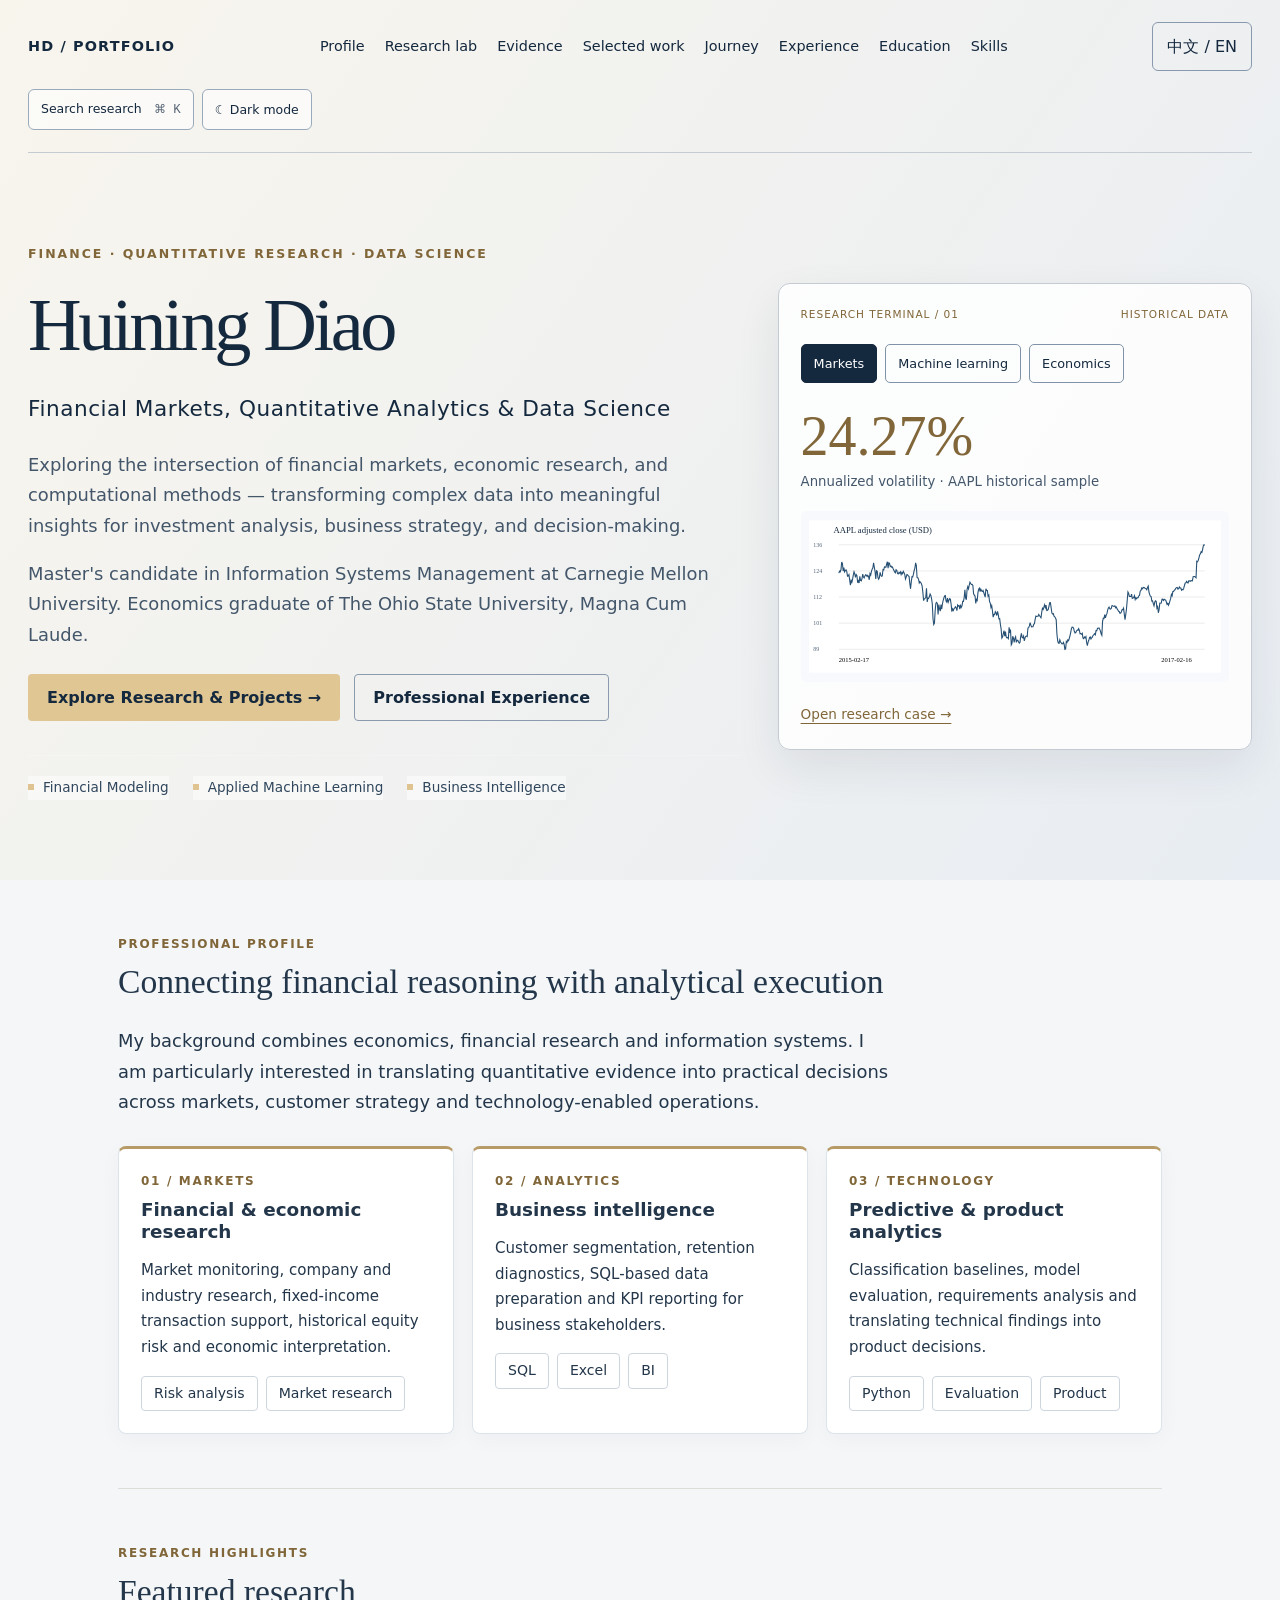
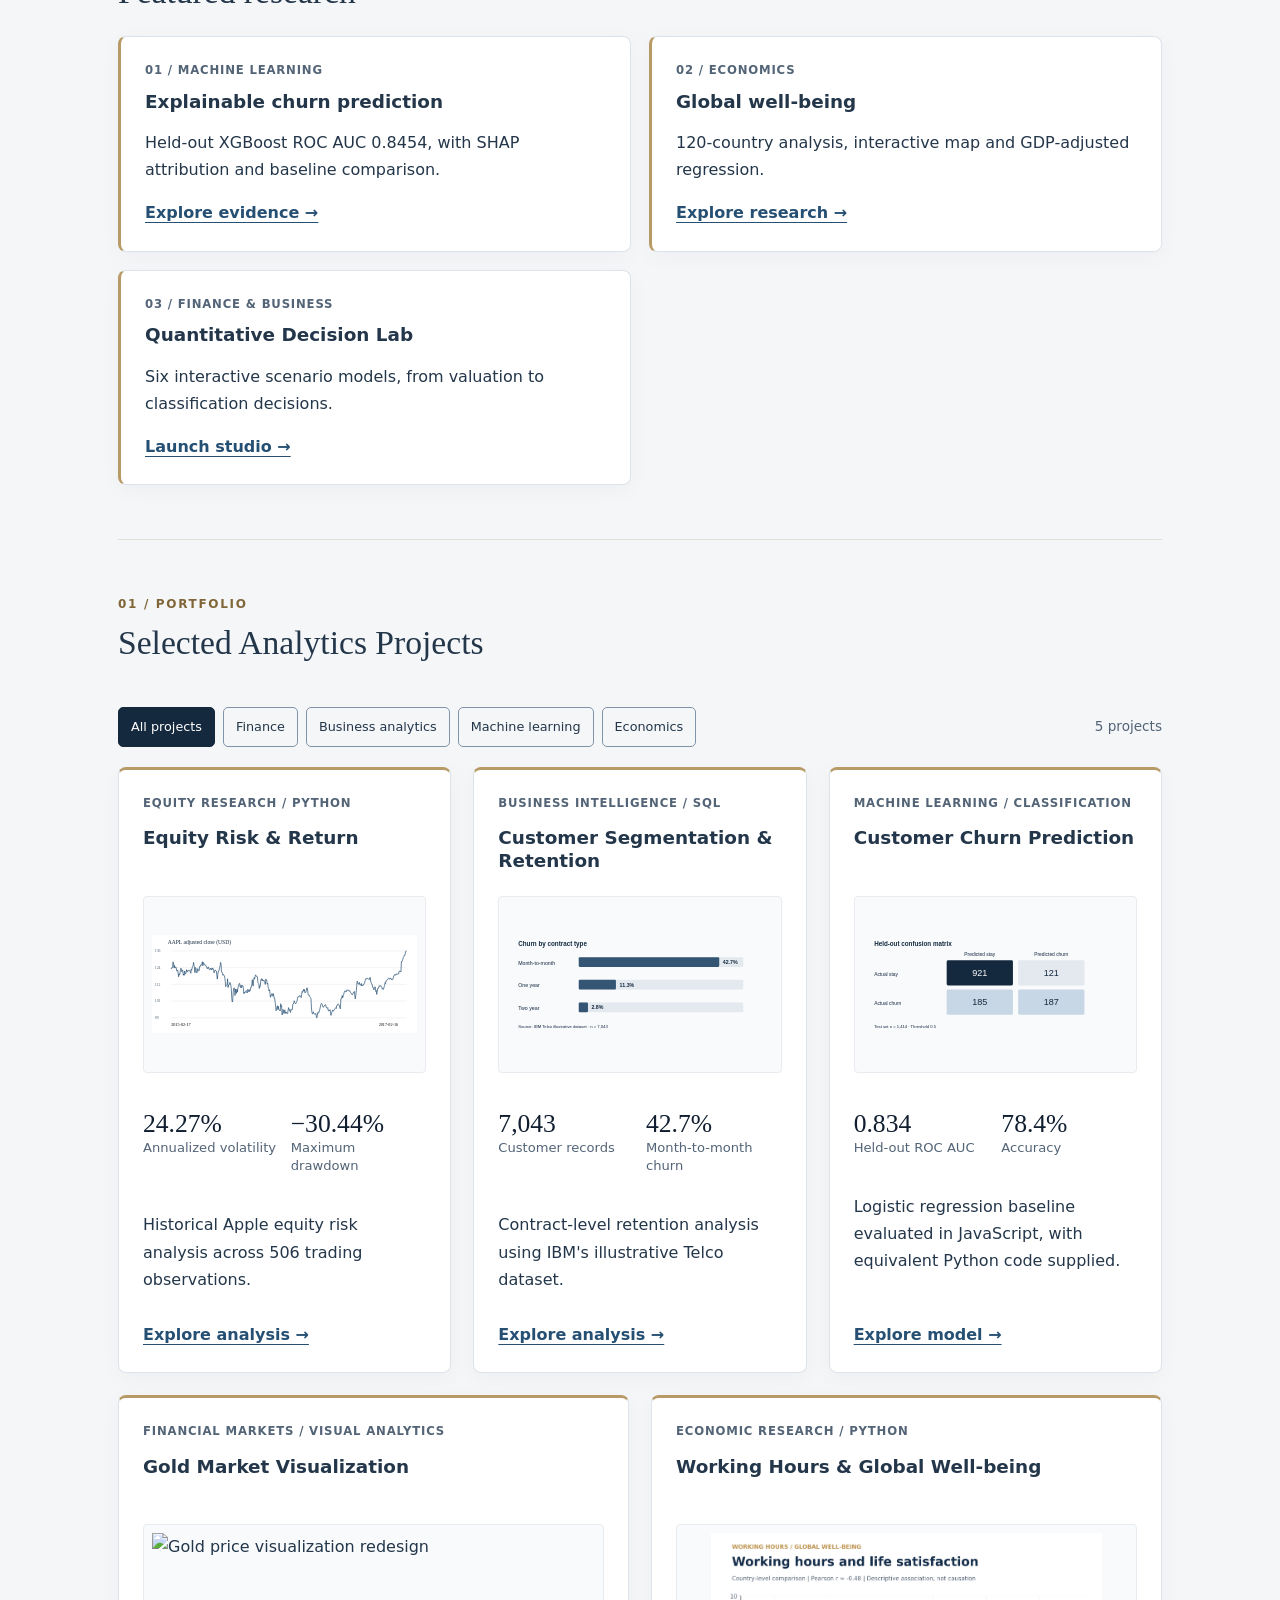
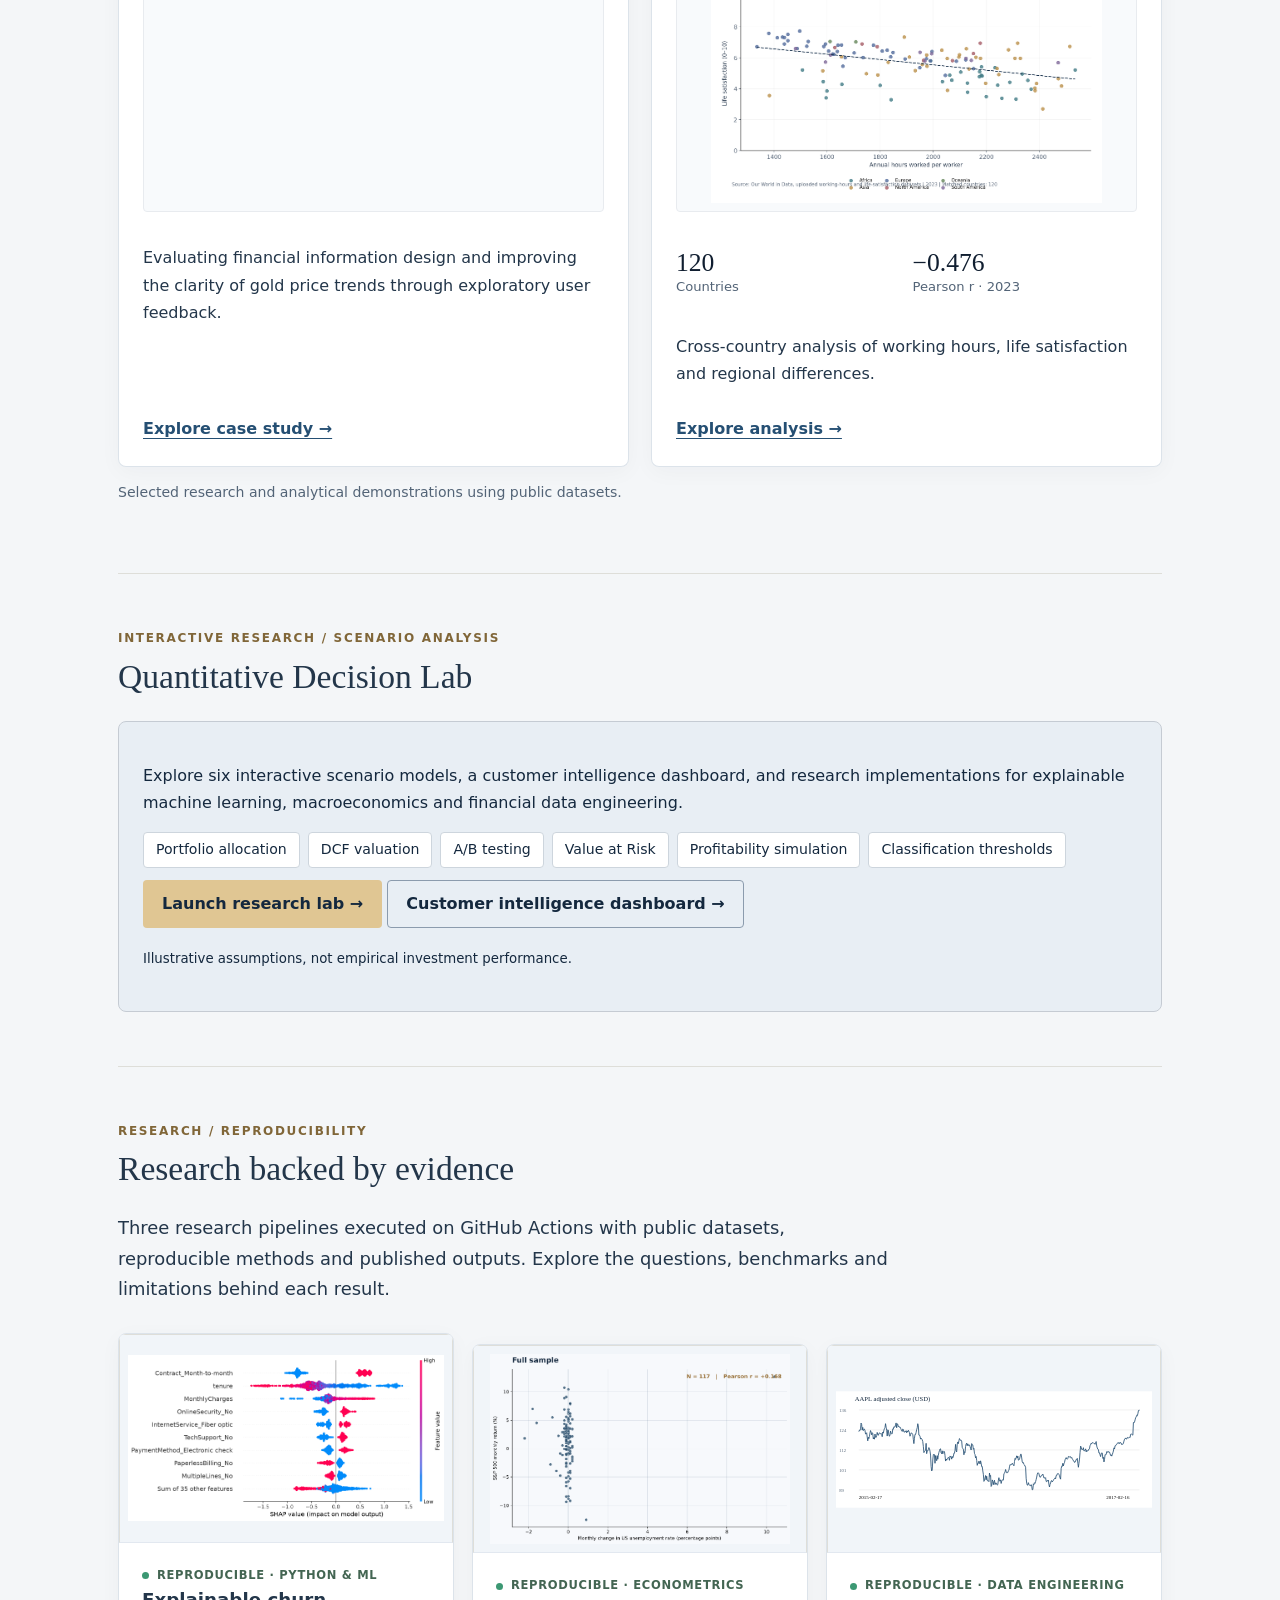
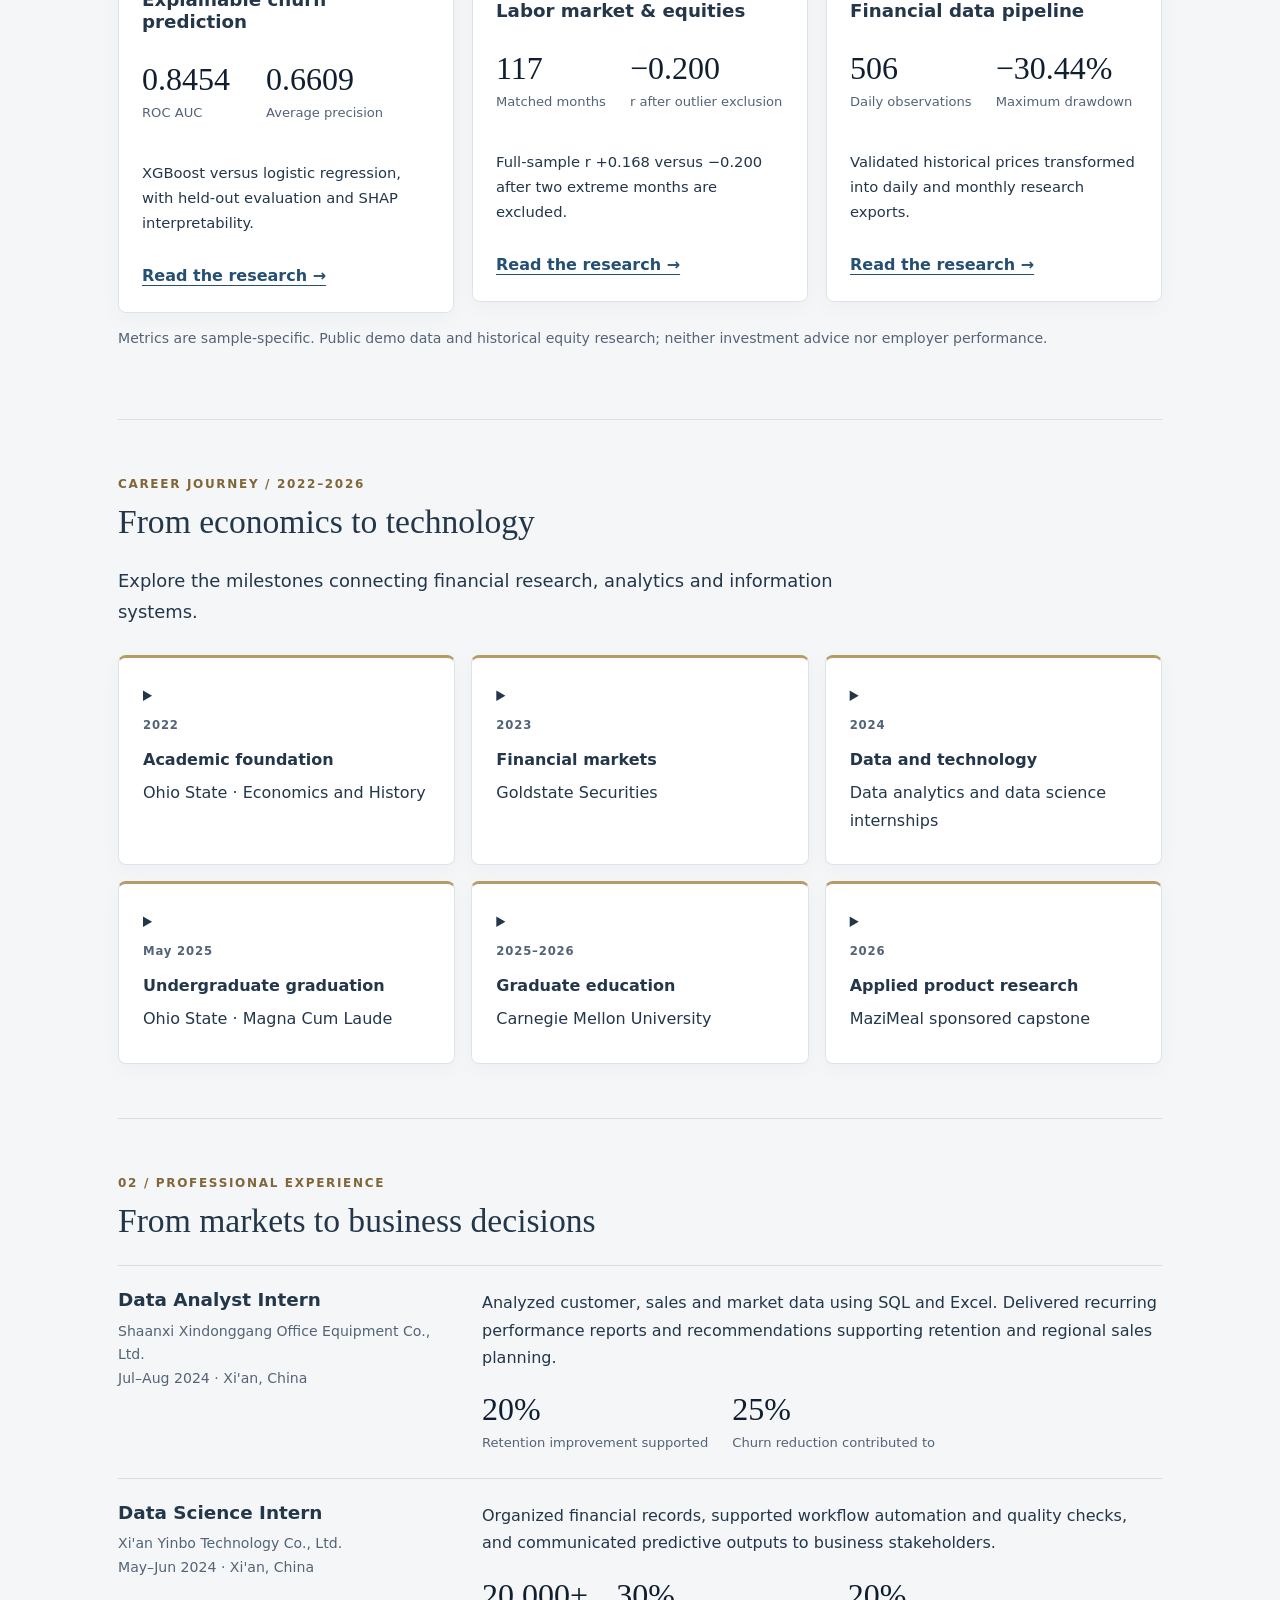
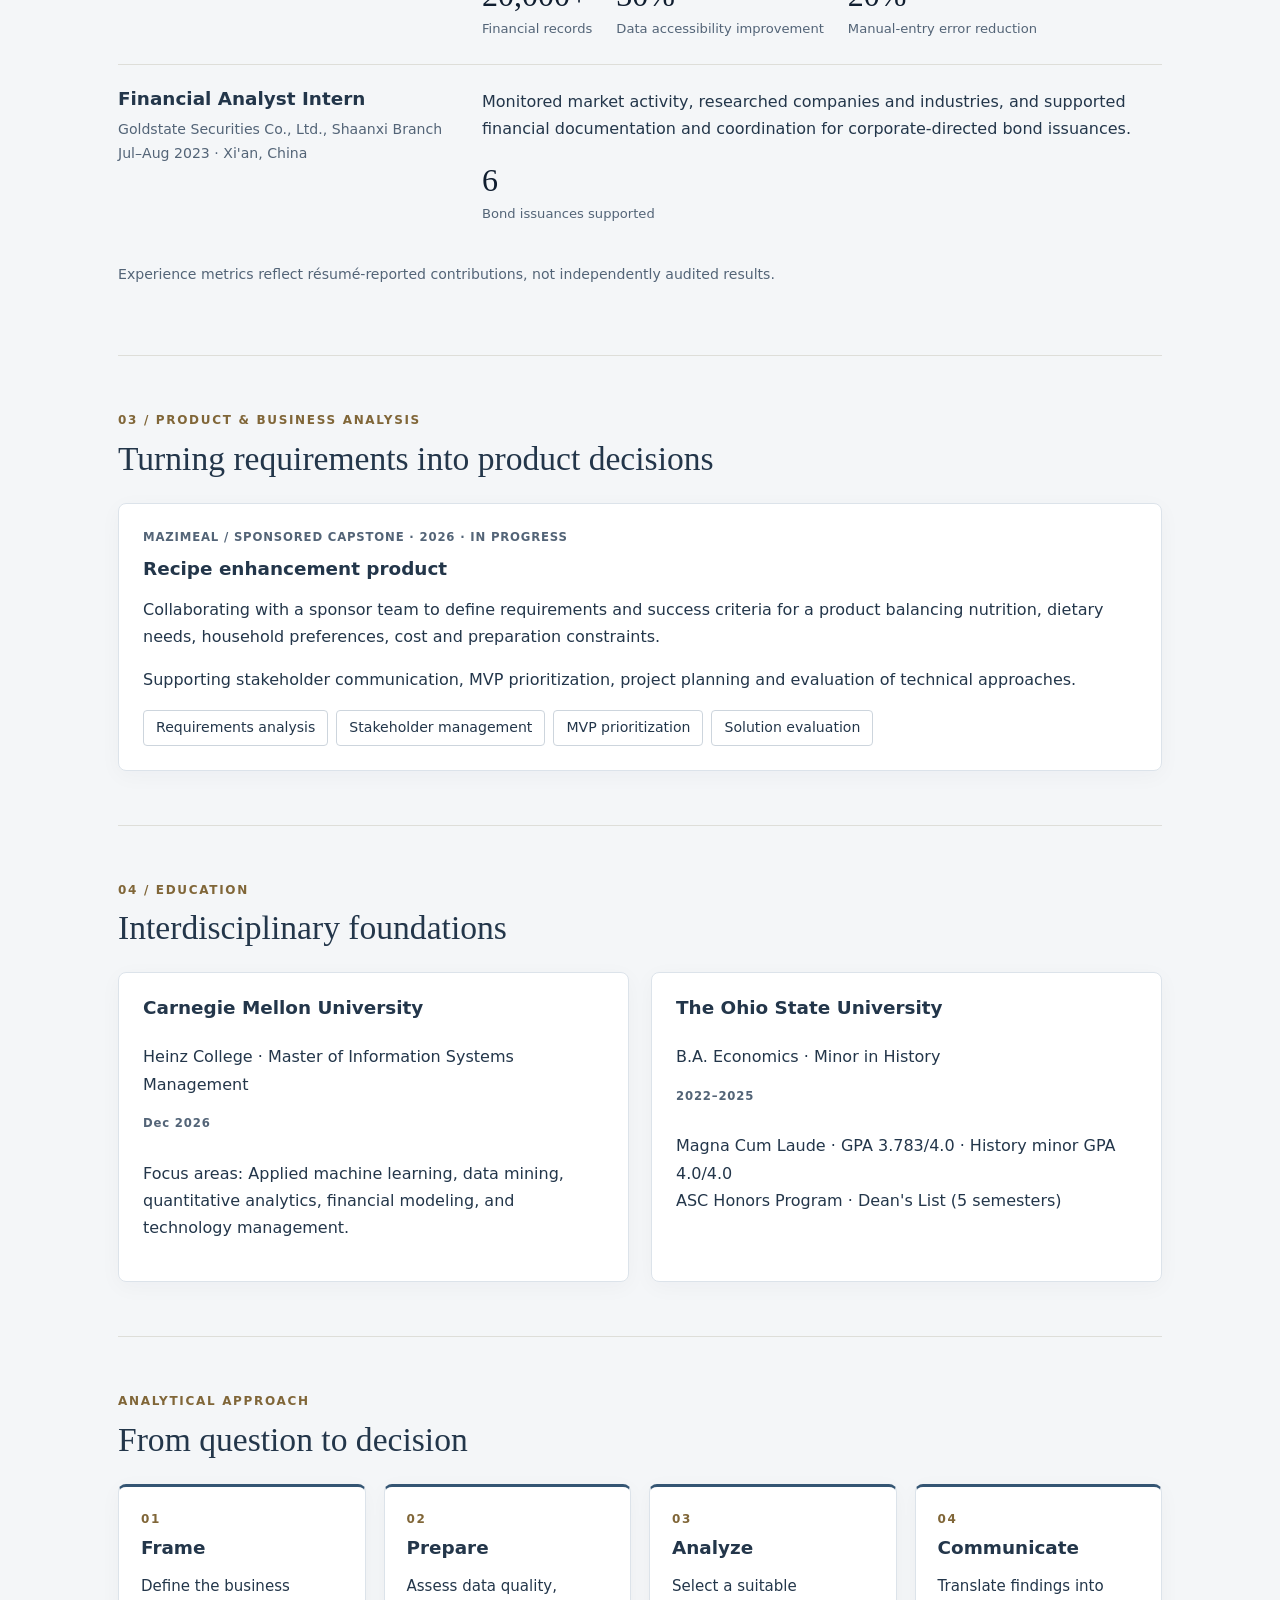
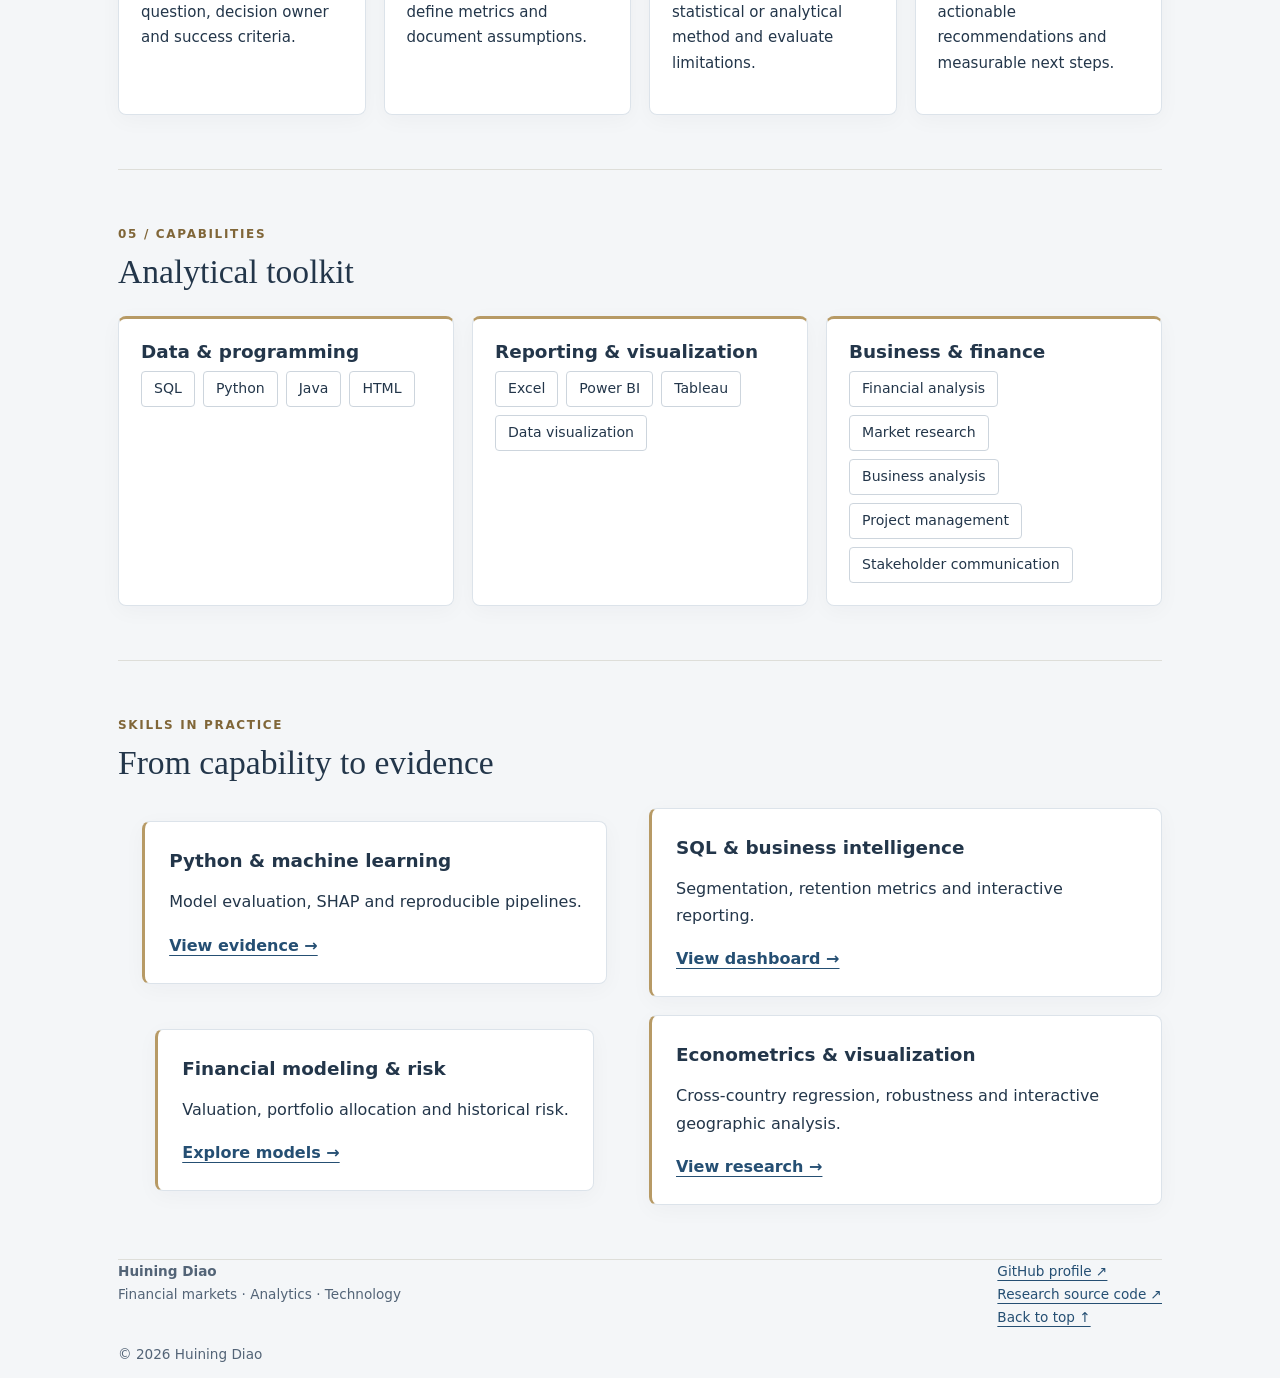
==== index.html @ 6393b4bb "Add accessible scroll entrances, card hover motion and research source link" ====
<!doctype html>
<html lang="en"><head><meta charset="utf-8"><meta name="viewport" content="width=device-width, initial-scale=1"><meta name="description" content="Huining Diao — financial markets, business analytics and information systems. Selected Analytics Projects and professional experience."><meta property="og:type" content="website"><meta property="og:url" content="https://huining66.github.io/huining-Diao-portfolio/"><link rel="canonical" href="https://huining66.github.io/huining-Diao-portfolio/"><meta property="og:title" content="Huining Diao | Professional Portfolio"><meta property="og:description" content="Financial markets, quantitative analytics and data science."><link rel="icon" href="assets/favicon.svg" type="image/svg+xml"><title>Huining Diao | Professional Portfolio</title><link rel="stylesheet" href="assets/portfolio.css?v=882904c"><style>.career-track{display:grid;grid-template-columns:repeat(3,minmax(0,1fr));gap:16px}.career-track details{border-top:3px solid #b79a65;min-width:0}.career-track summary{cursor:pointer}.career-track summary strong,.career-track summary span{display:block;margin:.4rem 0}.career-track summary:focus-visible{outline:2px solid #b79a65;outline-offset:4px}@media(max-width:760px){.career-track{grid-template-columns:1fr}.career-track details{border-top:1px solid;border-left:3px solid #b79a65}}</style><style>@keyframes hd-enter{from{opacity:.65;transform:translateY(12px)}to{opacity:1;transform:none}}.hd-visible{animation:hd-enter .55s ease-out both} @media(hover:hover) and (prefers-reduced-motion:no-preference){main article.card,main .evidence-card{transition:transform .2s,box-shadow .2s}main article.card:hover,main .evidence-card:hover{transform:translateY(-4px);box-shadow:0 12px 28px #14283e20}}@media(prefers-reduced-motion:reduce){.hd-visible{animation:none}}</style></head>
<body id="top"><a class="skip-link" href="#work">Skip to selected work</a><header><div class="wrap"><nav aria-label="Main navigation"><a class="brand" href="./">HD / PORTFOLIO</a><div><a href="#profile">Profile</a><a href="research-lab.html">Research lab</a><a href="#verified-research">Evidence</a><a href="#work">Selected work</a><a href="#journey">Journey</a><a href="#experience">Experience</a><a href="#education">Education</a><a href="#skills">Skills</a></div></nav><div class="hero"><div class="eyebrow">Finance · Quantitative Research · Data Science</div><h1>Huining Diao</h1><p class="subtitle">Financial Markets, Quantitative Analytics &amp; Data Science</p><p>Exploring the intersection of financial markets, economic research, and computational methods — transforming complex data into meaningful insights for investment analysis, business strategy, and decision-making.</p><p>Master's candidate in Information Systems Management at Carnegie Mellon University. Economics graduate of The Ohio State University, Magna Cum Laude.</p><div class="hero-actions"><a class="button" href="#work">Explore Research &amp; Projects →</a><a class="secondary-button" href="#experience">Professional Experience</a></div><div class="hero-proof"><span>Financial Modeling</span><span>Applied Machine Learning</span><span>Business Intelligence</span></div></div><div class="terminal" aria-label="Selected research metrics"><div class="terminal-top"><span>RESEARCH TERMINAL / 01</span><span>HISTORICAL DATA</span></div><div class="terminal-tabs" role="group" aria-label="Research metric"><button data-metric="risk" aria-pressed="true">Markets</button><button data-metric="ml" aria-pressed="false">Machine learning</button><button data-metric="econ" aria-pressed="false">Economics</button></div><div class="terminal-value" id="terminal-value">24.27%</div><div id="terminal-label">Annualized volatility · AAPL historical sample</div><div class="terminal-chart"><img id="terminal-image" src="assets/market-risk.svg" alt="Historical equity price chart"></div><a id="terminal-link" href="market-risk.html">Open research case →</a></div></div></header>
<main class="wrap"><section class="overview" id="profile"><div class="kicker">Professional profile</div><h2>Connecting financial reasoning with analytical execution</h2><p class="lead">My background combines economics, financial research and information systems. I am particularly interested in translating quantitative evidence into practical decisions across markets, customer strategy and technology-enabled operations.</p><div class="expertise-grid"><div class="card"><div class="kicker">01 / Markets</div><h3>Financial &amp; economic research</h3><p>Market monitoring, company and industry research, fixed-income transaction support, historical equity risk and economic interpretation.</p><div class="tags"><span>Risk analysis</span><span>Market research</span></div></div><div class="card"><div class="kicker">02 / Analytics</div><h3>Business intelligence</h3><p>Customer segmentation, retention diagnostics, SQL-based data preparation and KPI reporting for business stakeholders.</p><div class="tags"><span>SQL</span><span>Excel</span><span>BI</span></div></div><div class="card"><div class="kicker">03 / Technology</div><h3>Predictive &amp; product analytics</h3><p>Classification baselines, model evaluation, requirements analysis and translating technical findings into product decisions.</p><div class="tags"><span>Python</span><span>Evaluation</span><span>Product</span></div></div></div></section><section id="featured"><div class="kicker">Research highlights</div><h2>Featured research</h2><div class="research-grid"><article class="card"><div class="meta">01 / MACHINE LEARNING</div><h3>Explainable churn prediction</h3><p>Held-out XGBoost ROC AUC 0.8454, with SHAP attribution and baseline comparison.</p><a href="research-churn.html">Explore evidence →</a></article><article class="card"><div class="meta">02 / ECONOMICS</div><h3>Global well-being</h3><p>120-country analysis, interactive map and GDP-adjusted regression.</p><a href="wellbeing.html">Explore research →</a></article><article class="card"><div class="meta">03 / FINANCE &amp; BUSINESS</div><h3>Quantitative Decision Lab</h3><p>Six interactive scenario models, from valuation to classification decisions.</p><a href="research-lab.html">Launch studio →</a></article></div></section><section id="work"><div class="kicker">01 / Portfolio</div><h2>Selected Analytics Projects</h2><div class="project-controls"><div role="group" aria-label="Filter projects"><button data-filter="all" aria-pressed="true">All projects</button><button data-filter="finance" aria-pressed="false">Finance</button><button data-filter="business" aria-pressed="false">Business analytics</button><button data-filter="ml" aria-pressed="false">Machine learning</button><button data-filter="economics" aria-pressed="false">Economics</button></div><output id="project-count" aria-live="polite">5 projects</output></div><div class="grid project-grid"><article class="card"><div class="meta">EQUITY RESEARCH / PYTHON</div><h3>Equity Risk &amp; Return</h3><img src="assets/market-risk.svg" alt="Historical Apple adjusted close chart" loading="lazy" width="760" height="280"><div class="metrics"><div><strong>24.27%</strong><span>Annualized volatility</span></div><div><strong>−30.44%</strong><span>Maximum drawdown</span></div></div><p>Historical Apple equity risk analysis across 506 trading observations.</p><a href="market-risk.html">Explore analysis →</a></article><article class="card"><div class="meta">BUSINESS INTELLIGENCE / SQL</div><h3>Customer Segmentation &amp; Retention</h3><img src="assets/customer-segments.svg" alt="Churn rates by contract type" loading="lazy" width="760" height="280"><div class="metrics"><div><strong>7,043</strong><span>Customer records</span></div><div><strong>42.7%</strong><span>Month-to-month churn</span></div></div><p>Contract-level retention analysis using IBM's illustrative Telco dataset.</p><a href="customer-segments.html">Explore analysis →</a></article><article class="card"><div class="meta">MACHINE LEARNING / CLASSIFICATION</div><h3>Customer Churn Prediction</h3><img src="assets/churn-model.svg" alt="Held-out confusion matrix" loading="lazy" width="760" height="280"><div class="metrics"><div><strong>0.834</strong><span>Held-out ROC AUC</span></div><div><strong>78.4%</strong><span>Accuracy</span></div></div><p>Logistic regression baseline evaluated in JavaScript, with equivalent Python code supplied.</p><a href="churn-model.html">Explore model →</a></article><article class="card"><div class="meta">FINANCIAL MARKETS / VISUAL ANALYTICS</div><h3>Gold Market Visualization</h3><img src="https://github.com/user-attachments/assets/6b4fc308-5344-4ff9-b219-6b4bc6e96a5a" alt="Gold price visualization redesign" loading="lazy"><p>Evaluating financial information design and improving the clarity of gold price trends through exploratory user feedback.</p><a href="gold-market.html">Explore case study →</a></article><article class="card"><div class="meta">ECONOMIC RESEARCH / PYTHON</div><h3>Working Hours &amp; Global Well-being</h3><img src="06-working-hours-scatter.png" alt="Scatter plot of annual working hours and life satisfaction" loading="lazy"><div class="metrics"><div><strong>120</strong><span>Countries</span></div><div><strong>−0.476</strong><span>Pearson r · 2023</span></div></div><p>Cross-country analysis of working hours, life satisfaction and regional differences.</p><a href="wellbeing.html">Explore analysis →</a></article></div><p class="meta">Selected research and analytical demonstrations using public datasets.</p></section>
<section id="lab"><div class="kicker">Interactive research / Scenario analysis</div><h2>Quantitative Decision Lab</h2><div class="lab"><p>Explore six interactive scenario models, a customer intelligence dashboard, and research implementations for explainable machine learning, macroeconomics and financial data engineering.</p><div class="tags"><span style="color:#14283e">Portfolio allocation</span><span style="color:#14283e">DCF valuation</span><span style="color:#14283e">A/B testing</span><span style="color:#14283e">Value at Risk</span><span style="color:#14283e">Profitability simulation</span><span style="color:#14283e">Classification thresholds</span></div><a class="button" href="research-lab.html">Launch research lab →</a> <a class="secondary-button" href="dashboard.html">Customer intelligence dashboard →</a><p><small>Illustrative assumptions, not empirical investment performance.</small></p></div></section><section id="verified-research"><div class="kicker">Research / Reproducibility</div><h2>Research backed by evidence</h2><p class="lead">Three research pipelines executed on GitHub Actions with public datasets, reproducible methods and published outputs. Explore the questions, benchmarks and limitations behind each result.</p><div class="evidence-grid"><article class="card"><img src="assets/research/shap_summary.png" loading="lazy" alt="SHAP feature attribution plot for executed XGBoost churn model"><div class="evidence-copy"><span class="ci-pill">Reproducible · Python &amp; ML</span><h3>Explainable churn prediction</h3><div class="metrics"><div><strong>0.8454</strong><span>ROC AUC</span></div><div><strong>0.6609</strong><span>Average precision</span></div></div><p>XGBoost versus logistic regression, with held-out evaluation and SHAP interpretability.</p><a href="research-churn.html">Read the research →</a></div></article><article class="card"><img src="assets/research/macro_scatter.png" loading="lazy" alt="Monthly unemployment changes versus S&P 500 returns scatter plot"><div class="evidence-copy"><span class="ci-pill">Reproducible · Econometrics</span><h3>Labor market &amp; equities</h3><div class="metrics"><div><strong>117</strong><span>Matched months</span></div><div><strong>−0.200</strong><span>r after outlier exclusion</span></div></div><p>Full-sample r +0.168 versus −0.200 after two extreme months are excluded.</p><a href="research-macro.html">Read the research →</a></div></article><article class="card"><img src="assets/market-risk.svg" loading="lazy" alt="Historical Apple prices analyzed by automated equity data pipeline"><div class="evidence-copy"><span class="ci-pill">Reproducible · Data Engineering</span><h3>Financial data pipeline</h3><div class="metrics"><div><strong>506</strong><span>Daily observations</span></div><div><strong>−30.44%</strong><span>Maximum drawdown</span></div></div><p>Validated historical prices transformed into daily and monthly research exports.</p><a href="research-pipeline.html">Read the research →</a></div></article></div><p class="meta">Metrics are sample-specific. Public demo data and historical equity research; neither investment advice nor employer performance.</p></section><section id="journey"><div class="kicker">Career journey / 2022–2026</div><h2>From economics to technology</h2><p class="lead">Explore the milestones connecting financial research, analytics and information systems.</p><div class="career-track"><details class="card"><summary><span class="meta">2022</span><strong>Academic foundation</strong><span>Ohio State · Economics and History</span></summary><p>Economic reasoning and historical research.</p></details><details class="card"><summary><span class="meta">2023</span><strong>Financial markets</strong><span>Goldstate Securities</span></summary><p>Financial analysis and support for six bond issuances.</p></details><details class="card"><summary><span class="meta">2024</span><strong>Data and technology</strong><span>Data analytics and data science internships</span></summary><p>SQL, financial records and customer analysis.</p></details><details class="card"><summary><span class="meta">May 2025</span><strong>Undergraduate graduation</strong><span>Ohio State · Magna Cum Laude</span></summary><p>ASC Honors Program and Dean’s List.</p></details><details class="card"><summary><span class="meta">2025–2026</span><strong>Graduate education</strong><span>Carnegie Mellon University</span></summary><p>Information systems, machine learning and analytics.</p></details><details class="card"><summary><span class="meta">2026</span><strong>Applied product research</strong><span>MaziMeal sponsored capstone</span></summary><p>Stakeholder communication, requirements and evaluation.</p></details></div></section><section id="experience"><div class="kicker">02 / Professional experience</div><h2>From markets to business decisions</h2><div class="role"><div><h3>Data Analyst Intern</h3><div class="meta">Shaanxi Xindonggang Office Equipment Co., Ltd.<br>Jul–Aug 2024 · Xi'an, China</div></div><div><p>Analyzed customer, sales and market data using SQL and Excel. Delivered recurring performance reports and recommendations supporting retention and regional sales planning.</p><div class="metrics"><div><strong>20%</strong><span>Retention improvement supported</span></div><div><strong>25%</strong><span>Churn reduction contributed to</span></div></div></div></div><div class="role"><div><h3>Data Science Intern</h3><div class="meta">Xi'an Yinbo Technology Co., Ltd.<br>May–Jun 2024 · Xi'an, China</div></div><div><p>Organized financial records, supported workflow automation and quality checks, and communicated predictive outputs to business stakeholders.</p><div class="metrics"><div><strong>20,000+</strong><span>Financial records</span></div><div><strong>30%</strong><span>Data accessibility improvement</span></div><div><strong>20%</strong><span>Manual-entry error reduction</span></div></div></div></div><div class="role"><div><h3>Financial Analyst Intern</h3><div class="meta">Goldstate Securities Co., Ltd., Shaanxi Branch<br>Jul–Aug 2023 · Xi'an, China</div></div><div><p>Monitored market activity, researched companies and industries, and supported financial documentation and coordination for corporate-directed bond issuances.</p><div class="metrics"><div><strong>6</strong><span>Bond issuances supported</span></div></div></div></div><p class="meta">Experience metrics reflect résumé-reported contributions, not independently audited results.</p></section>
<section id="product"><div class="kicker">03 / Product &amp; business analysis</div><h2>Turning requirements into product decisions</h2><div class="card"><div class="meta">MAZIMEAL / SPONSORED CAPSTONE · 2026 · IN PROGRESS</div><h3>Recipe enhancement product</h3><p>Collaborating with a sponsor team to define requirements and success criteria for a product balancing nutrition, dietary needs, household preferences, cost and preparation constraints.</p><p>Supporting stakeholder communication, MVP prioritization, project planning and evaluation of technical approaches.</p><div class="tags"><span>Requirements analysis</span><span>Stakeholder management</span><span>MVP prioritization</span><span>Solution evaluation</span></div></div></section><section id="education"><div class="kicker">04 / Education</div><h2>Interdisciplinary foundations</h2><div class="grid"><div class="card"><h3>Carnegie Mellon University</h3><p>Heinz College · Master of Information Systems Management</p><div class="meta">Dec 2026</div><p>Focus areas: Applied machine learning, data mining, quantitative analytics, financial modeling, and technology management.</p></div><div class="card"><h3>The Ohio State University</h3><p>B.A. Economics · Minor in History</p><div class="meta">2022–2025</div><p>Magna Cum Laude · GPA 3.783/4.0 · History minor GPA 4.0/4.0<br>ASC Honors Program · Dean's List (5 semesters)</p></div></div></section>
<section id="approach"><div class="kicker">Analytical approach</div><h2>From question to decision</h2><div class="expertise-grid process-grid"><div class="card"><div class="kicker">01</div><h3>Frame</h3><p>Define the business question, decision owner and success criteria.</p></div><div class="card"><div class="kicker">02</div><h3>Prepare</h3><p>Assess data quality, define metrics and document assumptions.</p></div><div class="card"><div class="kicker">03</div><h3>Analyze</h3><p>Select a suitable statistical or analytical method and evaluate limitations.</p></div><div class="card"><div class="kicker">04</div><h3>Communicate</h3><p>Translate findings into actionable recommendations and measurable next steps.</p></div></div></section><section id="skills"><div class="kicker">05 / Capabilities</div><h2>Analytical toolkit</h2><div class="expertise-grid"><div class="card"><h3>Data & programming</h3><div class="tags"><span>SQL</span><span>Python</span><span>Java</span><span>HTML</span></div></div><div class="card"><h3>Reporting & visualization</h3><div class="tags"><span>Excel</span><span>Power BI</span><span>Tableau</span><span>Data visualization</span></div></div><div class="card"><h3>Business & finance</h3><div class="tags"><span>Financial analysis</span><span>Market research</span><span>Business analysis</span><span>Project management</span><span>Stakeholder communication</span></div></div></div></section><section id="skill-evidence"><div class="kicker">Skills in practice</div><h2>From capability to evidence</h2><div class="research-grid"><article class="card"><h3>Python &amp; machine learning</h3><p>Model evaluation, SHAP and reproducible pipelines.</p><a href="research-churn.html">View evidence →</a></article><article class="card"><h3>SQL &amp; business intelligence</h3><p>Segmentation, retention metrics and interactive reporting.</p><a href="dashboard.html">View dashboard →</a></article><article class="card"><h3>Financial modeling &amp; risk</h3><p>Valuation, portfolio allocation and historical risk.</p><a href="research-lab.html">Explore models →</a></article><article class="card"><h3>Econometrics &amp; visualization</h3><p>Cross-country regression, robustness and interactive geographic analysis.</p><a href="wellbeing.html">View research →</a></article></div></section></main><footer class="wrap"><div class="footer-inner"><div><strong>Huining Diao</strong><br>Financial markets · Analytics · Technology</div><div><a href="https://github.com/huining66">GitHub profile ↗</a><br><a href="https://github.com/huining66/huining-Diao-portfolio">Research source code ↗</a><br><a href="#top">Back to top ↑</a></div></div><p>© 2026 Huining Diao</p></footer><script src="assets/studio.js" defer></script><script src="assets/experience.js?v=1c44c16" defer></script><script>if('IntersectionObserver'in window&&!matchMedia('(prefers-reduced-motion: reduce)').matches){const o=new IntersectionObserver(es=>{for(const e of es)if(e.isIntersecting){e.target.classList.add('hd-visible');o.unobserve(e.target)}},{threshold:.08});document.querySelectorAll('main>section').forEach(e=>o.observe(e))}</script><script>(()=>{const dict={"Professional profile":"职业简介","Connecting financial reasoning with analytical execution":"连接金融研究与数据分析实践","Featured research":"精选研究","Selected Analytics Projects":"精选分析项目","Quantitative Decision Lab":"量化决策实验室","Research backed by evidence":"可验证的研究成果，而非仅有原型","From economics to technology":"从经济学到信息技术","From markets to business decisions":"从金融市场到商业决策","Interdisciplinary foundations":"跨学科教育背景","Analytical toolkit":"分析技能工具箱","From capability to evidence":"从专业能力到实际成果","Profile":"简介","Research lab":"研究实验室","Evidence":"研究成果","Selected work":"精选项目","Journey":"职业历程","Experience":"实习经历","Education":"教育背景","Skills":"专业技能","Financial Markets, Quantitative Analytics & Data Science":"金融市场、量化分析与数据科学","Research highlights":"研究亮点","Career journey / 2022–2026":"职业历程 / 2022–2026","Skills in practice":"技能实践","All projects":"全部项目","Finance":"金融","Business analytics":"商业分析","Machine learning":"机器学习","Economics":"经济学","Explore Research & Projects →":"探索研究与项目 →","Professional Experience":"职业经历","My background combines economics, financial research and information systems. I am particularly interested in translating quantitative evidence into practical decisions across markets, customer strategy and technology-enabled operations.":"我的背景融合经济学、金融研究与信息系统，关注如何将量化证据转化为金融市场、客户策略与技术驱动运营中的实际决策。","Exploring the intersection of financial markets, economic research, and computational methods — transforming complex data into meaningful insights for investment analysis, business strategy, and decision-making.":"探索金融市场、经济研究与计算方法的交叉领域，将复杂数据转化为支持投资分析、商业策略与决策的洞察。","Master's candidate in Information Systems Management at Carnegie Mellon University. Economics graduate of The Ohio State University, Magna Cum Laude.":"卡内基梅隆大学信息系统管理硕士在读，俄亥俄州立大学经济学本科荣誉毕业（Magna Cum Laude）。"};const nav=document.querySelector('nav');const b=document.createElement('button');b.type='button';b.id='language-toggle';b.style.cssText='font:inherit;color:inherit;background:transparent;border:1px solid #8999ad;border-radius:6px;padding:10px 14px;cursor:pointer;white-space:nowrap';b.textContent='中文 / EN';b.setAttribute('aria-label','Toggle homepage Chinese overview');nav.append(b);const entries=[];const w=document.createTreeWalker(document.body,NodeFilter.SHOW_TEXT);while(w.nextNode()){const n=w.currentNode;if(n.parentElement.closest('script,style,button#language-toggle'))continue;const k=n.textContent.trim();if(Object.hasOwn(dict,k))entries.push([n,n.textContent,dict[k]])}let zh=false;const apply=()=>{for(const [n,en,cn] of entries)n.textContent=zh?cn:en;b.textContent=zh?'English / 中文':'中文 / EN';b.setAttribute('aria-pressed',String(zh));note.hidden=!zh;try{localStorage.setItem('hd-language',zh?'zh':'en')}catch{}};b.onclick=()=>{zh=!zh;apply()};const note=document.createElement('p');note.className='meta';note.textContent='中文导览：部分项目详情、研究数据及交互控件保留英文。';note.hidden=true;document.querySelector('main').prepend(note);try{zh=localStorage.getItem('hd-language')==='zh'}catch{}apply()})();</script></body></html>
---- assets/portfolio.css ----
:root{--navy:#14283e;--ink:#23364a;--gold:#b79a65;--paper:#faf9f6;--line:#deded9}*{box-sizing:border-box}html{scroll-behavior:smooth}body{margin:0;background:var(--paper);color:var(--ink);font:16px/1.7 system-ui,-apple-system,BlinkMacSystemFont,"Segoe UI",sans-serif}a{color:#254f73;text-underline-offset:4px}a:hover{color:#8a6b36}a:focus-visible{outline:3px solid var(--gold);outline-offset:4px}.wrap{max-width:1100px;margin:auto;padding:0 28px}header{background:var(--navy);color:#fff}nav{display:flex;justify-content:space-between;align-items:center;gap:18px;flex-wrap:wrap;padding:22px 0;border-bottom:1px solid #ffffff26}nav a{color:#fff;text-decoration:none;font-size:.9rem}nav div{display:flex;gap:20px;flex-wrap:wrap}.brand{font-weight:700;letter-spacing:.08em}.hero{padding:76px 0 68px;max-width:850px}.eyebrow{color:#dfc391;font-size:.78rem;letter-spacing:.16em;text-transform:uppercase;font-weight:700}h1,h2,h3{line-height:1.2}h1{font-family:Georgia,serif;font-weight:400;font-size:clamp(2.8rem,7vw,5.4rem);margin:16px 0}h2{font-family:Georgia,serif;font-weight:400;font-size:2.1rem;margin:0 0 24px}h3{font-size:1.15rem;margin:0 0 8px}.hero p{max-width:690px;color:#dce4ed;font-size:1.12rem}.hero .subtitle{font-size:1.35rem;color:#fff}.button{display:inline-block;padding:10px 19px;background:#e0c693;color:#14283e;text-decoration:none;font-weight:700;border-radius:4px;margin-top:12px}section{padding:54px 0;border-bottom:1px solid var(--line)}.kicker{font-size:.75rem;color:#806638;letter-spacing:.14em;text-transform:uppercase;font-weight:700;margin-bottom:8px}.grid{display:grid;grid-template-columns:repeat(2,minmax(0,1fr));gap:22px}.card{background:white;border:1px solid var(--line);border-radius:8px;padding:24px;overflow:hidden}.card img{width:100%;height:auto;display:block;border-radius:4px;margin:16px 0}.meta{font-size:.88rem;color:#536477}.role{padding:23px 0;border-top:1px solid var(--line);display:grid;grid-template-columns:1fr 2fr;gap:24px}.role p{margin:0 0 10px}.metrics{display:flex;gap:24px;flex-wrap:wrap;margin:20px 0}.metrics strong{display:block;font:2rem Georgia,serif;color:var(--navy)}.metrics span{font-size:.82rem;color:#536477}.tags{display:flex;flex-wrap:wrap;gap:8px}.tags span{border:1px solid #cdd5dd;padding:5px 12px;border-radius:4px;font-size:.88rem;background:#fff}footer{padding:30px 0;color:#536477;font-size:.85rem}article{max-width:900px;margin:auto;padding:45px 28px}article h1{font-size:clamp(2rem,5vw,3.4rem);color:var(--navy)}article img{max-width:100%;height:auto}article table{border-collapse:collapse;width:100%}article th,article td{padding:12px;border-bottom:1px solid var(--line);text-align:left}article h2{margin-top:36px}article p{max-width:80ch}@media(max-width:650px){.grid,.role{grid-template-columns:1fr}.hero{padding:45px 0}.wrap{padding:0 20px}section{padding:36px 0}nav div{gap:12px}}
/* Refinements for recruiting and accessibility */
.hero-actions{display:flex;align-items:center;gap:14px;flex-wrap:wrap;margin-top:24px}.hero-actions .button{margin:0}.secondary-button{display:inline-block;color:#fff;border:1px solid #ffffff65;padding:9px 18px;border-radius:4px;text-decoration:none;font-weight:600}.secondary-button:hover{color:#f0d5a1;border-color:#f0d5a1}.hero-proof{display:flex;gap:12px 24px;flex-wrap:wrap;margin-top:34px;padding-top:20px;border-top:1px solid #ffffff26;color:#dce4ed;font-size:.85rem}.hero-proof span:before{content:"";display:inline-block;width:6px;height:6px;background:#dfc391;margin-right:9px;vertical-align:2px}.grid>.card{display:flex;flex-direction:column;max-width:none;margin:0}.grid>.card>a:last-child{margin-top:auto;padding-top:12px;font-weight:650}.grid>.card img{aspect-ratio:16/10;object-fit:contain;background:#f7f8fa;border:1px solid #e8ebef}.card .meta{font-size:.73rem;letter-spacing:.07em;font-weight:650;margin-bottom:10px}.role .metrics{margin-bottom:0}.metrics>div{min-width:100px}.footer-inner{display:flex;justify-content:space-between;gap:20px;flex-wrap:wrap}.skip-link{position:absolute;left:12px;top:-100px;background:#fff;padding:10px;z-index:10}.skip-link:focus{top:12px}section{scroll-margin-top:16px}article img{border-radius:5px}article.card h3{margin-top:4px}a.button:hover{background:#f0d5a1;color:#14283e}@media(prefers-reduced-motion:reduce){html{scroll-behavior:auto}}@media(max-width:650px){.hero-proof{display:grid;gap:8px}.metrics{gap:15px}.metrics strong{font-size:1.65rem}.card{padding:18px}.hero-actions{align-items:stretch;flex-direction:column}.hero-actions a{text-align:center}.role{gap:10px}}
.project-grid{grid-template-columns:repeat(6,minmax(0,1fr))}.project-grid>.card{grid-column:span 2}.project-grid>.card:nth-child(n+4){grid-column:span 3}.project-grid>.card img{width:100%;height:auto;aspect-ratio:16/10;object-fit:contain;padding:8px;background:#f8fafc}.project-grid h3{min-height:2.4em}.project-grid .metrics{gap:12px}.project-grid .metrics strong{font-size:1.6rem}.project-grid .metrics>div{min-width:0;flex:1}.project-grid .metrics span{display:block;line-height:1.4}article>svg,article>img{display:block;width:100%;height:auto;margin:20px 0;border:1px solid #deded9;border-radius:6px}article table{font-size:clamp(.75rem,2.5vw,1rem);overflow-wrap:anywhere}article th,article td{padding:10px 6px}@media(max-width:850px){.project-grid>.card,.project-grid>.card:nth-child(n+4){grid-column:span 3}}@media(max-width:650px){.project-grid>.card,.project-grid>.card:nth-child(n+4){grid-column:span 6}.project-grid h3{min-height:0}}
.expertise-grid{display:grid;grid-template-columns:repeat(3,minmax(0,1fr));gap:18px}.expertise-grid .card{padding:22px;border-top:3px solid #b79a65}.expertise-grid .card p{font-size:.94rem}.lead{max-width:780px;font-size:1.12rem;margin-bottom:28px}.process-grid{grid-template-columns:repeat(4,minmax(0,1fr))}.process-grid .card{border-top:3px solid #345573}@media(max-width:850px){.expertise-grid,.process-grid{grid-template-columns:repeat(2,minmax(0,1fr))}}@media(max-width:650px){.expertise-grid,.process-grid{grid-template-columns:1fr}}
/* Research studio visual system */
:root{--navy:#101e30;--paper:#f4f6f8;--gold:#b79a65}header{background:radial-gradient(ellipse at 85% 15%,#294762 0,transparent 55%),linear-gradient(120deg,#0b1626,#14283e)}.hero{max-width:960px;padding:90px 0 80px}.hero h1{letter-spacing:-.045em}.hero .subtitle{letter-spacing:.025em}.card{box-shadow:0 5px 22px #10253d09;border-color:#dce3ea}.project-grid .card{border-top:3px solid #b79a65}.project-grid .card:hover{box-shadow:0 12px 30px #10253d18}.research-grid{display:grid;grid-template-columns:repeat(2,minmax(0,1fr));gap:18px}.research-grid .card{border-left:3px solid #b79a65}.research-grid a{font-weight:650}.lab{background:#101e30;color:#e8edf3;padding:24px;border-radius:8px}.lab label{display:block;margin:12px 0}.lab input{width:100%;padding:9px;border:1px solid #8292a5;border-radius:4px;font:inherit}.lab output{display:block;font:2rem Georgia,serif;color:#e0c693;margin:18px 0}.lab small{color:#c5d2df}.research-table{overflow-x:auto} @media(max-width:650px){.research-grid{grid-template-columns:1fr}.hero{padding:50px 0}}
/* Evidence-led research journal */
.case-header .hero{padding-top:66px;padding-bottom:72px;max-width:980px}
.case-header .hero h1{max-width:820px;font-size:clamp(2.9rem,6vw,5.5rem)}
.case-main{max-width:1160px}.case-main section{padding:55px 0}
.case-main p{max-width:78ch}.case-intro>p{max-width:70ch}
.stat-band{display:grid;grid-template-columns:repeat(3,minmax(0,1fr));gap:1px;background:#ccd8e3;border:1px solid #ccd8e3;border-radius:10px;overflow:hidden;margin-top:30px}
.stat-band>div{background:#fff;padding:26px 24px;display:flex;flex-direction:column;gap:7px}
.stat-value{font:400 clamp(1.85rem,3vw,2.8rem)/1.15 Georgia,serif;letter-spacing:-.045em;color:#14283e}
.stat-band>div>span:last-child{color:#5e6f82;font-size:.84rem}
.model-comparison{display:grid;grid-template-columns:1fr 1fr;gap:18px}
.model-comparison .stat-value{margin:15px 0 0}
.accent-card{border-top:4px solid #bc9859}
.bar-track{height:10px;border-radius:10px;overflow:hidden;background:#e2e8ef;margin:20px 0}
.bar-track span{display:block;height:100%;background:#b79a65;border-radius:10px}
.figure-card{margin:24px 0;background:#fff;border:1px solid #dce3ea;padding:18px;border-radius:10px;box-shadow:0 8px 28px #10253d0b}
.figure-card img{display:block;width:100%;max-width:1050px;height:auto;margin:auto}
.figure-card figcaption{font-size:.88rem;color:#536477;border-top:1px solid #e2e8f0;padding-top:14px;margin-top:16px}
.case-links{display:flex;gap:16px 24px;flex-wrap:wrap;align-items:center;margin-top:26px}
.case-links a{font-weight:650}.case-links .button{margin-top:0}
.pipeline-steps{display:grid;grid-template-columns:repeat(4,minmax(0,1fr));gap:14px;margin:25px 0}
.pipeline-steps>div{background:#fff;border:1px solid #dce3ea;border-top:3px solid #b79a65;border-radius:6px;padding:20px}
.pipeline-steps span{display:block;color:#90713f;font-size:.74rem;letter-spacing:.12em;margin-bottom:13px}
.pipeline-steps strong{display:block;color:#14283e;font-size:1.04rem}
.pipeline-steps p{font-size:.85rem;margin:8px 0 0;color:#566b80}
.evidence-grid{display:grid;grid-template-columns:repeat(3,minmax(0,1fr));gap:18px}
.evidence-grid .card{display:flex;flex-direction:column;padding:0;overflow:hidden}
.evidence-grid .card .evidence-copy{padding:23px;display:flex;flex-direction:column;flex:1}
.evidence-grid .card h3{font-size:1.14rem}
.evidence-grid .card p{font-size:.92rem;flex:1}
.evidence-grid .card img{aspect-ratio:16/10;object-fit:contain;width:100%;background:#f1f5f9;border-bottom:1px solid #e2e8f0;margin:0;border-radius:0;padding:8px}
.evidence-grid .card a{font-weight:700;margin-top:12px}
.ci-pill{display:inline-flex;align-items:center;font-size:.72rem;letter-spacing:.06em;color:#436552;gap:8px;font-weight:700;text-transform:uppercase}
.ci-pill::before{content:"";width:7px;height:7px;border-radius:50%;background:#3c9873}
@media(max-width:900px){.evidence-grid{grid-template-columns:repeat(2,minmax(0,1fr))}.pipeline-steps{grid-template-columns:repeat(2,minmax(0,1fr))}}
@media(max-width:650px){.stat-band,.model-comparison,.evidence-grid,.pipeline-steps{grid-template-columns:1fr}.case-main section{padding:35px 0}.stat-band>div{padding:20px}.case-links{flex-direction:column;align-items:flex-start}}

/* Executive research studio */
header:has(.terminal)>.wrap{display:grid;grid-template-columns:minmax(0,1.2fr) minmax(0,.8fr);column-gap:38px;align-items:center;max-width:1280px}
header:has(.terminal) nav{grid-column:1/-1}
header:has(.terminal) .hero h1{font-size:clamp(3rem,5.8vw,5.2rem)}
.terminal{background:#15283c;border:1px solid #ffffff30;border-radius:12px;padding:22px;box-shadow:0 20px 55px #0003;min-width:0;margin:30px 0;color:#e3eaf1}
.terminal-top{display:flex;justify-content:space-between;gap:10px;font-size:.66rem;letter-spacing:.09em;color:#cbb58e}
.terminal-tabs,.project-controls>div{display:flex;flex-wrap:wrap;gap:8px;margin:20px 0}
.terminal-tabs button,.project-controls button{font:inherit;font-size:.8rem;padding:8px 12px;border-radius:5px;border:1px solid #8193a8;background:transparent;color:inherit;cursor:pointer}
.terminal-tabs button[aria-pressed=true]{background:#e0c693;color:#14283e;border-color:#e0c693}
.terminal-value{font:3.5rem/1.2 Georgia,serif;color:#e0c693;font-variant-numeric:tabular-nums}
#terminal-label{font-size:.83rem;color:#c7d5e3}
.terminal-chart{background:#f7f9fc;border-radius:6px;margin:18px 0;padding:8px}
.terminal-chart img{display:block;width:100%;height:155px;object-fit:contain}
.terminal a{color:#e0c693;font-size:.85rem}
.project-controls{display:flex;align-items:center;justify-content:space-between;flex-wrap:wrap;gap:8px}
.project-controls button[aria-pressed=true]{background:#14283e;color:white;border-color:#14283e}
.project-controls output{font-size:.85rem;color:#536477}
.project-grid>.card[hidden]{display:none}
.card{transition:box-shadow .2s,border-color .2s}.card:hover{border-color:#b79a65}
button:focus-visible{outline:3px solid #b79a65;outline-offset:3px}
@media(max-width:850px){header:has(.terminal)>.wrap{grid-template-columns:1fr}.terminal{margin:0 0 32px}.terminal-chart img{height:180px}}
@media(prefers-reduced-motion:reduce){.card{transition:none}}

.studio-tools{display:flex;gap:8px;flex-wrap:wrap}.studio-tools button,.command-head button{font:inherit;font-size:.78rem;color:inherit;background:transparent;border:1px solid #8293a8;border-radius:5px;padding:7px 10px;cursor:pointer}.studio-tools kbd{margin-left:8px;opacity:.7}.studio-command{width:min(520px,92vw);max-height:80vh;overflow:auto;border:1px solid #8394a7;border-radius:12px;background:var(--paper);color:var(--ink);padding:22px;box-shadow:0 20px 80px #0005}.studio-command::backdrop{background:#071321aa}.command-head{display:flex;justify-content:space-between;align-items:center;font-weight:700}.studio-command input{width:100%;margin:16px 0;padding:12px;font:inherit;border:1px solid #8293a8;border-radius:6px;background:var(--paper);color:var(--ink)}#studio-results a{display:block;padding:9px;border-bottom:1px solid var(--line)}.reading-progress{position:fixed;top:0;left:0;height:3px;background:#b79a65;z-index:99;pointer-events:none}
html[data-theme=dark]{--paper:#111d2c;--ink:#dce6ef;--navy:#e3eaf1;--line:#35465a;color-scheme:dark}html[data-theme=dark] .card,html[data-theme=dark] .stat-band>div,html[data-theme=dark] .pipeline-steps>div,html[data-theme=dark] .figure-card{background:#1b2b3e;border-color:#35465a}html[data-theme=dark] a{color:#a9d1ef}html[data-theme=dark] header a{color:#e3eaf1}html[data-theme=dark] .button{color:#14283e}html[data-theme=dark] .meta,html[data-theme=dark] .metrics span,html[data-theme=dark] .caption,html[data-theme=dark] .stat-band>div>span:last-child,html[data-theme=dark] .pipeline-steps p,html[data-theme=dark] .figure-card figcaption{color:#b8c9d9}html[data-theme=dark] .kicker{color:#dfc391}html[data-theme=dark] .stat-value,html[data-theme=dark] .pipeline-steps strong{color:#e3eaf1}html[data-theme=dark] .tags span{background:#24374c;color:#e3eaf1!important;border-color:#506278}html[data-theme=dark] .explorer{color:#172b43;color-scheme:light}html[data-theme=dark] .explorer a{color:#254f73}html[data-theme=dark] .project-controls button[aria-pressed=true]{background:#e0c693;color:#14283e}

html[data-theme=dark] header{background:#101e30;color:#fff}html[data-theme=dark] .project-controls output,html[data-theme=dark] footer{color:#b8c9d9}.studio-tools button{background:#14283e;color:#e3eaf1;border:1px solid #8293a8;border-radius:6px;padding:8px 12px}.studio-tools button[aria-pressed=true]{border-color:#dfc391;color:#dfc391}

/* Executive Ivory / Midnight Intelligence */
html[data-theme=light] header{background:linear-gradient(125deg,#f8f5ed,#e8edf3);color:#14283e}
html[data-theme=light] header nav{border-color:#c5cbd3}
html[data-theme=light] header nav a,html[data-theme=light] .hero .subtitle{color:#14283e}
html[data-theme=light] .hero p{color:#43566a}
html[data-theme=light] .eyebrow{color:#806638}
html[data-theme=light] .hero-proof span{color:#30465c;border-color:#b9c4ce;background:#ffffff80}
html[data-theme=light] .secondary-button{color:#14283e;border-color:#8b9bad}
html[data-theme=light] .terminal{background:#ffffffd9;color:#14283e;border-color:#c5cbd3;box-shadow:0 18px 45px #14283e15}
html[data-theme=light] .terminal-top,html[data-theme=light] .terminal-value,html[data-theme=light] .terminal a{color:#806638}
html[data-theme=light] #terminal-label{color:#43566a}
html[data-theme=light] .terminal-tabs button[aria-pressed=true]{background:#14283e;color:#fff;border-color:#14283e}
html[data-theme=light] .studio-tools button{background:#fff9;color:#14283e;border-color:#9aaabd}
html[data-theme=light] .lab{background:#e8eef4;color:#14283e;border:1px solid #c5cbd3}
html[data-theme=light] .lab small,html[data-theme=light] .lab output,html[data-theme=light] .lab label{color:#14283e}
html[data-theme=light] .lab svg text{fill:#14283e}
html[data-theme=dark] header{background:radial-gradient(ellipse at 80% 15%,#253d55,#101e30 65%)}
html[data-theme=dark] .terminal{background:#15283c}
html[data-theme=dark] .lab{background:#172b40;color:#e3eaf1}
html[data-theme=dark] .lab small,html[data-theme=dark] .lab output,html[data-theme=dark] .lab label{color:#e3eaf1}
@media(prefers-reduced-motion:no-preference){body,header,.terminal,.card,.lab{transition:background-color .22s,color .22s,border-color .22s}}
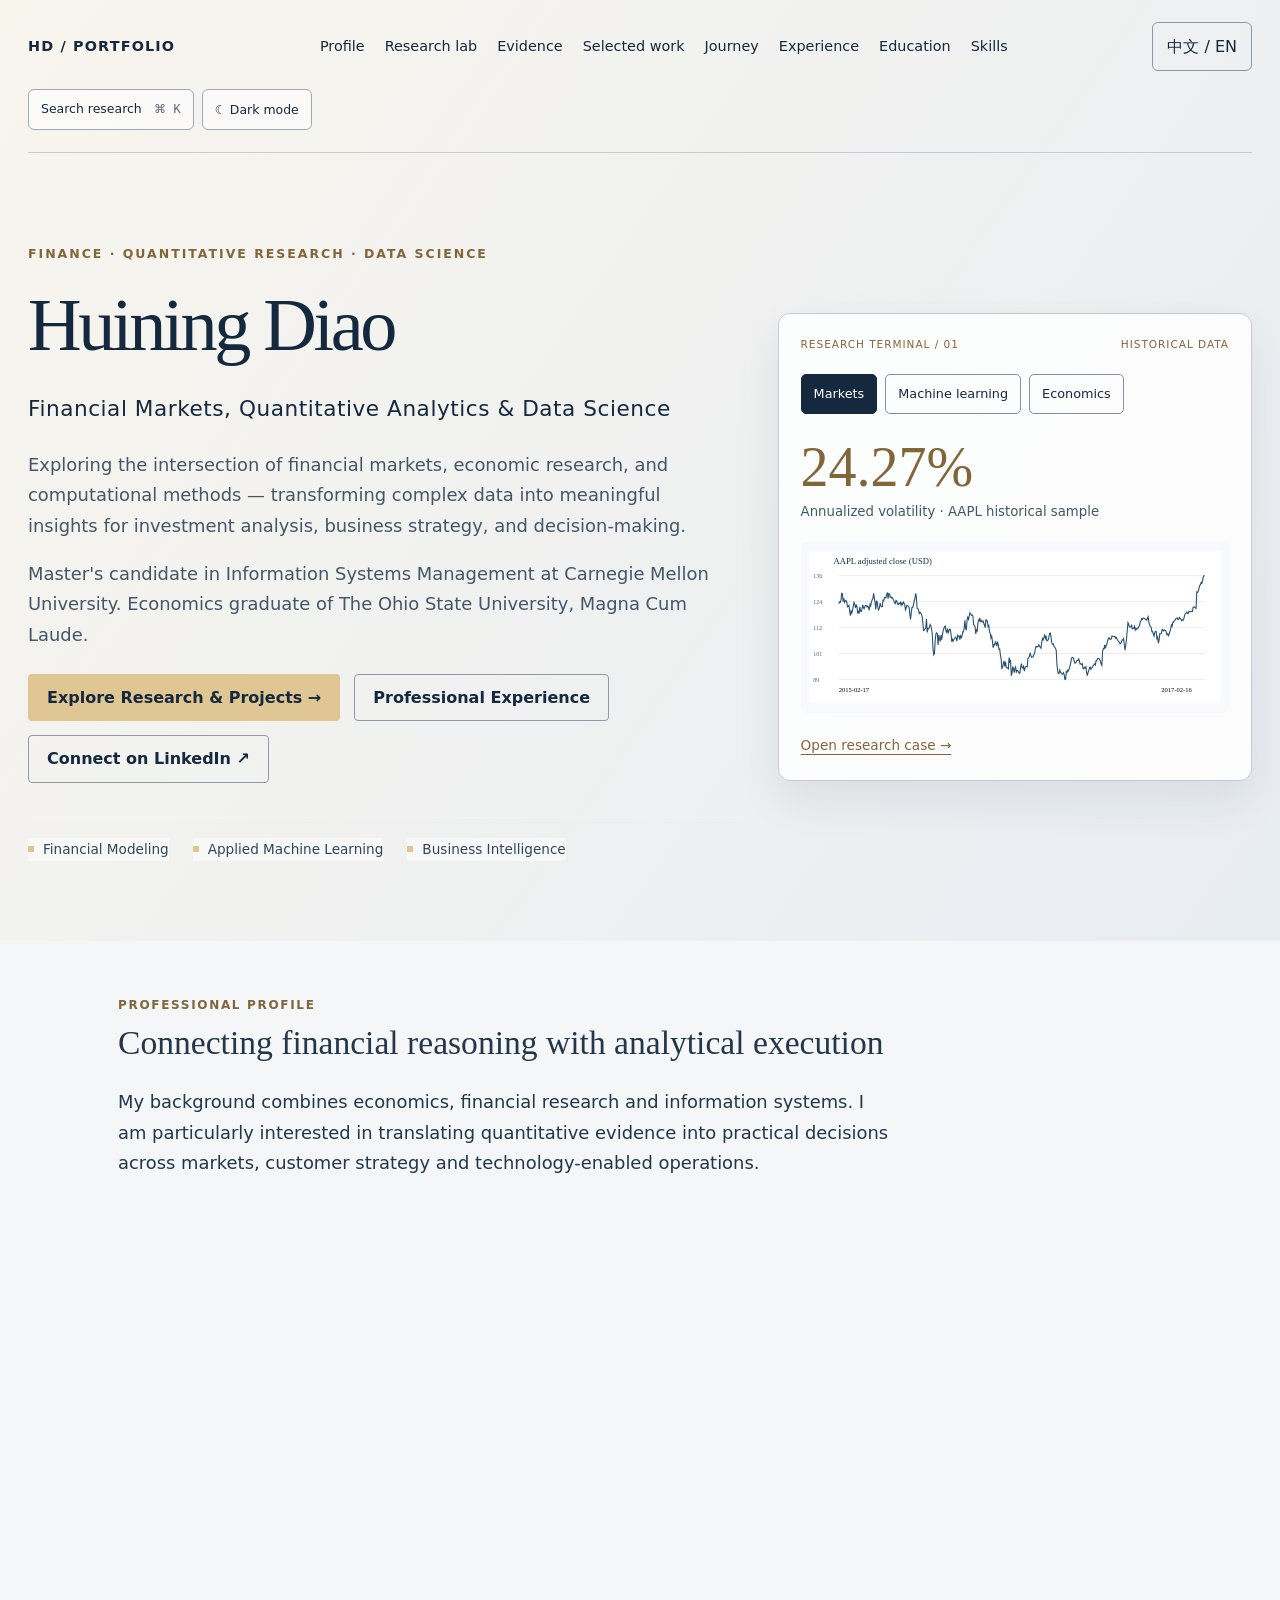
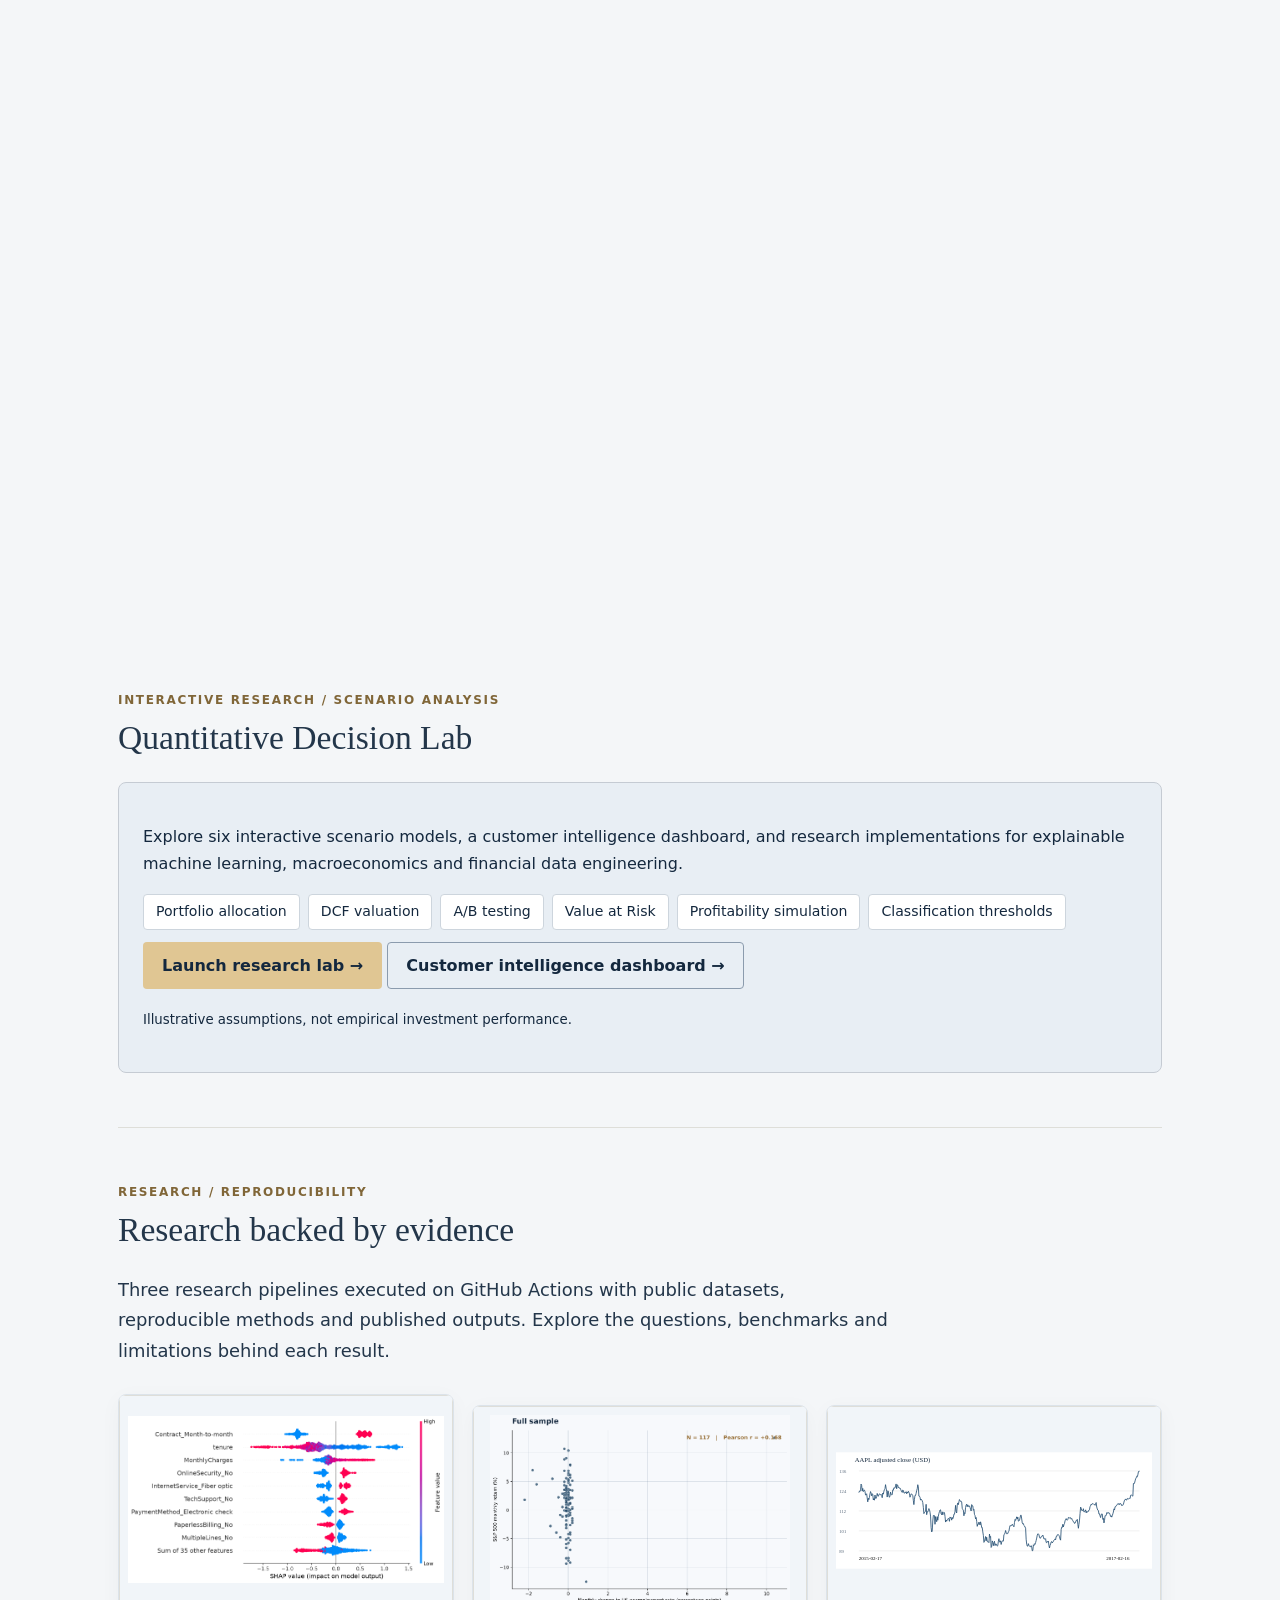
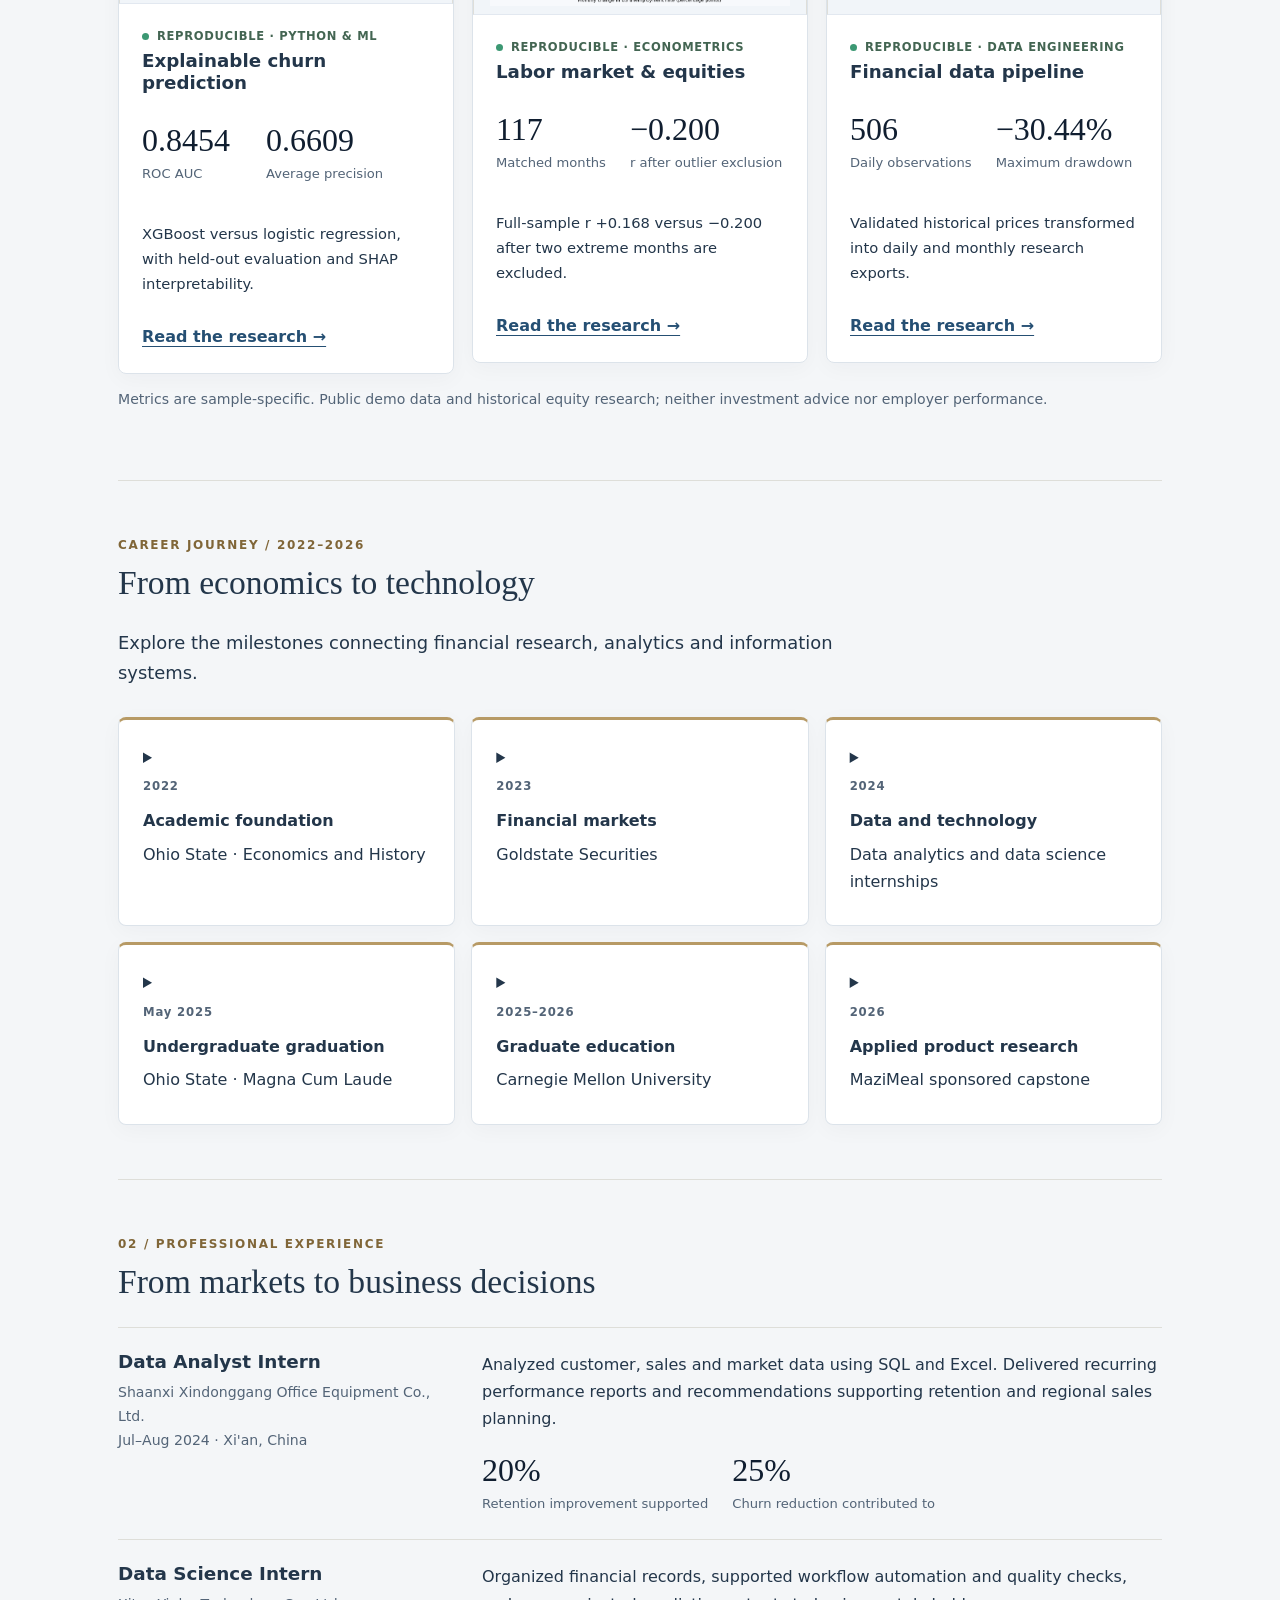
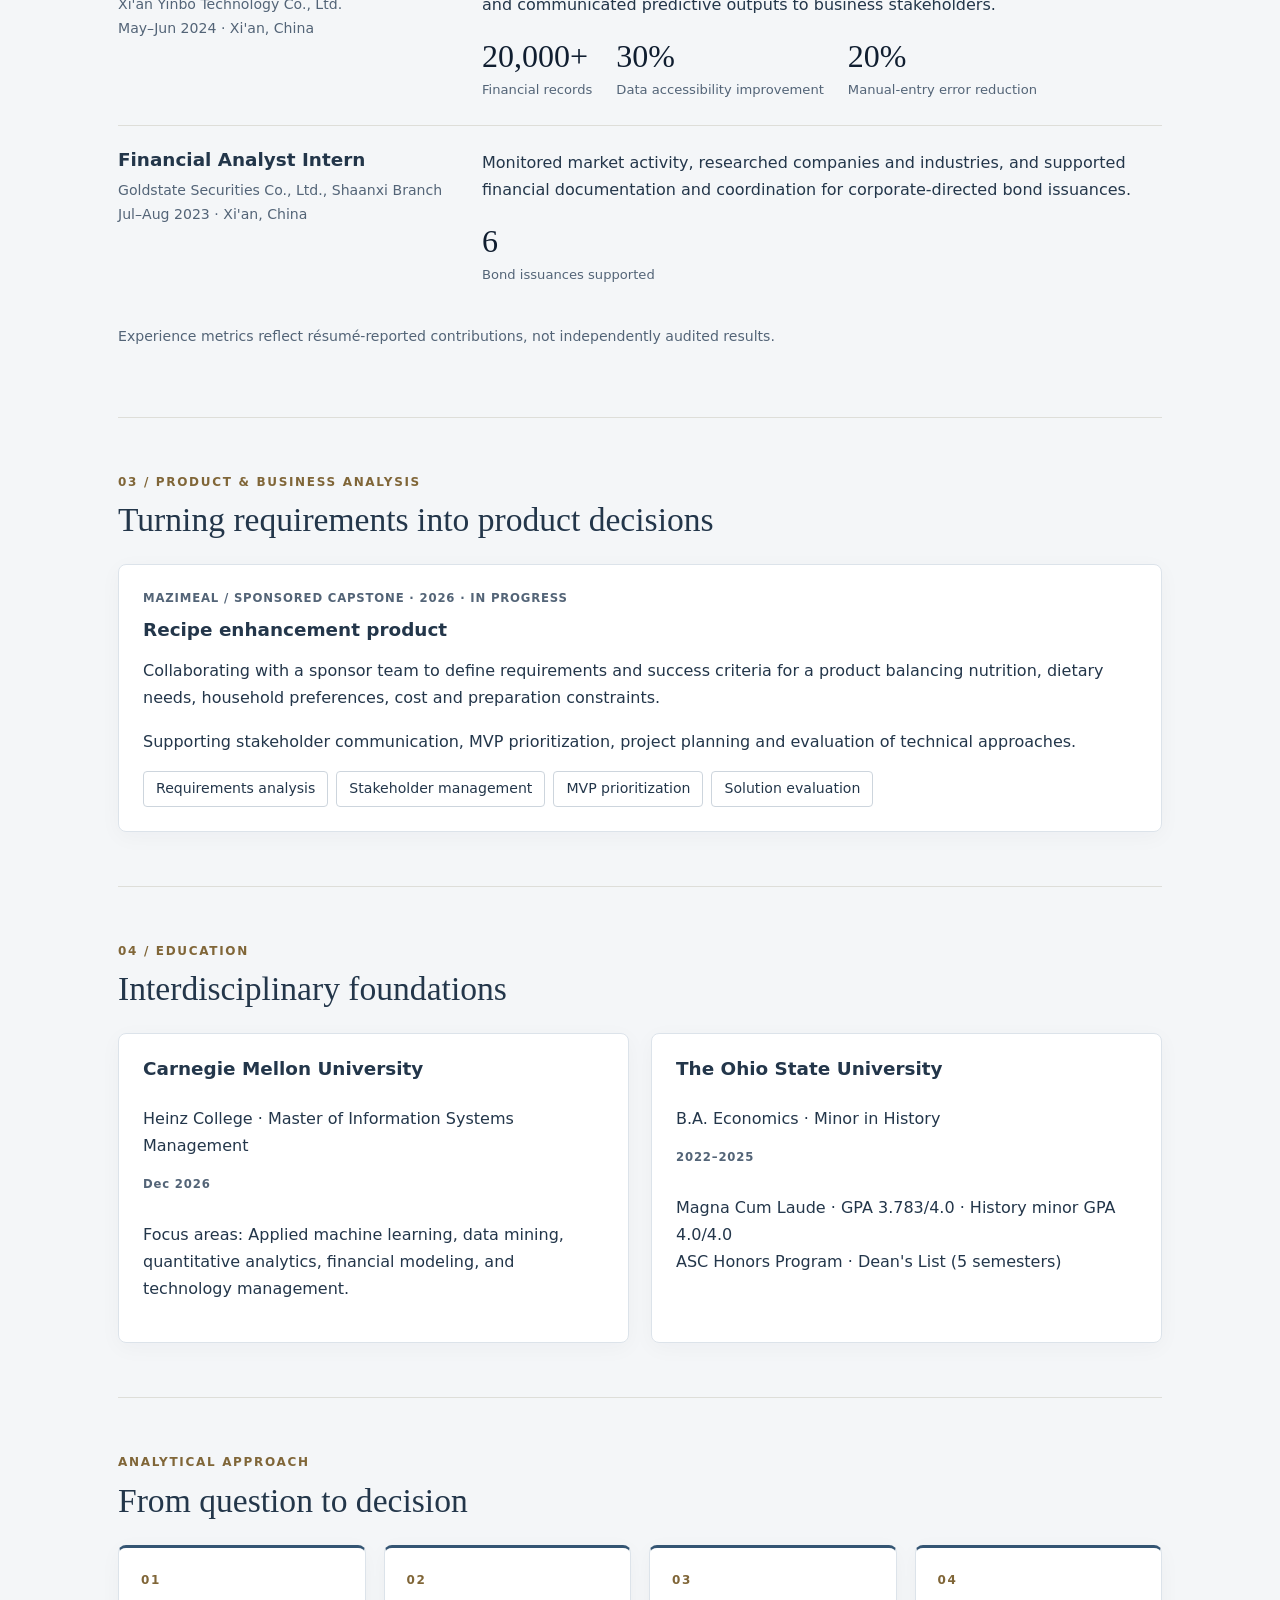
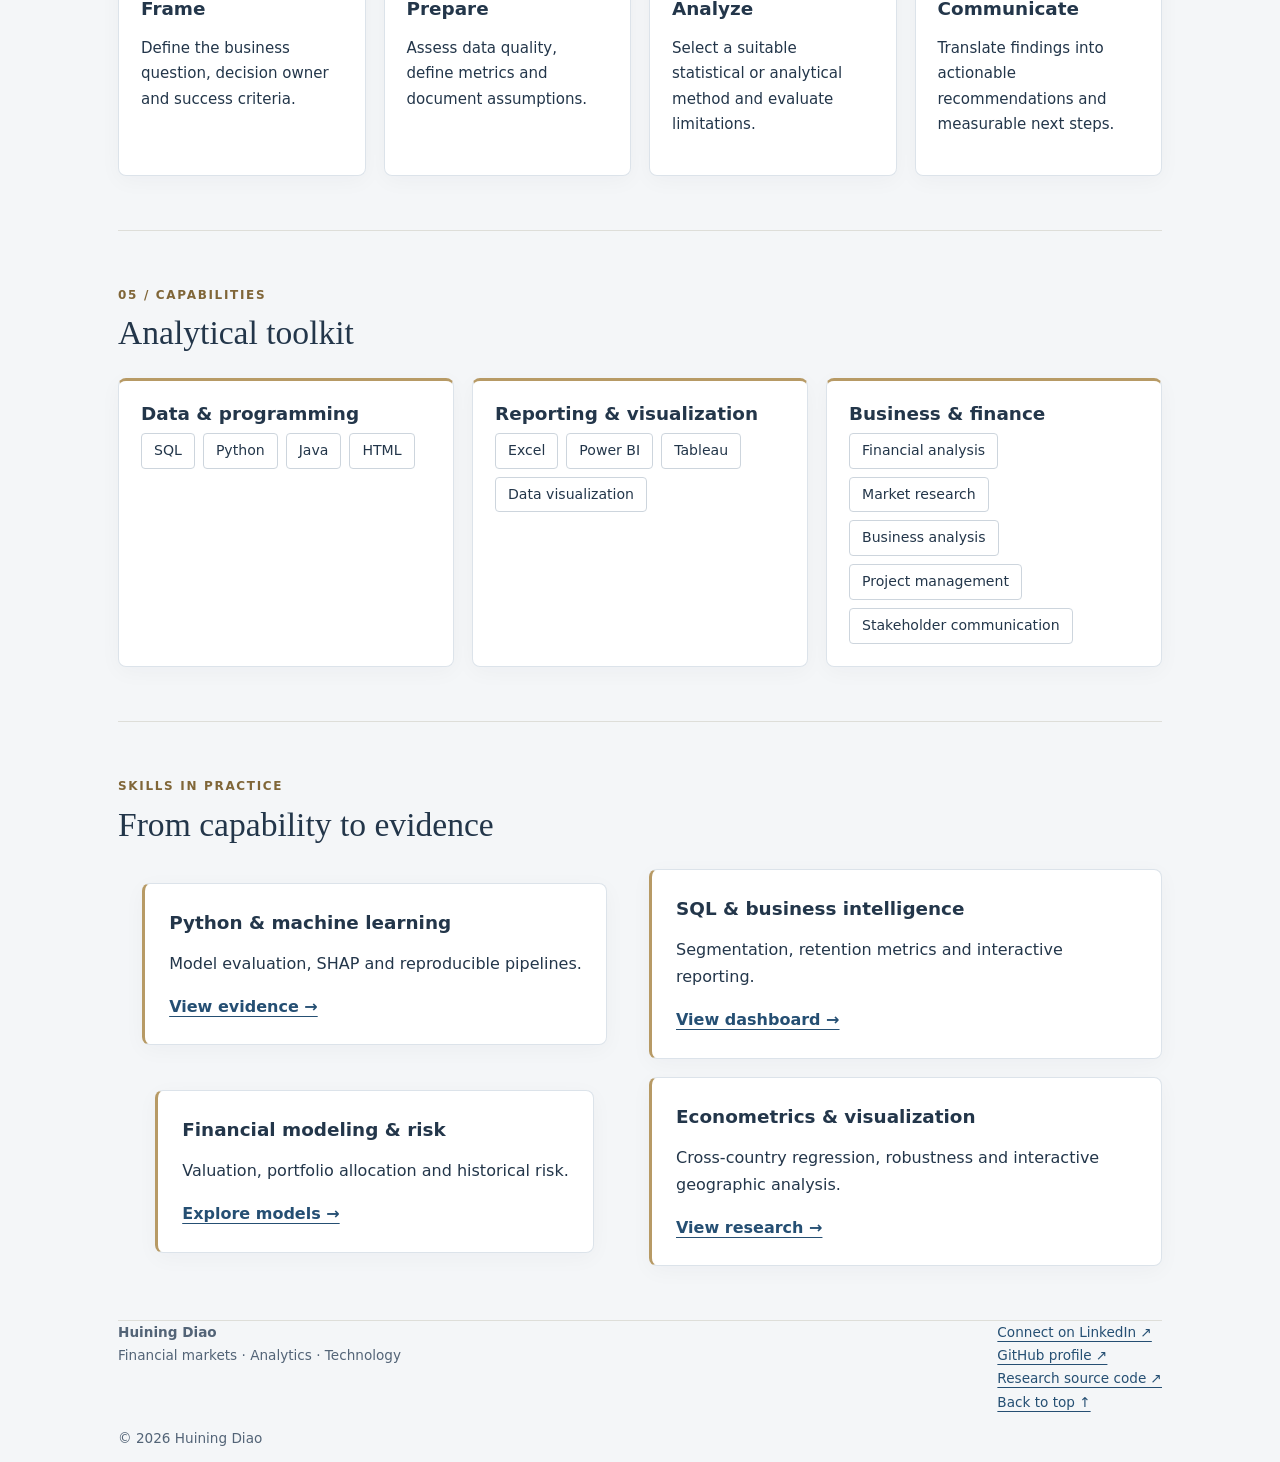
==== commit 9798503b: "Add LinkedIn professional contact links to hero and footer" ====
--- a/index.html
+++ b/index.html
@@ -1,7 +1,7 @@
 <!doctype html>
 <html lang="en"><head><meta charset="utf-8"><meta name="viewport" content="width=device-width, initial-scale=1"><meta name="description" content="Huining Diao — financial markets, business analytics and information systems. Selected Analytics Projects and professional experience."><meta property="og:type" content="website"><meta property="og:url" content="https://huining66.github.io/huining-Diao-portfolio/"><link rel="canonical" href="https://huining66.github.io/huining-Diao-portfolio/"><meta property="og:title" content="Huining Diao | Professional Portfolio"><meta property="og:description" content="Financial markets, quantitative analytics and data science."><link rel="icon" href="assets/favicon.svg" type="image/svg+xml"><title>Huining Diao | Professional Portfolio</title><link rel="stylesheet" href="assets/portfolio.css?v=882904c"><style>.career-track{display:grid;grid-template-columns:repeat(3,minmax(0,1fr));gap:16px}.career-track details{border-top:3px solid #b79a65;min-width:0}.career-track summary{cursor:pointer}.career-track summary strong,.career-track summary span{display:block;margin:.4rem 0}.career-track summary:focus-visible{outline:2px solid #b79a65;outline-offset:4px}@media(max-width:760px){.career-track{grid-template-columns:1fr}.career-track details{border-top:1px solid;border-left:3px solid #b79a65}}</style><style>@keyframes hd-enter{from{opacity:.65;transform:translateY(12px)}to{opacity:1;transform:none}}.hd-visible{animation:hd-enter .55s ease-out both} @media(hover:hover) and (prefers-reduced-motion:no-preference){main article.card,main .evidence-card{transition:transform .2s,box-shadow .2s}main article.card:hover,main .evidence-card:hover{transform:translateY(-4px);box-shadow:0 12px 28px #14283e20}}@media(prefers-reduced-motion:reduce){.hd-visible{animation:none}}</style></head>
-<body id="top"><a class="skip-link" href="#work">Skip to selected work</a><header><div class="wrap"><nav aria-label="Main navigation"><a class="brand" href="./">HD / PORTFOLIO</a><div><a href="#profile">Profile</a><a href="research-lab.html">Research lab</a><a href="#verified-research">Evidence</a><a href="#work">Selected work</a><a href="#journey">Journey</a><a href="#experience">Experience</a><a href="#education">Education</a><a href="#skills">Skills</a></div></nav><div class="hero"><div class="eyebrow">Finance · Quantitative Research · Data Science</div><h1>Huining Diao</h1><p class="subtitle">Financial Markets, Quantitative Analytics &amp; Data Science</p><p>Exploring the intersection of financial markets, economic research, and computational methods — transforming complex data into meaningful insights for investment analysis, business strategy, and decision-making.</p><p>Master's candidate in Information Systems Management at Carnegie Mellon University. Economics graduate of The Ohio State University, Magna Cum Laude.</p><div class="hero-actions"><a class="button" href="#work">Explore Research &amp; Projects →</a><a class="secondary-button" href="#experience">Professional Experience</a></div><div class="hero-proof"><span>Financial Modeling</span><span>Applied Machine Learning</span><span>Business Intelligence</span></div></div><div class="terminal" aria-label="Selected research metrics"><div class="terminal-top"><span>RESEARCH TERMINAL / 01</span><span>HISTORICAL DATA</span></div><div class="terminal-tabs" role="group" aria-label="Research metric"><button data-metric="risk" aria-pressed="true">Markets</button><button data-metric="ml" aria-pressed="false">Machine learning</button><button data-metric="econ" aria-pressed="false">Economics</button></div><div class="terminal-value" id="terminal-value">24.27%</div><div id="terminal-label">Annualized volatility · AAPL historical sample</div><div class="terminal-chart"><img id="terminal-image" src="assets/market-risk.svg" alt="Historical equity price chart"></div><a id="terminal-link" href="market-risk.html">Open research case →</a></div></div></header>
+<body id="top"><a class="skip-link" href="#work">Skip to selected work</a><header><div class="wrap"><nav aria-label="Main navigation"><a class="brand" href="./">HD / PORTFOLIO</a><div><a href="#profile">Profile</a><a href="research-lab.html">Research lab</a><a href="#verified-research">Evidence</a><a href="#work">Selected work</a><a href="#journey">Journey</a><a href="#experience">Experience</a><a href="#education">Education</a><a href="#skills">Skills</a></div></nav><div class="hero"><div class="eyebrow">Finance · Quantitative Research · Data Science</div><h1>Huining Diao</h1><p class="subtitle">Financial Markets, Quantitative Analytics &amp; Data Science</p><p>Exploring the intersection of financial markets, economic research, and computational methods — transforming complex data into meaningful insights for investment analysis, business strategy, and decision-making.</p><p>Master's candidate in Information Systems Management at Carnegie Mellon University. Economics graduate of The Ohio State University, Magna Cum Laude.</p><div class="hero-actions"><a class="button" href="#work">Explore Research &amp; Projects →</a><a class="secondary-button" href="#experience">Professional Experience</a><a class="secondary-button" href="https://www.linkedin.com/in/huining-diao-4359a025b" target="_blank" rel="noopener noreferrer">Connect on LinkedIn ↗</a></div><div class="hero-proof"><span>Financial Modeling</span><span>Applied Machine Learning</span><span>Business Intelligence</span></div></div><div class="terminal" aria-label="Selected research metrics"><div class="terminal-top"><span>RESEARCH TERMINAL / 01</span><span>HISTORICAL DATA</span></div><div class="terminal-tabs" role="group" aria-label="Research metric"><button data-metric="risk" aria-pressed="true">Markets</button><button data-metric="ml" aria-pressed="false">Machine learning</button><button data-metric="econ" aria-pressed="false">Economics</button></div><div class="terminal-value" id="terminal-value">24.27%</div><div id="terminal-label">Annualized volatility · AAPL historical sample</div><div class="terminal-chart"><img id="terminal-image" src="assets/market-risk.svg" alt="Historical equity price chart"></div><a id="terminal-link" href="market-risk.html">Open research case →</a></div></div></header>
 <main class="wrap"><section class="overview" id="profile"><div class="kicker">Professional profile</div><h2>Connecting financial reasoning with analytical execution</h2><p class="lead">My background combines economics, financial research and information systems. I am particularly interested in translating quantitative evidence into practical decisions across markets, customer strategy and technology-enabled operations.</p><div class="expertise-grid"><div class="card"><div class="kicker">01 / Markets</div><h3>Financial &amp; economic research</h3><p>Market monitoring, company and industry research, fixed-income transaction support, historical equity risk and economic interpretation.</p><div class="tags"><span>Risk analysis</span><span>Market research</span></div></div><div class="card"><div class="kicker">02 / Analytics</div><h3>Business intelligence</h3><p>Customer segmentation, retention diagnostics, SQL-based data preparation and KPI reporting for business stakeholders.</p><div class="tags"><span>SQL</span><span>Excel</span><span>BI</span></div></div><div class="card"><div class="kicker">03 / Technology</div><h3>Predictive &amp; product analytics</h3><p>Classification baselines, model evaluation, requirements analysis and translating technical findings into product decisions.</p><div class="tags"><span>Python</span><span>Evaluation</span><span>Product</span></div></div></div></section><section id="featured"><div class="kicker">Research highlights</div><h2>Featured research</h2><div class="research-grid"><article class="card"><div class="meta">01 / MACHINE LEARNING</div><h3>Explainable churn prediction</h3><p>Held-out XGBoost ROC AUC 0.8454, with SHAP attribution and baseline comparison.</p><a href="research-churn.html">Explore evidence →</a></article><article class="card"><div class="meta">02 / ECONOMICS</div><h3>Global well-being</h3><p>120-country analysis, interactive map and GDP-adjusted regression.</p><a href="wellbeing.html">Explore research →</a></article><article class="card"><div class="meta">03 / FINANCE &amp; BUSINESS</div><h3>Quantitative Decision Lab</h3><p>Six interactive scenario models, from valuation to classification decisions.</p><a href="research-lab.html">Launch studio →</a></article></div></section><section id="work"><div class="kicker">01 / Portfolio</div><h2>Selected Analytics Projects</h2><div class="project-controls"><div role="group" aria-label="Filter projects"><button data-filter="all" aria-pressed="true">All projects</button><button data-filter="finance" aria-pressed="false">Finance</button><button data-filter="business" aria-pressed="false">Business analytics</button><button data-filter="ml" aria-pressed="false">Machine learning</button><button data-filter="economics" aria-pressed="false">Economics</button></div><output id="project-count" aria-live="polite">5 projects</output></div><div class="grid project-grid"><article class="card"><div class="meta">EQUITY RESEARCH / PYTHON</div><h3>Equity Risk &amp; Return</h3><img src="assets/market-risk.svg" alt="Historical Apple adjusted close chart" loading="lazy" width="760" height="280"><div class="metrics"><div><strong>24.27%</strong><span>Annualized volatility</span></div><div><strong>−30.44%</strong><span>Maximum drawdown</span></div></div><p>Historical Apple equity risk analysis across 506 trading observations.</p><a href="market-risk.html">Explore analysis →</a></article><article class="card"><div class="meta">BUSINESS INTELLIGENCE / SQL</div><h3>Customer Segmentation &amp; Retention</h3><img src="assets/customer-segments.svg" alt="Churn rates by contract type" loading="lazy" width="760" height="280"><div class="metrics"><div><strong>7,043</strong><span>Customer records</span></div><div><strong>42.7%</strong><span>Month-to-month churn</span></div></div><p>Contract-level retention analysis using IBM's illustrative Telco dataset.</p><a href="customer-segments.html">Explore analysis →</a></article><article class="card"><div class="meta">MACHINE LEARNING / CLASSIFICATION</div><h3>Customer Churn Prediction</h3><img src="assets/churn-model.svg" alt="Held-out confusion matrix" loading="lazy" width="760" height="280"><div class="metrics"><div><strong>0.834</strong><span>Held-out ROC AUC</span></div><div><strong>78.4%</strong><span>Accuracy</span></div></div><p>Logistic regression baseline evaluated in JavaScript, with equivalent Python code supplied.</p><a href="churn-model.html">Explore model →</a></article><article class="card"><div class="meta">FINANCIAL MARKETS / VISUAL ANALYTICS</div><h3>Gold Market Visualization</h3><img src="https://github.com/user-attachments/assets/6b4fc308-5344-4ff9-b219-6b4bc6e96a5a" alt="Gold price visualization redesign" loading="lazy"><p>Evaluating financial information design and improving the clarity of gold price trends through exploratory user feedback.</p><a href="gold-market.html">Explore case study →</a></article><article class="card"><div class="meta">ECONOMIC RESEARCH / PYTHON</div><h3>Working Hours &amp; Global Well-being</h3><img src="06-working-hours-scatter.png" alt="Scatter plot of annual working hours and life satisfaction" loading="lazy"><div class="metrics"><div><strong>120</strong><span>Countries</span></div><div><strong>−0.476</strong><span>Pearson r · 2023</span></div></div><p>Cross-country analysis of working hours, life satisfaction and regional differences.</p><a href="wellbeing.html">Explore analysis →</a></article></div><p class="meta">Selected research and analytical demonstrations using public datasets.</p></section>
 <section id="lab"><div class="kicker">Interactive research / Scenario analysis</div><h2>Quantitative Decision Lab</h2><div class="lab"><p>Explore six interactive scenario models, a customer intelligence dashboard, and research implementations for explainable machine learning, macroeconomics and financial data engineering.</p><div class="tags"><span style="color:#14283e">Portfolio allocation</span><span style="color:#14283e">DCF valuation</span><span style="color:#14283e">A/B testing</span><span style="color:#14283e">Value at Risk</span><span style="color:#14283e">Profitability simulation</span><span style="color:#14283e">Classification thresholds</span></div><a class="button" href="research-lab.html">Launch research lab →</a> <a class="secondary-button" href="dashboard.html">Customer intelligence dashboard →</a><p><small>Illustrative assumptions, not empirical investment performance.</small></p></div></section><section id="verified-research"><div class="kicker">Research / Reproducibility</div><h2>Research backed by evidence</h2><p class="lead">Three research pipelines executed on GitHub Actions with public datasets, reproducible methods and published outputs. Explore the questions, benchmarks and limitations behind each result.</p><div class="evidence-grid"><article class="card"><img src="assets/research/shap_summary.png" loading="lazy" alt="SHAP feature attribution plot for executed XGBoost churn model"><div class="evidence-copy"><span class="ci-pill">Reproducible · Python &amp; ML</span><h3>Explainable churn prediction</h3><div class="metrics"><div><strong>0.8454</strong><span>ROC AUC</span></div><div><strong>0.6609</strong><span>Average precision</span></div></div><p>XGBoost versus logistic regression, with held-out evaluation and SHAP interpretability.</p><a href="research-churn.html">Read the research →</a></div></article><article class="card"><img src="assets/research/macro_scatter.png" loading="lazy" alt="Monthly unemployment changes versus S&P 500 returns scatter plot"><div class="evidence-copy"><span class="ci-pill">Reproducible · Econometrics</span><h3>Labor market &amp; equities</h3><div class="metrics"><div><strong>117</strong><span>Matched months</span></div><div><strong>−0.200</strong><span>r after outlier exclusion</span></div></div><p>Full-sample r +0.168 versus −0.200 after two extreme months are excluded.</p><a href="research-macro.html">Read the research →</a></div></article><article class="card"><img src="assets/market-risk.svg" loading="lazy" alt="Historical Apple prices analyzed by automated equity data pipeline"><div class="evidence-copy"><span class="ci-pill">Reproducible · Data Engineering</span><h3>Financial data pipeline</h3><div class="metrics"><div><strong>506</strong><span>Daily observations</span></div><div><strong>−30.44%</strong><span>Maximum drawdown</span></div></div><p>Validated historical prices transformed into daily and monthly research exports.</p><a href="research-pipeline.html">Read the research →</a></div></article></div><p class="meta">Metrics are sample-specific. Public demo data and historical equity research; neither investment advice nor employer performance.</p></section><section id="journey"><div class="kicker">Career journey / 2022–2026</div><h2>From economics to technology</h2><p class="lead">Explore the milestones connecting financial research, analytics and information systems.</p><div class="career-track"><details class="card"><summary><span class="meta">2022</span><strong>Academic foundation</strong><span>Ohio State · Economics and History</span></summary><p>Economic reasoning and historical research.</p></details><details class="card"><summary><span class="meta">2023</span><strong>Financial markets</strong><span>Goldstate Securities</span></summary><p>Financial analysis and support for six bond issuances.</p></details><details class="card"><summary><span class="meta">2024</span><strong>Data and technology</strong><span>Data analytics and data science internships</span></summary><p>SQL, financial records and customer analysis.</p></details><details class="card"><summary><span class="meta">May 2025</span><strong>Undergraduate graduation</strong><span>Ohio State · Magna Cum Laude</span></summary><p>ASC Honors Program and Dean’s List.</p></details><details class="card"><summary><span class="meta">2025–2026</span><strong>Graduate education</strong><span>Carnegie Mellon University</span></summary><p>Information systems, machine learning and analytics.</p></details><details class="card"><summary><span class="meta">2026</span><strong>Applied product research</strong><span>MaziMeal sponsored capstone</span></summary><p>Stakeholder communication, requirements and evaluation.</p></details></div></section><section id="experience"><div class="kicker">02 / Professional experience</div><h2>From markets to business decisions</h2><div class="role"><div><h3>Data Analyst Intern</h3><div class="meta">Shaanxi Xindonggang Office Equipment Co., Ltd.<br>Jul–Aug 2024 · Xi'an, China</div></div><div><p>Analyzed customer, sales and market data using SQL and Excel. Delivered recurring performance reports and recommendations supporting retention and regional sales planning.</p><div class="metrics"><div><strong>20%</strong><span>Retention improvement supported</span></div><div><strong>25%</strong><span>Churn reduction contributed to</span></div></div></div></div><div class="role"><div><h3>Data Science Intern</h3><div class="meta">Xi'an Yinbo Technology Co., Ltd.<br>May–Jun 2024 · Xi'an, China</div></div><div><p>Organized financial records, supported workflow automation and quality checks, and communicated predictive outputs to business stakeholders.</p><div class="metrics"><div><strong>20,000+</strong><span>Financial records</span></div><div><strong>30%</strong><span>Data accessibility improvement</span></div><div><strong>20%</strong><span>Manual-entry error reduction</span></div></div></div></div><div class="role"><div><h3>Financial Analyst Intern</h3><div class="meta">Goldstate Securities Co., Ltd., Shaanxi Branch<br>Jul–Aug 2023 · Xi'an, China</div></div><div><p>Monitored market activity, researched companies and industries, and supported financial documentation and coordination for corporate-directed bond issuances.</p><div class="metrics"><div><strong>6</strong><span>Bond issuances supported</span></div></div></div></div><p class="meta">Experience metrics reflect résumé-reported contributions, not independently audited results.</p></section>
 <section id="product"><div class="kicker">03 / Product &amp; business analysis</div><h2>Turning requirements into product decisions</h2><div class="card"><div class="meta">MAZIMEAL / SPONSORED CAPSTONE · 2026 · IN PROGRESS</div><h3>Recipe enhancement product</h3><p>Collaborating with a sponsor team to define requirements and success criteria for a product balancing nutrition, dietary needs, household preferences, cost and preparation constraints.</p><p>Supporting stakeholder communication, MVP prioritization, project planning and evaluation of technical approaches.</p><div class="tags"><span>Requirements analysis</span><span>Stakeholder management</span><span>MVP prioritization</span><span>Solution evaluation</span></div></div></section><section id="education"><div class="kicker">04 / Education</div><h2>Interdisciplinary foundations</h2><div class="grid"><div class="card"><h3>Carnegie Mellon University</h3><p>Heinz College · Master of Information Systems Management</p><div class="meta">Dec 2026</div><p>Focus areas: Applied machine learning, data mining, quantitative analytics, financial modeling, and technology management.</p></div><div class="card"><h3>The Ohio State University</h3><p>B.A. Economics · Minor in History</p><div class="meta">2022–2025</div><p>Magna Cum Laude · GPA 3.783/4.0 · History minor GPA 4.0/4.0<br>ASC Honors Program · Dean's List (5 semesters)</p></div></div></section>
-<section id="approach"><div class="kicker">Analytical approach</div><h2>From question to decision</h2><div class="expertise-grid process-grid"><div class="card"><div class="kicker">01</div><h3>Frame</h3><p>Define the business question, decision owner and success criteria.</p></div><div class="card"><div class="kicker">02</div><h3>Prepare</h3><p>Assess data quality, define metrics and document assumptions.</p></div><div class="card"><div class="kicker">03</div><h3>Analyze</h3><p>Select a suitable statistical or analytical method and evaluate limitations.</p></div><div class="card"><div class="kicker">04</div><h3>Communicate</h3><p>Translate findings into actionable recommendations and measurable next steps.</p></div></div></section><section id="skills"><div class="kicker">05 / Capabilities</div><h2>Analytical toolkit</h2><div class="expertise-grid"><div class="card"><h3>Data & programming</h3><div class="tags"><span>SQL</span><span>Python</span><span>Java</span><span>HTML</span></div></div><div class="card"><h3>Reporting & visualization</h3><div class="tags"><span>Excel</span><span>Power BI</span><span>Tableau</span><span>Data visualization</span></div></div><div class="card"><h3>Business & finance</h3><div class="tags"><span>Financial analysis</span><span>Market research</span><span>Business analysis</span><span>Project management</span><span>Stakeholder communication</span></div></div></div></section><section id="skill-evidence"><div class="kicker">Skills in practice</div><h2>From capability to evidence</h2><div class="research-grid"><article class="card"><h3>Python &amp; machine learning</h3><p>Model evaluation, SHAP and reproducible pipelines.</p><a href="research-churn.html">View evidence →</a></article><article class="card"><h3>SQL &amp; business intelligence</h3><p>Segmentation, retention metrics and interactive reporting.</p><a href="dashboard.html">View dashboard →</a></article><article class="card"><h3>Financial modeling &amp; risk</h3><p>Valuation, portfolio allocation and historical risk.</p><a href="research-lab.html">Explore models →</a></article><article class="card"><h3>Econometrics &amp; visualization</h3><p>Cross-country regression, robustness and interactive geographic analysis.</p><a href="wellbeing.html">View research →</a></article></div></section></main><footer class="wrap"><div class="footer-inner"><div><strong>Huining Diao</strong><br>Financial markets · Analytics · Technology</div><div><a href="https://github.com/huining66">GitHub profile ↗</a><br><a href="https://github.com/huining66/huining-Diao-portfolio">Research source code ↗</a><br><a href="#top">Back to top ↑</a></div></div><p>© 2026 Huining Diao</p></footer><script src="assets/studio.js" defer></script><script src="assets/experience.js?v=1c44c16" defer></script><script>if('IntersectionObserver'in window&&!matchMedia('(prefers-reduced-motion: reduce)').matches){const o=new IntersectionObserver(es=>{for(const e of es)if(e.isIntersecting){e.target.classList.add('hd-visible');o.unobserve(e.target)}},{threshold:.08});document.querySelectorAll('main>section').forEach(e=>o.observe(e))}</script><script>(()=>{const dict={"Professional profile":"职业简介","Connecting financial reasoning with analytical execution":"连接金融研究与数据分析实践","Featured research":"精选研究","Selected Analytics Projects":"精选分析项目","Quantitative Decision Lab":"量化决策实验室","Research backed by evidence":"可验证的研究成果，而非仅有原型","From economics to technology":"从经济学到信息技术","From markets to business decisions":"从金融市场到商业决策","Interdisciplinary foundations":"跨学科教育背景","Analytical toolkit":"分析技能工具箱","From capability to evidence":"从专业能力到实际成果","Profile":"简介","Research lab":"研究实验室","Evidence":"研究成果","Selected work":"精选项目","Journey":"职业历程","Experience":"实习经历","Education":"教育背景","Skills":"专业技能","Financial Markets, Quantitative Analytics & Data Science":"金融市场、量化分析与数据科学","Research highlights":"研究亮点","Career journey / 2022–2026":"职业历程 / 2022–2026","Skills in practice":"技能实践","All projects":"全部项目","Finance":"金融","Business analytics":"商业分析","Machine learning":"机器学习","Economics":"经济学","Explore Research & Projects →":"探索研究与项目 →","Professional Experience":"职业经历","My background combines economics, financial research and information systems. I am particularly interested in translating quantitative evidence into practical decisions across markets, customer strategy and technology-enabled operations.":"我的背景融合经济学、金融研究与信息系统，关注如何将量化证据转化为金融市场、客户策略与技术驱动运营中的实际决策。","Exploring the intersection of financial markets, economic research, and computational methods — transforming complex data into meaningful insights for investment analysis, business strategy, and decision-making.":"探索金融市场、经济研究与计算方法的交叉领域，将复杂数据转化为支持投资分析、商业策略与决策的洞察。","Master's candidate in Information Systems Management at Carnegie Mellon University. Economics graduate of The Ohio State University, Magna Cum Laude.":"卡内基梅隆大学信息系统管理硕士在读，俄亥俄州立大学经济学本科荣誉毕业（Magna Cum Laude）。"};const nav=document.querySelector('nav');const b=document.createElement('button');b.type='button';b.id='language-toggle';b.style.cssText='font:inherit;color:inherit;background:transparent;border:1px solid #8999ad;border-radius:6px;padding:10px 14px;cursor:pointer;white-space:nowrap';b.textContent='中文 / EN';b.setAttribute('aria-label','Toggle homepage Chinese overview');nav.append(b);const entries=[];const w=document.createTreeWalker(document.body,NodeFilter.SHOW_TEXT);while(w.nextNode()){const n=w.currentNode;if(n.parentElement.closest('script,style,button#language-toggle'))continue;const k=n.textContent.trim();if(Object.hasOwn(dict,k))entries.push([n,n.textContent,dict[k]])}let zh=false;const apply=()=>{for(const [n,en,cn] of entries)n.textContent=zh?cn:en;b.textContent=zh?'English / 中文':'中文 / EN';b.setAttribute('aria-pressed',String(zh));note.hidden=!zh;try{localStorage.setItem('hd-language',zh?'zh':'en')}catch{}};b.onclick=()=>{zh=!zh;apply()};const note=document.createElement('p');note.className='meta';note.textContent='中文导览：部分项目详情、研究数据及交互控件保留英文。';note.hidden=true;document.querySelector('main').prepend(note);try{zh=localStorage.getItem('hd-language')==='zh'}catch{}apply()})();</script></body></html>+<section id="approach"><div class="kicker">Analytical approach</div><h2>From question to decision</h2><div class="expertise-grid process-grid"><div class="card"><div class="kicker">01</div><h3>Frame</h3><p>Define the business question, decision owner and success criteria.</p></div><div class="card"><div class="kicker">02</div><h3>Prepare</h3><p>Assess data quality, define metrics and document assumptions.</p></div><div class="card"><div class="kicker">03</div><h3>Analyze</h3><p>Select a suitable statistical or analytical method and evaluate limitations.</p></div><div class="card"><div class="kicker">04</div><h3>Communicate</h3><p>Translate findings into actionable recommendations and measurable next steps.</p></div></div></section><section id="skills"><div class="kicker">05 / Capabilities</div><h2>Analytical toolkit</h2><div class="expertise-grid"><div class="card"><h3>Data & programming</h3><div class="tags"><span>SQL</span><span>Python</span><span>Java</span><span>HTML</span></div></div><div class="card"><h3>Reporting & visualization</h3><div class="tags"><span>Excel</span><span>Power BI</span><span>Tableau</span><span>Data visualization</span></div></div><div class="card"><h3>Business & finance</h3><div class="tags"><span>Financial analysis</span><span>Market research</span><span>Business analysis</span><span>Project management</span><span>Stakeholder communication</span></div></div></div></section><section id="skill-evidence"><div class="kicker">Skills in practice</div><h2>From capability to evidence</h2><div class="research-grid"><article class="card"><h3>Python &amp; machine learning</h3><p>Model evaluation, SHAP and reproducible pipelines.</p><a href="research-churn.html">View evidence →</a></article><article class="card"><h3>SQL &amp; business intelligence</h3><p>Segmentation, retention metrics and interactive reporting.</p><a href="dashboard.html">View dashboard →</a></article><article class="card"><h3>Financial modeling &amp; risk</h3><p>Valuation, portfolio allocation and historical risk.</p><a href="research-lab.html">Explore models →</a></article><article class="card"><h3>Econometrics &amp; visualization</h3><p>Cross-country regression, robustness and interactive geographic analysis.</p><a href="wellbeing.html">View research →</a></article></div></section></main><footer class="wrap"><div class="footer-inner"><div><strong>Huining Diao</strong><br>Financial markets · Analytics · Technology</div><div><a href="https://www.linkedin.com/in/huining-diao-4359a025b" target="_blank" rel="noopener noreferrer">Connect on LinkedIn ↗</a><br><a href="https://github.com/huining66">GitHub profile ↗</a><br><a href="https://github.com/huining66/huining-Diao-portfolio">Research source code ↗</a><br><a href="#top">Back to top ↑</a></div></div><p>© 2026 Huining Diao</p></footer><script src="assets/studio.js" defer></script><script src="assets/experience.js?v=1c44c16" defer></script><script>if('IntersectionObserver'in window&&!matchMedia('(prefers-reduced-motion: reduce)').matches){const o=new IntersectionObserver(es=>{for(const e of es)if(e.isIntersecting){e.target.classList.add('hd-visible');o.unobserve(e.target)}},{threshold:.08});document.querySelectorAll('main>section').forEach(e=>o.observe(e))}</script><script>(()=>{const dict={"Connect on LinkedIn ↗":"LinkedIn 职业联系 ↗","Professional profile":"职业简介","Connecting financial reasoning with analytical execution":"连接金融研究与数据分析实践","Featured research":"精选研究","Selected Analytics Projects":"精选分析项目","Quantitative Decision Lab":"量化决策实验室","Research backed by evidence":"可验证的研究成果，而非仅有原型","From economics to technology":"从经济学到信息技术","From markets to business decisions":"从金融市场到商业决策","Interdisciplinary foundations":"跨学科教育背景","Analytical toolkit":"分析技能工具箱","From capability to evidence":"从专业能力到实际成果","Profile":"简介","Research lab":"研究实验室","Evidence":"研究成果","Selected work":"精选项目","Journey":"职业历程","Experience":"实习经历","Education":"教育背景","Skills":"专业技能","Financial Markets, Quantitative Analytics & Data Science":"金融市场、量化分析与数据科学","Research highlights":"研究亮点","Career journey / 2022–2026":"职业历程 / 2022–2026","Skills in practice":"技能实践","All projects":"全部项目","Finance":"金融","Business analytics":"商业分析","Machine learning":"机器学习","Economics":"经济学","Explore Research & Projects →":"探索研究与项目 →","Professional Experience":"职业经历","My background combines economics, financial research and information systems. I am particularly interested in translating quantitative evidence into practical decisions across markets, customer strategy and technology-enabled operations.":"我的背景融合经济学、金融研究与信息系统，关注如何将量化证据转化为金融市场、客户策略与技术驱动运营中的实际决策。","Exploring the intersection of financial markets, economic research, and computational methods — transforming complex data into meaningful insights for investment analysis, business strategy, and decision-making.":"探索金融市场、经济研究与计算方法的交叉领域，将复杂数据转化为支持投资分析、商业策略与决策的洞察。","Master's candidate in Information Systems Management at Carnegie Mellon University. Economics graduate of The Ohio State University, Magna Cum Laude.":"卡内基梅隆大学信息系统管理硕士在读，俄亥俄州立大学经济学本科荣誉毕业（Magna Cum Laude）。"};const nav=document.querySelector('nav');const b=document.createElement('button');b.type='button';b.id='language-toggle';b.style.cssText='font:inherit;color:inherit;background:transparent;border:1px solid #8999ad;border-radius:6px;padding:10px 14px;cursor:pointer;white-space:nowrap';b.textContent='中文 / EN';b.setAttribute('aria-label','Toggle homepage Chinese overview');nav.append(b);const entries=[];const w=document.createTreeWalker(document.body,NodeFilter.SHOW_TEXT);while(w.nextNode()){const n=w.currentNode;if(n.parentElement.closest('script,style,button#language-toggle'))continue;const k=n.textContent.trim();if(Object.hasOwn(dict,k))entries.push([n,n.textContent,dict[k]])}let zh=false;const apply=()=>{for(const [n,en,cn] of entries)n.textContent=zh?cn:en;b.textContent=zh?'English / 中文':'中文 / EN';b.setAttribute('aria-pressed',String(zh));note.hidden=!zh;try{localStorage.setItem('hd-language',zh?'zh':'en')}catch{}};b.onclick=()=>{zh=!zh;apply()};const note=document.createElement('p');note.className='meta';note.textContent='中文导览：部分项目详情、研究数据及交互控件保留英文。';note.hidden=true;document.querySelector('main').prepend(note);try{zh=localStorage.getItem('hd-language')==='zh'}catch{}apply()})();</script></body></html>
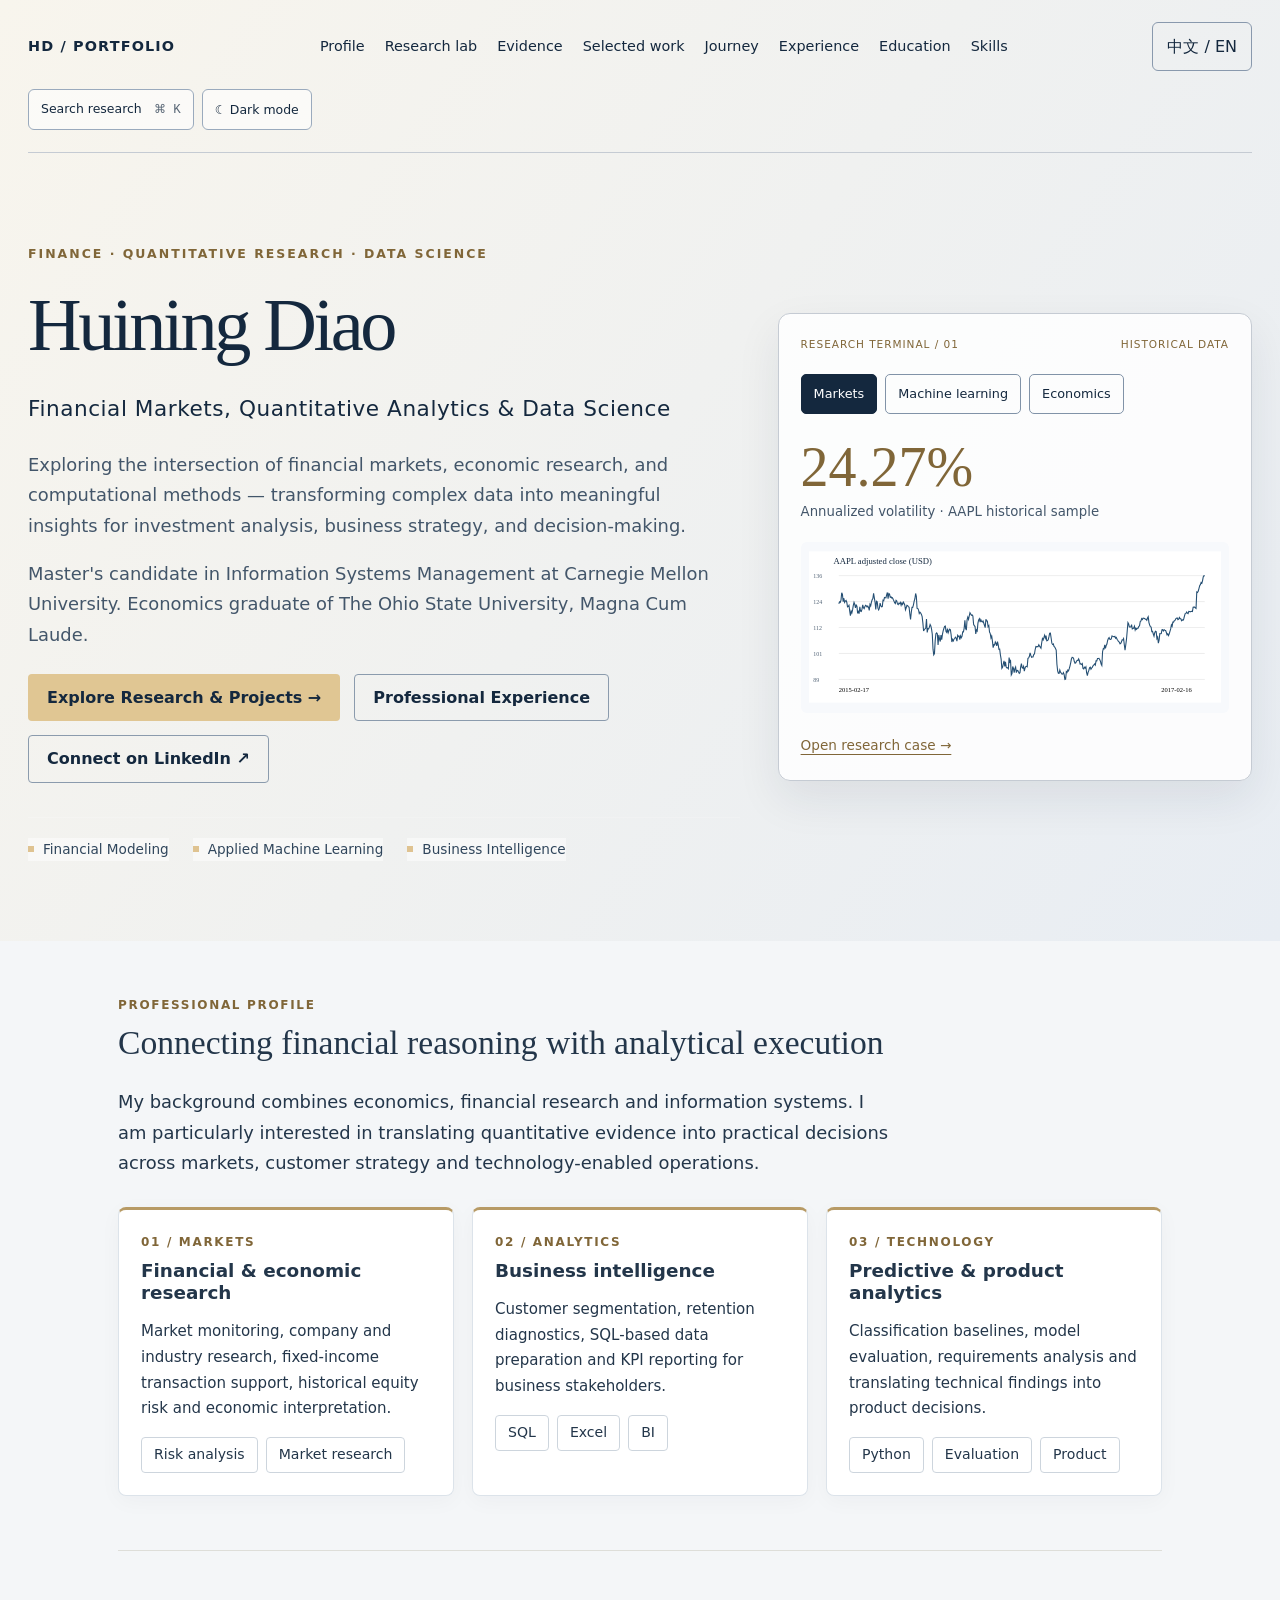
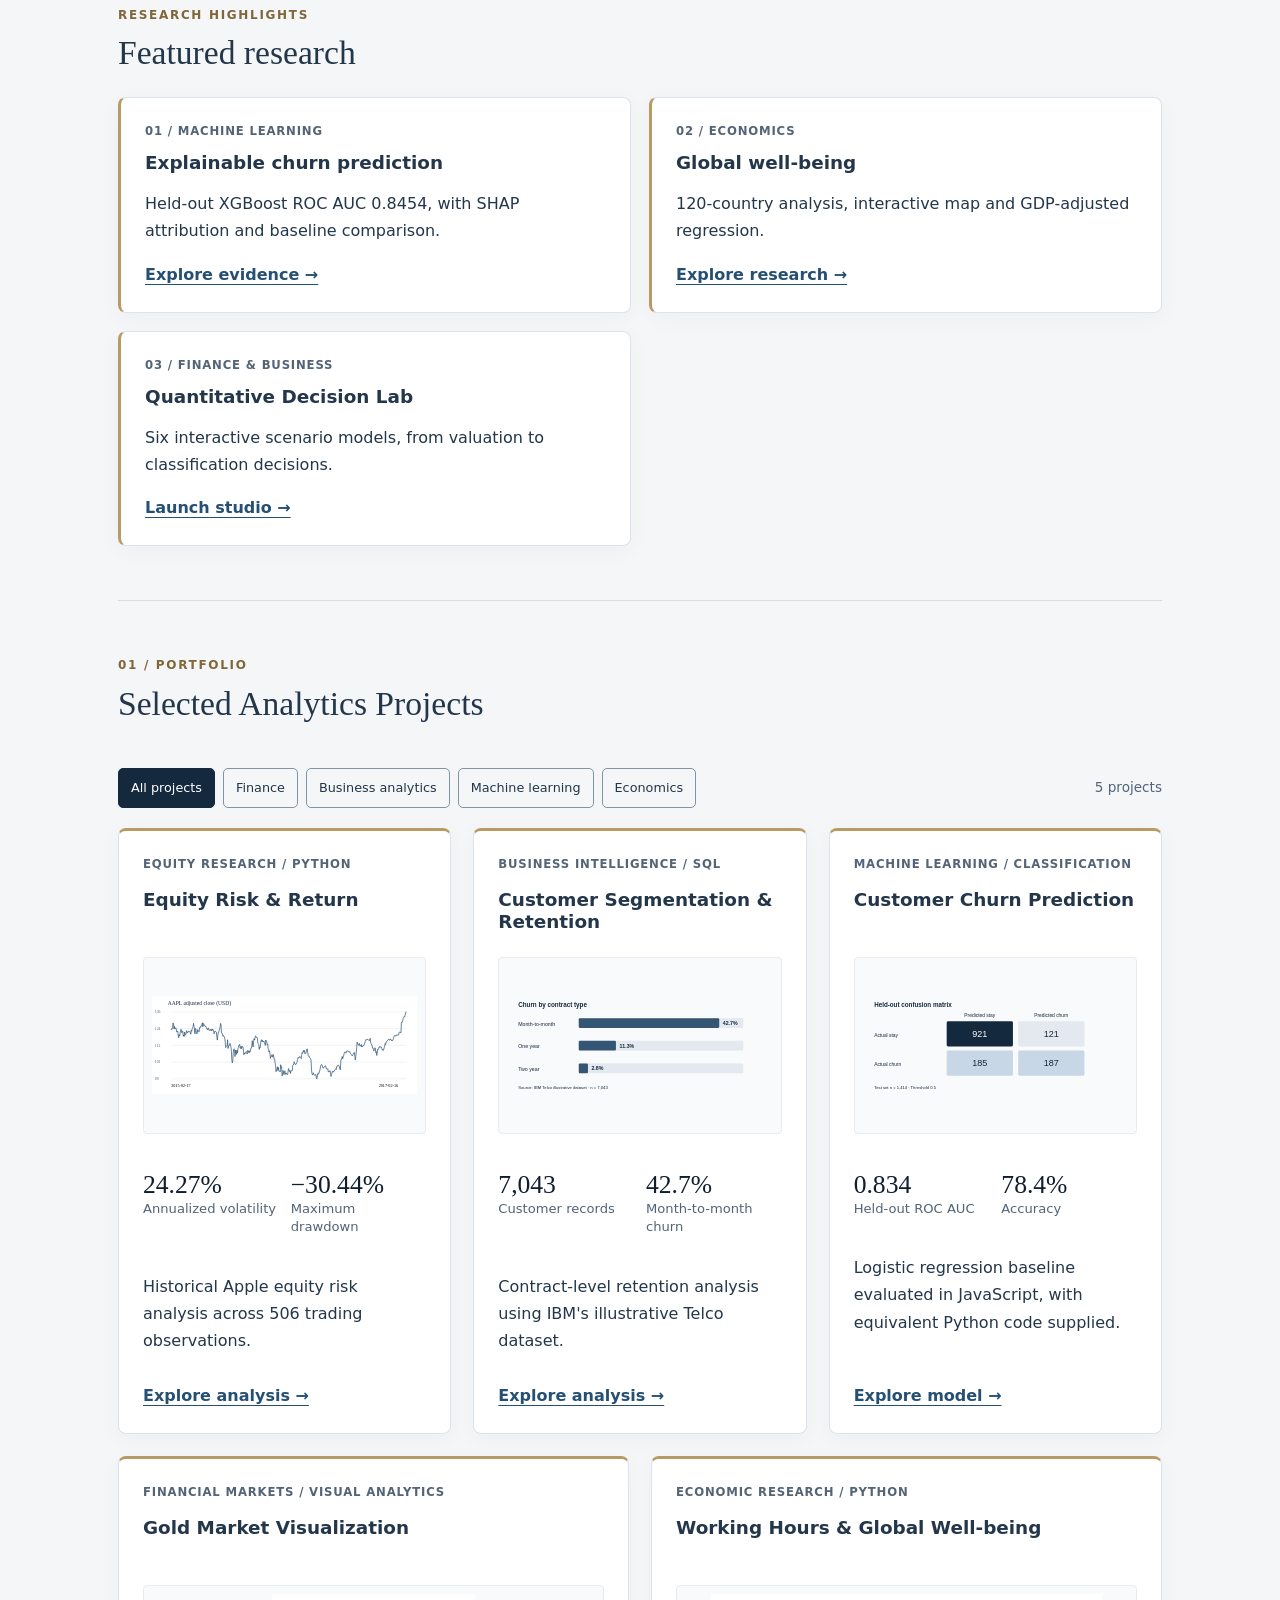
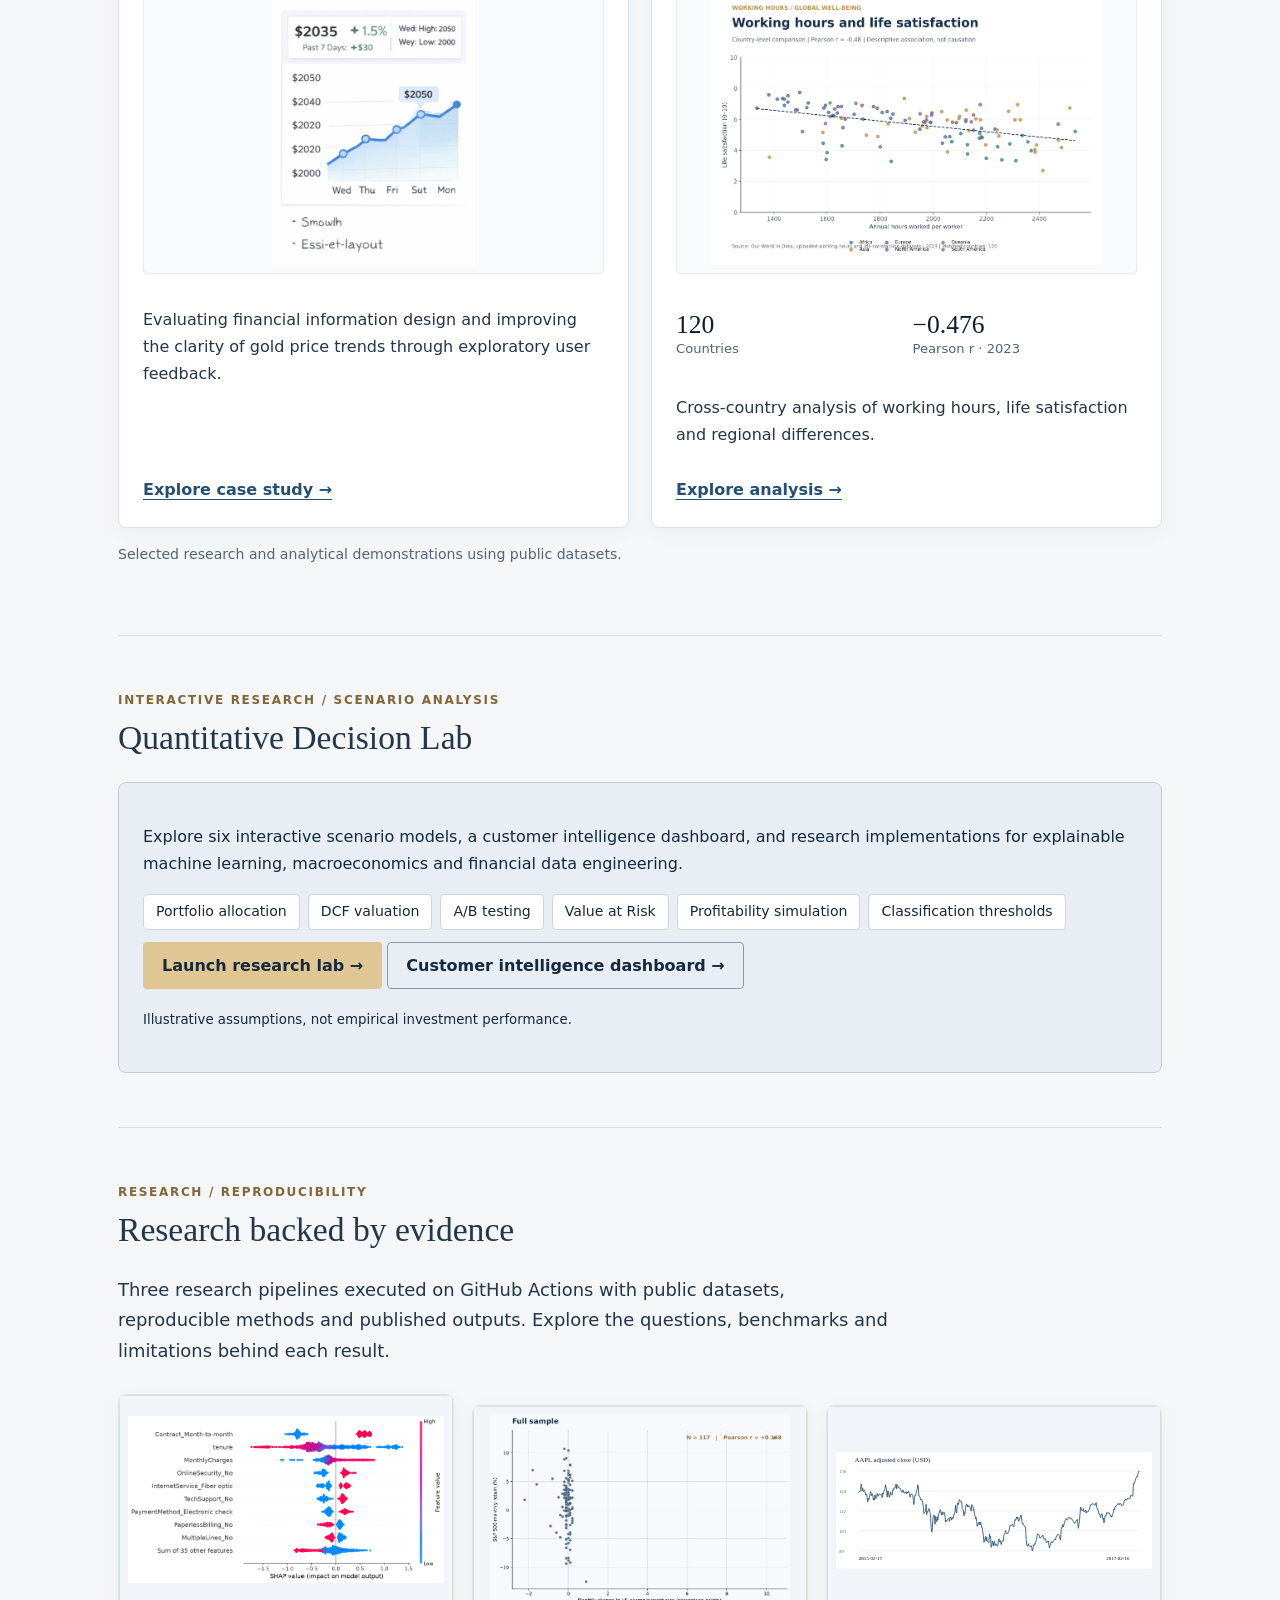
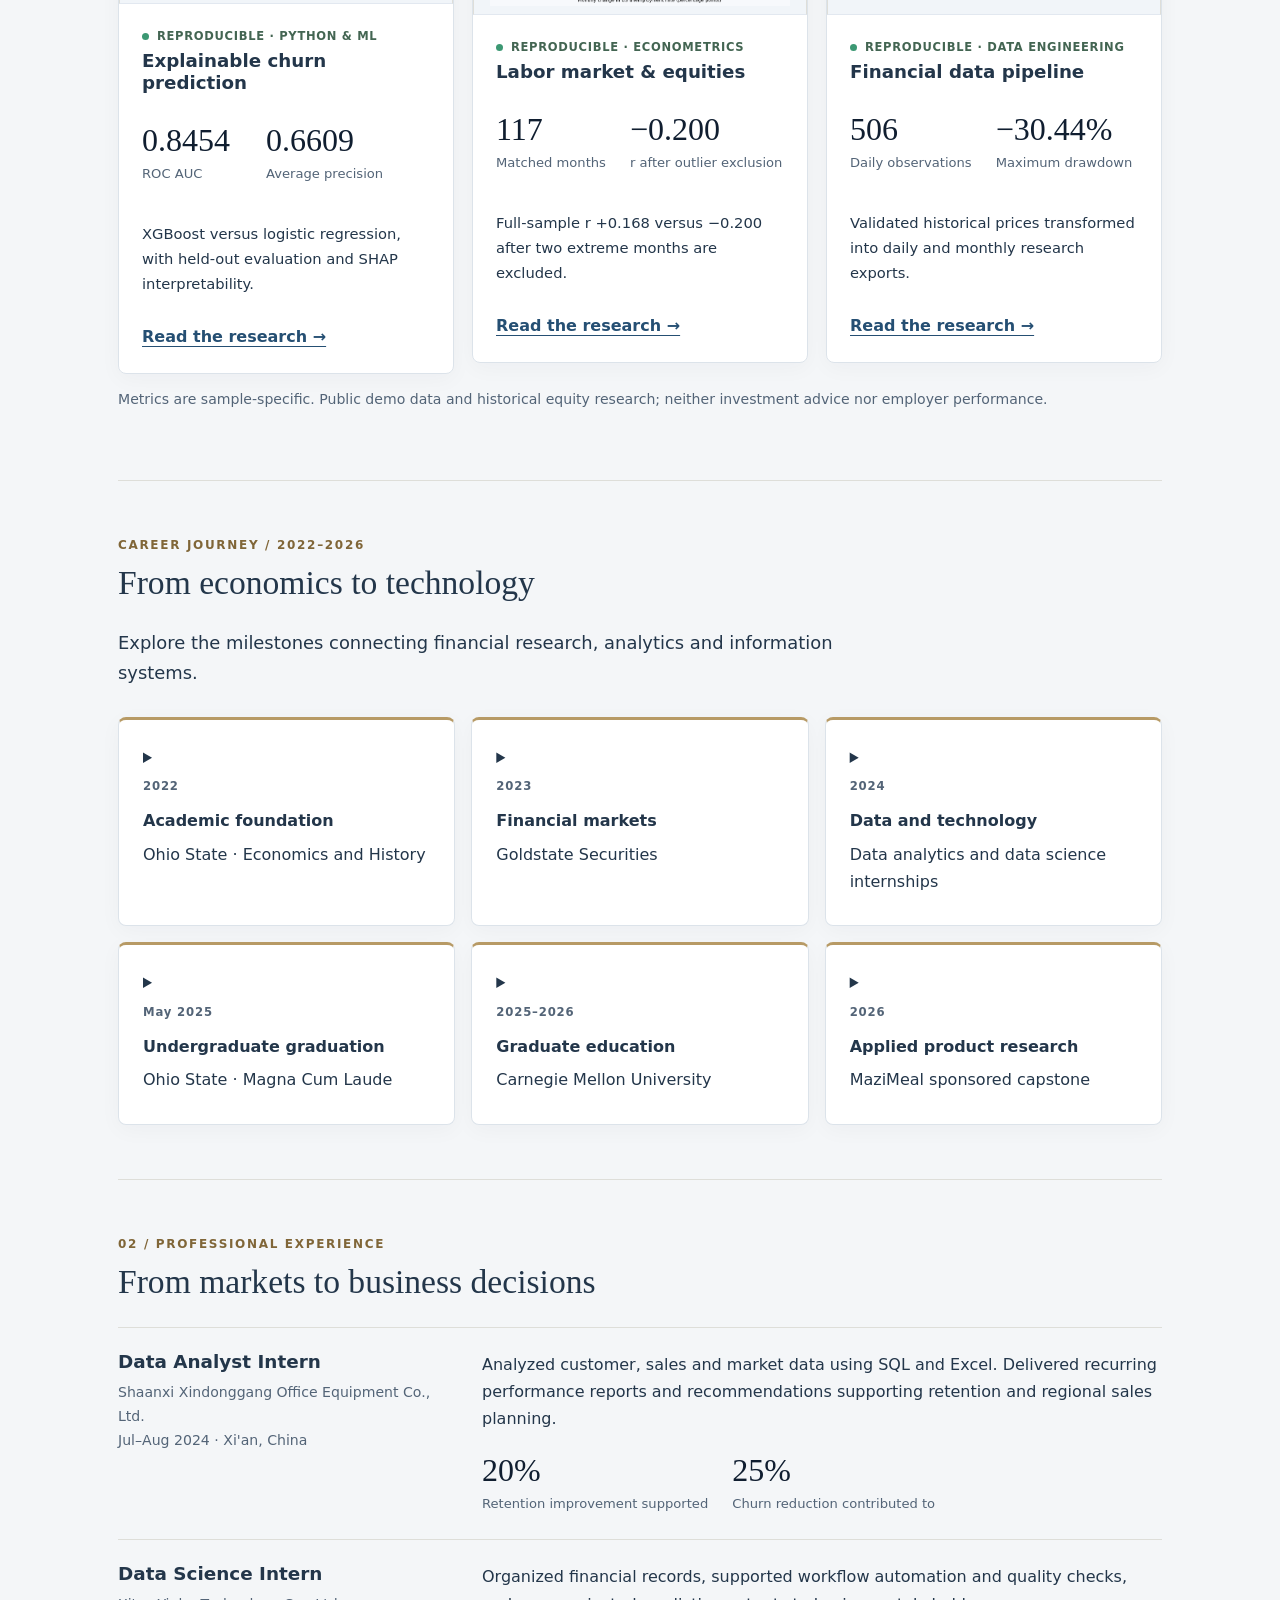
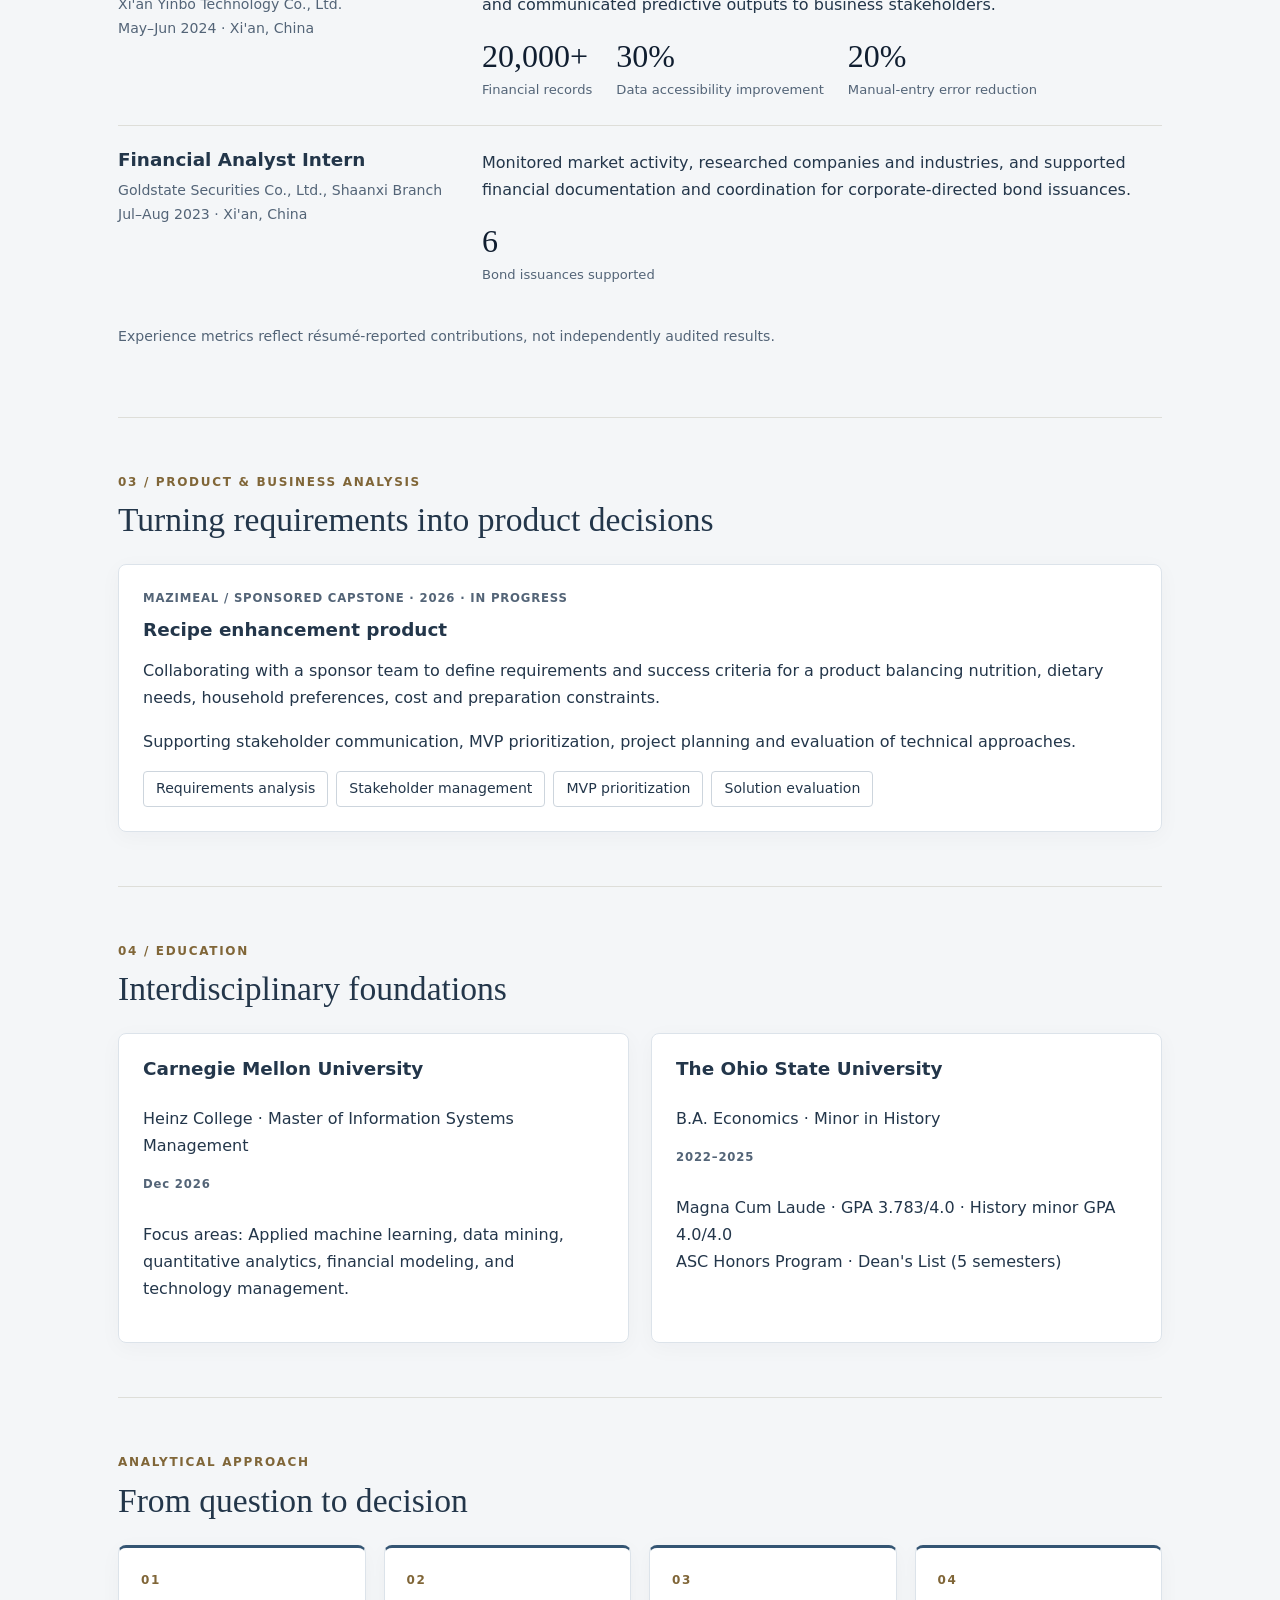
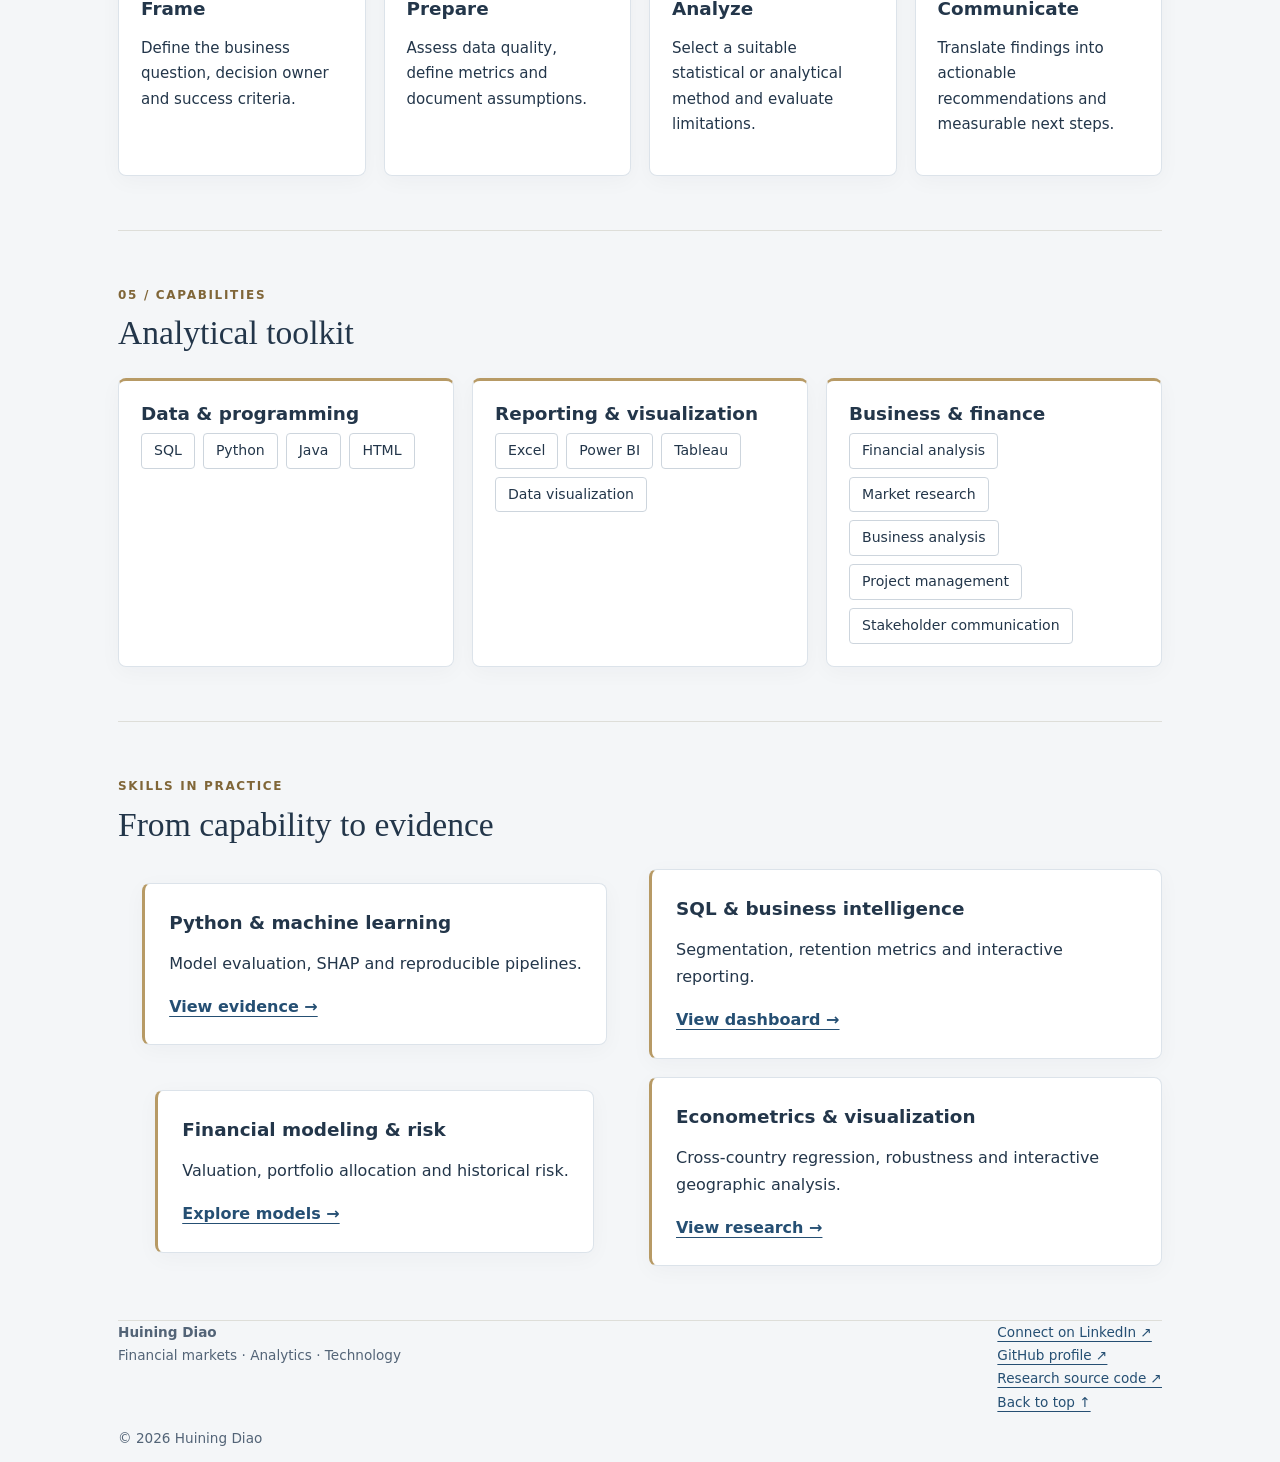
==== commit fe7f44f1: "Fix portfolio image delivery, dark mode and map navigation" ====
--- a/index.html
+++ b/index.html
@@ -1,7 +1,7 @@
 <!doctype html>
-<html lang="en"><head><meta charset="utf-8"><meta name="viewport" content="width=device-width, initial-scale=1"><meta name="description" content="Huining Diao — financial markets, business analytics and information systems. Selected Analytics Projects and professional experience."><meta property="og:type" content="website"><meta property="og:url" content="https://huining66.github.io/huining-Diao-portfolio/"><link rel="canonical" href="https://huining66.github.io/huining-Diao-portfolio/"><meta property="og:title" content="Huining Diao | Professional Portfolio"><meta property="og:description" content="Financial markets, quantitative analytics and data science."><link rel="icon" href="assets/favicon.svg" type="image/svg+xml"><title>Huining Diao | Professional Portfolio</title><link rel="stylesheet" href="assets/portfolio.css?v=882904c"><style>.career-track{display:grid;grid-template-columns:repeat(3,minmax(0,1fr));gap:16px}.career-track details{border-top:3px solid #b79a65;min-width:0}.career-track summary{cursor:pointer}.career-track summary strong,.career-track summary span{display:block;margin:.4rem 0}.career-track summary:focus-visible{outline:2px solid #b79a65;outline-offset:4px}@media(max-width:760px){.career-track{grid-template-columns:1fr}.career-track details{border-top:1px solid;border-left:3px solid #b79a65}}</style><style>@keyframes hd-enter{from{opacity:.65;transform:translateY(12px)}to{opacity:1;transform:none}}.hd-visible{animation:hd-enter .55s ease-out both} @media(hover:hover) and (prefers-reduced-motion:no-preference){main article.card,main .evidence-card{transition:transform .2s,box-shadow .2s}main article.card:hover,main .evidence-card:hover{transform:translateY(-4px);box-shadow:0 12px 28px #14283e20}}@media(prefers-reduced-motion:reduce){.hd-visible{animation:none}}</style></head>
+<html lang="en"><head><meta charset="utf-8"><meta name="viewport" content="width=device-width, initial-scale=1"><meta name="description" content="Huining Diao — financial markets, business analytics and information systems. Selected Analytics Projects and professional experience."><meta property="og:type" content="website"><meta property="og:url" content="https://huining66.github.io/huining-Diao-portfolio/"><link rel="canonical" href="https://huining66.github.io/huining-Diao-portfolio/"><meta property="og:title" content="Huining Diao | Professional Portfolio"><meta property="og:description" content="Financial markets, quantitative analytics and data science."><link rel="icon" href="assets/favicon.svg" type="image/svg+xml"><title>Huining Diao | Professional Portfolio</title><link rel="stylesheet" href="assets/portfolio.css?v=2"><style>.career-track{display:grid;grid-template-columns:repeat(3,minmax(0,1fr));gap:16px}.career-track details{border-top:3px solid #b79a65;min-width:0}.career-track summary{cursor:pointer}.career-track summary strong,.career-track summary span{display:block;margin:.4rem 0}.career-track summary:focus-visible{outline:2px solid #b79a65;outline-offset:4px}@media(max-width:760px){.career-track{grid-template-columns:1fr}.career-track details{border-top:1px solid;border-left:3px solid #b79a65}}</style><style>@keyframes hd-enter{from{opacity:.65;transform:translateY(12px)}to{opacity:1;transform:none}}.hd-visible{animation:hd-enter .55s ease-out both} @media(hover:hover) and (prefers-reduced-motion:no-preference){main article.card,main .evidence-card{transition:transform .2s,box-shadow .2s}main article.card:hover,main .evidence-card:hover{transform:translateY(-4px);box-shadow:0 12px 28px #14283e20}}@media(prefers-reduced-motion:reduce){.hd-visible{animation:none}}</style></head>
 <body id="top"><a class="skip-link" href="#work">Skip to selected work</a><header><div class="wrap"><nav aria-label="Main navigation"><a class="brand" href="./">HD / PORTFOLIO</a><div><a href="#profile">Profile</a><a href="research-lab.html">Research lab</a><a href="#verified-research">Evidence</a><a href="#work">Selected work</a><a href="#journey">Journey</a><a href="#experience">Experience</a><a href="#education">Education</a><a href="#skills">Skills</a></div></nav><div class="hero"><div class="eyebrow">Finance · Quantitative Research · Data Science</div><h1>Huining Diao</h1><p class="subtitle">Financial Markets, Quantitative Analytics &amp; Data Science</p><p>Exploring the intersection of financial markets, economic research, and computational methods — transforming complex data into meaningful insights for investment analysis, business strategy, and decision-making.</p><p>Master's candidate in Information Systems Management at Carnegie Mellon University. Economics graduate of The Ohio State University, Magna Cum Laude.</p><div class="hero-actions"><a class="button" href="#work">Explore Research &amp; Projects →</a><a class="secondary-button" href="#experience">Professional Experience</a><a class="secondary-button" href="https://www.linkedin.com/in/huining-diao-4359a025b" target="_blank" rel="noopener noreferrer">Connect on LinkedIn ↗</a></div><div class="hero-proof"><span>Financial Modeling</span><span>Applied Machine Learning</span><span>Business Intelligence</span></div></div><div class="terminal" aria-label="Selected research metrics"><div class="terminal-top"><span>RESEARCH TERMINAL / 01</span><span>HISTORICAL DATA</span></div><div class="terminal-tabs" role="group" aria-label="Research metric"><button data-metric="risk" aria-pressed="true">Markets</button><button data-metric="ml" aria-pressed="false">Machine learning</button><button data-metric="econ" aria-pressed="false">Economics</button></div><div class="terminal-value" id="terminal-value">24.27%</div><div id="terminal-label">Annualized volatility · AAPL historical sample</div><div class="terminal-chart"><img id="terminal-image" src="assets/market-risk.svg" alt="Historical equity price chart"></div><a id="terminal-link" href="market-risk.html">Open research case →</a></div></div></header>
-<main class="wrap"><section class="overview" id="profile"><div class="kicker">Professional profile</div><h2>Connecting financial reasoning with analytical execution</h2><p class="lead">My background combines economics, financial research and information systems. I am particularly interested in translating quantitative evidence into practical decisions across markets, customer strategy and technology-enabled operations.</p><div class="expertise-grid"><div class="card"><div class="kicker">01 / Markets</div><h3>Financial &amp; economic research</h3><p>Market monitoring, company and industry research, fixed-income transaction support, historical equity risk and economic interpretation.</p><div class="tags"><span>Risk analysis</span><span>Market research</span></div></div><div class="card"><div class="kicker">02 / Analytics</div><h3>Business intelligence</h3><p>Customer segmentation, retention diagnostics, SQL-based data preparation and KPI reporting for business stakeholders.</p><div class="tags"><span>SQL</span><span>Excel</span><span>BI</span></div></div><div class="card"><div class="kicker">03 / Technology</div><h3>Predictive &amp; product analytics</h3><p>Classification baselines, model evaluation, requirements analysis and translating technical findings into product decisions.</p><div class="tags"><span>Python</span><span>Evaluation</span><span>Product</span></div></div></div></section><section id="featured"><div class="kicker">Research highlights</div><h2>Featured research</h2><div class="research-grid"><article class="card"><div class="meta">01 / MACHINE LEARNING</div><h3>Explainable churn prediction</h3><p>Held-out XGBoost ROC AUC 0.8454, with SHAP attribution and baseline comparison.</p><a href="research-churn.html">Explore evidence →</a></article><article class="card"><div class="meta">02 / ECONOMICS</div><h3>Global well-being</h3><p>120-country analysis, interactive map and GDP-adjusted regression.</p><a href="wellbeing.html">Explore research →</a></article><article class="card"><div class="meta">03 / FINANCE &amp; BUSINESS</div><h3>Quantitative Decision Lab</h3><p>Six interactive scenario models, from valuation to classification decisions.</p><a href="research-lab.html">Launch studio →</a></article></div></section><section id="work"><div class="kicker">01 / Portfolio</div><h2>Selected Analytics Projects</h2><div class="project-controls"><div role="group" aria-label="Filter projects"><button data-filter="all" aria-pressed="true">All projects</button><button data-filter="finance" aria-pressed="false">Finance</button><button data-filter="business" aria-pressed="false">Business analytics</button><button data-filter="ml" aria-pressed="false">Machine learning</button><button data-filter="economics" aria-pressed="false">Economics</button></div><output id="project-count" aria-live="polite">5 projects</output></div><div class="grid project-grid"><article class="card"><div class="meta">EQUITY RESEARCH / PYTHON</div><h3>Equity Risk &amp; Return</h3><img src="assets/market-risk.svg" alt="Historical Apple adjusted close chart" loading="lazy" width="760" height="280"><div class="metrics"><div><strong>24.27%</strong><span>Annualized volatility</span></div><div><strong>−30.44%</strong><span>Maximum drawdown</span></div></div><p>Historical Apple equity risk analysis across 506 trading observations.</p><a href="market-risk.html">Explore analysis →</a></article><article class="card"><div class="meta">BUSINESS INTELLIGENCE / SQL</div><h3>Customer Segmentation &amp; Retention</h3><img src="assets/customer-segments.svg" alt="Churn rates by contract type" loading="lazy" width="760" height="280"><div class="metrics"><div><strong>7,043</strong><span>Customer records</span></div><div><strong>42.7%</strong><span>Month-to-month churn</span></div></div><p>Contract-level retention analysis using IBM's illustrative Telco dataset.</p><a href="customer-segments.html">Explore analysis →</a></article><article class="card"><div class="meta">MACHINE LEARNING / CLASSIFICATION</div><h3>Customer Churn Prediction</h3><img src="assets/churn-model.svg" alt="Held-out confusion matrix" loading="lazy" width="760" height="280"><div class="metrics"><div><strong>0.834</strong><span>Held-out ROC AUC</span></div><div><strong>78.4%</strong><span>Accuracy</span></div></div><p>Logistic regression baseline evaluated in JavaScript, with equivalent Python code supplied.</p><a href="churn-model.html">Explore model →</a></article><article class="card"><div class="meta">FINANCIAL MARKETS / VISUAL ANALYTICS</div><h3>Gold Market Visualization</h3><img src="https://github.com/user-attachments/assets/6b4fc308-5344-4ff9-b219-6b4bc6e96a5a" alt="Gold price visualization redesign" loading="lazy"><p>Evaluating financial information design and improving the clarity of gold price trends through exploratory user feedback.</p><a href="gold-market.html">Explore case study →</a></article><article class="card"><div class="meta">ECONOMIC RESEARCH / PYTHON</div><h3>Working Hours &amp; Global Well-being</h3><img src="06-working-hours-scatter.png" alt="Scatter plot of annual working hours and life satisfaction" loading="lazy"><div class="metrics"><div><strong>120</strong><span>Countries</span></div><div><strong>−0.476</strong><span>Pearson r · 2023</span></div></div><p>Cross-country analysis of working hours, life satisfaction and regional differences.</p><a href="wellbeing.html">Explore analysis →</a></article></div><p class="meta">Selected research and analytical demonstrations using public datasets.</p></section>
+<main class="wrap"><section class="overview" id="profile"><div class="kicker">Professional profile</div><h2>Connecting financial reasoning with analytical execution</h2><p class="lead">My background combines economics, financial research and information systems. I am particularly interested in translating quantitative evidence into practical decisions across markets, customer strategy and technology-enabled operations.</p><div class="expertise-grid"><div class="card"><div class="kicker">01 / Markets</div><h3>Financial &amp; economic research</h3><p>Market monitoring, company and industry research, fixed-income transaction support, historical equity risk and economic interpretation.</p><div class="tags"><span>Risk analysis</span><span>Market research</span></div></div><div class="card"><div class="kicker">02 / Analytics</div><h3>Business intelligence</h3><p>Customer segmentation, retention diagnostics, SQL-based data preparation and KPI reporting for business stakeholders.</p><div class="tags"><span>SQL</span><span>Excel</span><span>BI</span></div></div><div class="card"><div class="kicker">03 / Technology</div><h3>Predictive &amp; product analytics</h3><p>Classification baselines, model evaluation, requirements analysis and translating technical findings into product decisions.</p><div class="tags"><span>Python</span><span>Evaluation</span><span>Product</span></div></div></div></section><section id="featured"><div class="kicker">Research highlights</div><h2>Featured research</h2><div class="research-grid"><article class="card"><div class="meta">01 / MACHINE LEARNING</div><h3>Explainable churn prediction</h3><p>Held-out XGBoost ROC AUC 0.8454, with SHAP attribution and baseline comparison.</p><a href="research-churn.html">Explore evidence →</a></article><article class="card"><div class="meta">02 / ECONOMICS</div><h3>Global well-being</h3><p>120-country analysis, interactive map and GDP-adjusted regression.</p><a href="wellbeing.html">Explore research →</a></article><article class="card"><div class="meta">03 / FINANCE &amp; BUSINESS</div><h3>Quantitative Decision Lab</h3><p>Six interactive scenario models, from valuation to classification decisions.</p><a href="research-lab.html">Launch studio →</a></article></div></section><section id="work"><div class="kicker">01 / Portfolio</div><h2>Selected Analytics Projects</h2><div class="project-controls"><div role="group" aria-label="Filter projects"><button data-filter="all" aria-pressed="true">All projects</button><button data-filter="finance" aria-pressed="false">Finance</button><button data-filter="business" aria-pressed="false">Business analytics</button><button data-filter="ml" aria-pressed="false">Machine learning</button><button data-filter="economics" aria-pressed="false">Economics</button></div><output id="project-count" aria-live="polite">5 projects</output></div><div class="grid project-grid"><article class="card"><div class="meta">EQUITY RESEARCH / PYTHON</div><h3>Equity Risk &amp; Return</h3><img src="assets/market-risk.svg" alt="Historical Apple adjusted close chart" loading="lazy" width="760" height="280"><div class="metrics"><div><strong>24.27%</strong><span>Annualized volatility</span></div><div><strong>−30.44%</strong><span>Maximum drawdown</span></div></div><p>Historical Apple equity risk analysis across 506 trading observations.</p><a href="market-risk.html">Explore analysis →</a></article><article class="card"><div class="meta">BUSINESS INTELLIGENCE / SQL</div><h3>Customer Segmentation &amp; Retention</h3><img src="assets/customer-segments.svg" alt="Churn rates by contract type" loading="lazy" width="760" height="280"><div class="metrics"><div><strong>7,043</strong><span>Customer records</span></div><div><strong>42.7%</strong><span>Month-to-month churn</span></div></div><p>Contract-level retention analysis using IBM's illustrative Telco dataset.</p><a href="customer-segments.html">Explore analysis →</a></article><article class="card"><div class="meta">MACHINE LEARNING / CLASSIFICATION</div><h3>Customer Churn Prediction</h3><img src="assets/churn-model.svg" alt="Held-out confusion matrix" loading="lazy" width="760" height="280"><div class="metrics"><div><strong>0.834</strong><span>Held-out ROC AUC</span></div><div><strong>78.4%</strong><span>Accuracy</span></div></div><p>Logistic regression baseline evaluated in JavaScript, with equivalent Python code supplied.</p><a href="churn-model.html">Explore model →</a></article><article class="card"><div class="meta">FINANCIAL MARKETS / VISUAL ANALYTICS</div><h3>Gold Market Visualization</h3><img src="assets/gold-redesign.png" alt="Gold price visualization redesign" loading="lazy"><p>Evaluating financial information design and improving the clarity of gold price trends through exploratory user feedback.</p><a href="gold-market.html">Explore case study →</a></article><article class="card"><div class="meta">ECONOMIC RESEARCH / PYTHON</div><h3>Working Hours &amp; Global Well-being</h3><img src="06-working-hours-scatter.png" alt="Scatter plot of annual working hours and life satisfaction" loading="lazy"><div class="metrics"><div><strong>120</strong><span>Countries</span></div><div><strong>−0.476</strong><span>Pearson r · 2023</span></div></div><p>Cross-country analysis of working hours, life satisfaction and regional differences.</p><a href="wellbeing.html">Explore analysis →</a></article></div><p class="meta">Selected research and analytical demonstrations using public datasets.</p></section>
 <section id="lab"><div class="kicker">Interactive research / Scenario analysis</div><h2>Quantitative Decision Lab</h2><div class="lab"><p>Explore six interactive scenario models, a customer intelligence dashboard, and research implementations for explainable machine learning, macroeconomics and financial data engineering.</p><div class="tags"><span style="color:#14283e">Portfolio allocation</span><span style="color:#14283e">DCF valuation</span><span style="color:#14283e">A/B testing</span><span style="color:#14283e">Value at Risk</span><span style="color:#14283e">Profitability simulation</span><span style="color:#14283e">Classification thresholds</span></div><a class="button" href="research-lab.html">Launch research lab →</a> <a class="secondary-button" href="dashboard.html">Customer intelligence dashboard →</a><p><small>Illustrative assumptions, not empirical investment performance.</small></p></div></section><section id="verified-research"><div class="kicker">Research / Reproducibility</div><h2>Research backed by evidence</h2><p class="lead">Three research pipelines executed on GitHub Actions with public datasets, reproducible methods and published outputs. Explore the questions, benchmarks and limitations behind each result.</p><div class="evidence-grid"><article class="card"><img src="assets/research/shap_summary.png" loading="lazy" alt="SHAP feature attribution plot for executed XGBoost churn model"><div class="evidence-copy"><span class="ci-pill">Reproducible · Python &amp; ML</span><h3>Explainable churn prediction</h3><div class="metrics"><div><strong>0.8454</strong><span>ROC AUC</span></div><div><strong>0.6609</strong><span>Average precision</span></div></div><p>XGBoost versus logistic regression, with held-out evaluation and SHAP interpretability.</p><a href="research-churn.html">Read the research →</a></div></article><article class="card"><img src="assets/research/macro_scatter.png" loading="lazy" alt="Monthly unemployment changes versus S&P 500 returns scatter plot"><div class="evidence-copy"><span class="ci-pill">Reproducible · Econometrics</span><h3>Labor market &amp; equities</h3><div class="metrics"><div><strong>117</strong><span>Matched months</span></div><div><strong>−0.200</strong><span>r after outlier exclusion</span></div></div><p>Full-sample r +0.168 versus −0.200 after two extreme months are excluded.</p><a href="research-macro.html">Read the research →</a></div></article><article class="card"><img src="assets/market-risk.svg" loading="lazy" alt="Historical Apple prices analyzed by automated equity data pipeline"><div class="evidence-copy"><span class="ci-pill">Reproducible · Data Engineering</span><h3>Financial data pipeline</h3><div class="metrics"><div><strong>506</strong><span>Daily observations</span></div><div><strong>−30.44%</strong><span>Maximum drawdown</span></div></div><p>Validated historical prices transformed into daily and monthly research exports.</p><a href="research-pipeline.html">Read the research →</a></div></article></div><p class="meta">Metrics are sample-specific. Public demo data and historical equity research; neither investment advice nor employer performance.</p></section><section id="journey"><div class="kicker">Career journey / 2022–2026</div><h2>From economics to technology</h2><p class="lead">Explore the milestones connecting financial research, analytics and information systems.</p><div class="career-track"><details class="card"><summary><span class="meta">2022</span><strong>Academic foundation</strong><span>Ohio State · Economics and History</span></summary><p>Economic reasoning and historical research.</p></details><details class="card"><summary><span class="meta">2023</span><strong>Financial markets</strong><span>Goldstate Securities</span></summary><p>Financial analysis and support for six bond issuances.</p></details><details class="card"><summary><span class="meta">2024</span><strong>Data and technology</strong><span>Data analytics and data science internships</span></summary><p>SQL, financial records and customer analysis.</p></details><details class="card"><summary><span class="meta">May 2025</span><strong>Undergraduate graduation</strong><span>Ohio State · Magna Cum Laude</span></summary><p>ASC Honors Program and Dean’s List.</p></details><details class="card"><summary><span class="meta">2025–2026</span><strong>Graduate education</strong><span>Carnegie Mellon University</span></summary><p>Information systems, machine learning and analytics.</p></details><details class="card"><summary><span class="meta">2026</span><strong>Applied product research</strong><span>MaziMeal sponsored capstone</span></summary><p>Stakeholder communication, requirements and evaluation.</p></details></div></section><section id="experience"><div class="kicker">02 / Professional experience</div><h2>From markets to business decisions</h2><div class="role"><div><h3>Data Analyst Intern</h3><div class="meta">Shaanxi Xindonggang Office Equipment Co., Ltd.<br>Jul–Aug 2024 · Xi'an, China</div></div><div><p>Analyzed customer, sales and market data using SQL and Excel. Delivered recurring performance reports and recommendations supporting retention and regional sales planning.</p><div class="metrics"><div><strong>20%</strong><span>Retention improvement supported</span></div><div><strong>25%</strong><span>Churn reduction contributed to</span></div></div></div></div><div class="role"><div><h3>Data Science Intern</h3><div class="meta">Xi'an Yinbo Technology Co., Ltd.<br>May–Jun 2024 · Xi'an, China</div></div><div><p>Organized financial records, supported workflow automation and quality checks, and communicated predictive outputs to business stakeholders.</p><div class="metrics"><div><strong>20,000+</strong><span>Financial records</span></div><div><strong>30%</strong><span>Data accessibility improvement</span></div><div><strong>20%</strong><span>Manual-entry error reduction</span></div></div></div></div><div class="role"><div><h3>Financial Analyst Intern</h3><div class="meta">Goldstate Securities Co., Ltd., Shaanxi Branch<br>Jul–Aug 2023 · Xi'an, China</div></div><div><p>Monitored market activity, researched companies and industries, and supported financial documentation and coordination for corporate-directed bond issuances.</p><div class="metrics"><div><strong>6</strong><span>Bond issuances supported</span></div></div></div></div><p class="meta">Experience metrics reflect résumé-reported contributions, not independently audited results.</p></section>
 <section id="product"><div class="kicker">03 / Product &amp; business analysis</div><h2>Turning requirements into product decisions</h2><div class="card"><div class="meta">MAZIMEAL / SPONSORED CAPSTONE · 2026 · IN PROGRESS</div><h3>Recipe enhancement product</h3><p>Collaborating with a sponsor team to define requirements and success criteria for a product balancing nutrition, dietary needs, household preferences, cost and preparation constraints.</p><p>Supporting stakeholder communication, MVP prioritization, project planning and evaluation of technical approaches.</p><div class="tags"><span>Requirements analysis</span><span>Stakeholder management</span><span>MVP prioritization</span><span>Solution evaluation</span></div></div></section><section id="education"><div class="kicker">04 / Education</div><h2>Interdisciplinary foundations</h2><div class="grid"><div class="card"><h3>Carnegie Mellon University</h3><p>Heinz College · Master of Information Systems Management</p><div class="meta">Dec 2026</div><p>Focus areas: Applied machine learning, data mining, quantitative analytics, financial modeling, and technology management.</p></div><div class="card"><h3>The Ohio State University</h3><p>B.A. Economics · Minor in History</p><div class="meta">2022–2025</div><p>Magna Cum Laude · GPA 3.783/4.0 · History minor GPA 4.0/4.0<br>ASC Honors Program · Dean's List (5 semesters)</p></div></div></section>
 <section id="approach"><div class="kicker">Analytical approach</div><h2>From question to decision</h2><div class="expertise-grid process-grid"><div class="card"><div class="kicker">01</div><h3>Frame</h3><p>Define the business question, decision owner and success criteria.</p></div><div class="card"><div class="kicker">02</div><h3>Prepare</h3><p>Assess data quality, define metrics and document assumptions.</p></div><div class="card"><div class="kicker">03</div><h3>Analyze</h3><p>Select a suitable statistical or analytical method and evaluate limitations.</p></div><div class="card"><div class="kicker">04</div><h3>Communicate</h3><p>Translate findings into actionable recommendations and measurable next steps.</p></div></div></section><section id="skills"><div class="kicker">05 / Capabilities</div><h2>Analytical toolkit</h2><div class="expertise-grid"><div class="card"><h3>Data & programming</h3><div class="tags"><span>SQL</span><span>Python</span><span>Java</span><span>HTML</span></div></div><div class="card"><h3>Reporting & visualization</h3><div class="tags"><span>Excel</span><span>Power BI</span><span>Tableau</span><span>Data visualization</span></div></div><div class="card"><h3>Business & finance</h3><div class="tags"><span>Financial analysis</span><span>Market research</span><span>Business analysis</span><span>Project management</span><span>Stakeholder communication</span></div></div></div></section><section id="skill-evidence"><div class="kicker">Skills in practice</div><h2>From capability to evidence</h2><div class="research-grid"><article class="card"><h3>Python &amp; machine learning</h3><p>Model evaluation, SHAP and reproducible pipelines.</p><a href="research-churn.html">View evidence →</a></article><article class="card"><h3>SQL &amp; business intelligence</h3><p>Segmentation, retention metrics and interactive reporting.</p><a href="dashboard.html">View dashboard →</a></article><article class="card"><h3>Financial modeling &amp; risk</h3><p>Valuation, portfolio allocation and historical risk.</p><a href="research-lab.html">Explore models →</a></article><article class="card"><h3>Econometrics &amp; visualization</h3><p>Cross-country regression, robustness and interactive geographic analysis.</p><a href="wellbeing.html">View research →</a></article></div></section></main><footer class="wrap"><div class="footer-inner"><div><strong>Huining Diao</strong><br>Financial markets · Analytics · Technology</div><div><a href="https://www.linkedin.com/in/huining-diao-4359a025b" target="_blank" rel="noopener noreferrer">Connect on LinkedIn ↗</a><br><a href="https://github.com/huining66">GitHub profile ↗</a><br><a href="https://github.com/huining66/huining-Diao-portfolio">Research source code ↗</a><br><a href="#top">Back to top ↑</a></div></div><p>© 2026 Huining Diao</p></footer><script src="assets/studio.js" defer></script><script src="assets/experience.js?v=1c44c16" defer></script><script>if('IntersectionObserver'in window&&!matchMedia('(prefers-reduced-motion: reduce)').matches){const o=new IntersectionObserver(es=>{for(const e of es)if(e.isIntersecting){e.target.classList.add('hd-visible');o.unobserve(e.target)}},{threshold:.08});document.querySelectorAll('main>section').forEach(e=>o.observe(e))}</script><script>(()=>{const dict={"Connect on LinkedIn ↗":"LinkedIn 职业联系 ↗","Professional profile":"职业简介","Connecting financial reasoning with analytical execution":"连接金融研究与数据分析实践","Featured research":"精选研究","Selected Analytics Projects":"精选分析项目","Quantitative Decision Lab":"量化决策实验室","Research backed by evidence":"可验证的研究成果，而非仅有原型","From economics to technology":"从经济学到信息技术","From markets to business decisions":"从金融市场到商业决策","Interdisciplinary foundations":"跨学科教育背景","Analytical toolkit":"分析技能工具箱","From capability to evidence":"从专业能力到实际成果","Profile":"简介","Research lab":"研究实验室","Evidence":"研究成果","Selected work":"精选项目","Journey":"职业历程","Experience":"实习经历","Education":"教育背景","Skills":"专业技能","Financial Markets, Quantitative Analytics & Data Science":"金融市场、量化分析与数据科学","Research highlights":"研究亮点","Career journey / 2022–2026":"职业历程 / 2022–2026","Skills in practice":"技能实践","All projects":"全部项目","Finance":"金融","Business analytics":"商业分析","Machine learning":"机器学习","Economics":"经济学","Explore Research & Projects →":"探索研究与项目 →","Professional Experience":"职业经历","My background combines economics, financial research and information systems. I am particularly interested in translating quantitative evidence into practical decisions across markets, customer strategy and technology-enabled operations.":"我的背景融合经济学、金融研究与信息系统，关注如何将量化证据转化为金融市场、客户策略与技术驱动运营中的实际决策。","Exploring the intersection of financial markets, economic research, and computational methods — transforming complex data into meaningful insights for investment analysis, business strategy, and decision-making.":"探索金融市场、经济研究与计算方法的交叉领域，将复杂数据转化为支持投资分析、商业策略与决策的洞察。","Master's candidate in Information Systems Management at Carnegie Mellon University. Economics graduate of The Ohio State University, Magna Cum Laude.":"卡内基梅隆大学信息系统管理硕士在读，俄亥俄州立大学经济学本科荣誉毕业（Magna Cum Laude）。"};const nav=document.querySelector('nav');const b=document.createElement('button');b.type='button';b.id='language-toggle';b.style.cssText='font:inherit;color:inherit;background:transparent;border:1px solid #8999ad;border-radius:6px;padding:10px 14px;cursor:pointer;white-space:nowrap';b.textContent='中文 / EN';b.setAttribute('aria-label','Toggle homepage Chinese overview');nav.append(b);const entries=[];const w=document.createTreeWalker(document.body,NodeFilter.SHOW_TEXT);while(w.nextNode()){const n=w.currentNode;if(n.parentElement.closest('script,style,button#language-toggle'))continue;const k=n.textContent.trim();if(Object.hasOwn(dict,k))entries.push([n,n.textContent,dict[k]])}let zh=false;const apply=()=>{for(const [n,en,cn] of entries)n.textContent=zh?cn:en;b.textContent=zh?'English / 中文':'中文 / EN';b.setAttribute('aria-pressed',String(zh));note.hidden=!zh;try{localStorage.setItem('hd-language',zh?'zh':'en')}catch{}};b.onclick=()=>{zh=!zh;apply()};const note=document.createElement('p');note.className='meta';note.textContent='中文导览：部分项目详情、研究数据及交互控件保留英文。';note.hidden=true;document.querySelector('main').prepend(note);try{zh=localStorage.getItem('hd-language')==='zh'}catch{}apply()})();</script></body></html>
--- a/assets/portfolio.css
+++ b/assets/portfolio.css
@@ -65,7 +65,7 @@
 @media(prefers-reduced-motion:reduce){.card{transition:none}}
 
 .studio-tools{display:flex;gap:8px;flex-wrap:wrap}.studio-tools button,.command-head button{font:inherit;font-size:.78rem;color:inherit;background:transparent;border:1px solid #8293a8;border-radius:5px;padding:7px 10px;cursor:pointer}.studio-tools kbd{margin-left:8px;opacity:.7}.studio-command{width:min(520px,92vw);max-height:80vh;overflow:auto;border:1px solid #8394a7;border-radius:12px;background:var(--paper);color:var(--ink);padding:22px;box-shadow:0 20px 80px #0005}.studio-command::backdrop{background:#071321aa}.command-head{display:flex;justify-content:space-between;align-items:center;font-weight:700}.studio-command input{width:100%;margin:16px 0;padding:12px;font:inherit;border:1px solid #8293a8;border-radius:6px;background:var(--paper);color:var(--ink)}#studio-results a{display:block;padding:9px;border-bottom:1px solid var(--line)}.reading-progress{position:fixed;top:0;left:0;height:3px;background:#b79a65;z-index:99;pointer-events:none}
-html[data-theme=dark]{--paper:#111d2c;--ink:#dce6ef;--navy:#e3eaf1;--line:#35465a;color-scheme:dark}html[data-theme=dark] .card,html[data-theme=dark] .stat-band>div,html[data-theme=dark] .pipeline-steps>div,html[data-theme=dark] .figure-card{background:#1b2b3e;border-color:#35465a}html[data-theme=dark] a{color:#a9d1ef}html[data-theme=dark] header a{color:#e3eaf1}html[data-theme=dark] .button{color:#14283e}html[data-theme=dark] .meta,html[data-theme=dark] .metrics span,html[data-theme=dark] .caption,html[data-theme=dark] .stat-band>div>span:last-child,html[data-theme=dark] .pipeline-steps p,html[data-theme=dark] .figure-card figcaption{color:#b8c9d9}html[data-theme=dark] .kicker{color:#dfc391}html[data-theme=dark] .stat-value,html[data-theme=dark] .pipeline-steps strong{color:#e3eaf1}html[data-theme=dark] .tags span{background:#24374c;color:#e3eaf1!important;border-color:#506278}html[data-theme=dark] .explorer{color:#172b43;color-scheme:light}html[data-theme=dark] .explorer a{color:#254f73}html[data-theme=dark] .project-controls button[aria-pressed=true]{background:#e0c693;color:#14283e}
+html[data-theme=dark]{--paper:#111d2c;--ink:#dce6ef;--navy:#e3eaf1;--line:#35465a;color-scheme:dark}html[data-theme=dark] .card,html[data-theme=dark] .stat-band>div,html[data-theme=dark] .pipeline-steps>div,html[data-theme=dark] .figure-card{background:#1b2b3e;border-color:#35465a}html[data-theme=dark] a{color:#a9d1ef}html[data-theme=dark] header a{color:#e3eaf1}html[data-theme=dark] .button{color:#14283e}html[data-theme=dark] .meta,html[data-theme=dark] .metrics span,html[data-theme=dark] .caption,html[data-theme=dark] .stat-band>div>span:last-child,html[data-theme=dark] .pipeline-steps p,html[data-theme=dark] .figure-card figcaption{color:#b8c9d9}html[data-theme=dark] .kicker{color:#dfc391}html[data-theme=dark] .stat-value,html[data-theme=dark] .pipeline-steps strong{color:#e3eaf1}html[data-theme=dark] .tags span{background:#24374c;color:#e3eaf1!important;border-color:#506278}html[data-theme=dark] .project-controls button[aria-pressed=true]{background:#e0c693;color:#14283e}
 
 html[data-theme=dark] header{background:#101e30;color:#fff}html[data-theme=dark] .project-controls output,html[data-theme=dark] footer{color:#b8c9d9}.studio-tools button{background:#14283e;color:#e3eaf1;border:1px solid #8293a8;border-radius:6px;padding:8px 12px}.studio-tools button[aria-pressed=true]{border-color:#dfc391;color:#dfc391}
 
@@ -89,4 +89,54 @@
 html[data-theme=dark] .terminal{background:#15283c}
 html[data-theme=dark] .lab{background:#172b40;color:#e3eaf1}
 html[data-theme=dark] .lab small,html[data-theme=dark] .lab output,html[data-theme=dark] .lab label{color:#e3eaf1}
-@media(prefers-reduced-motion:no-preference){body,header,.terminal,.card,.lab{transition:background-color .22s,color .22s,border-color .22s}}
+.map-controls {
+  display: flex;
+  flex-wrap: wrap;
+  gap: 8px;
+  margin: 12px 0;
+}
+.map-controls button {
+  min-height: 44px;
+  padding: 6px 12px;
+  border: 1px solid #94a3b8;
+  border-radius: 6px;
+  background: var(--paper);
+  color: var(--ink);
+  font: inherit;
+}
+.map-controls button:disabled { opacity: .6; }
+.map-controls button:enabled { cursor: pointer; }
+#world-map {
+  background: #e7eff7;
+  border: 1px solid #94a3b8;
+  border-radius: 8px;
+}
+#world-map.can-pan { cursor: grab; touch-action: none; }
+#world-map.can-pan:active { cursor: grabbing; }
+#world-map path { stroke: #fff; stroke-width: .5; }
+#world-map [data-country] { cursor: pointer; }
+#world-map [data-selected] {
+  stroke: #73430b;
+  stroke-width: 2;
+  vector-effect: non-scaling-stroke;
+}
+#world-map:focus-visible { outline: 3px solid #b45309; outline-offset: 3px; }
+html[data-theme=dark] .explorer {
+  background: #1b2b3e;
+  color: var(--ink);
+  color-scheme: dark;
+}
+html[data-theme=dark] .explorer a { color: #a9d1ef; }
+html[data-theme=dark] .explorer select {
+  background: var(--paper);
+  color: var(--ink);
+}
+html[data-theme=dark] #scatter {
+  background: #f1f5f9;
+  border-radius: 8px;
+}
+html[data-theme=dark] .pipeline-steps > div > span { color: #dfc391; }
+html[data-theme=dark] .ci-pill {
+  background: #24374c;
+  color: #b9e8cf;
+}
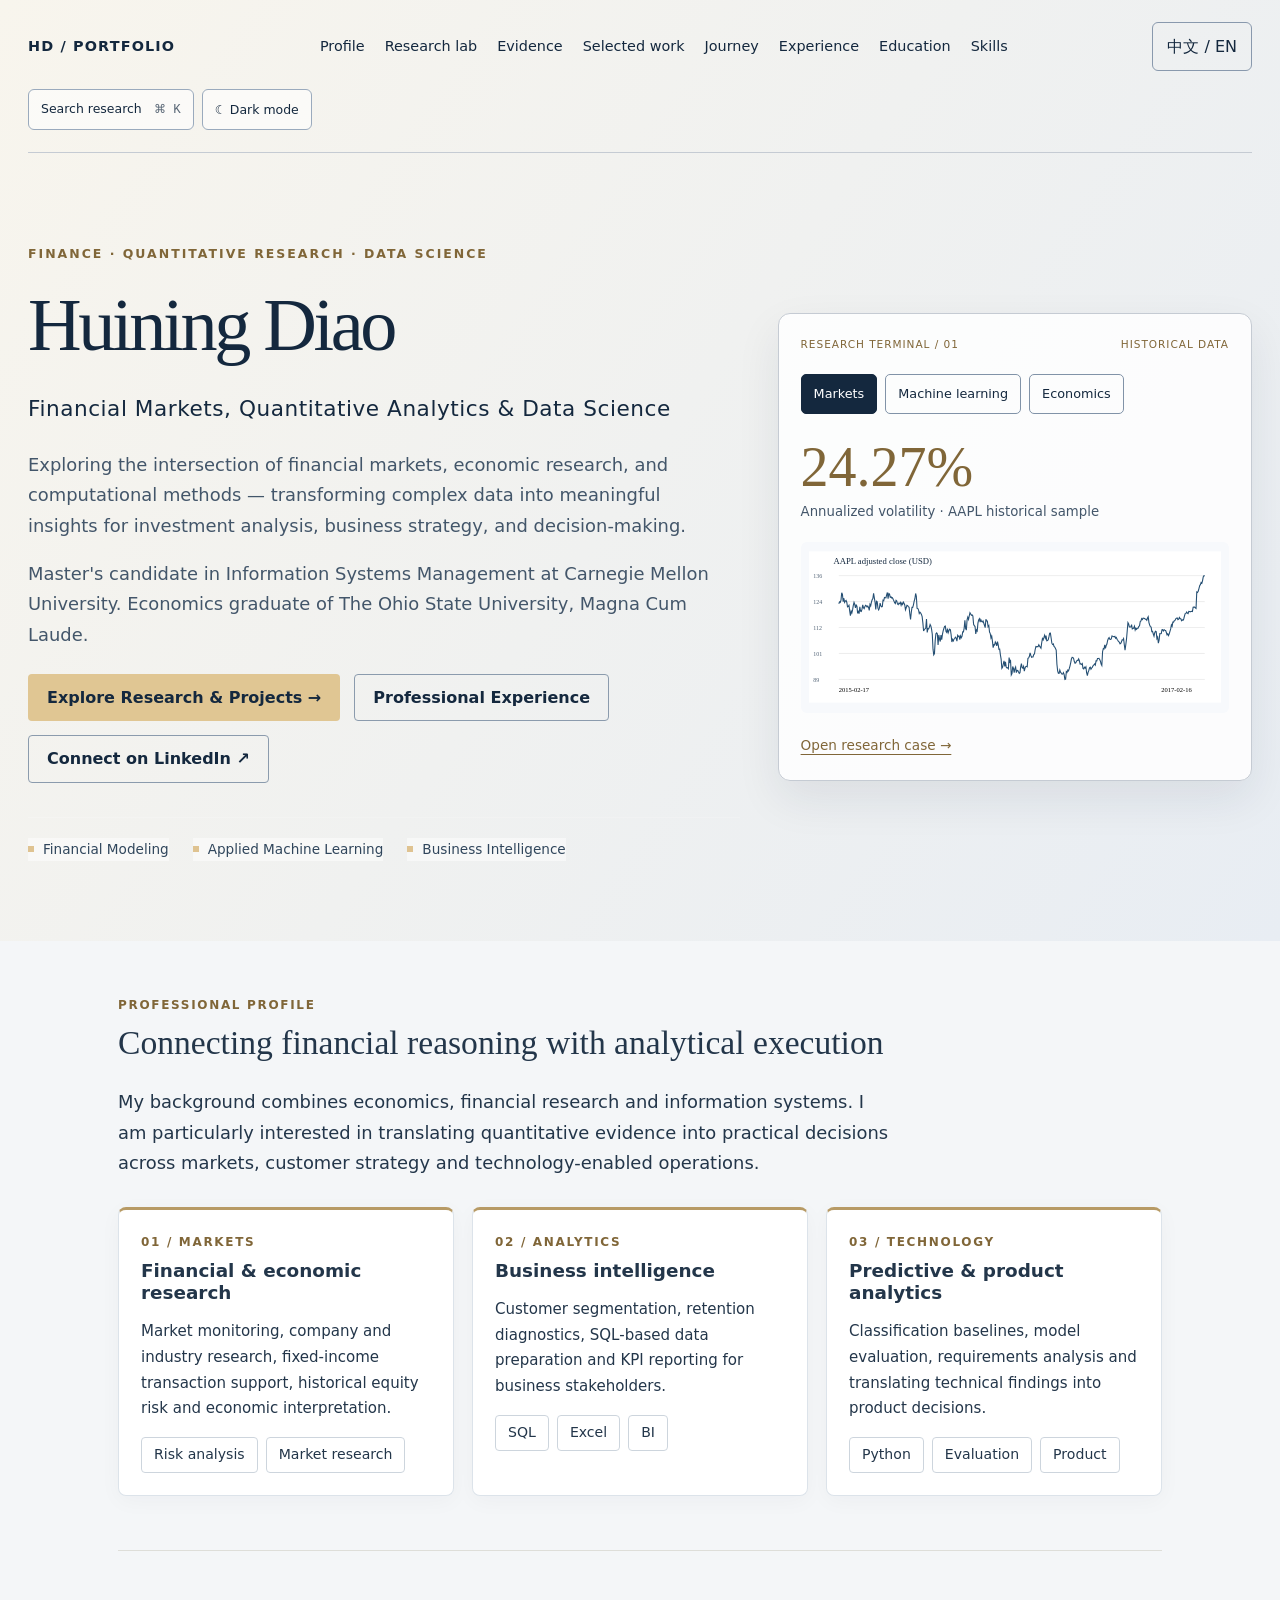
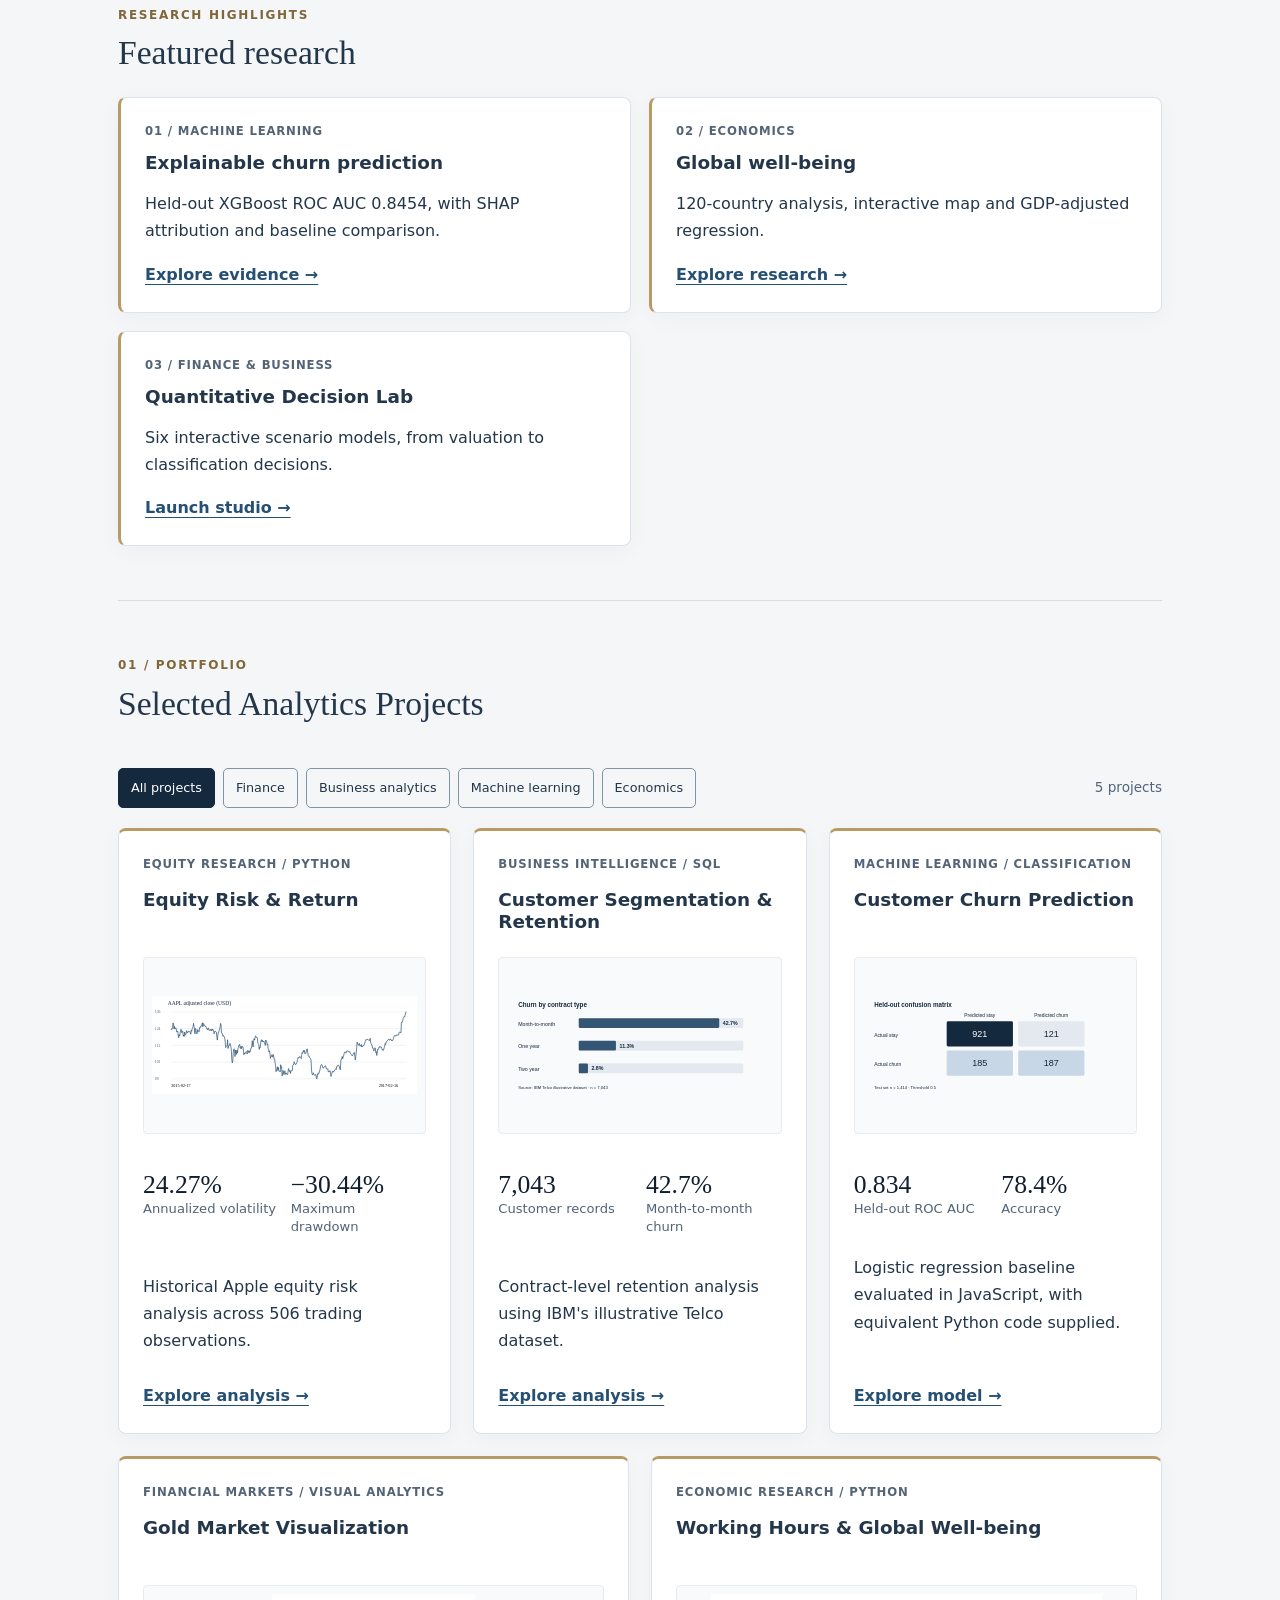
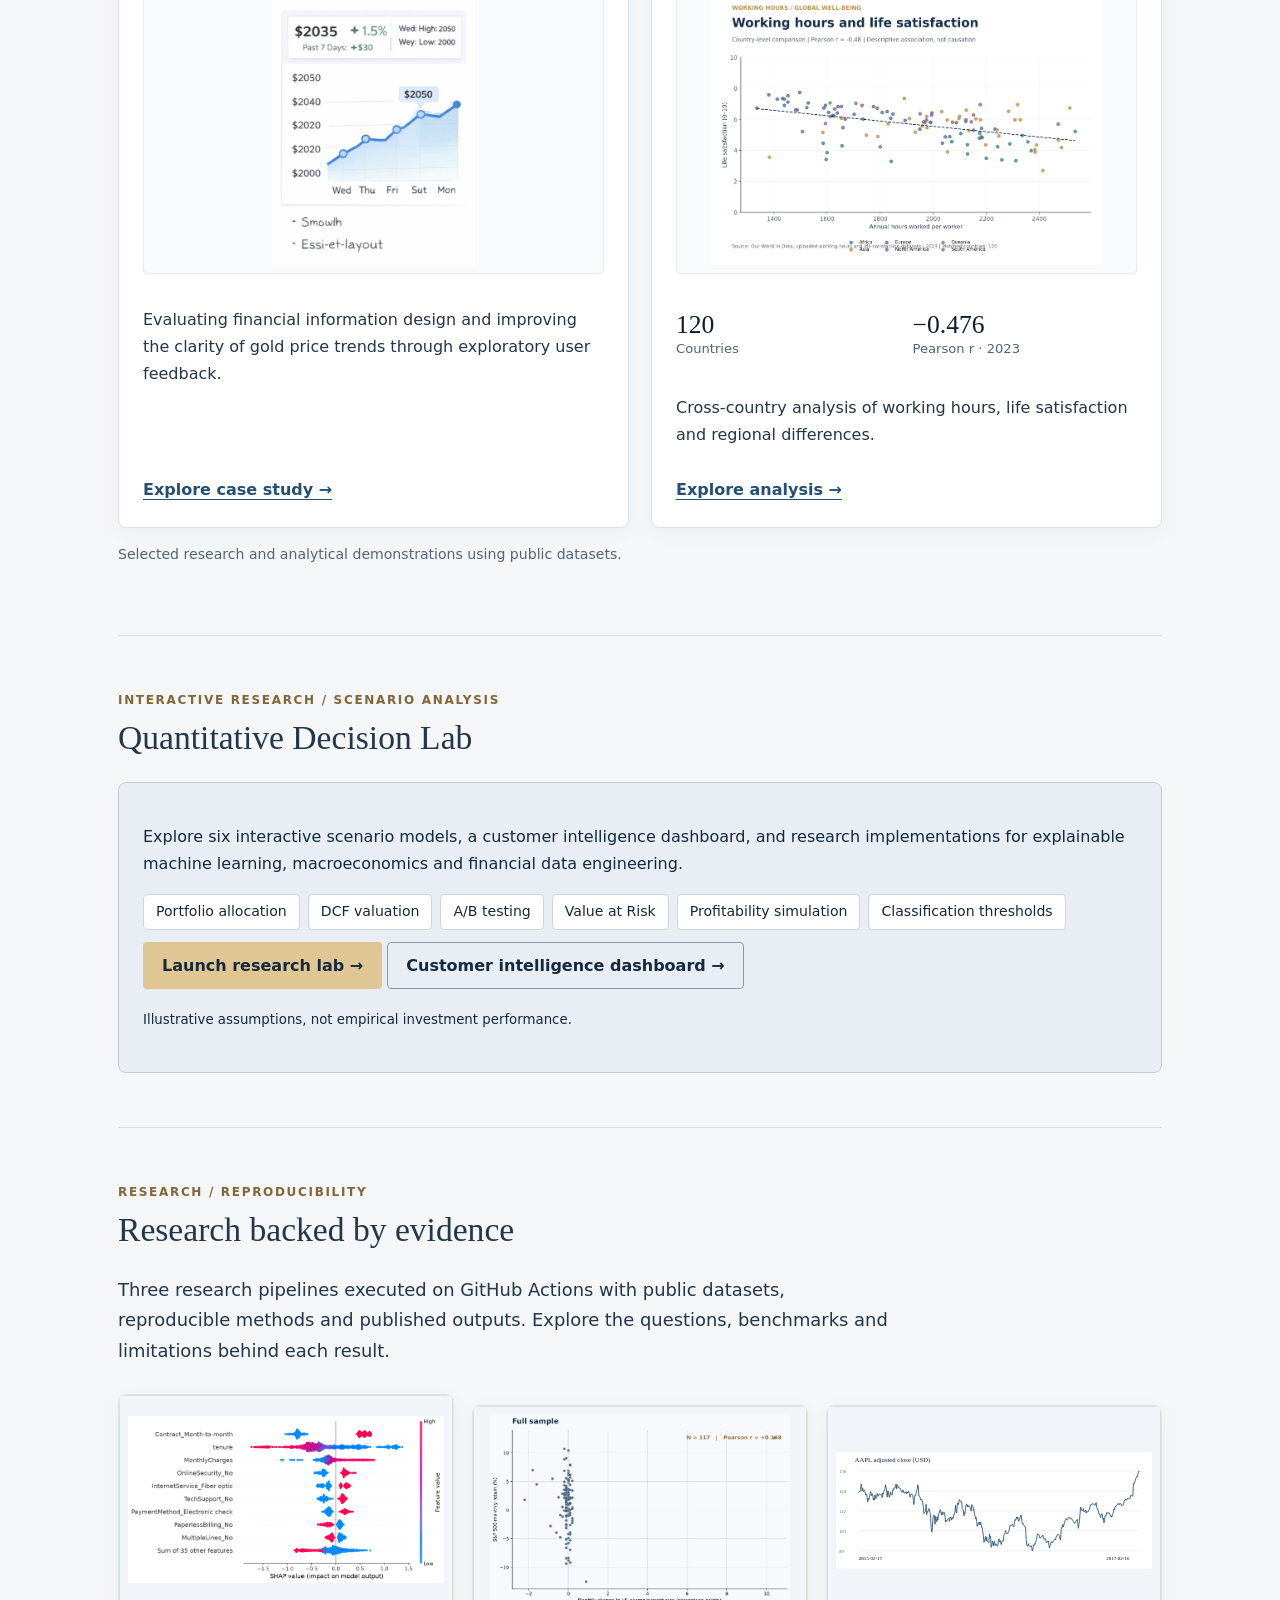
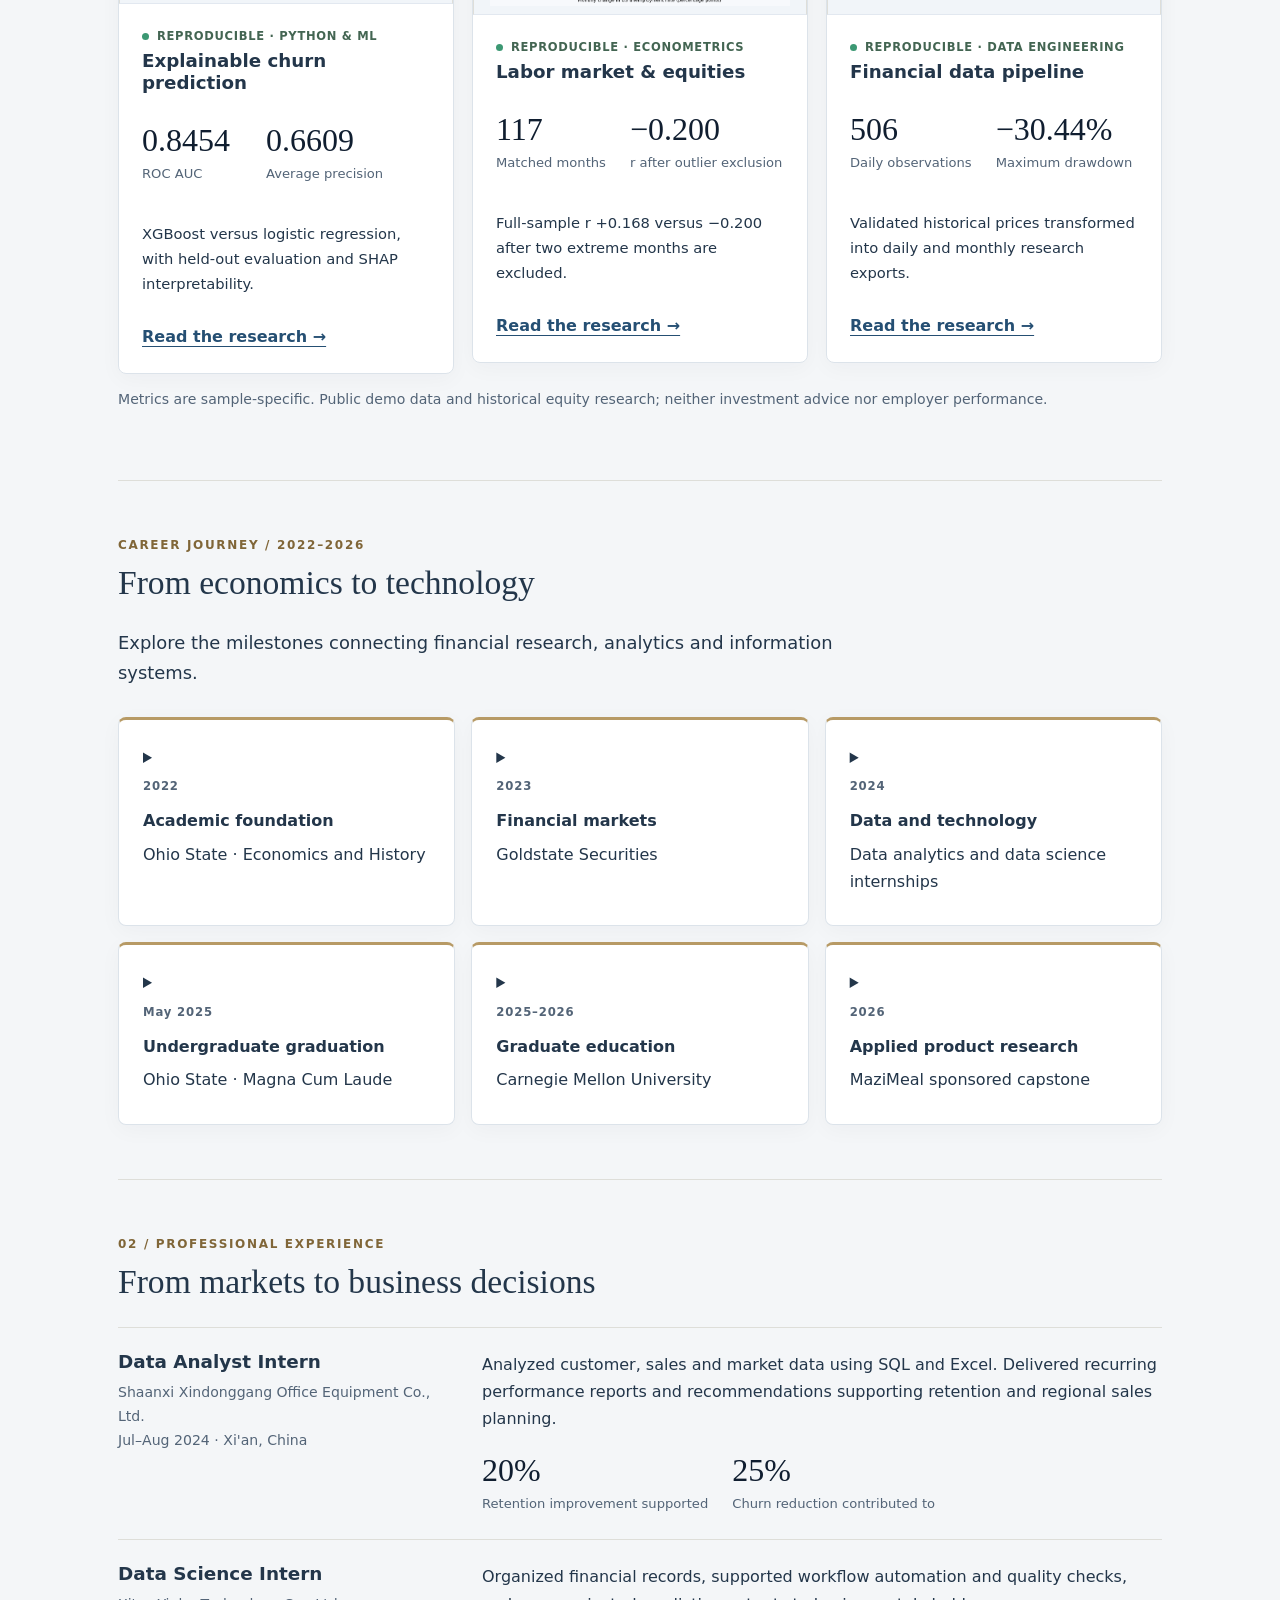
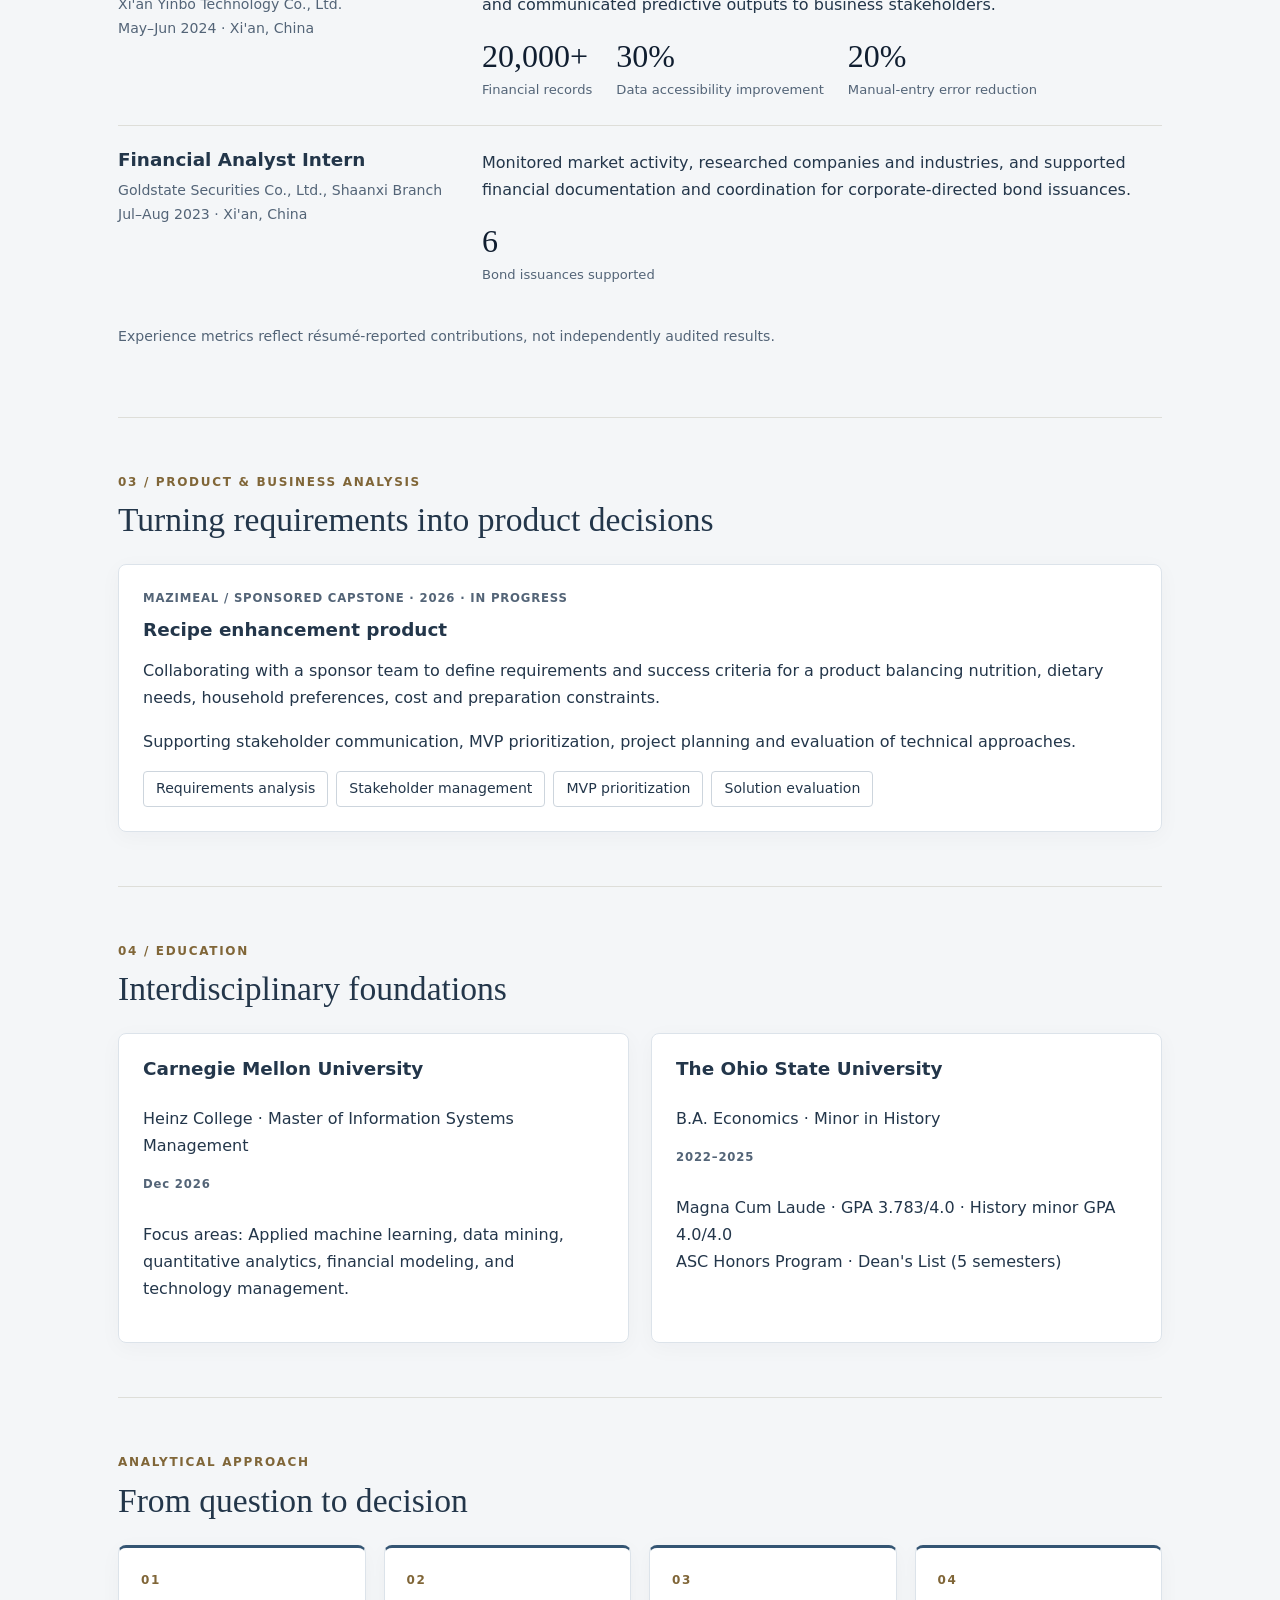
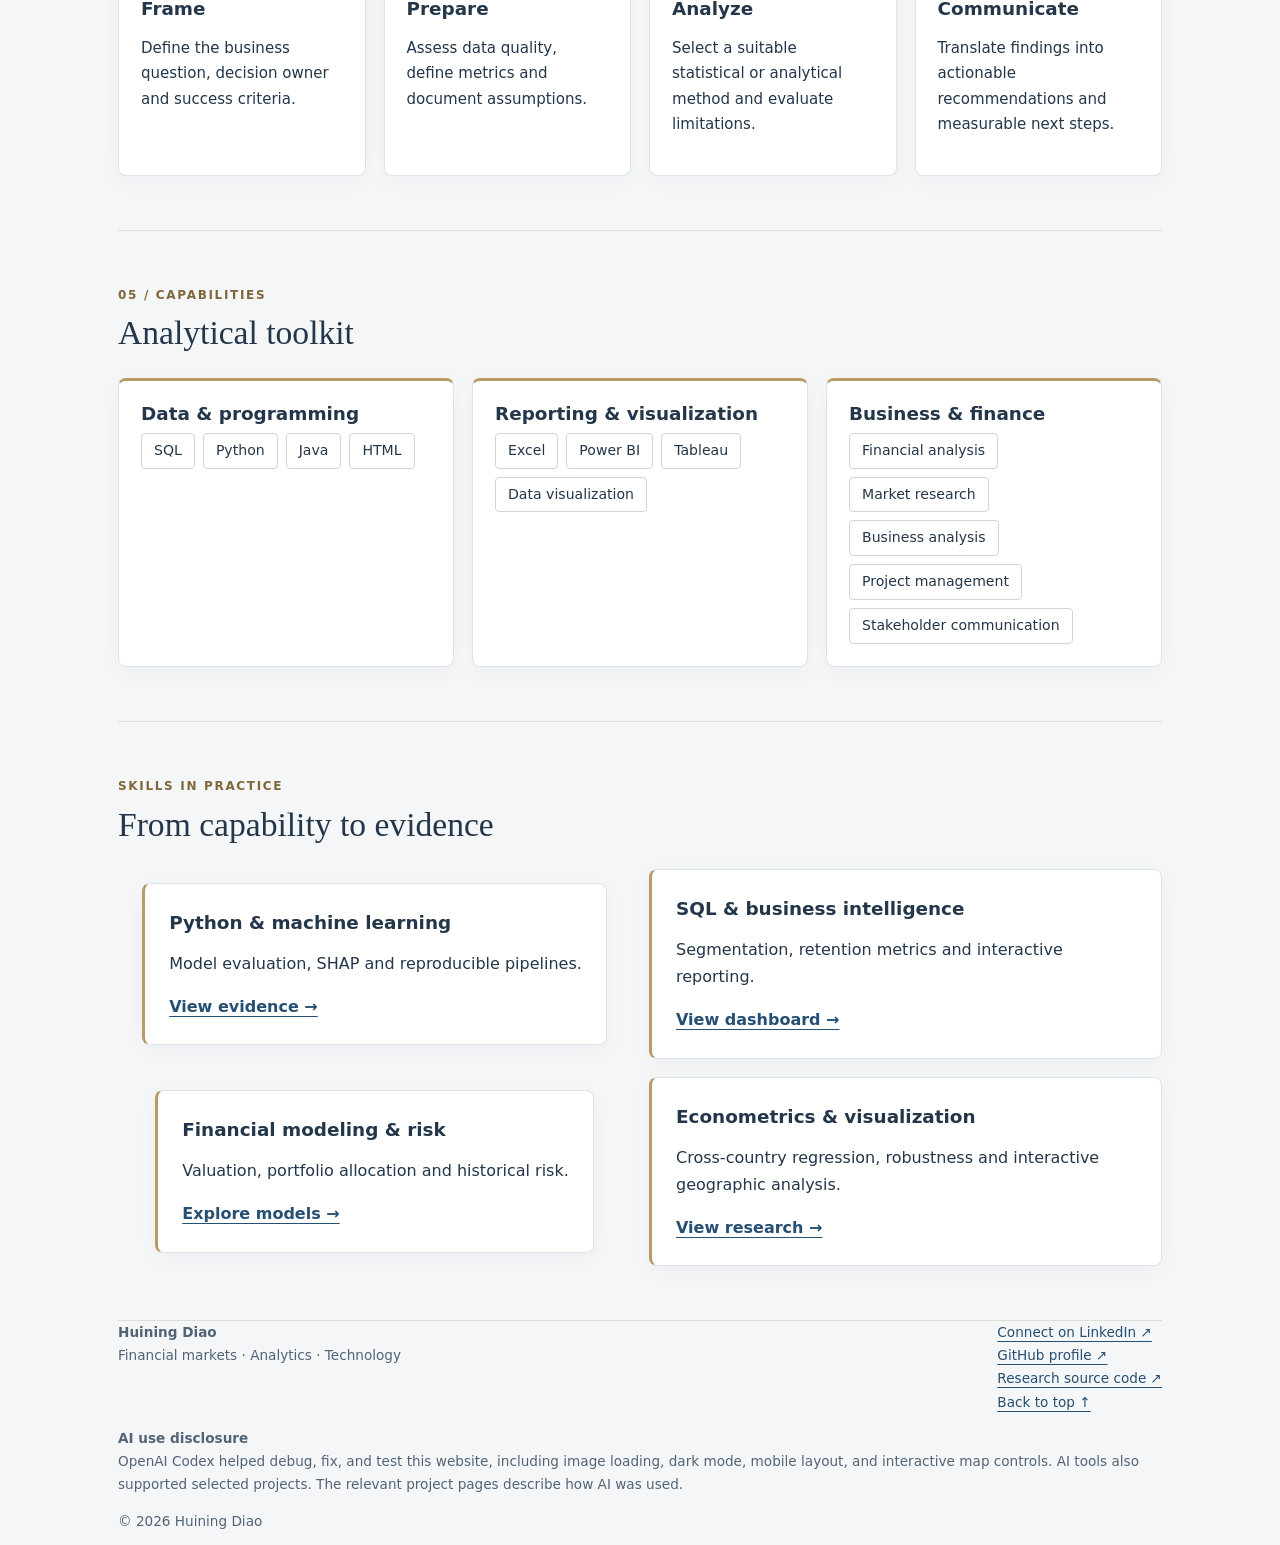
==== commit 77b02c5a: "Unify portfolio AI use disclosures" ====
--- a/index.html
+++ b/index.html
@@ -4,4 +4,4 @@
 <main class="wrap"><section class="overview" id="profile"><div class="kicker">Professional profile</div><h2>Connecting financial reasoning with analytical execution</h2><p class="lead">My background combines economics, financial research and information systems. I am particularly interested in translating quantitative evidence into practical decisions across markets, customer strategy and technology-enabled operations.</p><div class="expertise-grid"><div class="card"><div class="kicker">01 / Markets</div><h3>Financial &amp; economic research</h3><p>Market monitoring, company and industry research, fixed-income transaction support, historical equity risk and economic interpretation.</p><div class="tags"><span>Risk analysis</span><span>Market research</span></div></div><div class="card"><div class="kicker">02 / Analytics</div><h3>Business intelligence</h3><p>Customer segmentation, retention diagnostics, SQL-based data preparation and KPI reporting for business stakeholders.</p><div class="tags"><span>SQL</span><span>Excel</span><span>BI</span></div></div><div class="card"><div class="kicker">03 / Technology</div><h3>Predictive &amp; product analytics</h3><p>Classification baselines, model evaluation, requirements analysis and translating technical findings into product decisions.</p><div class="tags"><span>Python</span><span>Evaluation</span><span>Product</span></div></div></div></section><section id="featured"><div class="kicker">Research highlights</div><h2>Featured research</h2><div class="research-grid"><article class="card"><div class="meta">01 / MACHINE LEARNING</div><h3>Explainable churn prediction</h3><p>Held-out XGBoost ROC AUC 0.8454, with SHAP attribution and baseline comparison.</p><a href="research-churn.html">Explore evidence →</a></article><article class="card"><div class="meta">02 / ECONOMICS</div><h3>Global well-being</h3><p>120-country analysis, interactive map and GDP-adjusted regression.</p><a href="wellbeing.html">Explore research →</a></article><article class="card"><div class="meta">03 / FINANCE &amp; BUSINESS</div><h3>Quantitative Decision Lab</h3><p>Six interactive scenario models, from valuation to classification decisions.</p><a href="research-lab.html">Launch studio →</a></article></div></section><section id="work"><div class="kicker">01 / Portfolio</div><h2>Selected Analytics Projects</h2><div class="project-controls"><div role="group" aria-label="Filter projects"><button data-filter="all" aria-pressed="true">All projects</button><button data-filter="finance" aria-pressed="false">Finance</button><button data-filter="business" aria-pressed="false">Business analytics</button><button data-filter="ml" aria-pressed="false">Machine learning</button><button data-filter="economics" aria-pressed="false">Economics</button></div><output id="project-count" aria-live="polite">5 projects</output></div><div class="grid project-grid"><article class="card"><div class="meta">EQUITY RESEARCH / PYTHON</div><h3>Equity Risk &amp; Return</h3><img src="assets/market-risk.svg" alt="Historical Apple adjusted close chart" loading="lazy" width="760" height="280"><div class="metrics"><div><strong>24.27%</strong><span>Annualized volatility</span></div><div><strong>−30.44%</strong><span>Maximum drawdown</span></div></div><p>Historical Apple equity risk analysis across 506 trading observations.</p><a href="market-risk.html">Explore analysis →</a></article><article class="card"><div class="meta">BUSINESS INTELLIGENCE / SQL</div><h3>Customer Segmentation &amp; Retention</h3><img src="assets/customer-segments.svg" alt="Churn rates by contract type" loading="lazy" width="760" height="280"><div class="metrics"><div><strong>7,043</strong><span>Customer records</span></div><div><strong>42.7%</strong><span>Month-to-month churn</span></div></div><p>Contract-level retention analysis using IBM's illustrative Telco dataset.</p><a href="customer-segments.html">Explore analysis →</a></article><article class="card"><div class="meta">MACHINE LEARNING / CLASSIFICATION</div><h3>Customer Churn Prediction</h3><img src="assets/churn-model.svg" alt="Held-out confusion matrix" loading="lazy" width="760" height="280"><div class="metrics"><div><strong>0.834</strong><span>Held-out ROC AUC</span></div><div><strong>78.4%</strong><span>Accuracy</span></div></div><p>Logistic regression baseline evaluated in JavaScript, with equivalent Python code supplied.</p><a href="churn-model.html">Explore model →</a></article><article class="card"><div class="meta">FINANCIAL MARKETS / VISUAL ANALYTICS</div><h3>Gold Market Visualization</h3><img src="assets/gold-redesign.png" alt="Gold price visualization redesign" loading="lazy"><p>Evaluating financial information design and improving the clarity of gold price trends through exploratory user feedback.</p><a href="gold-market.html">Explore case study →</a></article><article class="card"><div class="meta">ECONOMIC RESEARCH / PYTHON</div><h3>Working Hours &amp; Global Well-being</h3><img src="06-working-hours-scatter.png" alt="Scatter plot of annual working hours and life satisfaction" loading="lazy"><div class="metrics"><div><strong>120</strong><span>Countries</span></div><div><strong>−0.476</strong><span>Pearson r · 2023</span></div></div><p>Cross-country analysis of working hours, life satisfaction and regional differences.</p><a href="wellbeing.html">Explore analysis →</a></article></div><p class="meta">Selected research and analytical demonstrations using public datasets.</p></section>
 <section id="lab"><div class="kicker">Interactive research / Scenario analysis</div><h2>Quantitative Decision Lab</h2><div class="lab"><p>Explore six interactive scenario models, a customer intelligence dashboard, and research implementations for explainable machine learning, macroeconomics and financial data engineering.</p><div class="tags"><span style="color:#14283e">Portfolio allocation</span><span style="color:#14283e">DCF valuation</span><span style="color:#14283e">A/B testing</span><span style="color:#14283e">Value at Risk</span><span style="color:#14283e">Profitability simulation</span><span style="color:#14283e">Classification thresholds</span></div><a class="button" href="research-lab.html">Launch research lab →</a> <a class="secondary-button" href="dashboard.html">Customer intelligence dashboard →</a><p><small>Illustrative assumptions, not empirical investment performance.</small></p></div></section><section id="verified-research"><div class="kicker">Research / Reproducibility</div><h2>Research backed by evidence</h2><p class="lead">Three research pipelines executed on GitHub Actions with public datasets, reproducible methods and published outputs. Explore the questions, benchmarks and limitations behind each result.</p><div class="evidence-grid"><article class="card"><img src="assets/research/shap_summary.png" loading="lazy" alt="SHAP feature attribution plot for executed XGBoost churn model"><div class="evidence-copy"><span class="ci-pill">Reproducible · Python &amp; ML</span><h3>Explainable churn prediction</h3><div class="metrics"><div><strong>0.8454</strong><span>ROC AUC</span></div><div><strong>0.6609</strong><span>Average precision</span></div></div><p>XGBoost versus logistic regression, with held-out evaluation and SHAP interpretability.</p><a href="research-churn.html">Read the research →</a></div></article><article class="card"><img src="assets/research/macro_scatter.png" loading="lazy" alt="Monthly unemployment changes versus S&P 500 returns scatter plot"><div class="evidence-copy"><span class="ci-pill">Reproducible · Econometrics</span><h3>Labor market &amp; equities</h3><div class="metrics"><div><strong>117</strong><span>Matched months</span></div><div><strong>−0.200</strong><span>r after outlier exclusion</span></div></div><p>Full-sample r +0.168 versus −0.200 after two extreme months are excluded.</p><a href="research-macro.html">Read the research →</a></div></article><article class="card"><img src="assets/market-risk.svg" loading="lazy" alt="Historical Apple prices analyzed by automated equity data pipeline"><div class="evidence-copy"><span class="ci-pill">Reproducible · Data Engineering</span><h3>Financial data pipeline</h3><div class="metrics"><div><strong>506</strong><span>Daily observations</span></div><div><strong>−30.44%</strong><span>Maximum drawdown</span></div></div><p>Validated historical prices transformed into daily and monthly research exports.</p><a href="research-pipeline.html">Read the research →</a></div></article></div><p class="meta">Metrics are sample-specific. Public demo data and historical equity research; neither investment advice nor employer performance.</p></section><section id="journey"><div class="kicker">Career journey / 2022–2026</div><h2>From economics to technology</h2><p class="lead">Explore the milestones connecting financial research, analytics and information systems.</p><div class="career-track"><details class="card"><summary><span class="meta">2022</span><strong>Academic foundation</strong><span>Ohio State · Economics and History</span></summary><p>Economic reasoning and historical research.</p></details><details class="card"><summary><span class="meta">2023</span><strong>Financial markets</strong><span>Goldstate Securities</span></summary><p>Financial analysis and support for six bond issuances.</p></details><details class="card"><summary><span class="meta">2024</span><strong>Data and technology</strong><span>Data analytics and data science internships</span></summary><p>SQL, financial records and customer analysis.</p></details><details class="card"><summary><span class="meta">May 2025</span><strong>Undergraduate graduation</strong><span>Ohio State · Magna Cum Laude</span></summary><p>ASC Honors Program and Dean’s List.</p></details><details class="card"><summary><span class="meta">2025–2026</span><strong>Graduate education</strong><span>Carnegie Mellon University</span></summary><p>Information systems, machine learning and analytics.</p></details><details class="card"><summary><span class="meta">2026</span><strong>Applied product research</strong><span>MaziMeal sponsored capstone</span></summary><p>Stakeholder communication, requirements and evaluation.</p></details></div></section><section id="experience"><div class="kicker">02 / Professional experience</div><h2>From markets to business decisions</h2><div class="role"><div><h3>Data Analyst Intern</h3><div class="meta">Shaanxi Xindonggang Office Equipment Co., Ltd.<br>Jul–Aug 2024 · Xi'an, China</div></div><div><p>Analyzed customer, sales and market data using SQL and Excel. Delivered recurring performance reports and recommendations supporting retention and regional sales planning.</p><div class="metrics"><div><strong>20%</strong><span>Retention improvement supported</span></div><div><strong>25%</strong><span>Churn reduction contributed to</span></div></div></div></div><div class="role"><div><h3>Data Science Intern</h3><div class="meta">Xi'an Yinbo Technology Co., Ltd.<br>May–Jun 2024 · Xi'an, China</div></div><div><p>Organized financial records, supported workflow automation and quality checks, and communicated predictive outputs to business stakeholders.</p><div class="metrics"><div><strong>20,000+</strong><span>Financial records</span></div><div><strong>30%</strong><span>Data accessibility improvement</span></div><div><strong>20%</strong><span>Manual-entry error reduction</span></div></div></div></div><div class="role"><div><h3>Financial Analyst Intern</h3><div class="meta">Goldstate Securities Co., Ltd., Shaanxi Branch<br>Jul–Aug 2023 · Xi'an, China</div></div><div><p>Monitored market activity, researched companies and industries, and supported financial documentation and coordination for corporate-directed bond issuances.</p><div class="metrics"><div><strong>6</strong><span>Bond issuances supported</span></div></div></div></div><p class="meta">Experience metrics reflect résumé-reported contributions, not independently audited results.</p></section>
 <section id="product"><div class="kicker">03 / Product &amp; business analysis</div><h2>Turning requirements into product decisions</h2><div class="card"><div class="meta">MAZIMEAL / SPONSORED CAPSTONE · 2026 · IN PROGRESS</div><h3>Recipe enhancement product</h3><p>Collaborating with a sponsor team to define requirements and success criteria for a product balancing nutrition, dietary needs, household preferences, cost and preparation constraints.</p><p>Supporting stakeholder communication, MVP prioritization, project planning and evaluation of technical approaches.</p><div class="tags"><span>Requirements analysis</span><span>Stakeholder management</span><span>MVP prioritization</span><span>Solution evaluation</span></div></div></section><section id="education"><div class="kicker">04 / Education</div><h2>Interdisciplinary foundations</h2><div class="grid"><div class="card"><h3>Carnegie Mellon University</h3><p>Heinz College · Master of Information Systems Management</p><div class="meta">Dec 2026</div><p>Focus areas: Applied machine learning, data mining, quantitative analytics, financial modeling, and technology management.</p></div><div class="card"><h3>The Ohio State University</h3><p>B.A. Economics · Minor in History</p><div class="meta">2022–2025</div><p>Magna Cum Laude · GPA 3.783/4.0 · History minor GPA 4.0/4.0<br>ASC Honors Program · Dean's List (5 semesters)</p></div></div></section>
-<section id="approach"><div class="kicker">Analytical approach</div><h2>From question to decision</h2><div class="expertise-grid process-grid"><div class="card"><div class="kicker">01</div><h3>Frame</h3><p>Define the business question, decision owner and success criteria.</p></div><div class="card"><div class="kicker">02</div><h3>Prepare</h3><p>Assess data quality, define metrics and document assumptions.</p></div><div class="card"><div class="kicker">03</div><h3>Analyze</h3><p>Select a suitable statistical or analytical method and evaluate limitations.</p></div><div class="card"><div class="kicker">04</div><h3>Communicate</h3><p>Translate findings into actionable recommendations and measurable next steps.</p></div></div></section><section id="skills"><div class="kicker">05 / Capabilities</div><h2>Analytical toolkit</h2><div class="expertise-grid"><div class="card"><h3>Data & programming</h3><div class="tags"><span>SQL</span><span>Python</span><span>Java</span><span>HTML</span></div></div><div class="card"><h3>Reporting & visualization</h3><div class="tags"><span>Excel</span><span>Power BI</span><span>Tableau</span><span>Data visualization</span></div></div><div class="card"><h3>Business & finance</h3><div class="tags"><span>Financial analysis</span><span>Market research</span><span>Business analysis</span><span>Project management</span><span>Stakeholder communication</span></div></div></div></section><section id="skill-evidence"><div class="kicker">Skills in practice</div><h2>From capability to evidence</h2><div class="research-grid"><article class="card"><h3>Python &amp; machine learning</h3><p>Model evaluation, SHAP and reproducible pipelines.</p><a href="research-churn.html">View evidence →</a></article><article class="card"><h3>SQL &amp; business intelligence</h3><p>Segmentation, retention metrics and interactive reporting.</p><a href="dashboard.html">View dashboard →</a></article><article class="card"><h3>Financial modeling &amp; risk</h3><p>Valuation, portfolio allocation and historical risk.</p><a href="research-lab.html">Explore models →</a></article><article class="card"><h3>Econometrics &amp; visualization</h3><p>Cross-country regression, robustness and interactive geographic analysis.</p><a href="wellbeing.html">View research →</a></article></div></section></main><footer class="wrap"><div class="footer-inner"><div><strong>Huining Diao</strong><br>Financial markets · Analytics · Technology</div><div><a href="https://www.linkedin.com/in/huining-diao-4359a025b" target="_blank" rel="noopener noreferrer">Connect on LinkedIn ↗</a><br><a href="https://github.com/huining66">GitHub profile ↗</a><br><a href="https://github.com/huining66/huining-Diao-portfolio">Research source code ↗</a><br><a href="#top">Back to top ↑</a></div></div><p>© 2026 Huining Diao</p></footer><script src="assets/studio.js" defer></script><script src="assets/experience.js?v=1c44c16" defer></script><script>if('IntersectionObserver'in window&&!matchMedia('(prefers-reduced-motion: reduce)').matches){const o=new IntersectionObserver(es=>{for(const e of es)if(e.isIntersecting){e.target.classList.add('hd-visible');o.unobserve(e.target)}},{threshold:.08});document.querySelectorAll('main>section').forEach(e=>o.observe(e))}</script><script>(()=>{const dict={"Connect on LinkedIn ↗":"LinkedIn 职业联系 ↗","Professional profile":"职业简介","Connecting financial reasoning with analytical execution":"连接金融研究与数据分析实践","Featured research":"精选研究","Selected Analytics Projects":"精选分析项目","Quantitative Decision Lab":"量化决策实验室","Research backed by evidence":"可验证的研究成果，而非仅有原型","From economics to technology":"从经济学到信息技术","From markets to business decisions":"从金融市场到商业决策","Interdisciplinary foundations":"跨学科教育背景","Analytical toolkit":"分析技能工具箱","From capability to evidence":"从专业能力到实际成果","Profile":"简介","Research lab":"研究实验室","Evidence":"研究成果","Selected work":"精选项目","Journey":"职业历程","Experience":"实习经历","Education":"教育背景","Skills":"专业技能","Financial Markets, Quantitative Analytics & Data Science":"金融市场、量化分析与数据科学","Research highlights":"研究亮点","Career journey / 2022–2026":"职业历程 / 2022–2026","Skills in practice":"技能实践","All projects":"全部项目","Finance":"金融","Business analytics":"商业分析","Machine learning":"机器学习","Economics":"经济学","Explore Research & Projects →":"探索研究与项目 →","Professional Experience":"职业经历","My background combines economics, financial research and information systems. I am particularly interested in translating quantitative evidence into practical decisions across markets, customer strategy and technology-enabled operations.":"我的背景融合经济学、金融研究与信息系统，关注如何将量化证据转化为金融市场、客户策略与技术驱动运营中的实际决策。","Exploring the intersection of financial markets, economic research, and computational methods — transforming complex data into meaningful insights for investment analysis, business strategy, and decision-making.":"探索金融市场、经济研究与计算方法的交叉领域，将复杂数据转化为支持投资分析、商业策略与决策的洞察。","Master's candidate in Information Systems Management at Carnegie Mellon University. Economics graduate of The Ohio State University, Magna Cum Laude.":"卡内基梅隆大学信息系统管理硕士在读，俄亥俄州立大学经济学本科荣誉毕业（Magna Cum Laude）。"};const nav=document.querySelector('nav');const b=document.createElement('button');b.type='button';b.id='language-toggle';b.style.cssText='font:inherit;color:inherit;background:transparent;border:1px solid #8999ad;border-radius:6px;padding:10px 14px;cursor:pointer;white-space:nowrap';b.textContent='中文 / EN';b.setAttribute('aria-label','Toggle homepage Chinese overview');nav.append(b);const entries=[];const w=document.createTreeWalker(document.body,NodeFilter.SHOW_TEXT);while(w.nextNode()){const n=w.currentNode;if(n.parentElement.closest('script,style,button#language-toggle'))continue;const k=n.textContent.trim();if(Object.hasOwn(dict,k))entries.push([n,n.textContent,dict[k]])}let zh=false;const apply=()=>{for(const [n,en,cn] of entries)n.textContent=zh?cn:en;b.textContent=zh?'English / 中文':'中文 / EN';b.setAttribute('aria-pressed',String(zh));note.hidden=!zh;try{localStorage.setItem('hd-language',zh?'zh':'en')}catch{}};b.onclick=()=>{zh=!zh;apply()};const note=document.createElement('p');note.className='meta';note.textContent='中文导览：部分项目详情、研究数据及交互控件保留英文。';note.hidden=true;document.querySelector('main').prepend(note);try{zh=localStorage.getItem('hd-language')==='zh'}catch{}apply()})();</script></body></html>+<section id="approach"><div class="kicker">Analytical approach</div><h2>From question to decision</h2><div class="expertise-grid process-grid"><div class="card"><div class="kicker">01</div><h3>Frame</h3><p>Define the business question, decision owner and success criteria.</p></div><div class="card"><div class="kicker">02</div><h3>Prepare</h3><p>Assess data quality, define metrics and document assumptions.</p></div><div class="card"><div class="kicker">03</div><h3>Analyze</h3><p>Select a suitable statistical or analytical method and evaluate limitations.</p></div><div class="card"><div class="kicker">04</div><h3>Communicate</h3><p>Translate findings into actionable recommendations and measurable next steps.</p></div></div></section><section id="skills"><div class="kicker">05 / Capabilities</div><h2>Analytical toolkit</h2><div class="expertise-grid"><div class="card"><h3>Data & programming</h3><div class="tags"><span>SQL</span><span>Python</span><span>Java</span><span>HTML</span></div></div><div class="card"><h3>Reporting & visualization</h3><div class="tags"><span>Excel</span><span>Power BI</span><span>Tableau</span><span>Data visualization</span></div></div><div class="card"><h3>Business & finance</h3><div class="tags"><span>Financial analysis</span><span>Market research</span><span>Business analysis</span><span>Project management</span><span>Stakeholder communication</span></div></div></div></section><section id="skill-evidence"><div class="kicker">Skills in practice</div><h2>From capability to evidence</h2><div class="research-grid"><article class="card"><h3>Python &amp; machine learning</h3><p>Model evaluation, SHAP and reproducible pipelines.</p><a href="research-churn.html">View evidence →</a></article><article class="card"><h3>SQL &amp; business intelligence</h3><p>Segmentation, retention metrics and interactive reporting.</p><a href="dashboard.html">View dashboard →</a></article><article class="card"><h3>Financial modeling &amp; risk</h3><p>Valuation, portfolio allocation and historical risk.</p><a href="research-lab.html">Explore models →</a></article><article class="card"><h3>Econometrics &amp; visualization</h3><p>Cross-country regression, robustness and interactive geographic analysis.</p><a href="wellbeing.html">View research →</a></article></div></section></main><footer class="wrap"><div class="footer-inner"><div><strong>Huining Diao</strong><br>Financial markets · Analytics · Technology</div><div><a href="https://www.linkedin.com/in/huining-diao-4359a025b" target="_blank" rel="noopener noreferrer">Connect on LinkedIn ↗</a><br><a href="https://github.com/huining66">GitHub profile ↗</a><br><a href="https://github.com/huining66/huining-Diao-portfolio">Research source code ↗</a><br><a href="#top">Back to top ↑</a></div></div><p id="ai-use"><strong>AI use disclosure</strong><br>OpenAI Codex helped debug, fix, and test this website, including image loading, dark mode, mobile layout, and interactive map controls. AI tools also supported selected projects. The relevant project pages describe how AI was used.</p><p>© 2026 Huining Diao</p></footer><script src="assets/studio.js" defer></script><script src="assets/experience.js?v=1c44c16" defer></script><script>if('IntersectionObserver'in window&&!matchMedia('(prefers-reduced-motion: reduce)').matches){const o=new IntersectionObserver(es=>{for(const e of es)if(e.isIntersecting){e.target.classList.add('hd-visible');o.unobserve(e.target)}},{threshold:.08});document.querySelectorAll('main>section').forEach(e=>o.observe(e))}</script><script>(()=>{const dict={"Connect on LinkedIn ↗":"LinkedIn 职业联系 ↗","Professional profile":"职业简介","Connecting financial reasoning with analytical execution":"连接金融研究与数据分析实践","Featured research":"精选研究","Selected Analytics Projects":"精选分析项目","Quantitative Decision Lab":"量化决策实验室","Research backed by evidence":"可验证的研究成果，而非仅有原型","From economics to technology":"从经济学到信息技术","From markets to business decisions":"从金融市场到商业决策","Interdisciplinary foundations":"跨学科教育背景","Analytical toolkit":"分析技能工具箱","From capability to evidence":"从专业能力到实际成果","Profile":"简介","Research lab":"研究实验室","Evidence":"研究成果","Selected work":"精选项目","Journey":"职业历程","Experience":"实习经历","Education":"教育背景","Skills":"专业技能","Financial Markets, Quantitative Analytics & Data Science":"金融市场、量化分析与数据科学","Research highlights":"研究亮点","Career journey / 2022–2026":"职业历程 / 2022–2026","Skills in practice":"技能实践","All projects":"全部项目","Finance":"金融","Business analytics":"商业分析","Machine learning":"机器学习","Economics":"经济学","Explore Research & Projects →":"探索研究与项目 →","Professional Experience":"职业经历","My background combines economics, financial research and information systems. I am particularly interested in translating quantitative evidence into practical decisions across markets, customer strategy and technology-enabled operations.":"我的背景融合经济学、金融研究与信息系统，关注如何将量化证据转化为金融市场、客户策略与技术驱动运营中的实际决策。","Exploring the intersection of financial markets, economic research, and computational methods — transforming complex data into meaningful insights for investment analysis, business strategy, and decision-making.":"探索金融市场、经济研究与计算方法的交叉领域，将复杂数据转化为支持投资分析、商业策略与决策的洞察。","Master's candidate in Information Systems Management at Carnegie Mellon University. Economics graduate of The Ohio State University, Magna Cum Laude.":"卡内基梅隆大学信息系统管理硕士在读，俄亥俄州立大学经济学本科荣誉毕业（Magna Cum Laude）。"};const nav=document.querySelector('nav');const b=document.createElement('button');b.type='button';b.id='language-toggle';b.style.cssText='font:inherit;color:inherit;background:transparent;border:1px solid #8999ad;border-radius:6px;padding:10px 14px;cursor:pointer;white-space:nowrap';b.textContent='中文 / EN';b.setAttribute('aria-label','Toggle homepage Chinese overview');nav.append(b);const entries=[];const w=document.createTreeWalker(document.body,NodeFilter.SHOW_TEXT);while(w.nextNode()){const n=w.currentNode;if(n.parentElement.closest('script,style,button#language-toggle'))continue;const k=n.textContent.trim();if(Object.hasOwn(dict,k))entries.push([n,n.textContent,dict[k]])}let zh=false;const apply=()=>{for(const [n,en,cn] of entries)n.textContent=zh?cn:en;b.textContent=zh?'English / 中文':'中文 / EN';b.setAttribute('aria-pressed',String(zh));note.hidden=!zh;try{localStorage.setItem('hd-language',zh?'zh':'en')}catch{}};b.onclick=()=>{zh=!zh;apply()};const note=document.createElement('p');note.className='meta';note.textContent='中文导览：部分项目详情、研究数据及交互控件保留英文。';note.hidden=true;document.querySelector('main').prepend(note);try{zh=localStorage.getItem('hd-language')==='zh'}catch{}apply()})();</script></body></html>
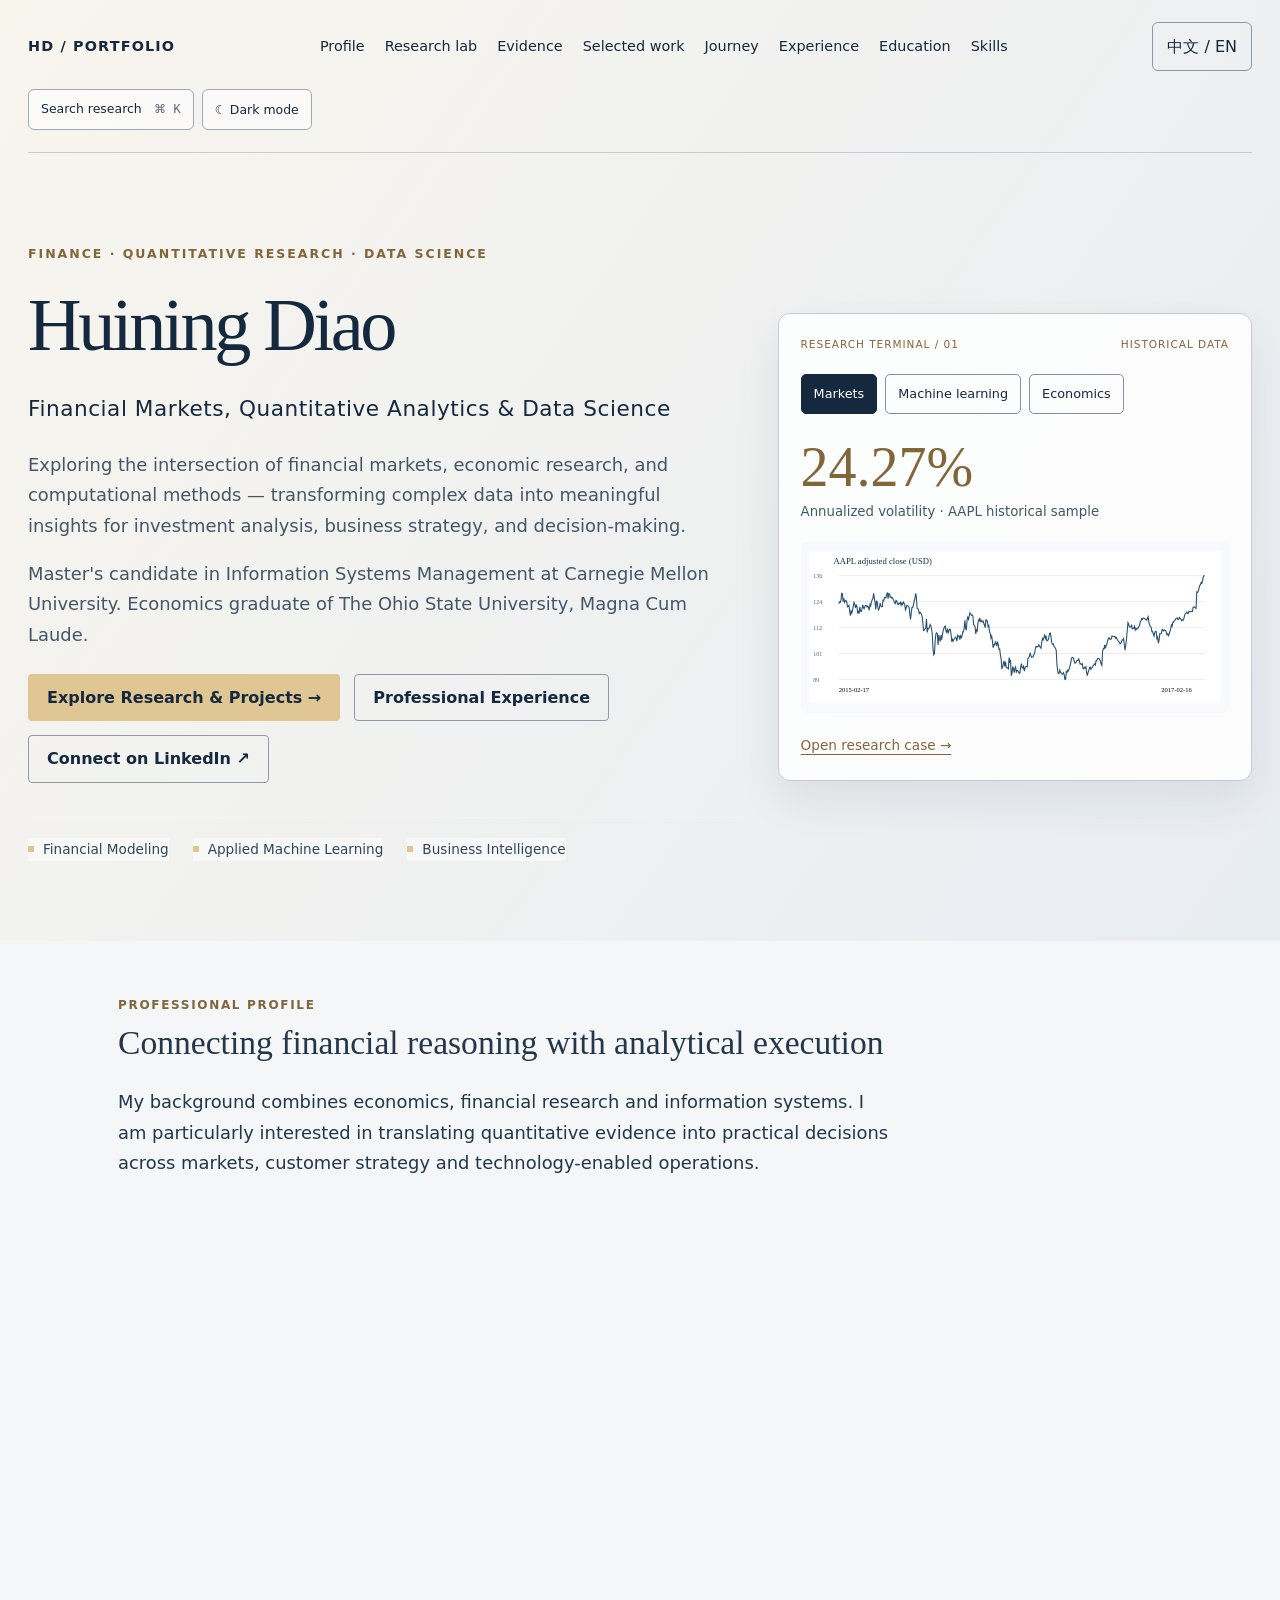
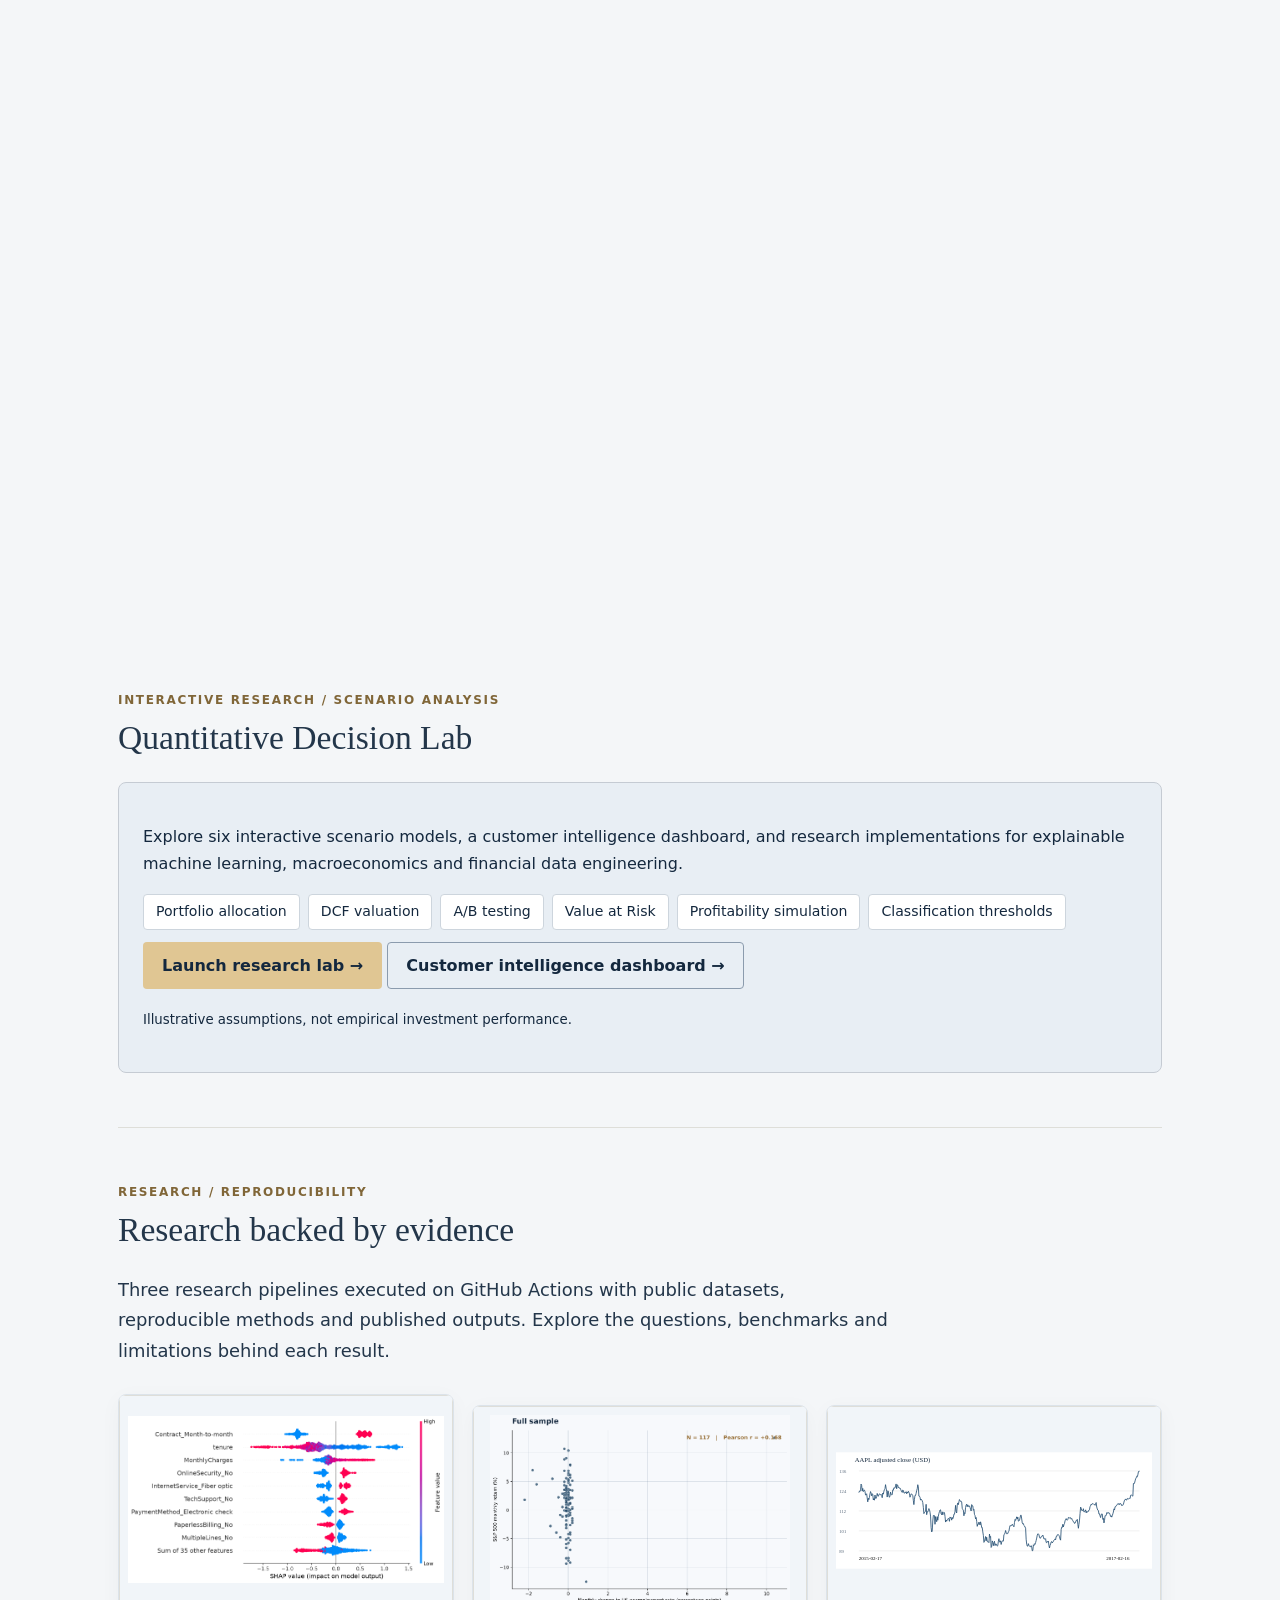
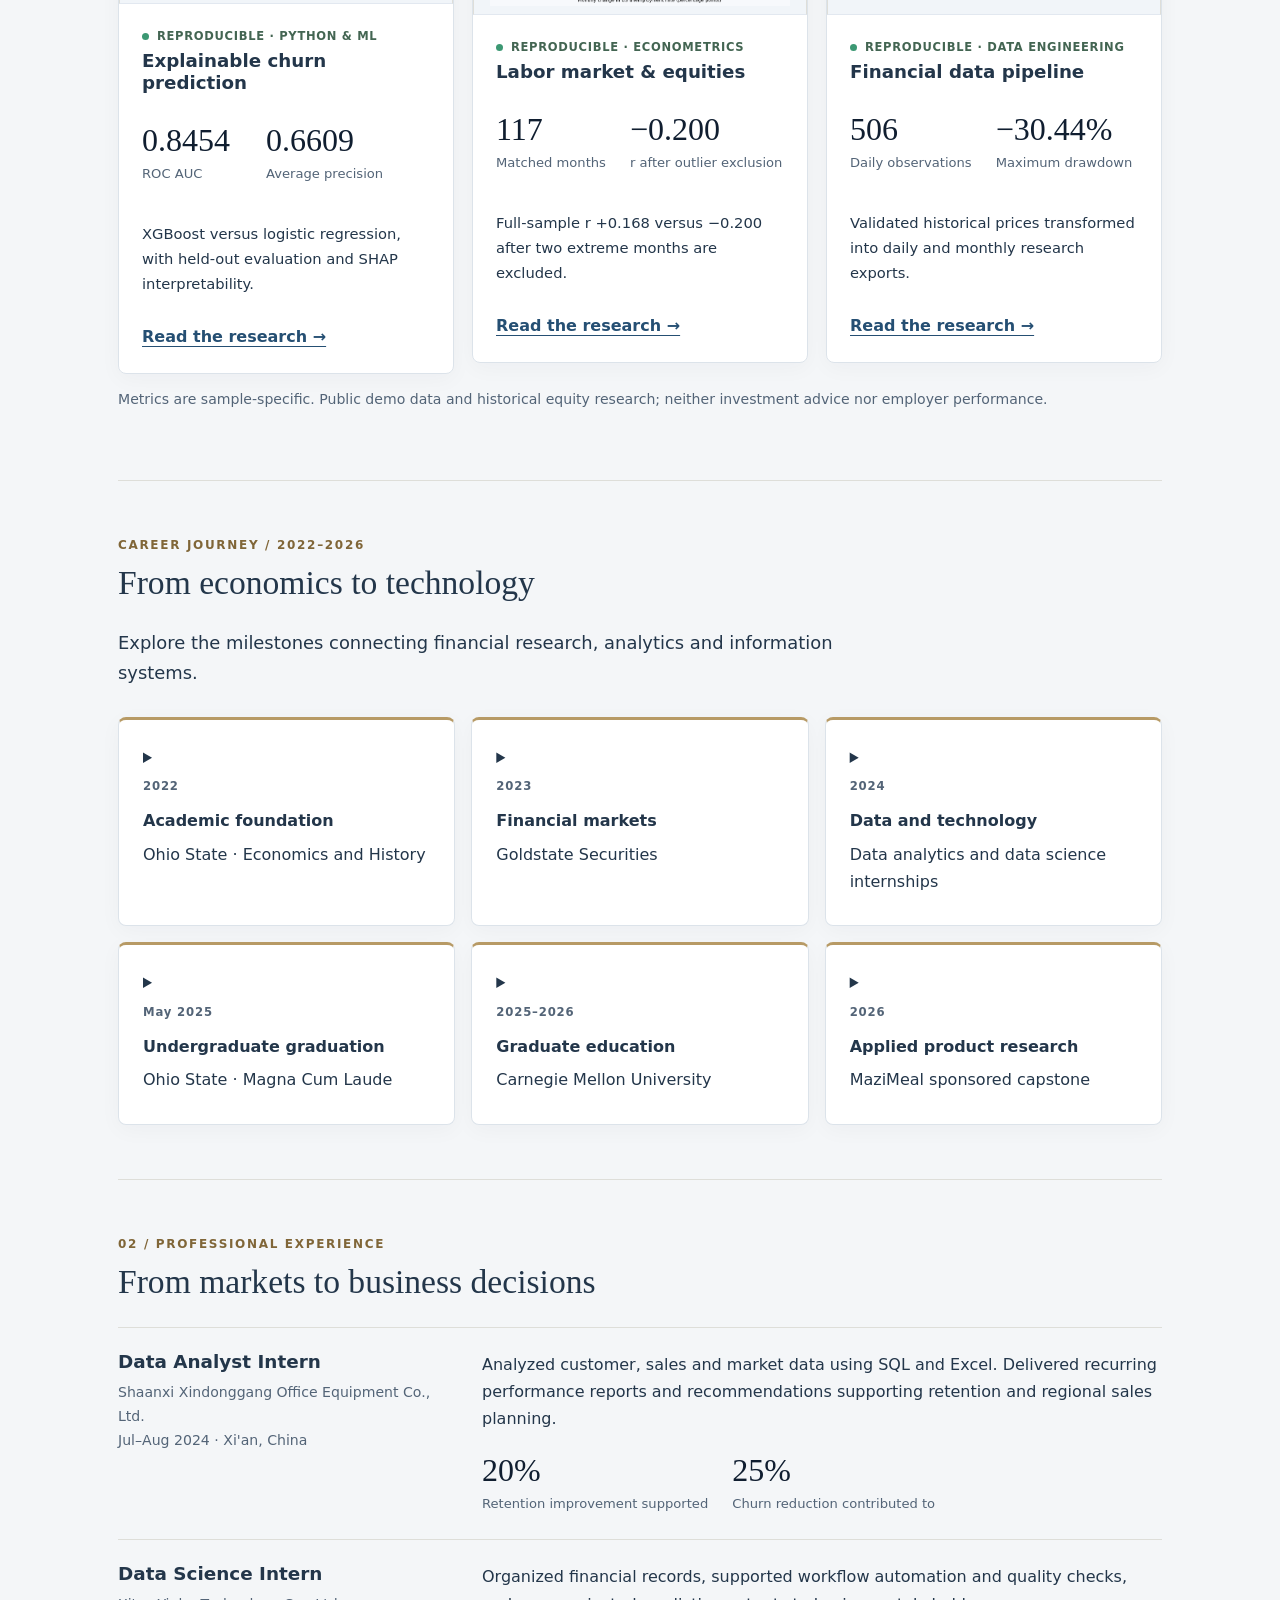
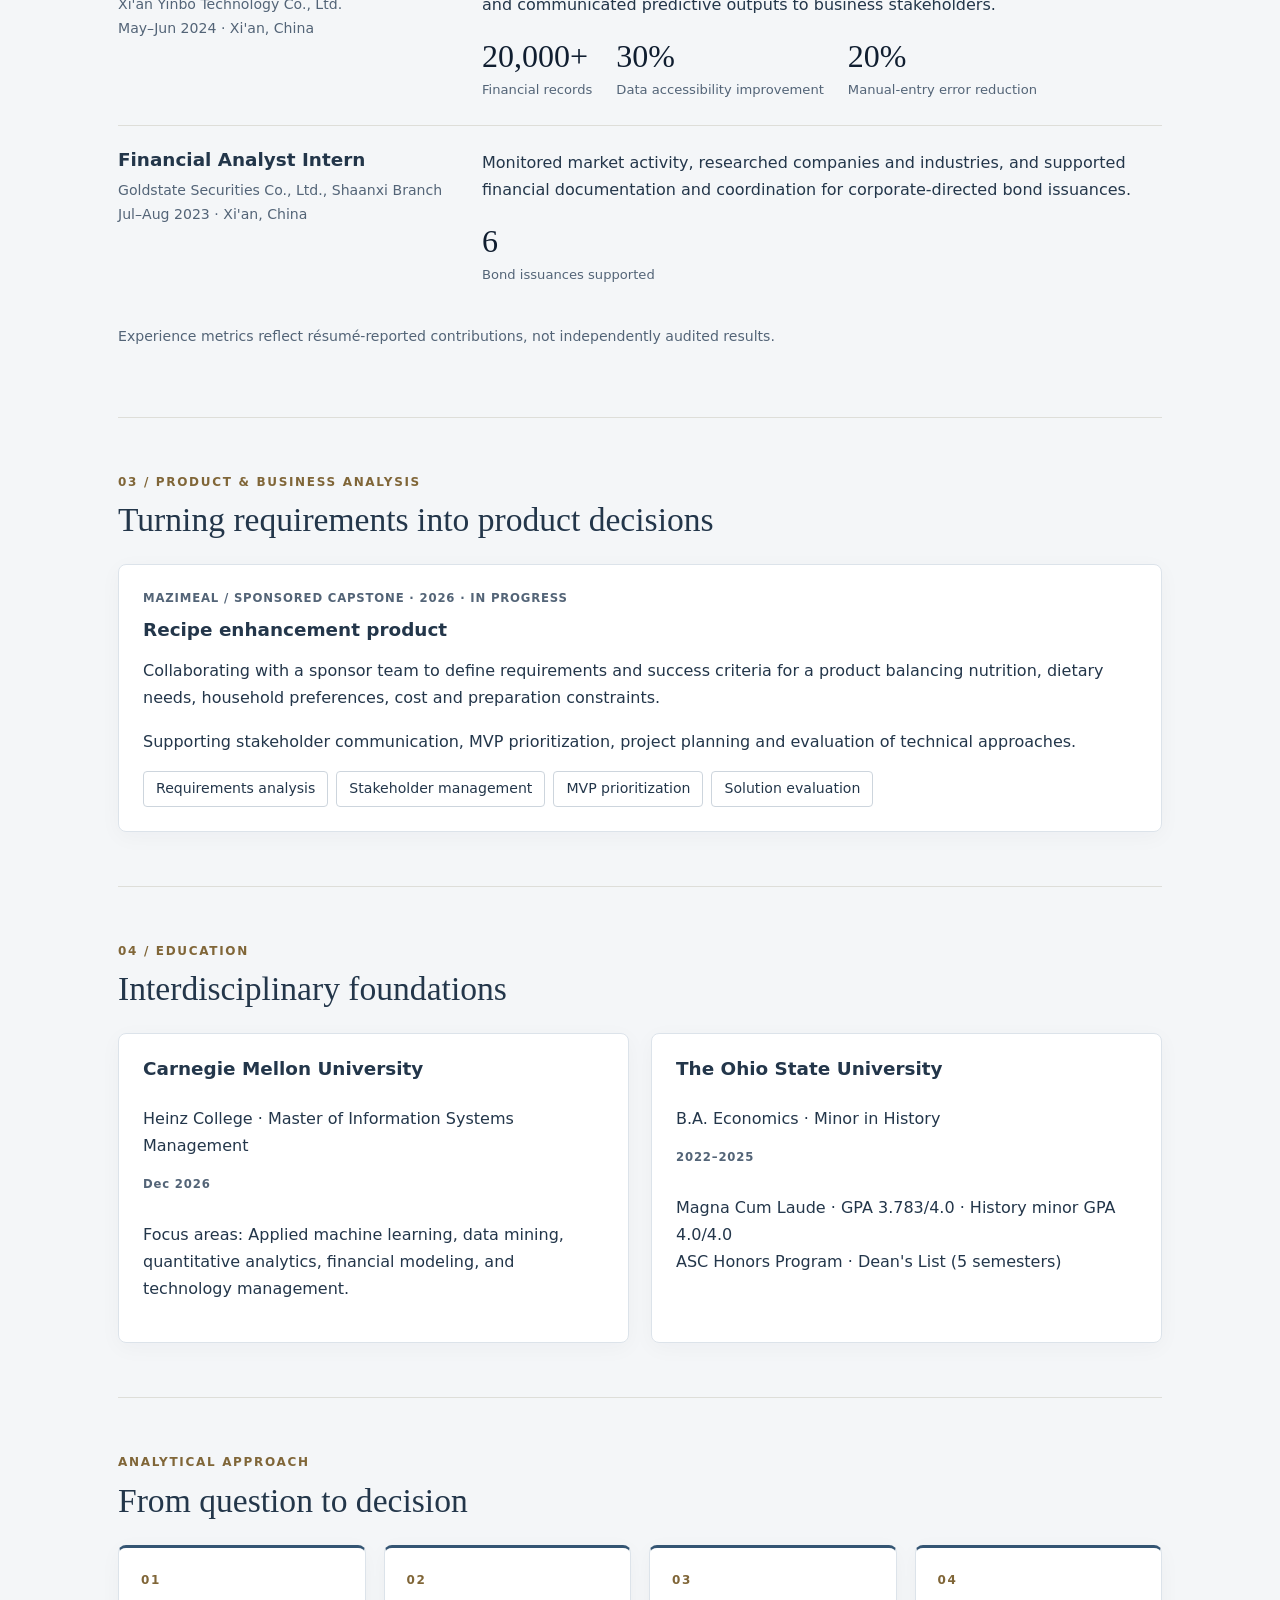
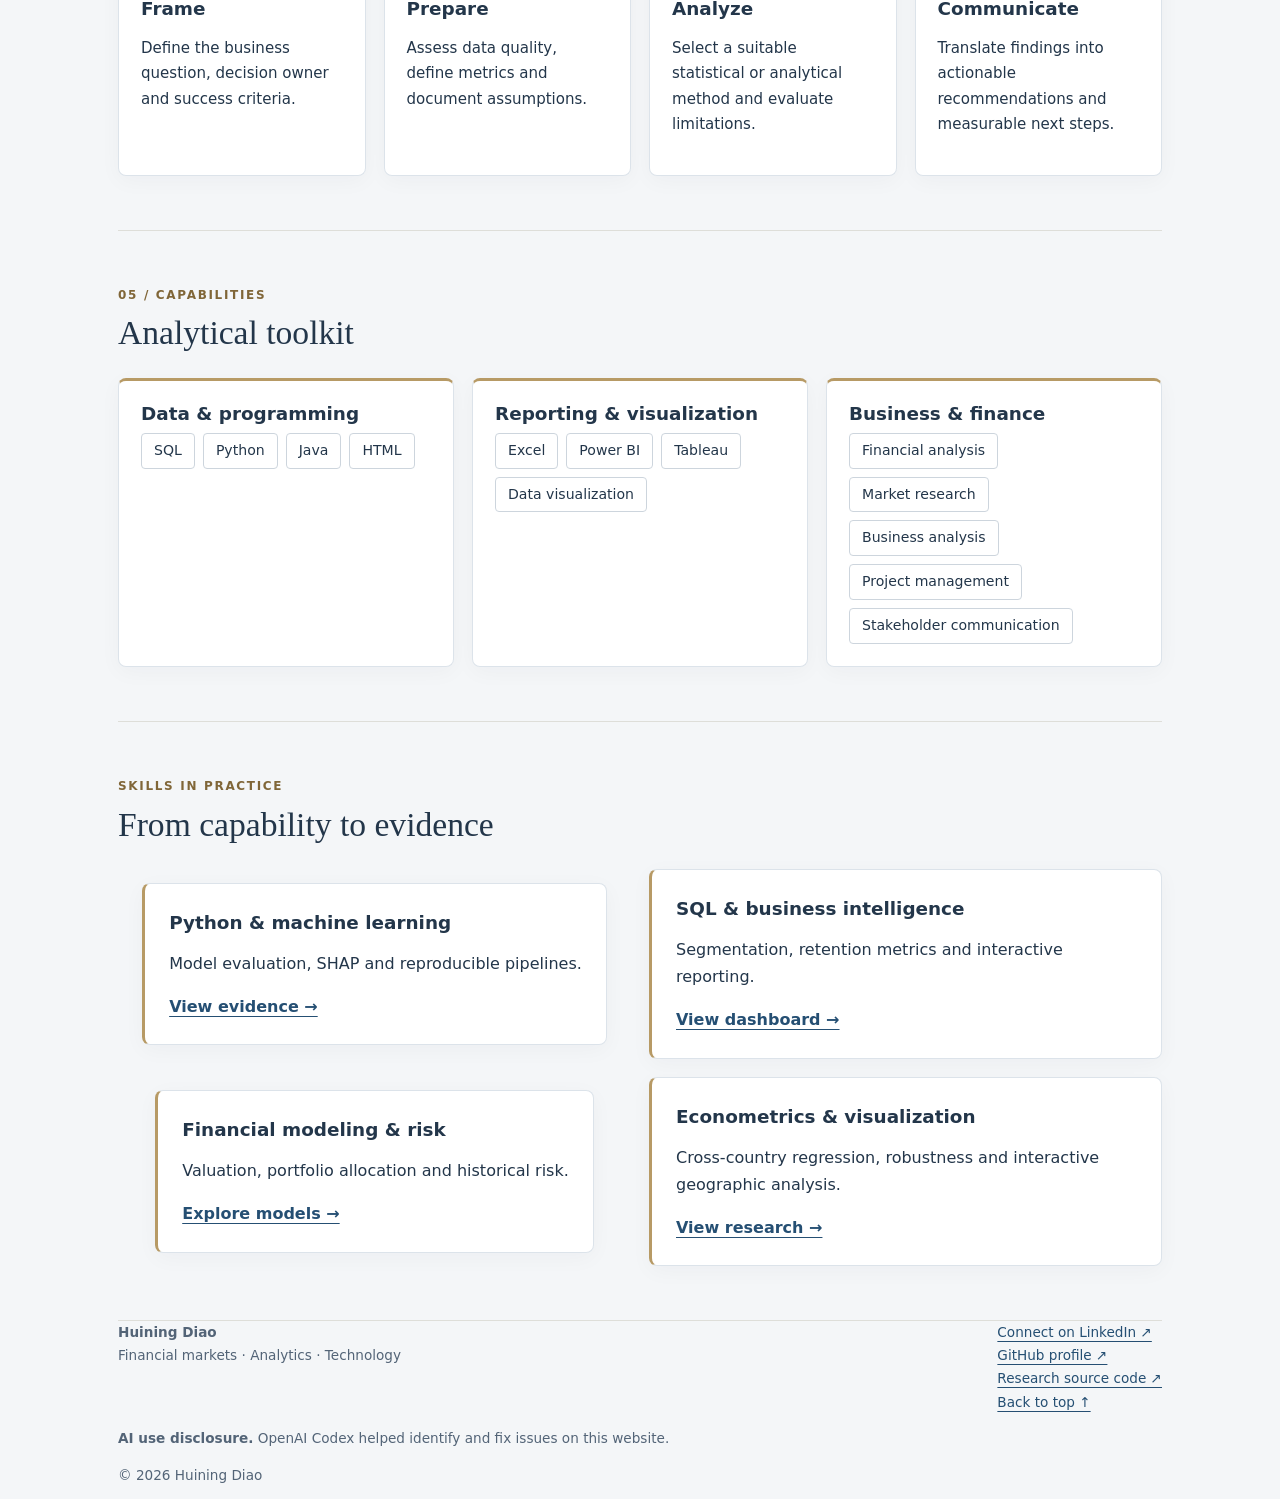
==== commit 698c5e0c: "Limit disclosure update to website debugging" ====
--- a/index.html
+++ b/index.html
@@ -4,4 +4,4 @@
 <main class="wrap"><section class="overview" id="profile"><div class="kicker">Professional profile</div><h2>Connecting financial reasoning with analytical execution</h2><p class="lead">My background combines economics, financial research and information systems. I am particularly interested in translating quantitative evidence into practical decisions across markets, customer strategy and technology-enabled operations.</p><div class="expertise-grid"><div class="card"><div class="kicker">01 / Markets</div><h3>Financial &amp; economic research</h3><p>Market monitoring, company and industry research, fixed-income transaction support, historical equity risk and economic interpretation.</p><div class="tags"><span>Risk analysis</span><span>Market research</span></div></div><div class="card"><div class="kicker">02 / Analytics</div><h3>Business intelligence</h3><p>Customer segmentation, retention diagnostics, SQL-based data preparation and KPI reporting for business stakeholders.</p><div class="tags"><span>SQL</span><span>Excel</span><span>BI</span></div></div><div class="card"><div class="kicker">03 / Technology</div><h3>Predictive &amp; product analytics</h3><p>Classification baselines, model evaluation, requirements analysis and translating technical findings into product decisions.</p><div class="tags"><span>Python</span><span>Evaluation</span><span>Product</span></div></div></div></section><section id="featured"><div class="kicker">Research highlights</div><h2>Featured research</h2><div class="research-grid"><article class="card"><div class="meta">01 / MACHINE LEARNING</div><h3>Explainable churn prediction</h3><p>Held-out XGBoost ROC AUC 0.8454, with SHAP attribution and baseline comparison.</p><a href="research-churn.html">Explore evidence →</a></article><article class="card"><div class="meta">02 / ECONOMICS</div><h3>Global well-being</h3><p>120-country analysis, interactive map and GDP-adjusted regression.</p><a href="wellbeing.html">Explore research →</a></article><article class="card"><div class="meta">03 / FINANCE &amp; BUSINESS</div><h3>Quantitative Decision Lab</h3><p>Six interactive scenario models, from valuation to classification decisions.</p><a href="research-lab.html">Launch studio →</a></article></div></section><section id="work"><div class="kicker">01 / Portfolio</div><h2>Selected Analytics Projects</h2><div class="project-controls"><div role="group" aria-label="Filter projects"><button data-filter="all" aria-pressed="true">All projects</button><button data-filter="finance" aria-pressed="false">Finance</button><button data-filter="business" aria-pressed="false">Business analytics</button><button data-filter="ml" aria-pressed="false">Machine learning</button><button data-filter="economics" aria-pressed="false">Economics</button></div><output id="project-count" aria-live="polite">5 projects</output></div><div class="grid project-grid"><article class="card"><div class="meta">EQUITY RESEARCH / PYTHON</div><h3>Equity Risk &amp; Return</h3><img src="assets/market-risk.svg" alt="Historical Apple adjusted close chart" loading="lazy" width="760" height="280"><div class="metrics"><div><strong>24.27%</strong><span>Annualized volatility</span></div><div><strong>−30.44%</strong><span>Maximum drawdown</span></div></div><p>Historical Apple equity risk analysis across 506 trading observations.</p><a href="market-risk.html">Explore analysis →</a></article><article class="card"><div class="meta">BUSINESS INTELLIGENCE / SQL</div><h3>Customer Segmentation &amp; Retention</h3><img src="assets/customer-segments.svg" alt="Churn rates by contract type" loading="lazy" width="760" height="280"><div class="metrics"><div><strong>7,043</strong><span>Customer records</span></div><div><strong>42.7%</strong><span>Month-to-month churn</span></div></div><p>Contract-level retention analysis using IBM's illustrative Telco dataset.</p><a href="customer-segments.html">Explore analysis →</a></article><article class="card"><div class="meta">MACHINE LEARNING / CLASSIFICATION</div><h3>Customer Churn Prediction</h3><img src="assets/churn-model.svg" alt="Held-out confusion matrix" loading="lazy" width="760" height="280"><div class="metrics"><div><strong>0.834</strong><span>Held-out ROC AUC</span></div><div><strong>78.4%</strong><span>Accuracy</span></div></div><p>Logistic regression baseline evaluated in JavaScript, with equivalent Python code supplied.</p><a href="churn-model.html">Explore model →</a></article><article class="card"><div class="meta">FINANCIAL MARKETS / VISUAL ANALYTICS</div><h3>Gold Market Visualization</h3><img src="assets/gold-redesign.png" alt="Gold price visualization redesign" loading="lazy"><p>Evaluating financial information design and improving the clarity of gold price trends through exploratory user feedback.</p><a href="gold-market.html">Explore case study →</a></article><article class="card"><div class="meta">ECONOMIC RESEARCH / PYTHON</div><h3>Working Hours &amp; Global Well-being</h3><img src="06-working-hours-scatter.png" alt="Scatter plot of annual working hours and life satisfaction" loading="lazy"><div class="metrics"><div><strong>120</strong><span>Countries</span></div><div><strong>−0.476</strong><span>Pearson r · 2023</span></div></div><p>Cross-country analysis of working hours, life satisfaction and regional differences.</p><a href="wellbeing.html">Explore analysis →</a></article></div><p class="meta">Selected research and analytical demonstrations using public datasets.</p></section>
 <section id="lab"><div class="kicker">Interactive research / Scenario analysis</div><h2>Quantitative Decision Lab</h2><div class="lab"><p>Explore six interactive scenario models, a customer intelligence dashboard, and research implementations for explainable machine learning, macroeconomics and financial data engineering.</p><div class="tags"><span style="color:#14283e">Portfolio allocation</span><span style="color:#14283e">DCF valuation</span><span style="color:#14283e">A/B testing</span><span style="color:#14283e">Value at Risk</span><span style="color:#14283e">Profitability simulation</span><span style="color:#14283e">Classification thresholds</span></div><a class="button" href="research-lab.html">Launch research lab →</a> <a class="secondary-button" href="dashboard.html">Customer intelligence dashboard →</a><p><small>Illustrative assumptions, not empirical investment performance.</small></p></div></section><section id="verified-research"><div class="kicker">Research / Reproducibility</div><h2>Research backed by evidence</h2><p class="lead">Three research pipelines executed on GitHub Actions with public datasets, reproducible methods and published outputs. Explore the questions, benchmarks and limitations behind each result.</p><div class="evidence-grid"><article class="card"><img src="assets/research/shap_summary.png" loading="lazy" alt="SHAP feature attribution plot for executed XGBoost churn model"><div class="evidence-copy"><span class="ci-pill">Reproducible · Python &amp; ML</span><h3>Explainable churn prediction</h3><div class="metrics"><div><strong>0.8454</strong><span>ROC AUC</span></div><div><strong>0.6609</strong><span>Average precision</span></div></div><p>XGBoost versus logistic regression, with held-out evaluation and SHAP interpretability.</p><a href="research-churn.html">Read the research →</a></div></article><article class="card"><img src="assets/research/macro_scatter.png" loading="lazy" alt="Monthly unemployment changes versus S&P 500 returns scatter plot"><div class="evidence-copy"><span class="ci-pill">Reproducible · Econometrics</span><h3>Labor market &amp; equities</h3><div class="metrics"><div><strong>117</strong><span>Matched months</span></div><div><strong>−0.200</strong><span>r after outlier exclusion</span></div></div><p>Full-sample r +0.168 versus −0.200 after two extreme months are excluded.</p><a href="research-macro.html">Read the research →</a></div></article><article class="card"><img src="assets/market-risk.svg" loading="lazy" alt="Historical Apple prices analyzed by automated equity data pipeline"><div class="evidence-copy"><span class="ci-pill">Reproducible · Data Engineering</span><h3>Financial data pipeline</h3><div class="metrics"><div><strong>506</strong><span>Daily observations</span></div><div><strong>−30.44%</strong><span>Maximum drawdown</span></div></div><p>Validated historical prices transformed into daily and monthly research exports.</p><a href="research-pipeline.html">Read the research →</a></div></article></div><p class="meta">Metrics are sample-specific. Public demo data and historical equity research; neither investment advice nor employer performance.</p></section><section id="journey"><div class="kicker">Career journey / 2022–2026</div><h2>From economics to technology</h2><p class="lead">Explore the milestones connecting financial research, analytics and information systems.</p><div class="career-track"><details class="card"><summary><span class="meta">2022</span><strong>Academic foundation</strong><span>Ohio State · Economics and History</span></summary><p>Economic reasoning and historical research.</p></details><details class="card"><summary><span class="meta">2023</span><strong>Financial markets</strong><span>Goldstate Securities</span></summary><p>Financial analysis and support for six bond issuances.</p></details><details class="card"><summary><span class="meta">2024</span><strong>Data and technology</strong><span>Data analytics and data science internships</span></summary><p>SQL, financial records and customer analysis.</p></details><details class="card"><summary><span class="meta">May 2025</span><strong>Undergraduate graduation</strong><span>Ohio State · Magna Cum Laude</span></summary><p>ASC Honors Program and Dean’s List.</p></details><details class="card"><summary><span class="meta">2025–2026</span><strong>Graduate education</strong><span>Carnegie Mellon University</span></summary><p>Information systems, machine learning and analytics.</p></details><details class="card"><summary><span class="meta">2026</span><strong>Applied product research</strong><span>MaziMeal sponsored capstone</span></summary><p>Stakeholder communication, requirements and evaluation.</p></details></div></section><section id="experience"><div class="kicker">02 / Professional experience</div><h2>From markets to business decisions</h2><div class="role"><div><h3>Data Analyst Intern</h3><div class="meta">Shaanxi Xindonggang Office Equipment Co., Ltd.<br>Jul–Aug 2024 · Xi'an, China</div></div><div><p>Analyzed customer, sales and market data using SQL and Excel. Delivered recurring performance reports and recommendations supporting retention and regional sales planning.</p><div class="metrics"><div><strong>20%</strong><span>Retention improvement supported</span></div><div><strong>25%</strong><span>Churn reduction contributed to</span></div></div></div></div><div class="role"><div><h3>Data Science Intern</h3><div class="meta">Xi'an Yinbo Technology Co., Ltd.<br>May–Jun 2024 · Xi'an, China</div></div><div><p>Organized financial records, supported workflow automation and quality checks, and communicated predictive outputs to business stakeholders.</p><div class="metrics"><div><strong>20,000+</strong><span>Financial records</span></div><div><strong>30%</strong><span>Data accessibility improvement</span></div><div><strong>20%</strong><span>Manual-entry error reduction</span></div></div></div></div><div class="role"><div><h3>Financial Analyst Intern</h3><div class="meta">Goldstate Securities Co., Ltd., Shaanxi Branch<br>Jul–Aug 2023 · Xi'an, China</div></div><div><p>Monitored market activity, researched companies and industries, and supported financial documentation and coordination for corporate-directed bond issuances.</p><div class="metrics"><div><strong>6</strong><span>Bond issuances supported</span></div></div></div></div><p class="meta">Experience metrics reflect résumé-reported contributions, not independently audited results.</p></section>
 <section id="product"><div class="kicker">03 / Product &amp; business analysis</div><h2>Turning requirements into product decisions</h2><div class="card"><div class="meta">MAZIMEAL / SPONSORED CAPSTONE · 2026 · IN PROGRESS</div><h3>Recipe enhancement product</h3><p>Collaborating with a sponsor team to define requirements and success criteria for a product balancing nutrition, dietary needs, household preferences, cost and preparation constraints.</p><p>Supporting stakeholder communication, MVP prioritization, project planning and evaluation of technical approaches.</p><div class="tags"><span>Requirements analysis</span><span>Stakeholder management</span><span>MVP prioritization</span><span>Solution evaluation</span></div></div></section><section id="education"><div class="kicker">04 / Education</div><h2>Interdisciplinary foundations</h2><div class="grid"><div class="card"><h3>Carnegie Mellon University</h3><p>Heinz College · Master of Information Systems Management</p><div class="meta">Dec 2026</div><p>Focus areas: Applied machine learning, data mining, quantitative analytics, financial modeling, and technology management.</p></div><div class="card"><h3>The Ohio State University</h3><p>B.A. Economics · Minor in History</p><div class="meta">2022–2025</div><p>Magna Cum Laude · GPA 3.783/4.0 · History minor GPA 4.0/4.0<br>ASC Honors Program · Dean's List (5 semesters)</p></div></div></section>
-<section id="approach"><div class="kicker">Analytical approach</div><h2>From question to decision</h2><div class="expertise-grid process-grid"><div class="card"><div class="kicker">01</div><h3>Frame</h3><p>Define the business question, decision owner and success criteria.</p></div><div class="card"><div class="kicker">02</div><h3>Prepare</h3><p>Assess data quality, define metrics and document assumptions.</p></div><div class="card"><div class="kicker">03</div><h3>Analyze</h3><p>Select a suitable statistical or analytical method and evaluate limitations.</p></div><div class="card"><div class="kicker">04</div><h3>Communicate</h3><p>Translate findings into actionable recommendations and measurable next steps.</p></div></div></section><section id="skills"><div class="kicker">05 / Capabilities</div><h2>Analytical toolkit</h2><div class="expertise-grid"><div class="card"><h3>Data & programming</h3><div class="tags"><span>SQL</span><span>Python</span><span>Java</span><span>HTML</span></div></div><div class="card"><h3>Reporting & visualization</h3><div class="tags"><span>Excel</span><span>Power BI</span><span>Tableau</span><span>Data visualization</span></div></div><div class="card"><h3>Business & finance</h3><div class="tags"><span>Financial analysis</span><span>Market research</span><span>Business analysis</span><span>Project management</span><span>Stakeholder communication</span></div></div></div></section><section id="skill-evidence"><div class="kicker">Skills in practice</div><h2>From capability to evidence</h2><div class="research-grid"><article class="card"><h3>Python &amp; machine learning</h3><p>Model evaluation, SHAP and reproducible pipelines.</p><a href="research-churn.html">View evidence →</a></article><article class="card"><h3>SQL &amp; business intelligence</h3><p>Segmentation, retention metrics and interactive reporting.</p><a href="dashboard.html">View dashboard →</a></article><article class="card"><h3>Financial modeling &amp; risk</h3><p>Valuation, portfolio allocation and historical risk.</p><a href="research-lab.html">Explore models →</a></article><article class="card"><h3>Econometrics &amp; visualization</h3><p>Cross-country regression, robustness and interactive geographic analysis.</p><a href="wellbeing.html">View research →</a></article></div></section></main><footer class="wrap"><div class="footer-inner"><div><strong>Huining Diao</strong><br>Financial markets · Analytics · Technology</div><div><a href="https://www.linkedin.com/in/huining-diao-4359a025b" target="_blank" rel="noopener noreferrer">Connect on LinkedIn ↗</a><br><a href="https://github.com/huining66">GitHub profile ↗</a><br><a href="https://github.com/huining66/huining-Diao-portfolio">Research source code ↗</a><br><a href="#top">Back to top ↑</a></div></div><p id="ai-use"><strong>AI use disclosure</strong><br>OpenAI Codex helped debug, fix, and test this website, including image loading, dark mode, mobile layout, and interactive map controls. AI tools also supported selected projects. The relevant project pages describe how AI was used.</p><p>© 2026 Huining Diao</p></footer><script src="assets/studio.js" defer></script><script src="assets/experience.js?v=1c44c16" defer></script><script>if('IntersectionObserver'in window&&!matchMedia('(prefers-reduced-motion: reduce)').matches){const o=new IntersectionObserver(es=>{for(const e of es)if(e.isIntersecting){e.target.classList.add('hd-visible');o.unobserve(e.target)}},{threshold:.08});document.querySelectorAll('main>section').forEach(e=>o.observe(e))}</script><script>(()=>{const dict={"Connect on LinkedIn ↗":"LinkedIn 职业联系 ↗","Professional profile":"职业简介","Connecting financial reasoning with analytical execution":"连接金融研究与数据分析实践","Featured research":"精选研究","Selected Analytics Projects":"精选分析项目","Quantitative Decision Lab":"量化决策实验室","Research backed by evidence":"可验证的研究成果，而非仅有原型","From economics to technology":"从经济学到信息技术","From markets to business decisions":"从金融市场到商业决策","Interdisciplinary foundations":"跨学科教育背景","Analytical toolkit":"分析技能工具箱","From capability to evidence":"从专业能力到实际成果","Profile":"简介","Research lab":"研究实验室","Evidence":"研究成果","Selected work":"精选项目","Journey":"职业历程","Experience":"实习经历","Education":"教育背景","Skills":"专业技能","Financial Markets, Quantitative Analytics & Data Science":"金融市场、量化分析与数据科学","Research highlights":"研究亮点","Career journey / 2022–2026":"职业历程 / 2022–2026","Skills in practice":"技能实践","All projects":"全部项目","Finance":"金融","Business analytics":"商业分析","Machine learning":"机器学习","Economics":"经济学","Explore Research & Projects →":"探索研究与项目 →","Professional Experience":"职业经历","My background combines economics, financial research and information systems. I am particularly interested in translating quantitative evidence into practical decisions across markets, customer strategy and technology-enabled operations.":"我的背景融合经济学、金融研究与信息系统，关注如何将量化证据转化为金融市场、客户策略与技术驱动运营中的实际决策。","Exploring the intersection of financial markets, economic research, and computational methods — transforming complex data into meaningful insights for investment analysis, business strategy, and decision-making.":"探索金融市场、经济研究与计算方法的交叉领域，将复杂数据转化为支持投资分析、商业策略与决策的洞察。","Master's candidate in Information Systems Management at Carnegie Mellon University. Economics graduate of The Ohio State University, Magna Cum Laude.":"卡内基梅隆大学信息系统管理硕士在读，俄亥俄州立大学经济学本科荣誉毕业（Magna Cum Laude）。"};const nav=document.querySelector('nav');const b=document.createElement('button');b.type='button';b.id='language-toggle';b.style.cssText='font:inherit;color:inherit;background:transparent;border:1px solid #8999ad;border-radius:6px;padding:10px 14px;cursor:pointer;white-space:nowrap';b.textContent='中文 / EN';b.setAttribute('aria-label','Toggle homepage Chinese overview');nav.append(b);const entries=[];const w=document.createTreeWalker(document.body,NodeFilter.SHOW_TEXT);while(w.nextNode()){const n=w.currentNode;if(n.parentElement.closest('script,style,button#language-toggle'))continue;const k=n.textContent.trim();if(Object.hasOwn(dict,k))entries.push([n,n.textContent,dict[k]])}let zh=false;const apply=()=>{for(const [n,en,cn] of entries)n.textContent=zh?cn:en;b.textContent=zh?'English / 中文':'中文 / EN';b.setAttribute('aria-pressed',String(zh));note.hidden=!zh;try{localStorage.setItem('hd-language',zh?'zh':'en')}catch{}};b.onclick=()=>{zh=!zh;apply()};const note=document.createElement('p');note.className='meta';note.textContent='中文导览：部分项目详情、研究数据及交互控件保留英文。';note.hidden=true;document.querySelector('main').prepend(note);try{zh=localStorage.getItem('hd-language')==='zh'}catch{}apply()})();</script></body></html>+<section id="approach"><div class="kicker">Analytical approach</div><h2>From question to decision</h2><div class="expertise-grid process-grid"><div class="card"><div class="kicker">01</div><h3>Frame</h3><p>Define the business question, decision owner and success criteria.</p></div><div class="card"><div class="kicker">02</div><h3>Prepare</h3><p>Assess data quality, define metrics and document assumptions.</p></div><div class="card"><div class="kicker">03</div><h3>Analyze</h3><p>Select a suitable statistical or analytical method and evaluate limitations.</p></div><div class="card"><div class="kicker">04</div><h3>Communicate</h3><p>Translate findings into actionable recommendations and measurable next steps.</p></div></div></section><section id="skills"><div class="kicker">05 / Capabilities</div><h2>Analytical toolkit</h2><div class="expertise-grid"><div class="card"><h3>Data & programming</h3><div class="tags"><span>SQL</span><span>Python</span><span>Java</span><span>HTML</span></div></div><div class="card"><h3>Reporting & visualization</h3><div class="tags"><span>Excel</span><span>Power BI</span><span>Tableau</span><span>Data visualization</span></div></div><div class="card"><h3>Business & finance</h3><div class="tags"><span>Financial analysis</span><span>Market research</span><span>Business analysis</span><span>Project management</span><span>Stakeholder communication</span></div></div></div></section><section id="skill-evidence"><div class="kicker">Skills in practice</div><h2>From capability to evidence</h2><div class="research-grid"><article class="card"><h3>Python &amp; machine learning</h3><p>Model evaluation, SHAP and reproducible pipelines.</p><a href="research-churn.html">View evidence →</a></article><article class="card"><h3>SQL &amp; business intelligence</h3><p>Segmentation, retention metrics and interactive reporting.</p><a href="dashboard.html">View dashboard →</a></article><article class="card"><h3>Financial modeling &amp; risk</h3><p>Valuation, portfolio allocation and historical risk.</p><a href="research-lab.html">Explore models →</a></article><article class="card"><h3>Econometrics &amp; visualization</h3><p>Cross-country regression, robustness and interactive geographic analysis.</p><a href="wellbeing.html">View research →</a></article></div></section></main><footer class="wrap"><div class="footer-inner"><div><strong>Huining Diao</strong><br>Financial markets · Analytics · Technology</div><div><a href="https://www.linkedin.com/in/huining-diao-4359a025b" target="_blank" rel="noopener noreferrer">Connect on LinkedIn ↗</a><br><a href="https://github.com/huining66">GitHub profile ↗</a><br><a href="https://github.com/huining66/huining-Diao-portfolio">Research source code ↗</a><br><a href="#top">Back to top ↑</a></div></div><p id="ai-use"><strong>AI use disclosure.</strong> OpenAI Codex helped identify and fix issues on this website.</p><p>© 2026 Huining Diao</p></footer><script src="assets/studio.js" defer></script><script src="assets/experience.js?v=1c44c16" defer></script><script>if('IntersectionObserver'in window&&!matchMedia('(prefers-reduced-motion: reduce)').matches){const o=new IntersectionObserver(es=>{for(const e of es)if(e.isIntersecting){e.target.classList.add('hd-visible');o.unobserve(e.target)}},{threshold:.08});document.querySelectorAll('main>section').forEach(e=>o.observe(e))}</script><script>(()=>{const dict={"Connect on LinkedIn ↗":"LinkedIn 职业联系 ↗","Professional profile":"职业简介","Connecting financial reasoning with analytical execution":"连接金融研究与数据分析实践","Featured research":"精选研究","Selected Analytics Projects":"精选分析项目","Quantitative Decision Lab":"量化决策实验室","Research backed by evidence":"可验证的研究成果，而非仅有原型","From economics to technology":"从经济学到信息技术","From markets to business decisions":"从金融市场到商业决策","Interdisciplinary foundations":"跨学科教育背景","Analytical toolkit":"分析技能工具箱","From capability to evidence":"从专业能力到实际成果","Profile":"简介","Research lab":"研究实验室","Evidence":"研究成果","Selected work":"精选项目","Journey":"职业历程","Experience":"实习经历","Education":"教育背景","Skills":"专业技能","Financial Markets, Quantitative Analytics & Data Science":"金融市场、量化分析与数据科学","Research highlights":"研究亮点","Career journey / 2022–2026":"职业历程 / 2022–2026","Skills in practice":"技能实践","All projects":"全部项目","Finance":"金融","Business analytics":"商业分析","Machine learning":"机器学习","Economics":"经济学","Explore Research & Projects →":"探索研究与项目 →","Professional Experience":"职业经历","My background combines economics, financial research and information systems. I am particularly interested in translating quantitative evidence into practical decisions across markets, customer strategy and technology-enabled operations.":"我的背景融合经济学、金融研究与信息系统，关注如何将量化证据转化为金融市场、客户策略与技术驱动运营中的实际决策。","Exploring the intersection of financial markets, economic research, and computational methods — transforming complex data into meaningful insights for investment analysis, business strategy, and decision-making.":"探索金融市场、经济研究与计算方法的交叉领域，将复杂数据转化为支持投资分析、商业策略与决策的洞察。","Master's candidate in Information Systems Management at Carnegie Mellon University. Economics graduate of The Ohio State University, Magna Cum Laude.":"卡内基梅隆大学信息系统管理硕士在读，俄亥俄州立大学经济学本科荣誉毕业（Magna Cum Laude）。"};const nav=document.querySelector('nav');const b=document.createElement('button');b.type='button';b.id='language-toggle';b.style.cssText='font:inherit;color:inherit;background:transparent;border:1px solid #8999ad;border-radius:6px;padding:10px 14px;cursor:pointer;white-space:nowrap';b.textContent='中文 / EN';b.setAttribute('aria-label','Toggle homepage Chinese overview');nav.append(b);const entries=[];const w=document.createTreeWalker(document.body,NodeFilter.SHOW_TEXT);while(w.nextNode()){const n=w.currentNode;if(n.parentElement.closest('script,style,button#language-toggle'))continue;const k=n.textContent.trim();if(Object.hasOwn(dict,k))entries.push([n,n.textContent,dict[k]])}let zh=false;const apply=()=>{for(const [n,en,cn] of entries)n.textContent=zh?cn:en;b.textContent=zh?'English / 中文':'中文 / EN';b.setAttribute('aria-pressed',String(zh));note.hidden=!zh;try{localStorage.setItem('hd-language',zh?'zh':'en')}catch{}};b.onclick=()=>{zh=!zh;apply()};const note=document.createElement('p');note.className='meta';note.textContent='中文导览：部分项目详情、研究数据及交互控件保留英文。';note.hidden=true;document.querySelector('main').prepend(note);try{zh=localStorage.getItem('hd-language')==='zh'}catch{}apply()})();</script></body></html>
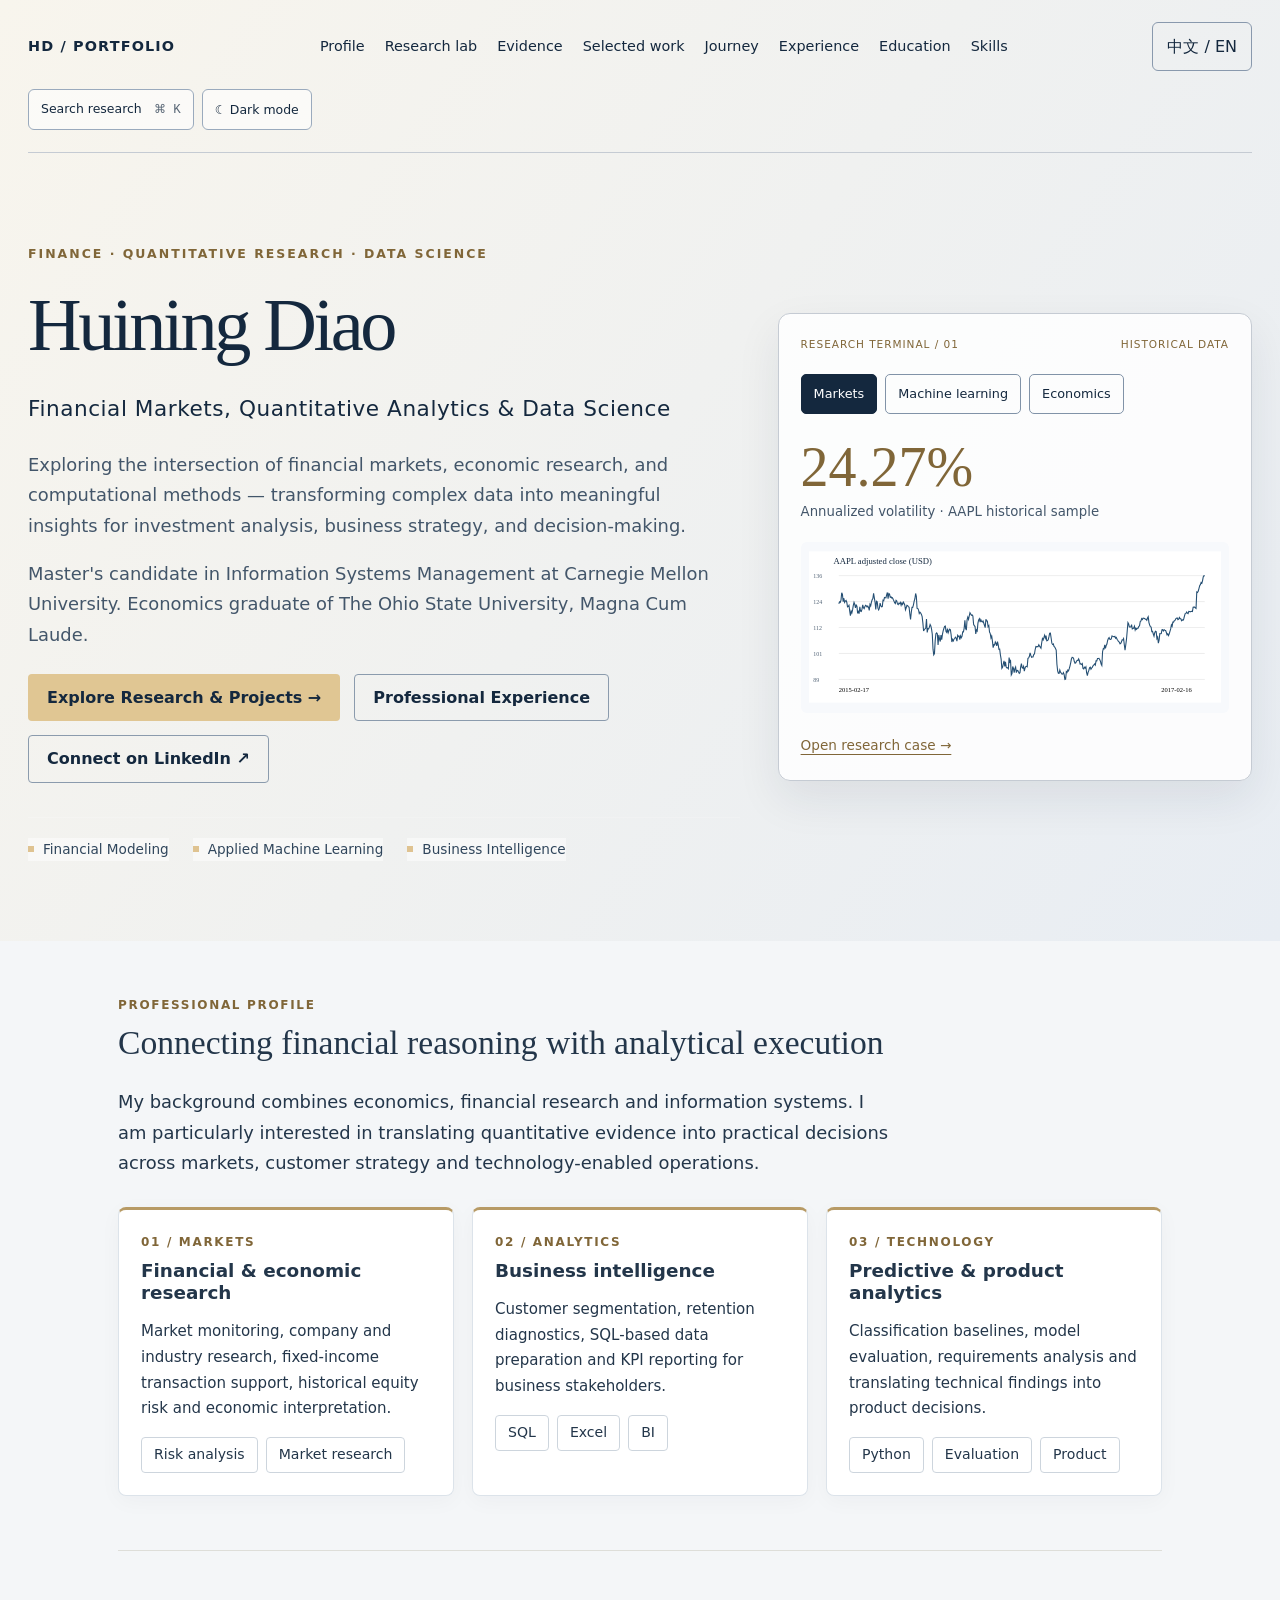
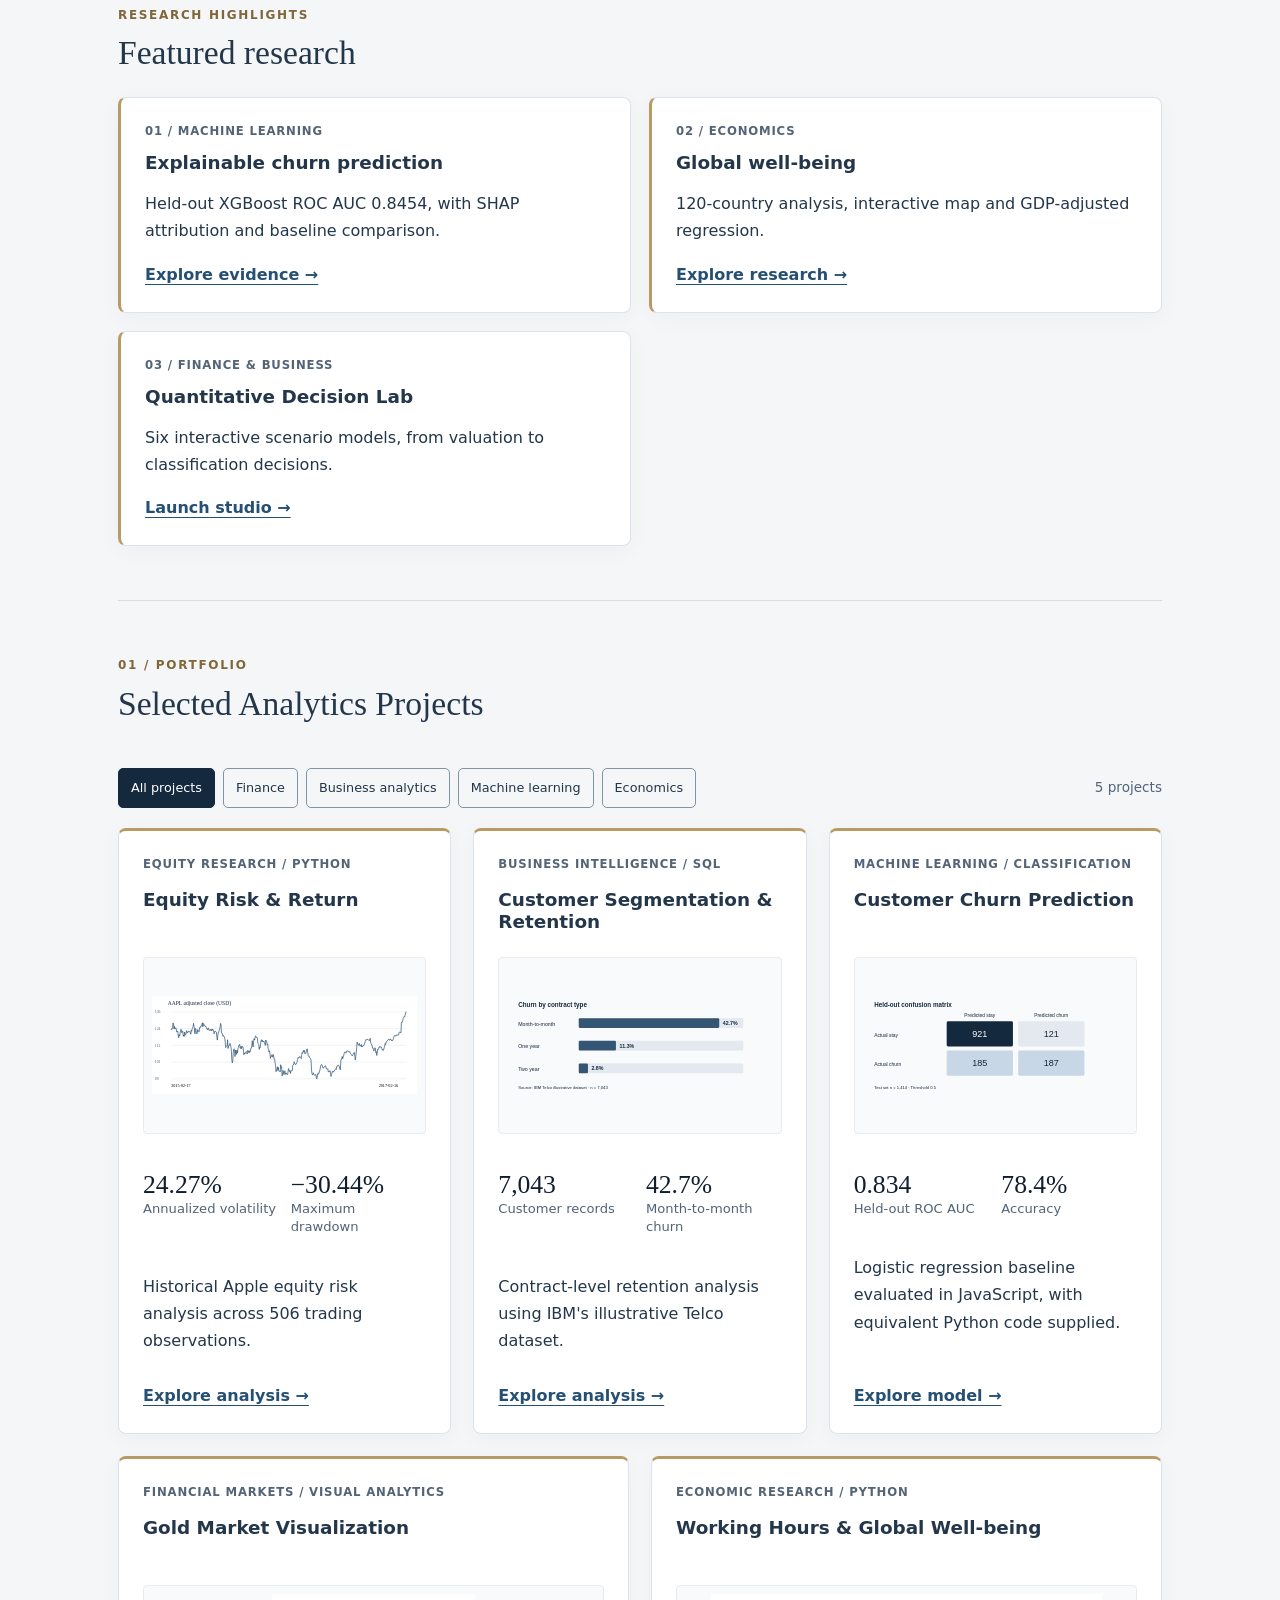
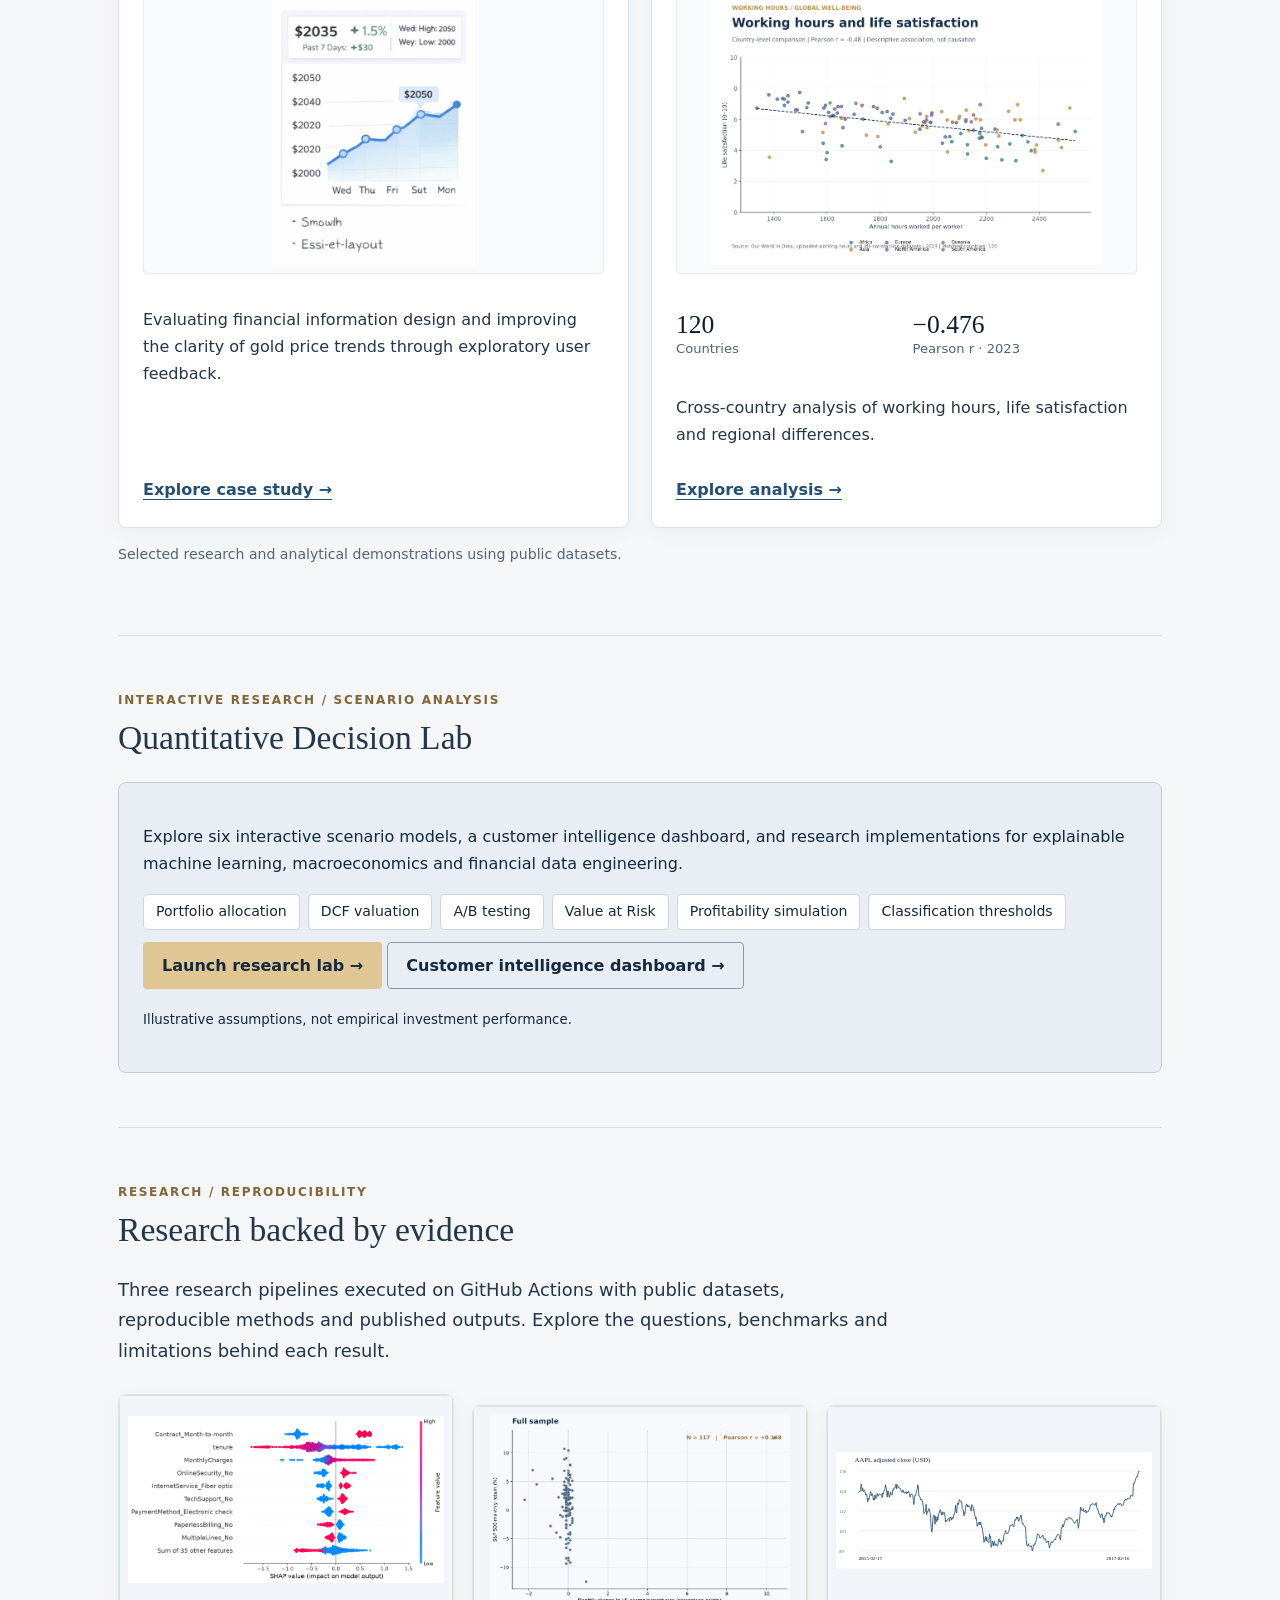
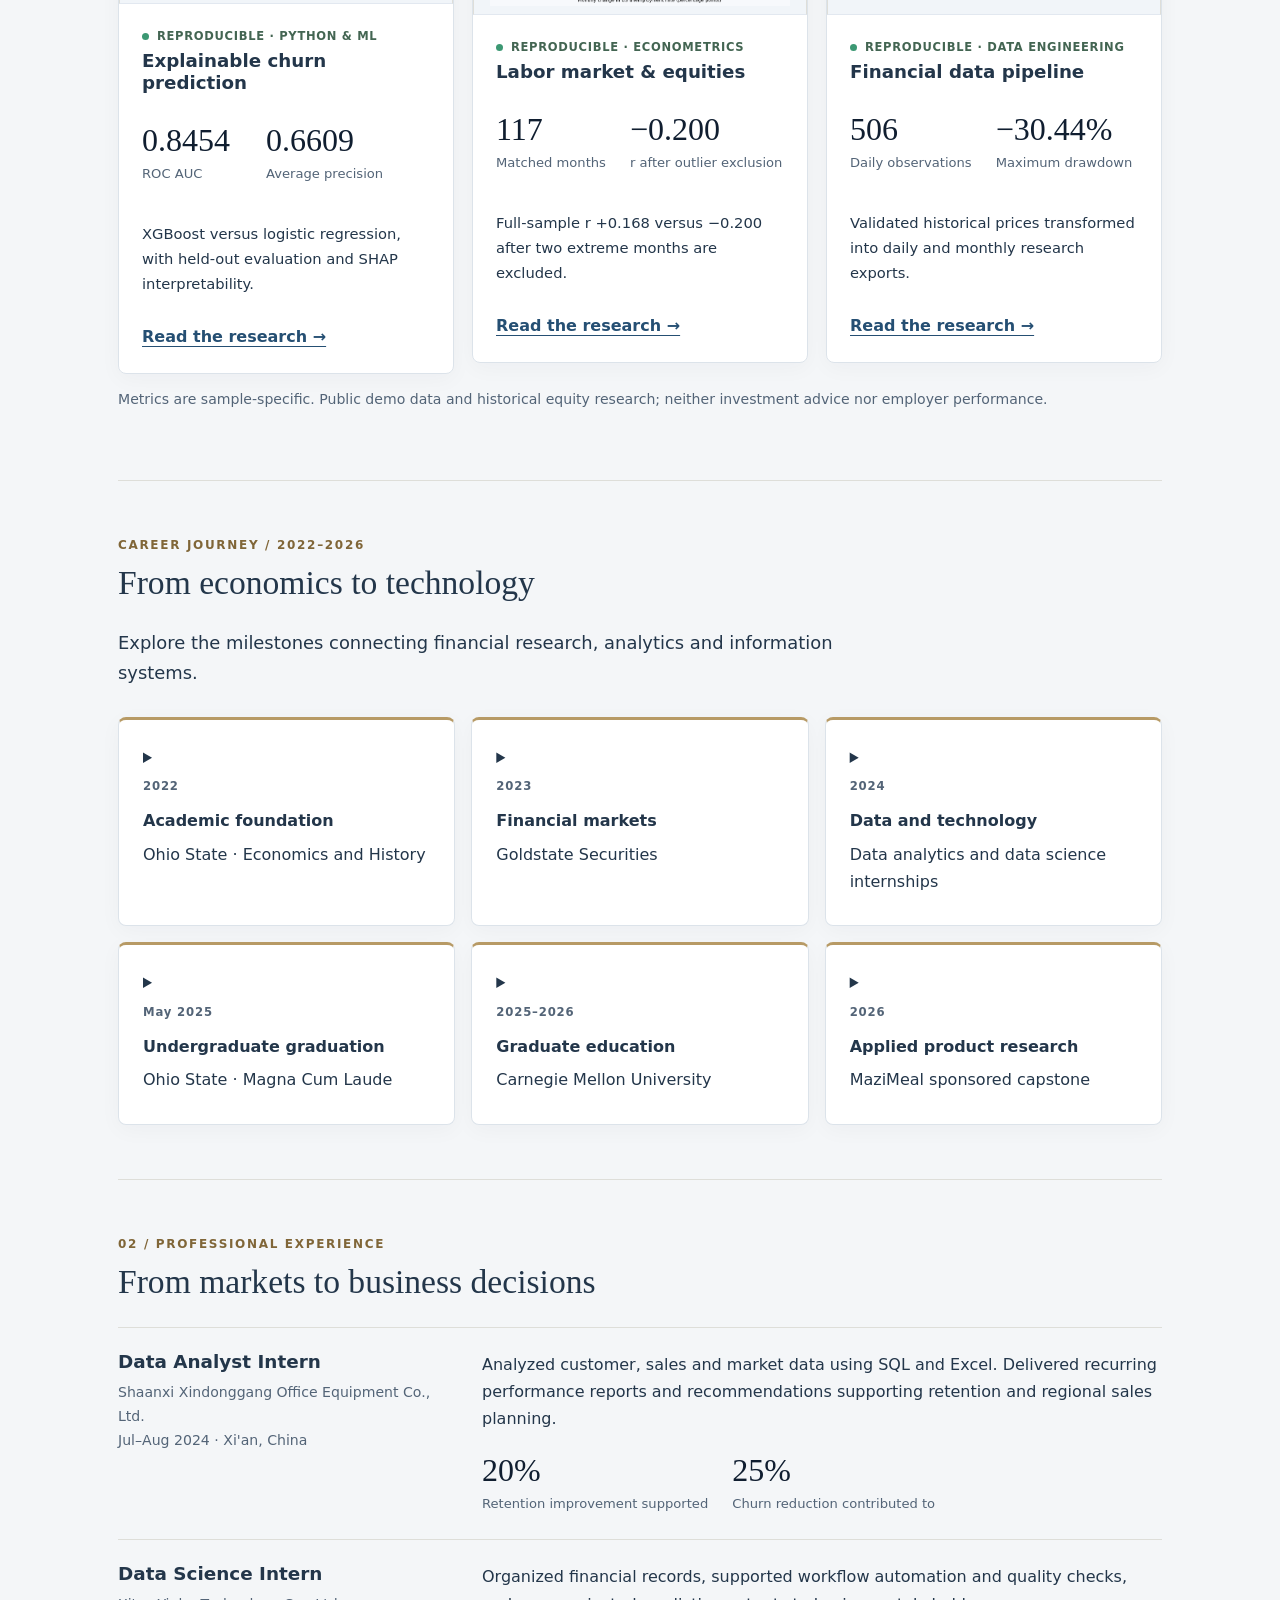
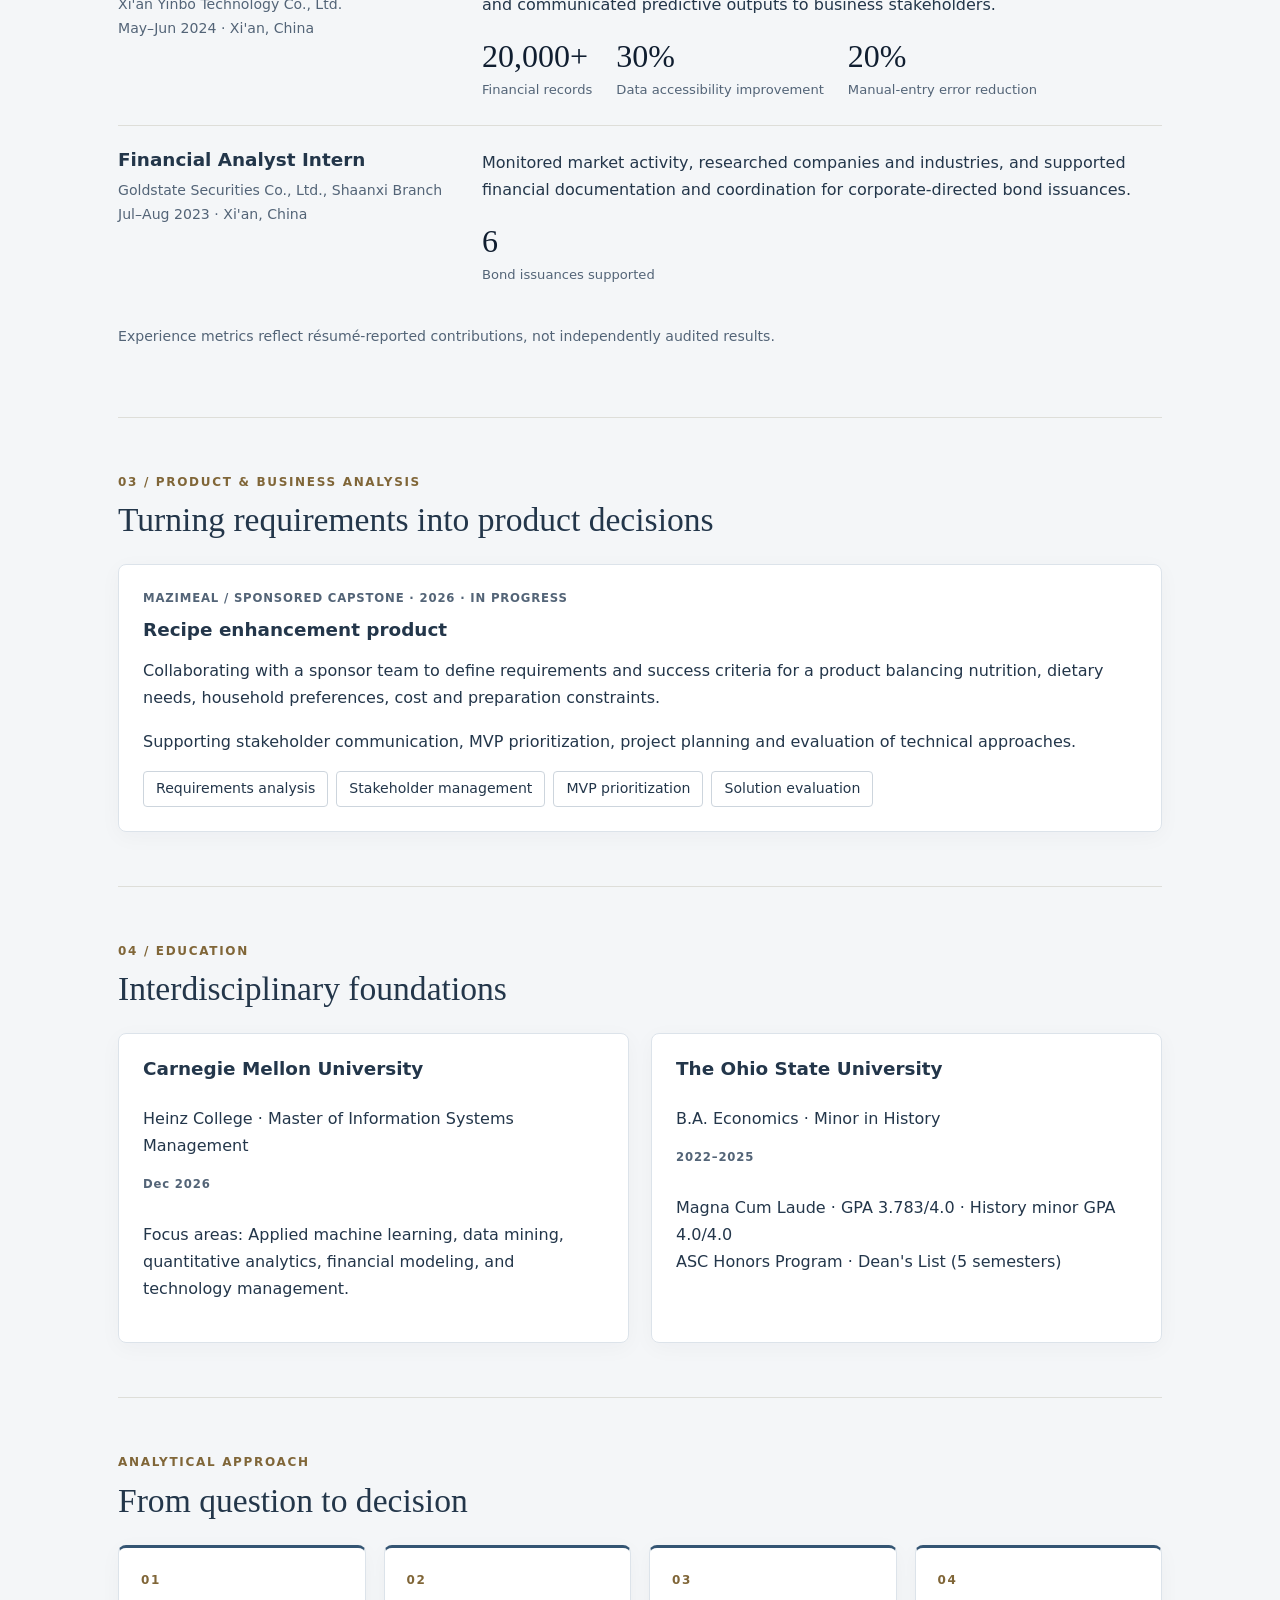
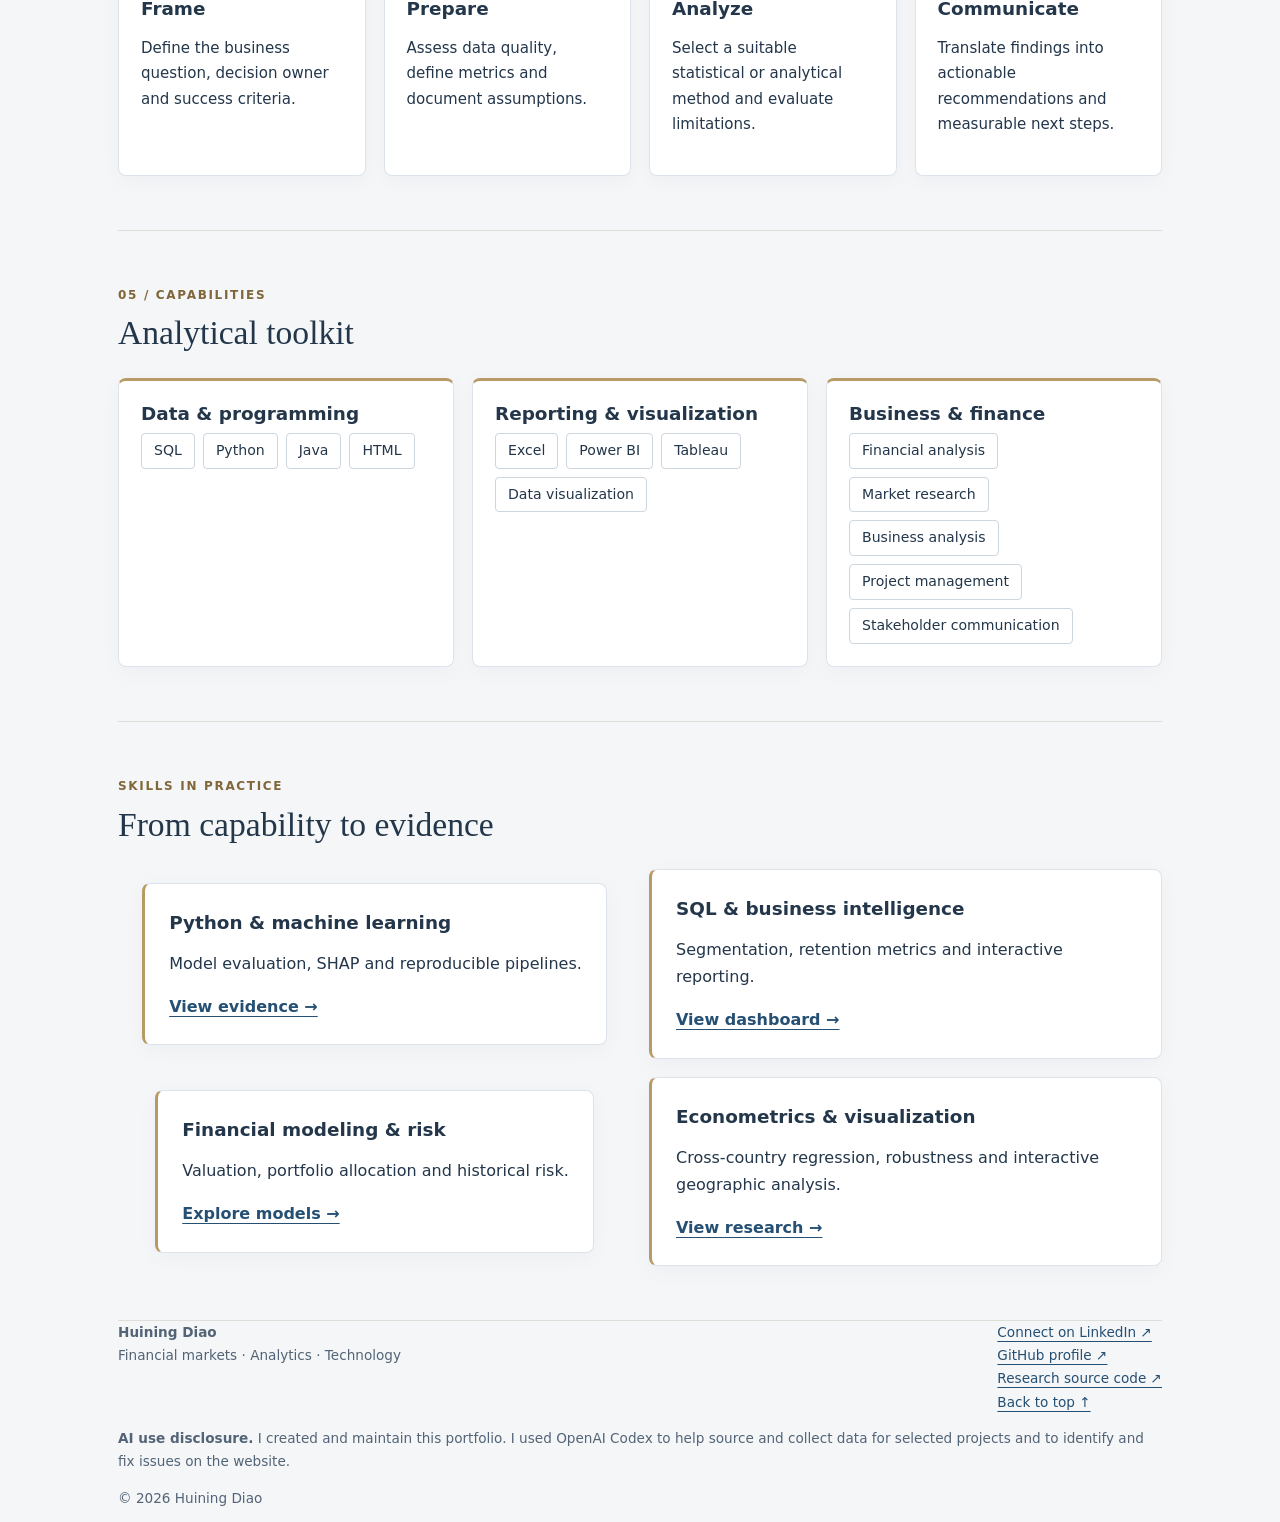
==== commit 6a5b4624: "Clarify portfolio authorship and AI assistance" ====
--- a/index.html
+++ b/index.html
@@ -4,4 +4,4 @@
 <main class="wrap"><section class="overview" id="profile"><div class="kicker">Professional profile</div><h2>Connecting financial reasoning with analytical execution</h2><p class="lead">My background combines economics, financial research and information systems. I am particularly interested in translating quantitative evidence into practical decisions across markets, customer strategy and technology-enabled operations.</p><div class="expertise-grid"><div class="card"><div class="kicker">01 / Markets</div><h3>Financial &amp; economic research</h3><p>Market monitoring, company and industry research, fixed-income transaction support, historical equity risk and economic interpretation.</p><div class="tags"><span>Risk analysis</span><span>Market research</span></div></div><div class="card"><div class="kicker">02 / Analytics</div><h3>Business intelligence</h3><p>Customer segmentation, retention diagnostics, SQL-based data preparation and KPI reporting for business stakeholders.</p><div class="tags"><span>SQL</span><span>Excel</span><span>BI</span></div></div><div class="card"><div class="kicker">03 / Technology</div><h3>Predictive &amp; product analytics</h3><p>Classification baselines, model evaluation, requirements analysis and translating technical findings into product decisions.</p><div class="tags"><span>Python</span><span>Evaluation</span><span>Product</span></div></div></div></section><section id="featured"><div class="kicker">Research highlights</div><h2>Featured research</h2><div class="research-grid"><article class="card"><div class="meta">01 / MACHINE LEARNING</div><h3>Explainable churn prediction</h3><p>Held-out XGBoost ROC AUC 0.8454, with SHAP attribution and baseline comparison.</p><a href="research-churn.html">Explore evidence →</a></article><article class="card"><div class="meta">02 / ECONOMICS</div><h3>Global well-being</h3><p>120-country analysis, interactive map and GDP-adjusted regression.</p><a href="wellbeing.html">Explore research →</a></article><article class="card"><div class="meta">03 / FINANCE &amp; BUSINESS</div><h3>Quantitative Decision Lab</h3><p>Six interactive scenario models, from valuation to classification decisions.</p><a href="research-lab.html">Launch studio →</a></article></div></section><section id="work"><div class="kicker">01 / Portfolio</div><h2>Selected Analytics Projects</h2><div class="project-controls"><div role="group" aria-label="Filter projects"><button data-filter="all" aria-pressed="true">All projects</button><button data-filter="finance" aria-pressed="false">Finance</button><button data-filter="business" aria-pressed="false">Business analytics</button><button data-filter="ml" aria-pressed="false">Machine learning</button><button data-filter="economics" aria-pressed="false">Economics</button></div><output id="project-count" aria-live="polite">5 projects</output></div><div class="grid project-grid"><article class="card"><div class="meta">EQUITY RESEARCH / PYTHON</div><h3>Equity Risk &amp; Return</h3><img src="assets/market-risk.svg" alt="Historical Apple adjusted close chart" loading="lazy" width="760" height="280"><div class="metrics"><div><strong>24.27%</strong><span>Annualized volatility</span></div><div><strong>−30.44%</strong><span>Maximum drawdown</span></div></div><p>Historical Apple equity risk analysis across 506 trading observations.</p><a href="market-risk.html">Explore analysis →</a></article><article class="card"><div class="meta">BUSINESS INTELLIGENCE / SQL</div><h3>Customer Segmentation &amp; Retention</h3><img src="assets/customer-segments.svg" alt="Churn rates by contract type" loading="lazy" width="760" height="280"><div class="metrics"><div><strong>7,043</strong><span>Customer records</span></div><div><strong>42.7%</strong><span>Month-to-month churn</span></div></div><p>Contract-level retention analysis using IBM's illustrative Telco dataset.</p><a href="customer-segments.html">Explore analysis →</a></article><article class="card"><div class="meta">MACHINE LEARNING / CLASSIFICATION</div><h3>Customer Churn Prediction</h3><img src="assets/churn-model.svg" alt="Held-out confusion matrix" loading="lazy" width="760" height="280"><div class="metrics"><div><strong>0.834</strong><span>Held-out ROC AUC</span></div><div><strong>78.4%</strong><span>Accuracy</span></div></div><p>Logistic regression baseline evaluated in JavaScript, with equivalent Python code supplied.</p><a href="churn-model.html">Explore model →</a></article><article class="card"><div class="meta">FINANCIAL MARKETS / VISUAL ANALYTICS</div><h3>Gold Market Visualization</h3><img src="assets/gold-redesign.png" alt="Gold price visualization redesign" loading="lazy"><p>Evaluating financial information design and improving the clarity of gold price trends through exploratory user feedback.</p><a href="gold-market.html">Explore case study →</a></article><article class="card"><div class="meta">ECONOMIC RESEARCH / PYTHON</div><h3>Working Hours &amp; Global Well-being</h3><img src="06-working-hours-scatter.png" alt="Scatter plot of annual working hours and life satisfaction" loading="lazy"><div class="metrics"><div><strong>120</strong><span>Countries</span></div><div><strong>−0.476</strong><span>Pearson r · 2023</span></div></div><p>Cross-country analysis of working hours, life satisfaction and regional differences.</p><a href="wellbeing.html">Explore analysis →</a></article></div><p class="meta">Selected research and analytical demonstrations using public datasets.</p></section>
 <section id="lab"><div class="kicker">Interactive research / Scenario analysis</div><h2>Quantitative Decision Lab</h2><div class="lab"><p>Explore six interactive scenario models, a customer intelligence dashboard, and research implementations for explainable machine learning, macroeconomics and financial data engineering.</p><div class="tags"><span style="color:#14283e">Portfolio allocation</span><span style="color:#14283e">DCF valuation</span><span style="color:#14283e">A/B testing</span><span style="color:#14283e">Value at Risk</span><span style="color:#14283e">Profitability simulation</span><span style="color:#14283e">Classification thresholds</span></div><a class="button" href="research-lab.html">Launch research lab →</a> <a class="secondary-button" href="dashboard.html">Customer intelligence dashboard →</a><p><small>Illustrative assumptions, not empirical investment performance.</small></p></div></section><section id="verified-research"><div class="kicker">Research / Reproducibility</div><h2>Research backed by evidence</h2><p class="lead">Three research pipelines executed on GitHub Actions with public datasets, reproducible methods and published outputs. Explore the questions, benchmarks and limitations behind each result.</p><div class="evidence-grid"><article class="card"><img src="assets/research/shap_summary.png" loading="lazy" alt="SHAP feature attribution plot for executed XGBoost churn model"><div class="evidence-copy"><span class="ci-pill">Reproducible · Python &amp; ML</span><h3>Explainable churn prediction</h3><div class="metrics"><div><strong>0.8454</strong><span>ROC AUC</span></div><div><strong>0.6609</strong><span>Average precision</span></div></div><p>XGBoost versus logistic regression, with held-out evaluation and SHAP interpretability.</p><a href="research-churn.html">Read the research →</a></div></article><article class="card"><img src="assets/research/macro_scatter.png" loading="lazy" alt="Monthly unemployment changes versus S&P 500 returns scatter plot"><div class="evidence-copy"><span class="ci-pill">Reproducible · Econometrics</span><h3>Labor market &amp; equities</h3><div class="metrics"><div><strong>117</strong><span>Matched months</span></div><div><strong>−0.200</strong><span>r after outlier exclusion</span></div></div><p>Full-sample r +0.168 versus −0.200 after two extreme months are excluded.</p><a href="research-macro.html">Read the research →</a></div></article><article class="card"><img src="assets/market-risk.svg" loading="lazy" alt="Historical Apple prices analyzed by automated equity data pipeline"><div class="evidence-copy"><span class="ci-pill">Reproducible · Data Engineering</span><h3>Financial data pipeline</h3><div class="metrics"><div><strong>506</strong><span>Daily observations</span></div><div><strong>−30.44%</strong><span>Maximum drawdown</span></div></div><p>Validated historical prices transformed into daily and monthly research exports.</p><a href="research-pipeline.html">Read the research →</a></div></article></div><p class="meta">Metrics are sample-specific. Public demo data and historical equity research; neither investment advice nor employer performance.</p></section><section id="journey"><div class="kicker">Career journey / 2022–2026</div><h2>From economics to technology</h2><p class="lead">Explore the milestones connecting financial research, analytics and information systems.</p><div class="career-track"><details class="card"><summary><span class="meta">2022</span><strong>Academic foundation</strong><span>Ohio State · Economics and History</span></summary><p>Economic reasoning and historical research.</p></details><details class="card"><summary><span class="meta">2023</span><strong>Financial markets</strong><span>Goldstate Securities</span></summary><p>Financial analysis and support for six bond issuances.</p></details><details class="card"><summary><span class="meta">2024</span><strong>Data and technology</strong><span>Data analytics and data science internships</span></summary><p>SQL, financial records and customer analysis.</p></details><details class="card"><summary><span class="meta">May 2025</span><strong>Undergraduate graduation</strong><span>Ohio State · Magna Cum Laude</span></summary><p>ASC Honors Program and Dean’s List.</p></details><details class="card"><summary><span class="meta">2025–2026</span><strong>Graduate education</strong><span>Carnegie Mellon University</span></summary><p>Information systems, machine learning and analytics.</p></details><details class="card"><summary><span class="meta">2026</span><strong>Applied product research</strong><span>MaziMeal sponsored capstone</span></summary><p>Stakeholder communication, requirements and evaluation.</p></details></div></section><section id="experience"><div class="kicker">02 / Professional experience</div><h2>From markets to business decisions</h2><div class="role"><div><h3>Data Analyst Intern</h3><div class="meta">Shaanxi Xindonggang Office Equipment Co., Ltd.<br>Jul–Aug 2024 · Xi'an, China</div></div><div><p>Analyzed customer, sales and market data using SQL and Excel. Delivered recurring performance reports and recommendations supporting retention and regional sales planning.</p><div class="metrics"><div><strong>20%</strong><span>Retention improvement supported</span></div><div><strong>25%</strong><span>Churn reduction contributed to</span></div></div></div></div><div class="role"><div><h3>Data Science Intern</h3><div class="meta">Xi'an Yinbo Technology Co., Ltd.<br>May–Jun 2024 · Xi'an, China</div></div><div><p>Organized financial records, supported workflow automation and quality checks, and communicated predictive outputs to business stakeholders.</p><div class="metrics"><div><strong>20,000+</strong><span>Financial records</span></div><div><strong>30%</strong><span>Data accessibility improvement</span></div><div><strong>20%</strong><span>Manual-entry error reduction</span></div></div></div></div><div class="role"><div><h3>Financial Analyst Intern</h3><div class="meta">Goldstate Securities Co., Ltd., Shaanxi Branch<br>Jul–Aug 2023 · Xi'an, China</div></div><div><p>Monitored market activity, researched companies and industries, and supported financial documentation and coordination for corporate-directed bond issuances.</p><div class="metrics"><div><strong>6</strong><span>Bond issuances supported</span></div></div></div></div><p class="meta">Experience metrics reflect résumé-reported contributions, not independently audited results.</p></section>
 <section id="product"><div class="kicker">03 / Product &amp; business analysis</div><h2>Turning requirements into product decisions</h2><div class="card"><div class="meta">MAZIMEAL / SPONSORED CAPSTONE · 2026 · IN PROGRESS</div><h3>Recipe enhancement product</h3><p>Collaborating with a sponsor team to define requirements and success criteria for a product balancing nutrition, dietary needs, household preferences, cost and preparation constraints.</p><p>Supporting stakeholder communication, MVP prioritization, project planning and evaluation of technical approaches.</p><div class="tags"><span>Requirements analysis</span><span>Stakeholder management</span><span>MVP prioritization</span><span>Solution evaluation</span></div></div></section><section id="education"><div class="kicker">04 / Education</div><h2>Interdisciplinary foundations</h2><div class="grid"><div class="card"><h3>Carnegie Mellon University</h3><p>Heinz College · Master of Information Systems Management</p><div class="meta">Dec 2026</div><p>Focus areas: Applied machine learning, data mining, quantitative analytics, financial modeling, and technology management.</p></div><div class="card"><h3>The Ohio State University</h3><p>B.A. Economics · Minor in History</p><div class="meta">2022–2025</div><p>Magna Cum Laude · GPA 3.783/4.0 · History minor GPA 4.0/4.0<br>ASC Honors Program · Dean's List (5 semesters)</p></div></div></section>
-<section id="approach"><div class="kicker">Analytical approach</div><h2>From question to decision</h2><div class="expertise-grid process-grid"><div class="card"><div class="kicker">01</div><h3>Frame</h3><p>Define the business question, decision owner and success criteria.</p></div><div class="card"><div class="kicker">02</div><h3>Prepare</h3><p>Assess data quality, define metrics and document assumptions.</p></div><div class="card"><div class="kicker">03</div><h3>Analyze</h3><p>Select a suitable statistical or analytical method and evaluate limitations.</p></div><div class="card"><div class="kicker">04</div><h3>Communicate</h3><p>Translate findings into actionable recommendations and measurable next steps.</p></div></div></section><section id="skills"><div class="kicker">05 / Capabilities</div><h2>Analytical toolkit</h2><div class="expertise-grid"><div class="card"><h3>Data & programming</h3><div class="tags"><span>SQL</span><span>Python</span><span>Java</span><span>HTML</span></div></div><div class="card"><h3>Reporting & visualization</h3><div class="tags"><span>Excel</span><span>Power BI</span><span>Tableau</span><span>Data visualization</span></div></div><div class="card"><h3>Business & finance</h3><div class="tags"><span>Financial analysis</span><span>Market research</span><span>Business analysis</span><span>Project management</span><span>Stakeholder communication</span></div></div></div></section><section id="skill-evidence"><div class="kicker">Skills in practice</div><h2>From capability to evidence</h2><div class="research-grid"><article class="card"><h3>Python &amp; machine learning</h3><p>Model evaluation, SHAP and reproducible pipelines.</p><a href="research-churn.html">View evidence →</a></article><article class="card"><h3>SQL &amp; business intelligence</h3><p>Segmentation, retention metrics and interactive reporting.</p><a href="dashboard.html">View dashboard →</a></article><article class="card"><h3>Financial modeling &amp; risk</h3><p>Valuation, portfolio allocation and historical risk.</p><a href="research-lab.html">Explore models →</a></article><article class="card"><h3>Econometrics &amp; visualization</h3><p>Cross-country regression, robustness and interactive geographic analysis.</p><a href="wellbeing.html">View research →</a></article></div></section></main><footer class="wrap"><div class="footer-inner"><div><strong>Huining Diao</strong><br>Financial markets · Analytics · Technology</div><div><a href="https://www.linkedin.com/in/huining-diao-4359a025b" target="_blank" rel="noopener noreferrer">Connect on LinkedIn ↗</a><br><a href="https://github.com/huining66">GitHub profile ↗</a><br><a href="https://github.com/huining66/huining-Diao-portfolio">Research source code ↗</a><br><a href="#top">Back to top ↑</a></div></div><p id="ai-use"><strong>AI use disclosure.</strong> OpenAI Codex helped identify and fix issues on this website.</p><p>© 2026 Huining Diao</p></footer><script src="assets/studio.js" defer></script><script src="assets/experience.js?v=1c44c16" defer></script><script>if('IntersectionObserver'in window&&!matchMedia('(prefers-reduced-motion: reduce)').matches){const o=new IntersectionObserver(es=>{for(const e of es)if(e.isIntersecting){e.target.classList.add('hd-visible');o.unobserve(e.target)}},{threshold:.08});document.querySelectorAll('main>section').forEach(e=>o.observe(e))}</script><script>(()=>{const dict={"Connect on LinkedIn ↗":"LinkedIn 职业联系 ↗","Professional profile":"职业简介","Connecting financial reasoning with analytical execution":"连接金融研究与数据分析实践","Featured research":"精选研究","Selected Analytics Projects":"精选分析项目","Quantitative Decision Lab":"量化决策实验室","Research backed by evidence":"可验证的研究成果，而非仅有原型","From economics to technology":"从经济学到信息技术","From markets to business decisions":"从金融市场到商业决策","Interdisciplinary foundations":"跨学科教育背景","Analytical toolkit":"分析技能工具箱","From capability to evidence":"从专业能力到实际成果","Profile":"简介","Research lab":"研究实验室","Evidence":"研究成果","Selected work":"精选项目","Journey":"职业历程","Experience":"实习经历","Education":"教育背景","Skills":"专业技能","Financial Markets, Quantitative Analytics & Data Science":"金融市场、量化分析与数据科学","Research highlights":"研究亮点","Career journey / 2022–2026":"职业历程 / 2022–2026","Skills in practice":"技能实践","All projects":"全部项目","Finance":"金融","Business analytics":"商业分析","Machine learning":"机器学习","Economics":"经济学","Explore Research & Projects →":"探索研究与项目 →","Professional Experience":"职业经历","My background combines economics, financial research and information systems. I am particularly interested in translating quantitative evidence into practical decisions across markets, customer strategy and technology-enabled operations.":"我的背景融合经济学、金融研究与信息系统，关注如何将量化证据转化为金融市场、客户策略与技术驱动运营中的实际决策。","Exploring the intersection of financial markets, economic research, and computational methods — transforming complex data into meaningful insights for investment analysis, business strategy, and decision-making.":"探索金融市场、经济研究与计算方法的交叉领域，将复杂数据转化为支持投资分析、商业策略与决策的洞察。","Master's candidate in Information Systems Management at Carnegie Mellon University. Economics graduate of The Ohio State University, Magna Cum Laude.":"卡内基梅隆大学信息系统管理硕士在读，俄亥俄州立大学经济学本科荣誉毕业（Magna Cum Laude）。"};const nav=document.querySelector('nav');const b=document.createElement('button');b.type='button';b.id='language-toggle';b.style.cssText='font:inherit;color:inherit;background:transparent;border:1px solid #8999ad;border-radius:6px;padding:10px 14px;cursor:pointer;white-space:nowrap';b.textContent='中文 / EN';b.setAttribute('aria-label','Toggle homepage Chinese overview');nav.append(b);const entries=[];const w=document.createTreeWalker(document.body,NodeFilter.SHOW_TEXT);while(w.nextNode()){const n=w.currentNode;if(n.parentElement.closest('script,style,button#language-toggle'))continue;const k=n.textContent.trim();if(Object.hasOwn(dict,k))entries.push([n,n.textContent,dict[k]])}let zh=false;const apply=()=>{for(const [n,en,cn] of entries)n.textContent=zh?cn:en;b.textContent=zh?'English / 中文':'中文 / EN';b.setAttribute('aria-pressed',String(zh));note.hidden=!zh;try{localStorage.setItem('hd-language',zh?'zh':'en')}catch{}};b.onclick=()=>{zh=!zh;apply()};const note=document.createElement('p');note.className='meta';note.textContent='中文导览：部分项目详情、研究数据及交互控件保留英文。';note.hidden=true;document.querySelector('main').prepend(note);try{zh=localStorage.getItem('hd-language')==='zh'}catch{}apply()})();</script></body></html>+<section id="approach"><div class="kicker">Analytical approach</div><h2>From question to decision</h2><div class="expertise-grid process-grid"><div class="card"><div class="kicker">01</div><h3>Frame</h3><p>Define the business question, decision owner and success criteria.</p></div><div class="card"><div class="kicker">02</div><h3>Prepare</h3><p>Assess data quality, define metrics and document assumptions.</p></div><div class="card"><div class="kicker">03</div><h3>Analyze</h3><p>Select a suitable statistical or analytical method and evaluate limitations.</p></div><div class="card"><div class="kicker">04</div><h3>Communicate</h3><p>Translate findings into actionable recommendations and measurable next steps.</p></div></div></section><section id="skills"><div class="kicker">05 / Capabilities</div><h2>Analytical toolkit</h2><div class="expertise-grid"><div class="card"><h3>Data & programming</h3><div class="tags"><span>SQL</span><span>Python</span><span>Java</span><span>HTML</span></div></div><div class="card"><h3>Reporting & visualization</h3><div class="tags"><span>Excel</span><span>Power BI</span><span>Tableau</span><span>Data visualization</span></div></div><div class="card"><h3>Business & finance</h3><div class="tags"><span>Financial analysis</span><span>Market research</span><span>Business analysis</span><span>Project management</span><span>Stakeholder communication</span></div></div></div></section><section id="skill-evidence"><div class="kicker">Skills in practice</div><h2>From capability to evidence</h2><div class="research-grid"><article class="card"><h3>Python &amp; machine learning</h3><p>Model evaluation, SHAP and reproducible pipelines.</p><a href="research-churn.html">View evidence →</a></article><article class="card"><h3>SQL &amp; business intelligence</h3><p>Segmentation, retention metrics and interactive reporting.</p><a href="dashboard.html">View dashboard →</a></article><article class="card"><h3>Financial modeling &amp; risk</h3><p>Valuation, portfolio allocation and historical risk.</p><a href="research-lab.html">Explore models →</a></article><article class="card"><h3>Econometrics &amp; visualization</h3><p>Cross-country regression, robustness and interactive geographic analysis.</p><a href="wellbeing.html">View research →</a></article></div></section></main><footer class="wrap"><div class="footer-inner"><div><strong>Huining Diao</strong><br>Financial markets · Analytics · Technology</div><div><a href="https://www.linkedin.com/in/huining-diao-4359a025b" target="_blank" rel="noopener noreferrer">Connect on LinkedIn ↗</a><br><a href="https://github.com/huining66">GitHub profile ↗</a><br><a href="https://github.com/huining66/huining-Diao-portfolio">Research source code ↗</a><br><a href="#top">Back to top ↑</a></div></div><p id="ai-use"><strong>AI use disclosure.</strong> I created and maintain this portfolio. I used OpenAI Codex to help source and collect data for selected projects and to identify and fix issues on the website.</p><p>© 2026 Huining Diao</p></footer><script src="assets/studio.js" defer></script><script src="assets/experience.js?v=1c44c16" defer></script><script>if('IntersectionObserver'in window&&!matchMedia('(prefers-reduced-motion: reduce)').matches){const o=new IntersectionObserver(es=>{for(const e of es)if(e.isIntersecting){e.target.classList.add('hd-visible');o.unobserve(e.target)}},{threshold:.08});document.querySelectorAll('main>section').forEach(e=>o.observe(e))}</script><script>(()=>{const dict={"Connect on LinkedIn ↗":"LinkedIn 职业联系 ↗","Professional profile":"职业简介","Connecting financial reasoning with analytical execution":"连接金融研究与数据分析实践","Featured research":"精选研究","Selected Analytics Projects":"精选分析项目","Quantitative Decision Lab":"量化决策实验室","Research backed by evidence":"可验证的研究成果，而非仅有原型","From economics to technology":"从经济学到信息技术","From markets to business decisions":"从金融市场到商业决策","Interdisciplinary foundations":"跨学科教育背景","Analytical toolkit":"分析技能工具箱","From capability to evidence":"从专业能力到实际成果","Profile":"简介","Research lab":"研究实验室","Evidence":"研究成果","Selected work":"精选项目","Journey":"职业历程","Experience":"实习经历","Education":"教育背景","Skills":"专业技能","Financial Markets, Quantitative Analytics & Data Science":"金融市场、量化分析与数据科学","Research highlights":"研究亮点","Career journey / 2022–2026":"职业历程 / 2022–2026","Skills in practice":"技能实践","All projects":"全部项目","Finance":"金融","Business analytics":"商业分析","Machine learning":"机器学习","Economics":"经济学","Explore Research & Projects →":"探索研究与项目 →","Professional Experience":"职业经历","My background combines economics, financial research and information systems. I am particularly interested in translating quantitative evidence into practical decisions across markets, customer strategy and technology-enabled operations.":"我的背景融合经济学、金融研究与信息系统，关注如何将量化证据转化为金融市场、客户策略与技术驱动运营中的实际决策。","Exploring the intersection of financial markets, economic research, and computational methods — transforming complex data into meaningful insights for investment analysis, business strategy, and decision-making.":"探索金融市场、经济研究与计算方法的交叉领域，将复杂数据转化为支持投资分析、商业策略与决策的洞察。","Master's candidate in Information Systems Management at Carnegie Mellon University. Economics graduate of The Ohio State University, Magna Cum Laude.":"卡内基梅隆大学信息系统管理硕士在读，俄亥俄州立大学经济学本科荣誉毕业（Magna Cum Laude）。"};const nav=document.querySelector('nav');const b=document.createElement('button');b.type='button';b.id='language-toggle';b.style.cssText='font:inherit;color:inherit;background:transparent;border:1px solid #8999ad;border-radius:6px;padding:10px 14px;cursor:pointer;white-space:nowrap';b.textContent='中文 / EN';b.setAttribute('aria-label','Toggle homepage Chinese overview');nav.append(b);const entries=[];const w=document.createTreeWalker(document.body,NodeFilter.SHOW_TEXT);while(w.nextNode()){const n=w.currentNode;if(n.parentElement.closest('script,style,button#language-toggle'))continue;const k=n.textContent.trim();if(Object.hasOwn(dict,k))entries.push([n,n.textContent,dict[k]])}let zh=false;const apply=()=>{for(const [n,en,cn] of entries)n.textContent=zh?cn:en;b.textContent=zh?'English / 中文':'中文 / EN';b.setAttribute('aria-pressed',String(zh));note.hidden=!zh;try{localStorage.setItem('hd-language',zh?'zh':'en')}catch{}};b.onclick=()=>{zh=!zh;apply()};const note=document.createElement('p');note.className='meta';note.textContent='中文导览：部分项目详情、研究数据及交互控件保留英文。';note.hidden=true;document.querySelector('main').prepend(note);try{zh=localStorage.getItem('hd-language')==='zh'}catch{}apply()})();</script></body></html>
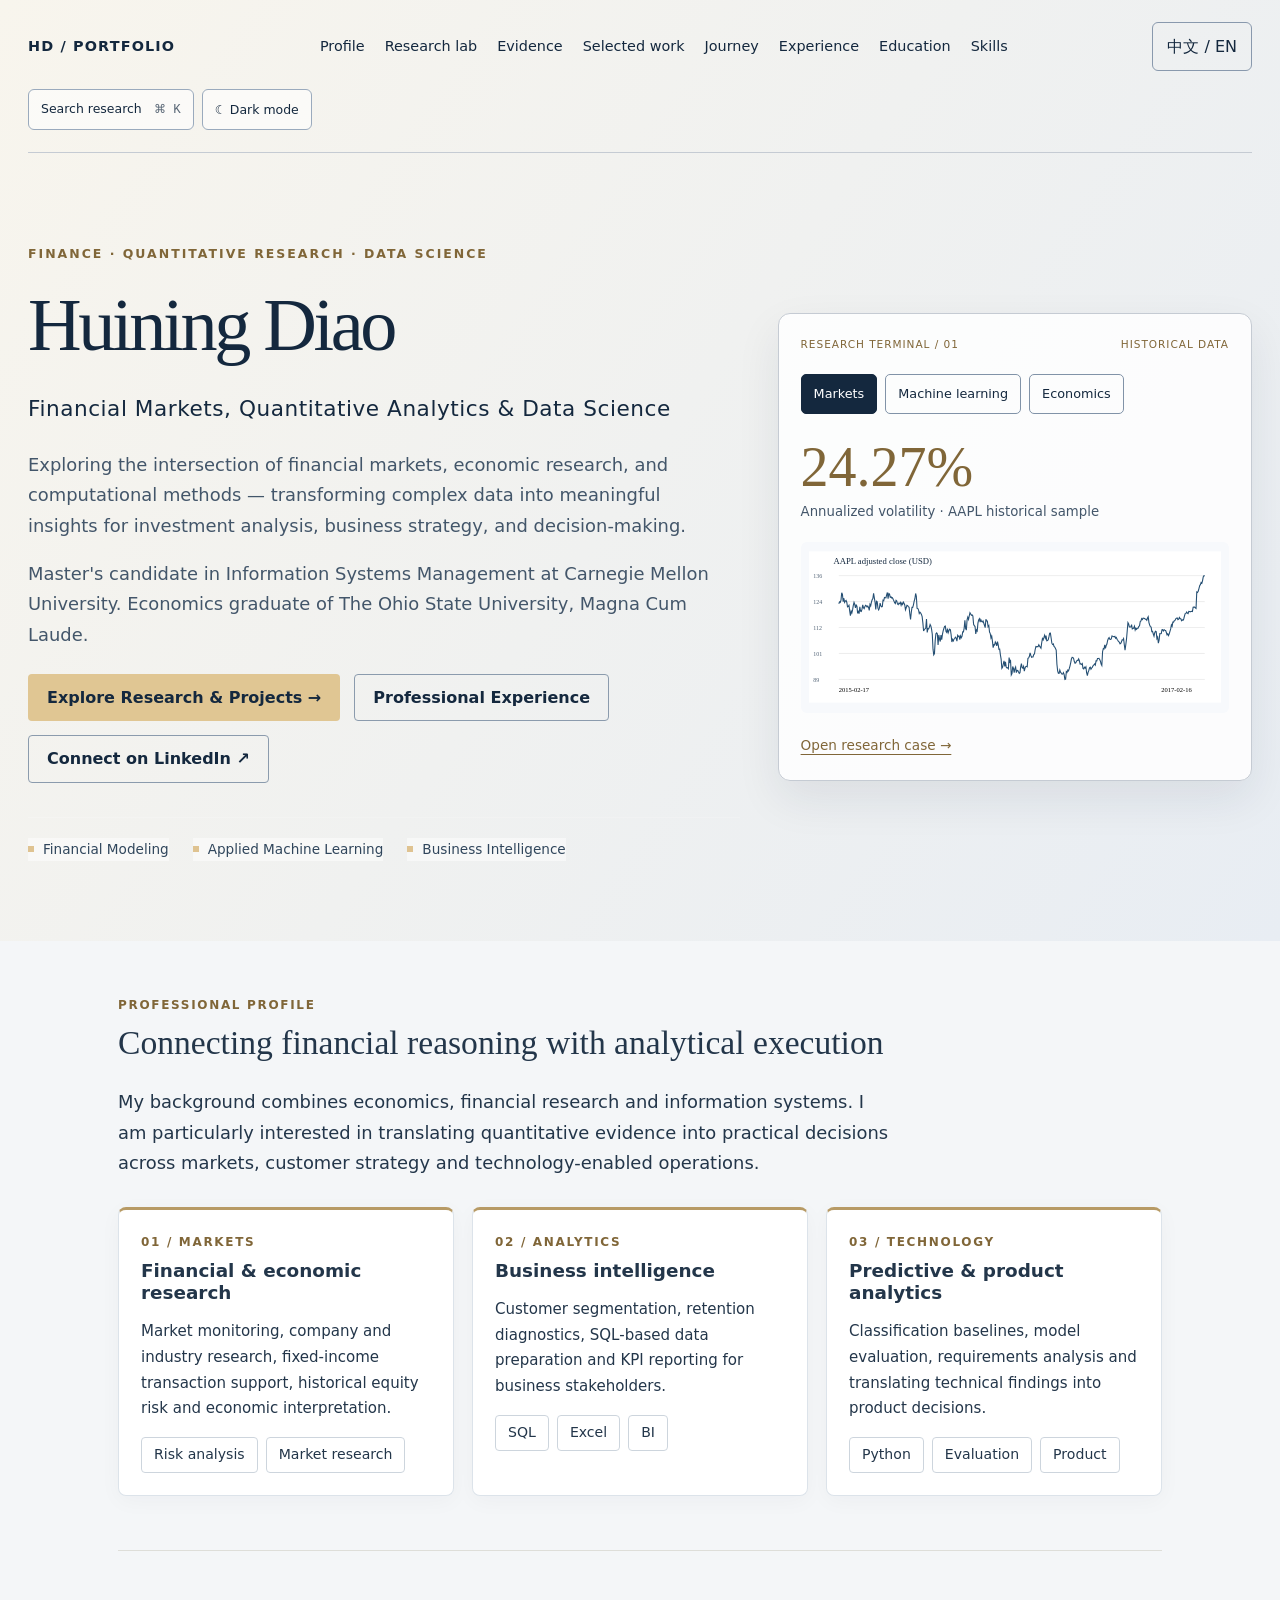
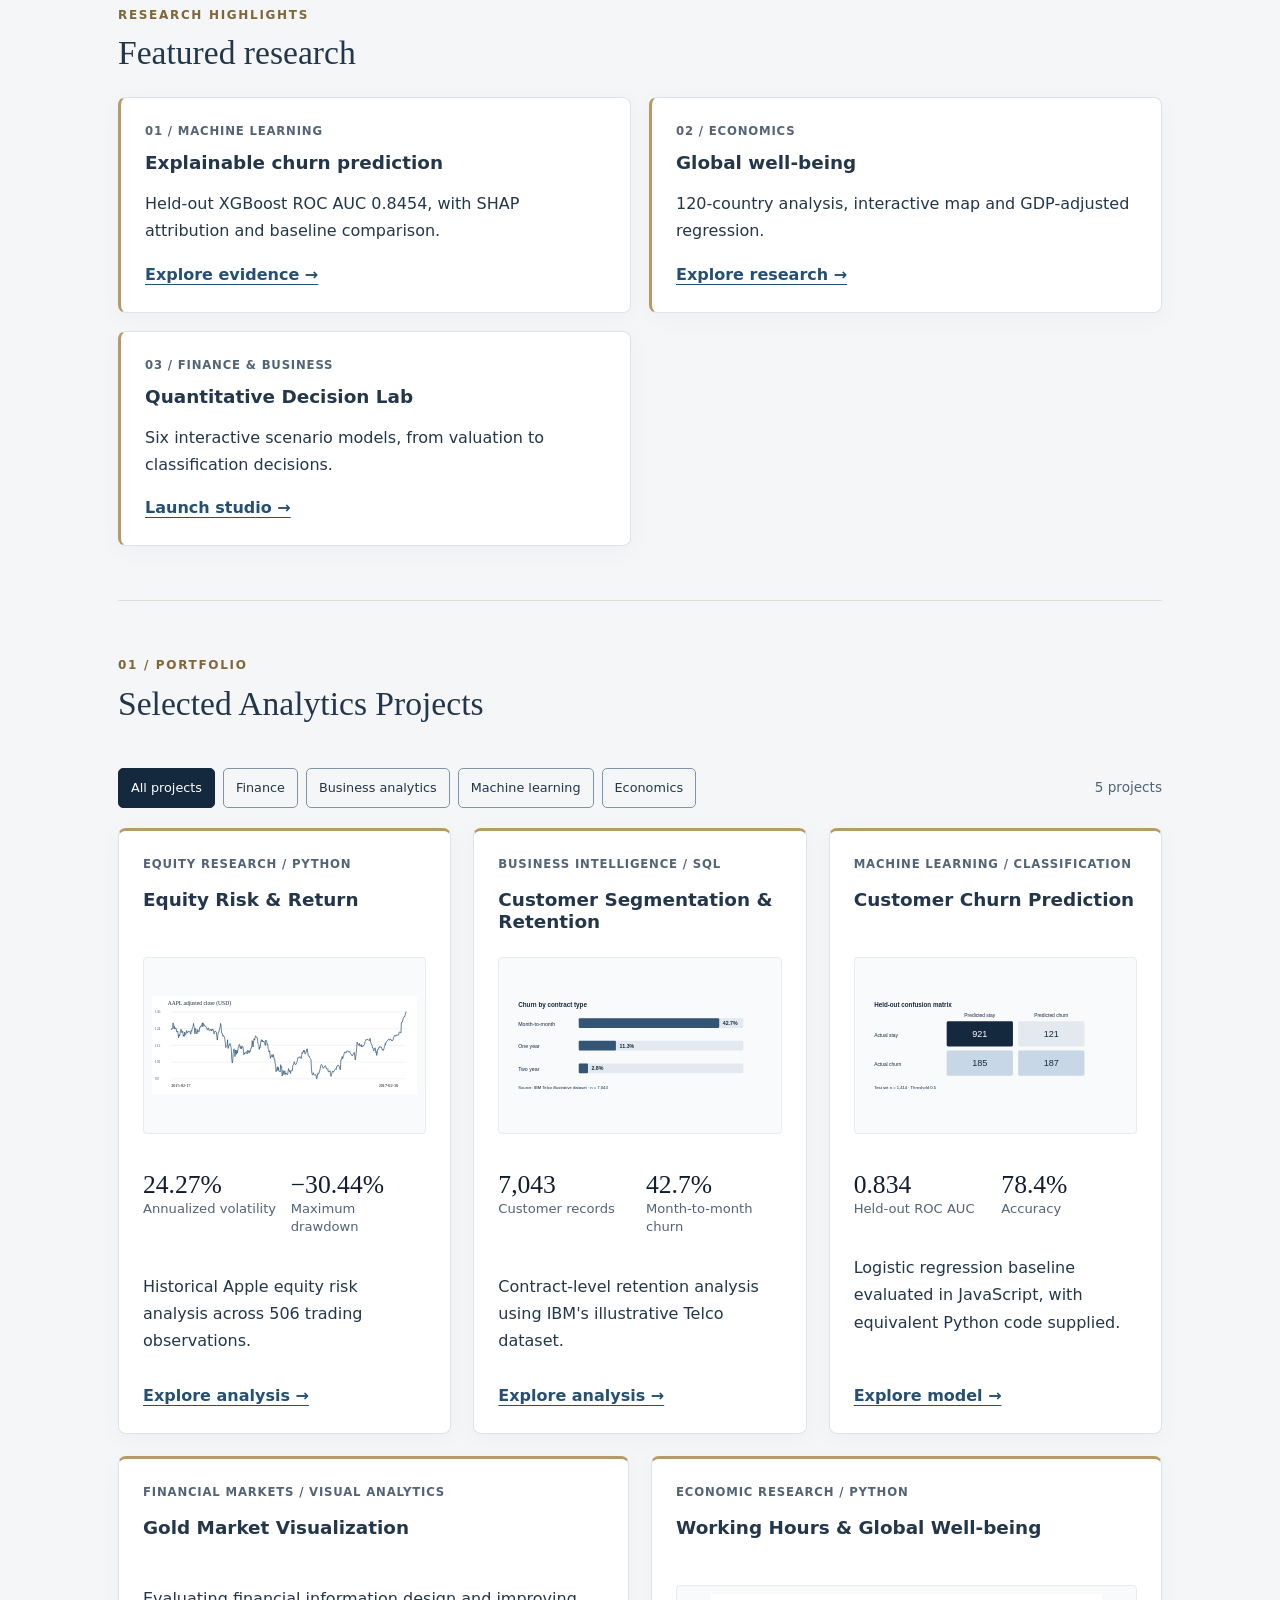
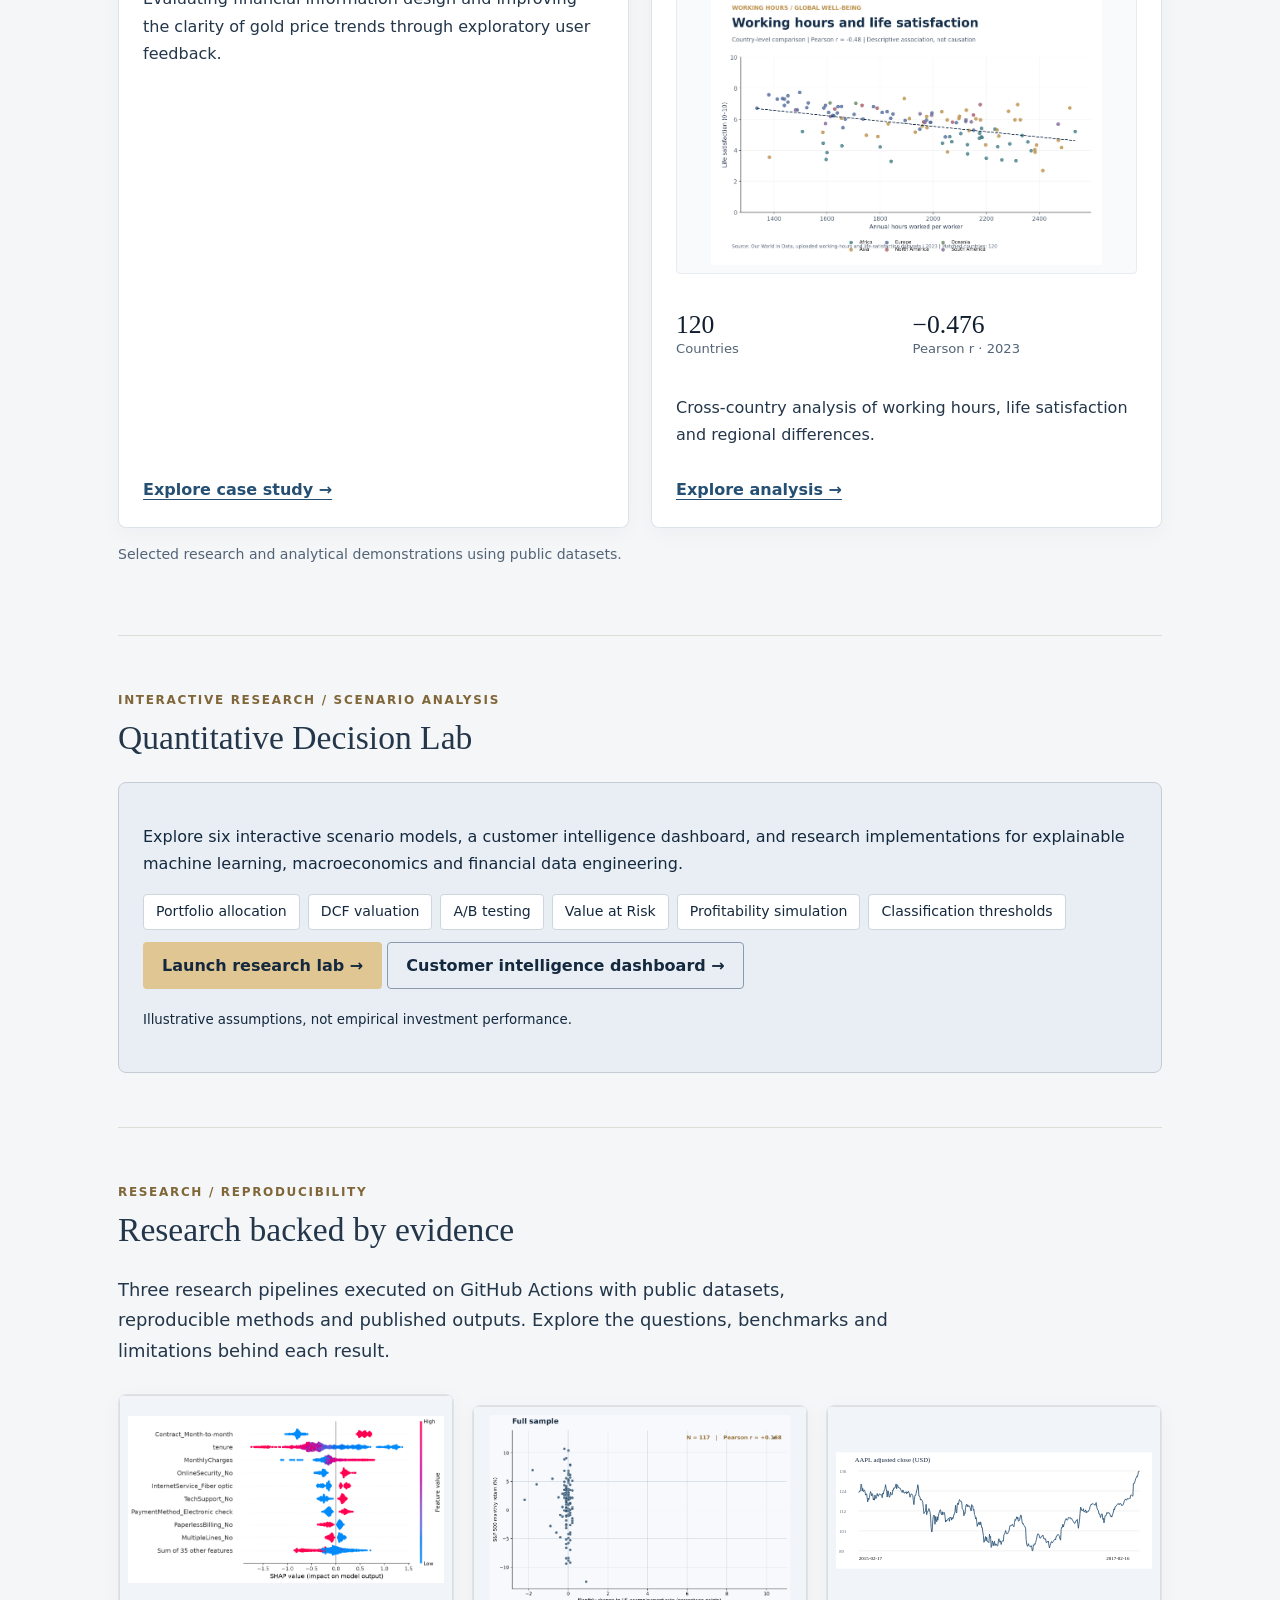
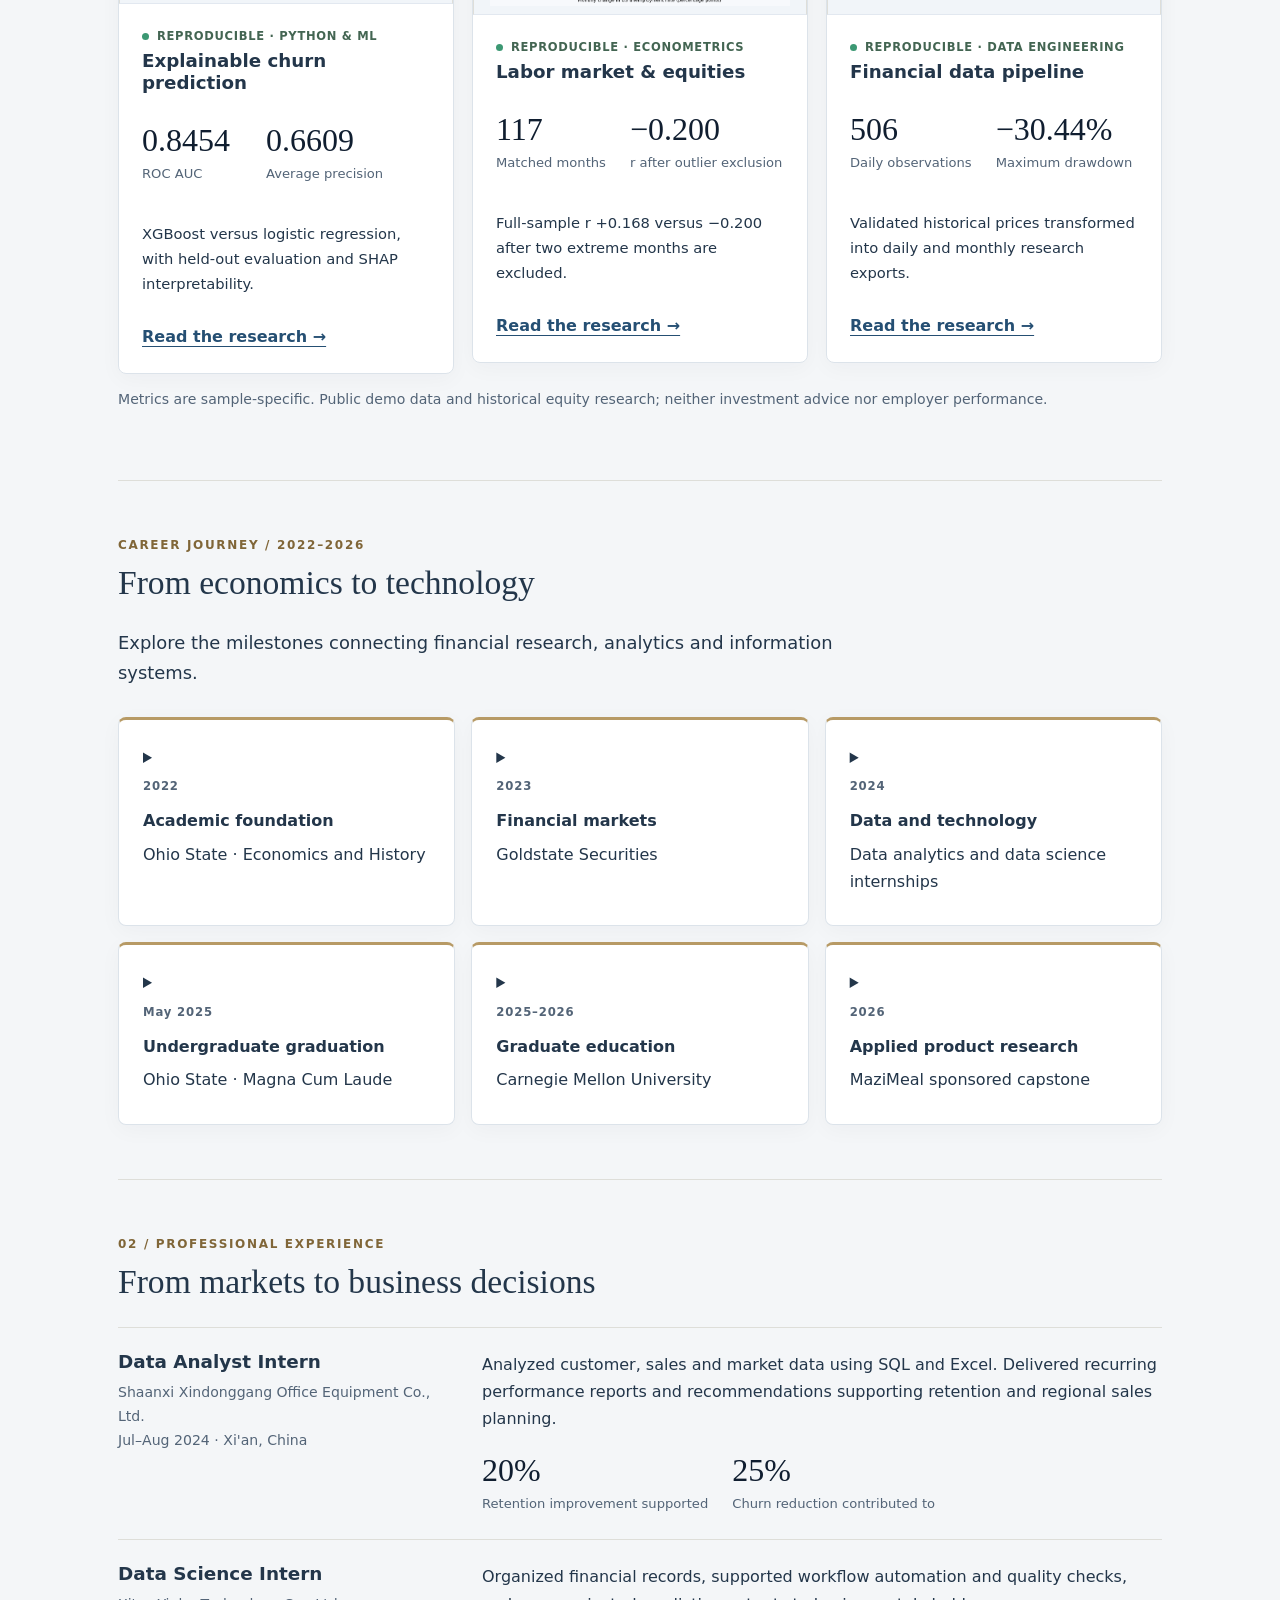
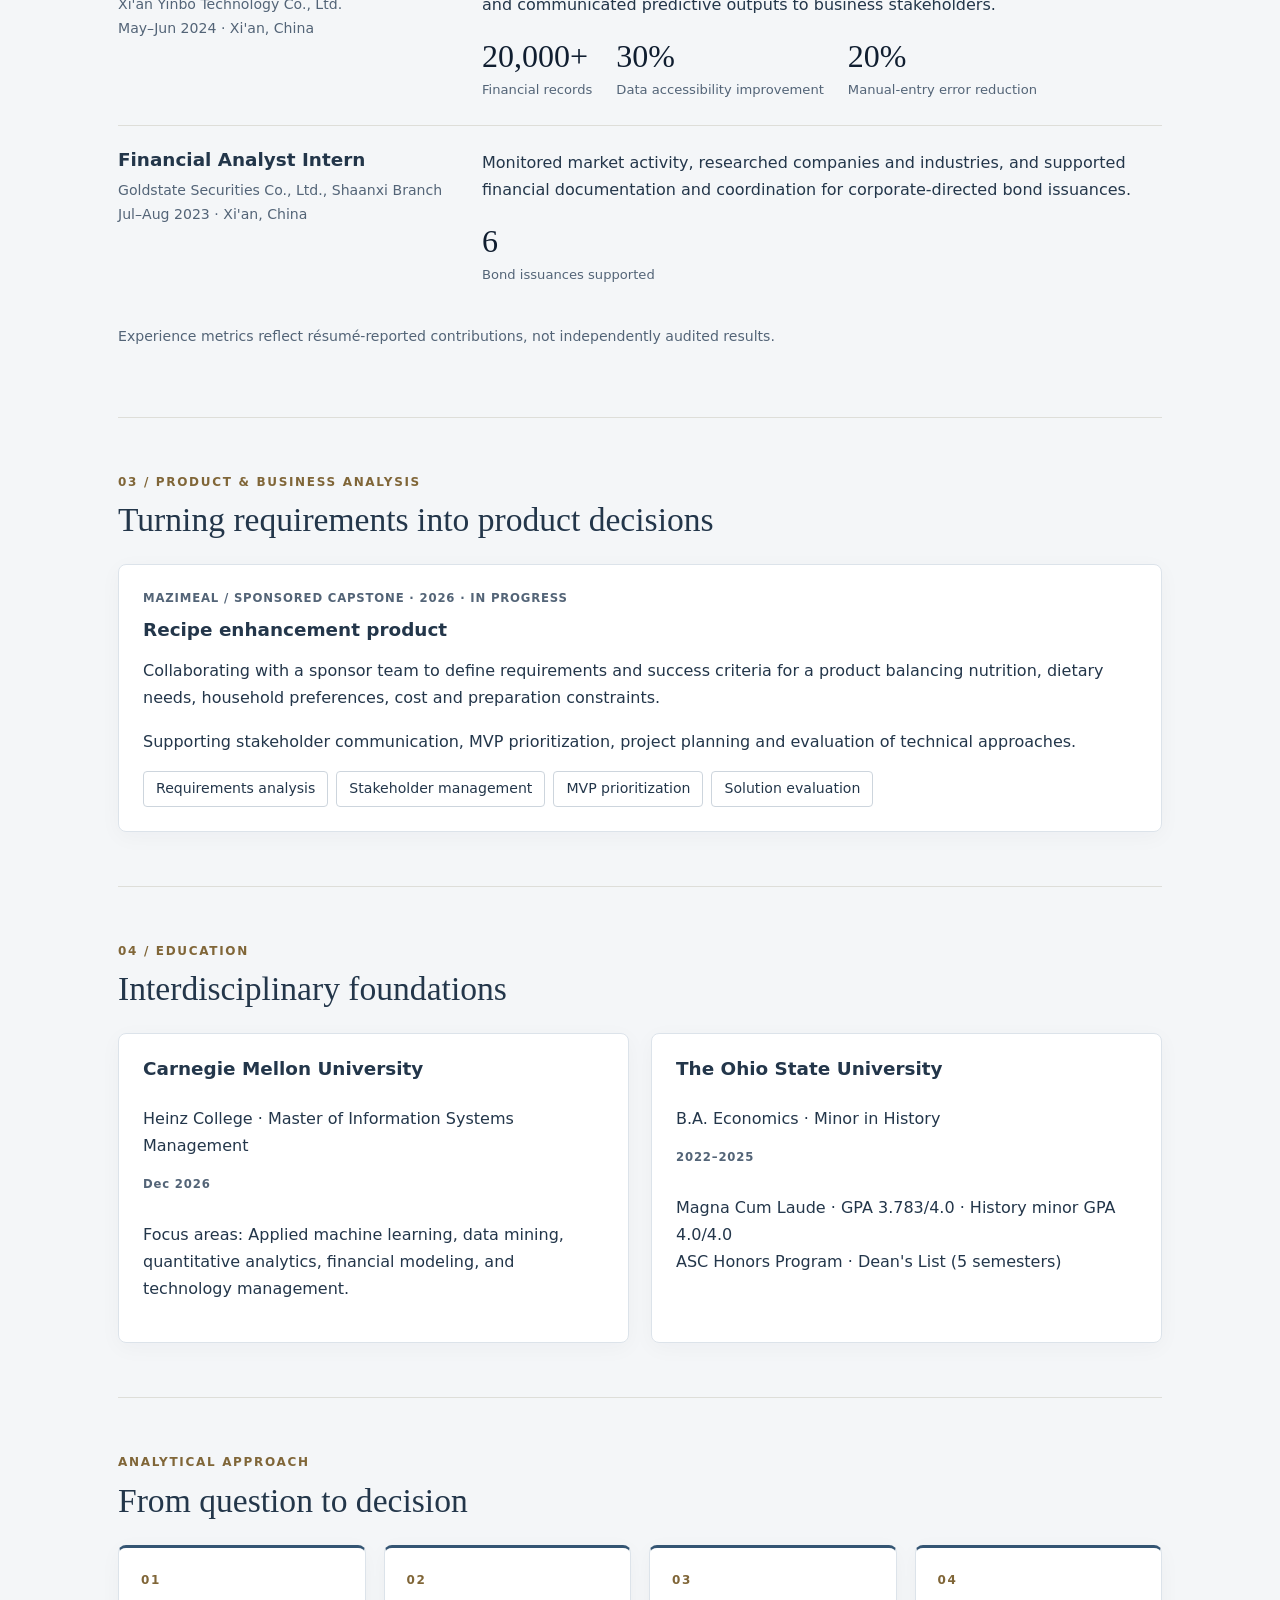
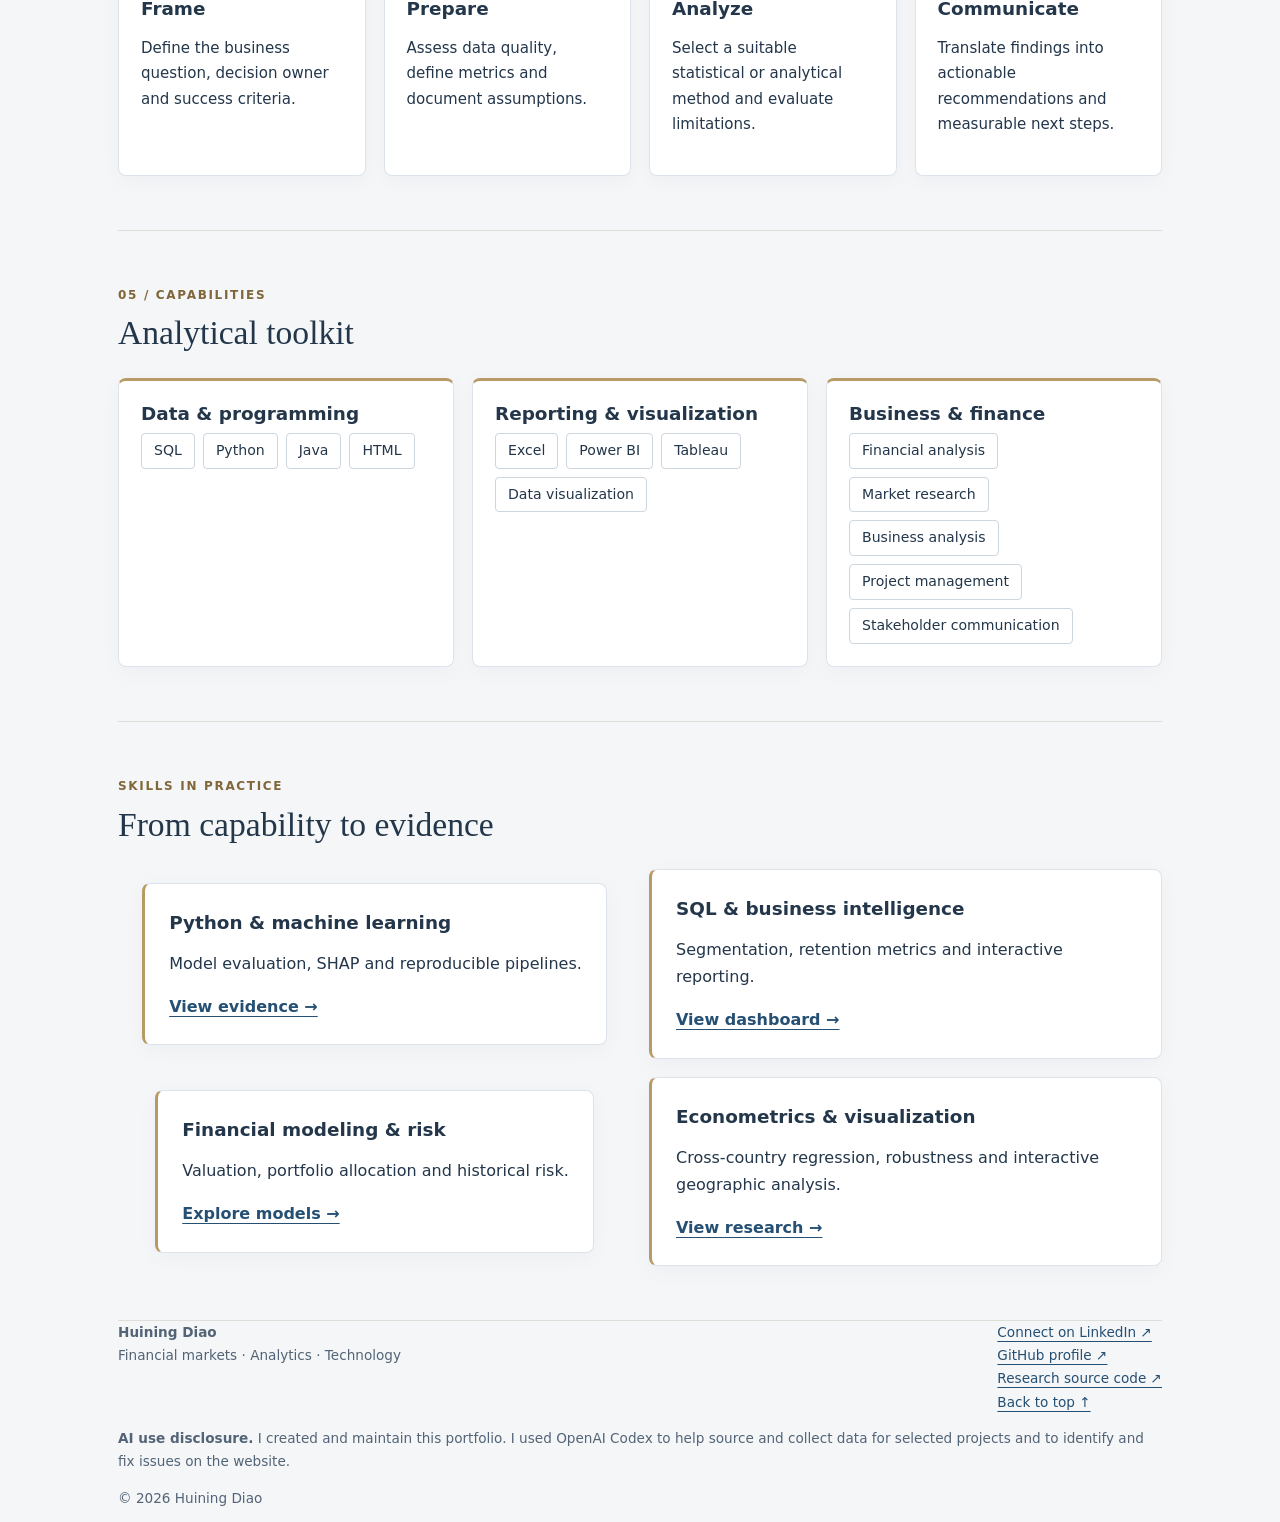
==== commit 829ee9a0: "Remove gold redesign image from homepage card" ====
--- a/index.html
+++ b/index.html
@@ -1,7 +1,7 @@
 <!doctype html>
 <html lang="en"><head><meta charset="utf-8"><meta name="viewport" content="width=device-width, initial-scale=1"><meta name="description" content="Huining Diao — financial markets, business analytics and information systems. Selected Analytics Projects and professional experience."><meta property="og:type" content="website"><meta property="og:url" content="https://huining66.github.io/huining-Diao-portfolio/"><link rel="canonical" href="https://huining66.github.io/huining-Diao-portfolio/"><meta property="og:title" content="Huining Diao | Professional Portfolio"><meta property="og:description" content="Financial markets, quantitative analytics and data science."><link rel="icon" href="assets/favicon.svg" type="image/svg+xml"><title>Huining Diao | Professional Portfolio</title><link rel="stylesheet" href="assets/portfolio.css?v=2"><style>.career-track{display:grid;grid-template-columns:repeat(3,minmax(0,1fr));gap:16px}.career-track details{border-top:3px solid #b79a65;min-width:0}.career-track summary{cursor:pointer}.career-track summary strong,.career-track summary span{display:block;margin:.4rem 0}.career-track summary:focus-visible{outline:2px solid #b79a65;outline-offset:4px}@media(max-width:760px){.career-track{grid-template-columns:1fr}.career-track details{border-top:1px solid;border-left:3px solid #b79a65}}</style><style>@keyframes hd-enter{from{opacity:.65;transform:translateY(12px)}to{opacity:1;transform:none}}.hd-visible{animation:hd-enter .55s ease-out both} @media(hover:hover) and (prefers-reduced-motion:no-preference){main article.card,main .evidence-card{transition:transform .2s,box-shadow .2s}main article.card:hover,main .evidence-card:hover{transform:translateY(-4px);box-shadow:0 12px 28px #14283e20}}@media(prefers-reduced-motion:reduce){.hd-visible{animation:none}}</style></head>
 <body id="top"><a class="skip-link" href="#work">Skip to selected work</a><header><div class="wrap"><nav aria-label="Main navigation"><a class="brand" href="./">HD / PORTFOLIO</a><div><a href="#profile">Profile</a><a href="research-lab.html">Research lab</a><a href="#verified-research">Evidence</a><a href="#work">Selected work</a><a href="#journey">Journey</a><a href="#experience">Experience</a><a href="#education">Education</a><a href="#skills">Skills</a></div></nav><div class="hero"><div class="eyebrow">Finance · Quantitative Research · Data Science</div><h1>Huining Diao</h1><p class="subtitle">Financial Markets, Quantitative Analytics &amp; Data Science</p><p>Exploring the intersection of financial markets, economic research, and computational methods — transforming complex data into meaningful insights for investment analysis, business strategy, and decision-making.</p><p>Master's candidate in Information Systems Management at Carnegie Mellon University. Economics graduate of The Ohio State University, Magna Cum Laude.</p><div class="hero-actions"><a class="button" href="#work">Explore Research &amp; Projects →</a><a class="secondary-button" href="#experience">Professional Experience</a><a class="secondary-button" href="https://www.linkedin.com/in/huining-diao-4359a025b" target="_blank" rel="noopener noreferrer">Connect on LinkedIn ↗</a></div><div class="hero-proof"><span>Financial Modeling</span><span>Applied Machine Learning</span><span>Business Intelligence</span></div></div><div class="terminal" aria-label="Selected research metrics"><div class="terminal-top"><span>RESEARCH TERMINAL / 01</span><span>HISTORICAL DATA</span></div><div class="terminal-tabs" role="group" aria-label="Research metric"><button data-metric="risk" aria-pressed="true">Markets</button><button data-metric="ml" aria-pressed="false">Machine learning</button><button data-metric="econ" aria-pressed="false">Economics</button></div><div class="terminal-value" id="terminal-value">24.27%</div><div id="terminal-label">Annualized volatility · AAPL historical sample</div><div class="terminal-chart"><img id="terminal-image" src="assets/market-risk.svg" alt="Historical equity price chart"></div><a id="terminal-link" href="market-risk.html">Open research case →</a></div></div></header>
-<main class="wrap"><section class="overview" id="profile"><div class="kicker">Professional profile</div><h2>Connecting financial reasoning with analytical execution</h2><p class="lead">My background combines economics, financial research and information systems. I am particularly interested in translating quantitative evidence into practical decisions across markets, customer strategy and technology-enabled operations.</p><div class="expertise-grid"><div class="card"><div class="kicker">01 / Markets</div><h3>Financial &amp; economic research</h3><p>Market monitoring, company and industry research, fixed-income transaction support, historical equity risk and economic interpretation.</p><div class="tags"><span>Risk analysis</span><span>Market research</span></div></div><div class="card"><div class="kicker">02 / Analytics</div><h3>Business intelligence</h3><p>Customer segmentation, retention diagnostics, SQL-based data preparation and KPI reporting for business stakeholders.</p><div class="tags"><span>SQL</span><span>Excel</span><span>BI</span></div></div><div class="card"><div class="kicker">03 / Technology</div><h3>Predictive &amp; product analytics</h3><p>Classification baselines, model evaluation, requirements analysis and translating technical findings into product decisions.</p><div class="tags"><span>Python</span><span>Evaluation</span><span>Product</span></div></div></div></section><section id="featured"><div class="kicker">Research highlights</div><h2>Featured research</h2><div class="research-grid"><article class="card"><div class="meta">01 / MACHINE LEARNING</div><h3>Explainable churn prediction</h3><p>Held-out XGBoost ROC AUC 0.8454, with SHAP attribution and baseline comparison.</p><a href="research-churn.html">Explore evidence →</a></article><article class="card"><div class="meta">02 / ECONOMICS</div><h3>Global well-being</h3><p>120-country analysis, interactive map and GDP-adjusted regression.</p><a href="wellbeing.html">Explore research →</a></article><article class="card"><div class="meta">03 / FINANCE &amp; BUSINESS</div><h3>Quantitative Decision Lab</h3><p>Six interactive scenario models, from valuation to classification decisions.</p><a href="research-lab.html">Launch studio →</a></article></div></section><section id="work"><div class="kicker">01 / Portfolio</div><h2>Selected Analytics Projects</h2><div class="project-controls"><div role="group" aria-label="Filter projects"><button data-filter="all" aria-pressed="true">All projects</button><button data-filter="finance" aria-pressed="false">Finance</button><button data-filter="business" aria-pressed="false">Business analytics</button><button data-filter="ml" aria-pressed="false">Machine learning</button><button data-filter="economics" aria-pressed="false">Economics</button></div><output id="project-count" aria-live="polite">5 projects</output></div><div class="grid project-grid"><article class="card"><div class="meta">EQUITY RESEARCH / PYTHON</div><h3>Equity Risk &amp; Return</h3><img src="assets/market-risk.svg" alt="Historical Apple adjusted close chart" loading="lazy" width="760" height="280"><div class="metrics"><div><strong>24.27%</strong><span>Annualized volatility</span></div><div><strong>−30.44%</strong><span>Maximum drawdown</span></div></div><p>Historical Apple equity risk analysis across 506 trading observations.</p><a href="market-risk.html">Explore analysis →</a></article><article class="card"><div class="meta">BUSINESS INTELLIGENCE / SQL</div><h3>Customer Segmentation &amp; Retention</h3><img src="assets/customer-segments.svg" alt="Churn rates by contract type" loading="lazy" width="760" height="280"><div class="metrics"><div><strong>7,043</strong><span>Customer records</span></div><div><strong>42.7%</strong><span>Month-to-month churn</span></div></div><p>Contract-level retention analysis using IBM's illustrative Telco dataset.</p><a href="customer-segments.html">Explore analysis →</a></article><article class="card"><div class="meta">MACHINE LEARNING / CLASSIFICATION</div><h3>Customer Churn Prediction</h3><img src="assets/churn-model.svg" alt="Held-out confusion matrix" loading="lazy" width="760" height="280"><div class="metrics"><div><strong>0.834</strong><span>Held-out ROC AUC</span></div><div><strong>78.4%</strong><span>Accuracy</span></div></div><p>Logistic regression baseline evaluated in JavaScript, with equivalent Python code supplied.</p><a href="churn-model.html">Explore model →</a></article><article class="card"><div class="meta">FINANCIAL MARKETS / VISUAL ANALYTICS</div><h3>Gold Market Visualization</h3><img src="assets/gold-redesign.png" alt="Gold price visualization redesign" loading="lazy"><p>Evaluating financial information design and improving the clarity of gold price trends through exploratory user feedback.</p><a href="gold-market.html">Explore case study →</a></article><article class="card"><div class="meta">ECONOMIC RESEARCH / PYTHON</div><h3>Working Hours &amp; Global Well-being</h3><img src="06-working-hours-scatter.png" alt="Scatter plot of annual working hours and life satisfaction" loading="lazy"><div class="metrics"><div><strong>120</strong><span>Countries</span></div><div><strong>−0.476</strong><span>Pearson r · 2023</span></div></div><p>Cross-country analysis of working hours, life satisfaction and regional differences.</p><a href="wellbeing.html">Explore analysis →</a></article></div><p class="meta">Selected research and analytical demonstrations using public datasets.</p></section>
+<main class="wrap"><section class="overview" id="profile"><div class="kicker">Professional profile</div><h2>Connecting financial reasoning with analytical execution</h2><p class="lead">My background combines economics, financial research and information systems. I am particularly interested in translating quantitative evidence into practical decisions across markets, customer strategy and technology-enabled operations.</p><div class="expertise-grid"><div class="card"><div class="kicker">01 / Markets</div><h3>Financial &amp; economic research</h3><p>Market monitoring, company and industry research, fixed-income transaction support, historical equity risk and economic interpretation.</p><div class="tags"><span>Risk analysis</span><span>Market research</span></div></div><div class="card"><div class="kicker">02 / Analytics</div><h3>Business intelligence</h3><p>Customer segmentation, retention diagnostics, SQL-based data preparation and KPI reporting for business stakeholders.</p><div class="tags"><span>SQL</span><span>Excel</span><span>BI</span></div></div><div class="card"><div class="kicker">03 / Technology</div><h3>Predictive &amp; product analytics</h3><p>Classification baselines, model evaluation, requirements analysis and translating technical findings into product decisions.</p><div class="tags"><span>Python</span><span>Evaluation</span><span>Product</span></div></div></div></section><section id="featured"><div class="kicker">Research highlights</div><h2>Featured research</h2><div class="research-grid"><article class="card"><div class="meta">01 / MACHINE LEARNING</div><h3>Explainable churn prediction</h3><p>Held-out XGBoost ROC AUC 0.8454, with SHAP attribution and baseline comparison.</p><a href="research-churn.html">Explore evidence →</a></article><article class="card"><div class="meta">02 / ECONOMICS</div><h3>Global well-being</h3><p>120-country analysis, interactive map and GDP-adjusted regression.</p><a href="wellbeing.html">Explore research →</a></article><article class="card"><div class="meta">03 / FINANCE &amp; BUSINESS</div><h3>Quantitative Decision Lab</h3><p>Six interactive scenario models, from valuation to classification decisions.</p><a href="research-lab.html">Launch studio →</a></article></div></section><section id="work"><div class="kicker">01 / Portfolio</div><h2>Selected Analytics Projects</h2><div class="project-controls"><div role="group" aria-label="Filter projects"><button data-filter="all" aria-pressed="true">All projects</button><button data-filter="finance" aria-pressed="false">Finance</button><button data-filter="business" aria-pressed="false">Business analytics</button><button data-filter="ml" aria-pressed="false">Machine learning</button><button data-filter="economics" aria-pressed="false">Economics</button></div><output id="project-count" aria-live="polite">5 projects</output></div><div class="grid project-grid"><article class="card"><div class="meta">EQUITY RESEARCH / PYTHON</div><h3>Equity Risk &amp; Return</h3><img src="assets/market-risk.svg" alt="Historical Apple adjusted close chart" loading="lazy" width="760" height="280"><div class="metrics"><div><strong>24.27%</strong><span>Annualized volatility</span></div><div><strong>−30.44%</strong><span>Maximum drawdown</span></div></div><p>Historical Apple equity risk analysis across 506 trading observations.</p><a href="market-risk.html">Explore analysis →</a></article><article class="card"><div class="meta">BUSINESS INTELLIGENCE / SQL</div><h3>Customer Segmentation &amp; Retention</h3><img src="assets/customer-segments.svg" alt="Churn rates by contract type" loading="lazy" width="760" height="280"><div class="metrics"><div><strong>7,043</strong><span>Customer records</span></div><div><strong>42.7%</strong><span>Month-to-month churn</span></div></div><p>Contract-level retention analysis using IBM's illustrative Telco dataset.</p><a href="customer-segments.html">Explore analysis →</a></article><article class="card"><div class="meta">MACHINE LEARNING / CLASSIFICATION</div><h3>Customer Churn Prediction</h3><img src="assets/churn-model.svg" alt="Held-out confusion matrix" loading="lazy" width="760" height="280"><div class="metrics"><div><strong>0.834</strong><span>Held-out ROC AUC</span></div><div><strong>78.4%</strong><span>Accuracy</span></div></div><p>Logistic regression baseline evaluated in JavaScript, with equivalent Python code supplied.</p><a href="churn-model.html">Explore model →</a></article><article class="card"><div class="meta">FINANCIAL MARKETS / VISUAL ANALYTICS</div><h3>Gold Market Visualization</h3><p>Evaluating financial information design and improving the clarity of gold price trends through exploratory user feedback.</p><a href="gold-market.html">Explore case study →</a></article><article class="card"><div class="meta">ECONOMIC RESEARCH / PYTHON</div><h3>Working Hours &amp; Global Well-being</h3><img src="06-working-hours-scatter.png" alt="Scatter plot of annual working hours and life satisfaction" loading="lazy"><div class="metrics"><div><strong>120</strong><span>Countries</span></div><div><strong>−0.476</strong><span>Pearson r · 2023</span></div></div><p>Cross-country analysis of working hours, life satisfaction and regional differences.</p><a href="wellbeing.html">Explore analysis →</a></article></div><p class="meta">Selected research and analytical demonstrations using public datasets.</p></section>
 <section id="lab"><div class="kicker">Interactive research / Scenario analysis</div><h2>Quantitative Decision Lab</h2><div class="lab"><p>Explore six interactive scenario models, a customer intelligence dashboard, and research implementations for explainable machine learning, macroeconomics and financial data engineering.</p><div class="tags"><span style="color:#14283e">Portfolio allocation</span><span style="color:#14283e">DCF valuation</span><span style="color:#14283e">A/B testing</span><span style="color:#14283e">Value at Risk</span><span style="color:#14283e">Profitability simulation</span><span style="color:#14283e">Classification thresholds</span></div><a class="button" href="research-lab.html">Launch research lab →</a> <a class="secondary-button" href="dashboard.html">Customer intelligence dashboard →</a><p><small>Illustrative assumptions, not empirical investment performance.</small></p></div></section><section id="verified-research"><div class="kicker">Research / Reproducibility</div><h2>Research backed by evidence</h2><p class="lead">Three research pipelines executed on GitHub Actions with public datasets, reproducible methods and published outputs. Explore the questions, benchmarks and limitations behind each result.</p><div class="evidence-grid"><article class="card"><img src="assets/research/shap_summary.png" loading="lazy" alt="SHAP feature attribution plot for executed XGBoost churn model"><div class="evidence-copy"><span class="ci-pill">Reproducible · Python &amp; ML</span><h3>Explainable churn prediction</h3><div class="metrics"><div><strong>0.8454</strong><span>ROC AUC</span></div><div><strong>0.6609</strong><span>Average precision</span></div></div><p>XGBoost versus logistic regression, with held-out evaluation and SHAP interpretability.</p><a href="research-churn.html">Read the research →</a></div></article><article class="card"><img src="assets/research/macro_scatter.png" loading="lazy" alt="Monthly unemployment changes versus S&P 500 returns scatter plot"><div class="evidence-copy"><span class="ci-pill">Reproducible · Econometrics</span><h3>Labor market &amp; equities</h3><div class="metrics"><div><strong>117</strong><span>Matched months</span></div><div><strong>−0.200</strong><span>r after outlier exclusion</span></div></div><p>Full-sample r +0.168 versus −0.200 after two extreme months are excluded.</p><a href="research-macro.html">Read the research →</a></div></article><article class="card"><img src="assets/market-risk.svg" loading="lazy" alt="Historical Apple prices analyzed by automated equity data pipeline"><div class="evidence-copy"><span class="ci-pill">Reproducible · Data Engineering</span><h3>Financial data pipeline</h3><div class="metrics"><div><strong>506</strong><span>Daily observations</span></div><div><strong>−30.44%</strong><span>Maximum drawdown</span></div></div><p>Validated historical prices transformed into daily and monthly research exports.</p><a href="research-pipeline.html">Read the research →</a></div></article></div><p class="meta">Metrics are sample-specific. Public demo data and historical equity research; neither investment advice nor employer performance.</p></section><section id="journey"><div class="kicker">Career journey / 2022–2026</div><h2>From economics to technology</h2><p class="lead">Explore the milestones connecting financial research, analytics and information systems.</p><div class="career-track"><details class="card"><summary><span class="meta">2022</span><strong>Academic foundation</strong><span>Ohio State · Economics and History</span></summary><p>Economic reasoning and historical research.</p></details><details class="card"><summary><span class="meta">2023</span><strong>Financial markets</strong><span>Goldstate Securities</span></summary><p>Financial analysis and support for six bond issuances.</p></details><details class="card"><summary><span class="meta">2024</span><strong>Data and technology</strong><span>Data analytics and data science internships</span></summary><p>SQL, financial records and customer analysis.</p></details><details class="card"><summary><span class="meta">May 2025</span><strong>Undergraduate graduation</strong><span>Ohio State · Magna Cum Laude</span></summary><p>ASC Honors Program and Dean’s List.</p></details><details class="card"><summary><span class="meta">2025–2026</span><strong>Graduate education</strong><span>Carnegie Mellon University</span></summary><p>Information systems, machine learning and analytics.</p></details><details class="card"><summary><span class="meta">2026</span><strong>Applied product research</strong><span>MaziMeal sponsored capstone</span></summary><p>Stakeholder communication, requirements and evaluation.</p></details></div></section><section id="experience"><div class="kicker">02 / Professional experience</div><h2>From markets to business decisions</h2><div class="role"><div><h3>Data Analyst Intern</h3><div class="meta">Shaanxi Xindonggang Office Equipment Co., Ltd.<br>Jul–Aug 2024 · Xi'an, China</div></div><div><p>Analyzed customer, sales and market data using SQL and Excel. Delivered recurring performance reports and recommendations supporting retention and regional sales planning.</p><div class="metrics"><div><strong>20%</strong><span>Retention improvement supported</span></div><div><strong>25%</strong><span>Churn reduction contributed to</span></div></div></div></div><div class="role"><div><h3>Data Science Intern</h3><div class="meta">Xi'an Yinbo Technology Co., Ltd.<br>May–Jun 2024 · Xi'an, China</div></div><div><p>Organized financial records, supported workflow automation and quality checks, and communicated predictive outputs to business stakeholders.</p><div class="metrics"><div><strong>20,000+</strong><span>Financial records</span></div><div><strong>30%</strong><span>Data accessibility improvement</span></div><div><strong>20%</strong><span>Manual-entry error reduction</span></div></div></div></div><div class="role"><div><h3>Financial Analyst Intern</h3><div class="meta">Goldstate Securities Co., Ltd., Shaanxi Branch<br>Jul–Aug 2023 · Xi'an, China</div></div><div><p>Monitored market activity, researched companies and industries, and supported financial documentation and coordination for corporate-directed bond issuances.</p><div class="metrics"><div><strong>6</strong><span>Bond issuances supported</span></div></div></div></div><p class="meta">Experience metrics reflect résumé-reported contributions, not independently audited results.</p></section>
 <section id="product"><div class="kicker">03 / Product &amp; business analysis</div><h2>Turning requirements into product decisions</h2><div class="card"><div class="meta">MAZIMEAL / SPONSORED CAPSTONE · 2026 · IN PROGRESS</div><h3>Recipe enhancement product</h3><p>Collaborating with a sponsor team to define requirements and success criteria for a product balancing nutrition, dietary needs, household preferences, cost and preparation constraints.</p><p>Supporting stakeholder communication, MVP prioritization, project planning and evaluation of technical approaches.</p><div class="tags"><span>Requirements analysis</span><span>Stakeholder management</span><span>MVP prioritization</span><span>Solution evaluation</span></div></div></section><section id="education"><div class="kicker">04 / Education</div><h2>Interdisciplinary foundations</h2><div class="grid"><div class="card"><h3>Carnegie Mellon University</h3><p>Heinz College · Master of Information Systems Management</p><div class="meta">Dec 2026</div><p>Focus areas: Applied machine learning, data mining, quantitative analytics, financial modeling, and technology management.</p></div><div class="card"><h3>The Ohio State University</h3><p>B.A. Economics · Minor in History</p><div class="meta">2022–2025</div><p>Magna Cum Laude · GPA 3.783/4.0 · History minor GPA 4.0/4.0<br>ASC Honors Program · Dean's List (5 semesters)</p></div></div></section>
 <section id="approach"><div class="kicker">Analytical approach</div><h2>From question to decision</h2><div class="expertise-grid process-grid"><div class="card"><div class="kicker">01</div><h3>Frame</h3><p>Define the business question, decision owner and success criteria.</p></div><div class="card"><div class="kicker">02</div><h3>Prepare</h3><p>Assess data quality, define metrics and document assumptions.</p></div><div class="card"><div class="kicker">03</div><h3>Analyze</h3><p>Select a suitable statistical or analytical method and evaluate limitations.</p></div><div class="card"><div class="kicker">04</div><h3>Communicate</h3><p>Translate findings into actionable recommendations and measurable next steps.</p></div></div></section><section id="skills"><div class="kicker">05 / Capabilities</div><h2>Analytical toolkit</h2><div class="expertise-grid"><div class="card"><h3>Data & programming</h3><div class="tags"><span>SQL</span><span>Python</span><span>Java</span><span>HTML</span></div></div><div class="card"><h3>Reporting & visualization</h3><div class="tags"><span>Excel</span><span>Power BI</span><span>Tableau</span><span>Data visualization</span></div></div><div class="card"><h3>Business & finance</h3><div class="tags"><span>Financial analysis</span><span>Market research</span><span>Business analysis</span><span>Project management</span><span>Stakeholder communication</span></div></div></div></section><section id="skill-evidence"><div class="kicker">Skills in practice</div><h2>From capability to evidence</h2><div class="research-grid"><article class="card"><h3>Python &amp; machine learning</h3><p>Model evaluation, SHAP and reproducible pipelines.</p><a href="research-churn.html">View evidence →</a></article><article class="card"><h3>SQL &amp; business intelligence</h3><p>Segmentation, retention metrics and interactive reporting.</p><a href="dashboard.html">View dashboard →</a></article><article class="card"><h3>Financial modeling &amp; risk</h3><p>Valuation, portfolio allocation and historical risk.</p><a href="research-lab.html">Explore models →</a></article><article class="card"><h3>Econometrics &amp; visualization</h3><p>Cross-country regression, robustness and interactive geographic analysis.</p><a href="wellbeing.html">View research →</a></article></div></section></main><footer class="wrap"><div class="footer-inner"><div><strong>Huining Diao</strong><br>Financial markets · Analytics · Technology</div><div><a href="https://www.linkedin.com/in/huining-diao-4359a025b" target="_blank" rel="noopener noreferrer">Connect on LinkedIn ↗</a><br><a href="https://github.com/huining66">GitHub profile ↗</a><br><a href="https://github.com/huining66/huining-Diao-portfolio">Research source code ↗</a><br><a href="#top">Back to top ↑</a></div></div><p id="ai-use"><strong>AI use disclosure.</strong> I created and maintain this portfolio. I used OpenAI Codex to help source and collect data for selected projects and to identify and fix issues on the website.</p><p>© 2026 Huining Diao</p></footer><script src="assets/studio.js" defer></script><script src="assets/experience.js?v=1c44c16" defer></script><script>if('IntersectionObserver'in window&&!matchMedia('(prefers-reduced-motion: reduce)').matches){const o=new IntersectionObserver(es=>{for(const e of es)if(e.isIntersecting){e.target.classList.add('hd-visible');o.unobserve(e.target)}},{threshold:.08});document.querySelectorAll('main>section').forEach(e=>o.observe(e))}</script><script>(()=>{const dict={"Connect on LinkedIn ↗":"LinkedIn 职业联系 ↗","Professional profile":"职业简介","Connecting financial reasoning with analytical execution":"连接金融研究与数据分析实践","Featured research":"精选研究","Selected Analytics Projects":"精选分析项目","Quantitative Decision Lab":"量化决策实验室","Research backed by evidence":"可验证的研究成果，而非仅有原型","From economics to technology":"从经济学到信息技术","From markets to business decisions":"从金融市场到商业决策","Interdisciplinary foundations":"跨学科教育背景","Analytical toolkit":"分析技能工具箱","From capability to evidence":"从专业能力到实际成果","Profile":"简介","Research lab":"研究实验室","Evidence":"研究成果","Selected work":"精选项目","Journey":"职业历程","Experience":"实习经历","Education":"教育背景","Skills":"专业技能","Financial Markets, Quantitative Analytics & Data Science":"金融市场、量化分析与数据科学","Research highlights":"研究亮点","Career journey / 2022–2026":"职业历程 / 2022–2026","Skills in practice":"技能实践","All projects":"全部项目","Finance":"金融","Business analytics":"商业分析","Machine learning":"机器学习","Economics":"经济学","Explore Research & Projects →":"探索研究与项目 →","Professional Experience":"职业经历","My background combines economics, financial research and information systems. I am particularly interested in translating quantitative evidence into practical decisions across markets, customer strategy and technology-enabled operations.":"我的背景融合经济学、金融研究与信息系统，关注如何将量化证据转化为金融市场、客户策略与技术驱动运营中的实际决策。","Exploring the intersection of financial markets, economic research, and computational methods — transforming complex data into meaningful insights for investment analysis, business strategy, and decision-making.":"探索金融市场、经济研究与计算方法的交叉领域，将复杂数据转化为支持投资分析、商业策略与决策的洞察。","Master's candidate in Information Systems Management at Carnegie Mellon University. Economics graduate of The Ohio State University, Magna Cum Laude.":"卡内基梅隆大学信息系统管理硕士在读，俄亥俄州立大学经济学本科荣誉毕业（Magna Cum Laude）。"};const nav=document.querySelector('nav');const b=document.createElement('button');b.type='button';b.id='language-toggle';b.style.cssText='font:inherit;color:inherit;background:transparent;border:1px solid #8999ad;border-radius:6px;padding:10px 14px;cursor:pointer;white-space:nowrap';b.textContent='中文 / EN';b.setAttribute('aria-label','Toggle homepage Chinese overview');nav.append(b);const entries=[];const w=document.createTreeWalker(document.body,NodeFilter.SHOW_TEXT);while(w.nextNode()){const n=w.currentNode;if(n.parentElement.closest('script,style,button#language-toggle'))continue;const k=n.textContent.trim();if(Object.hasOwn(dict,k))entries.push([n,n.textContent,dict[k]])}let zh=false;const apply=()=>{for(const [n,en,cn] of entries)n.textContent=zh?cn:en;b.textContent=zh?'English / 中文':'中文 / EN';b.setAttribute('aria-pressed',String(zh));note.hidden=!zh;try{localStorage.setItem('hd-language',zh?'zh':'en')}catch{}};b.onclick=()=>{zh=!zh;apply()};const note=document.createElement('p');note.className='meta';note.textContent='中文导览：部分项目详情、研究数据及交互控件保留英文。';note.hidden=true;document.querySelector('main').prepend(note);try{zh=localStorage.getItem('hd-language')==='zh'}catch{}apply()})();</script></body></html>
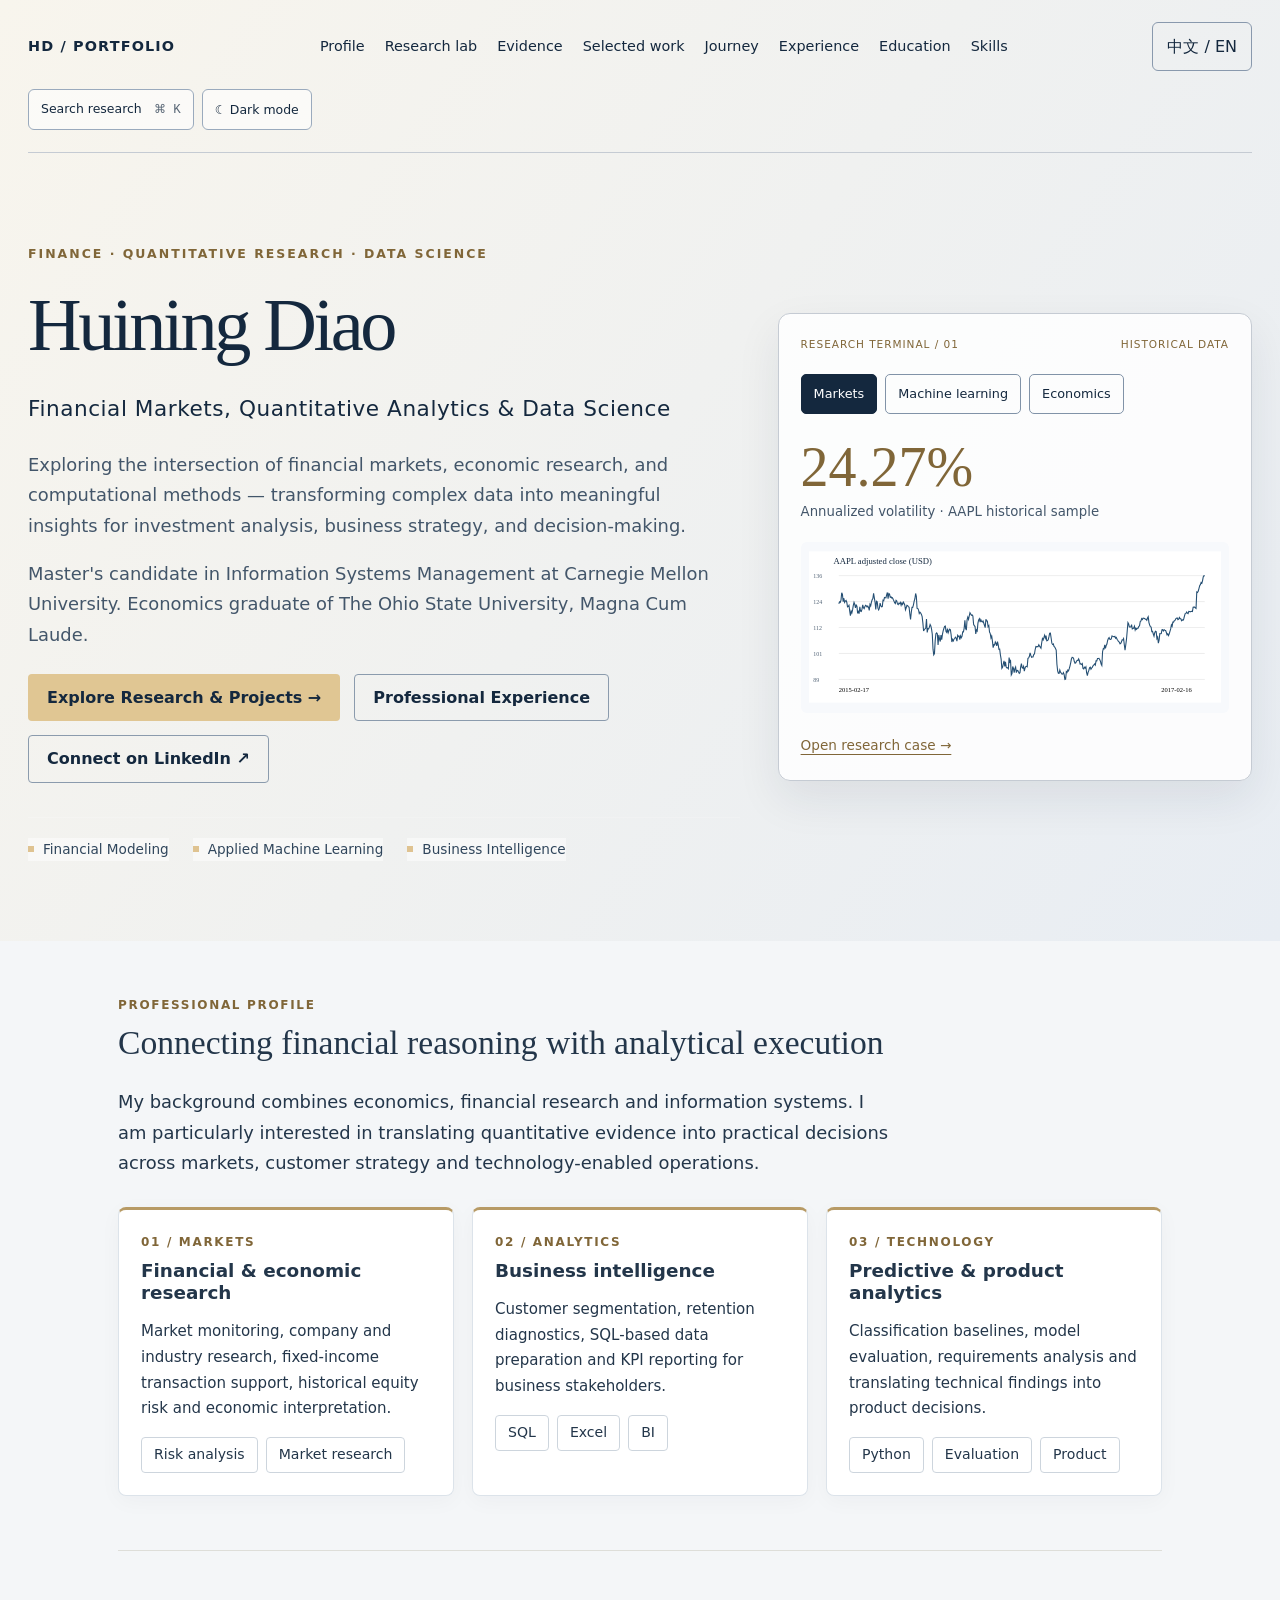
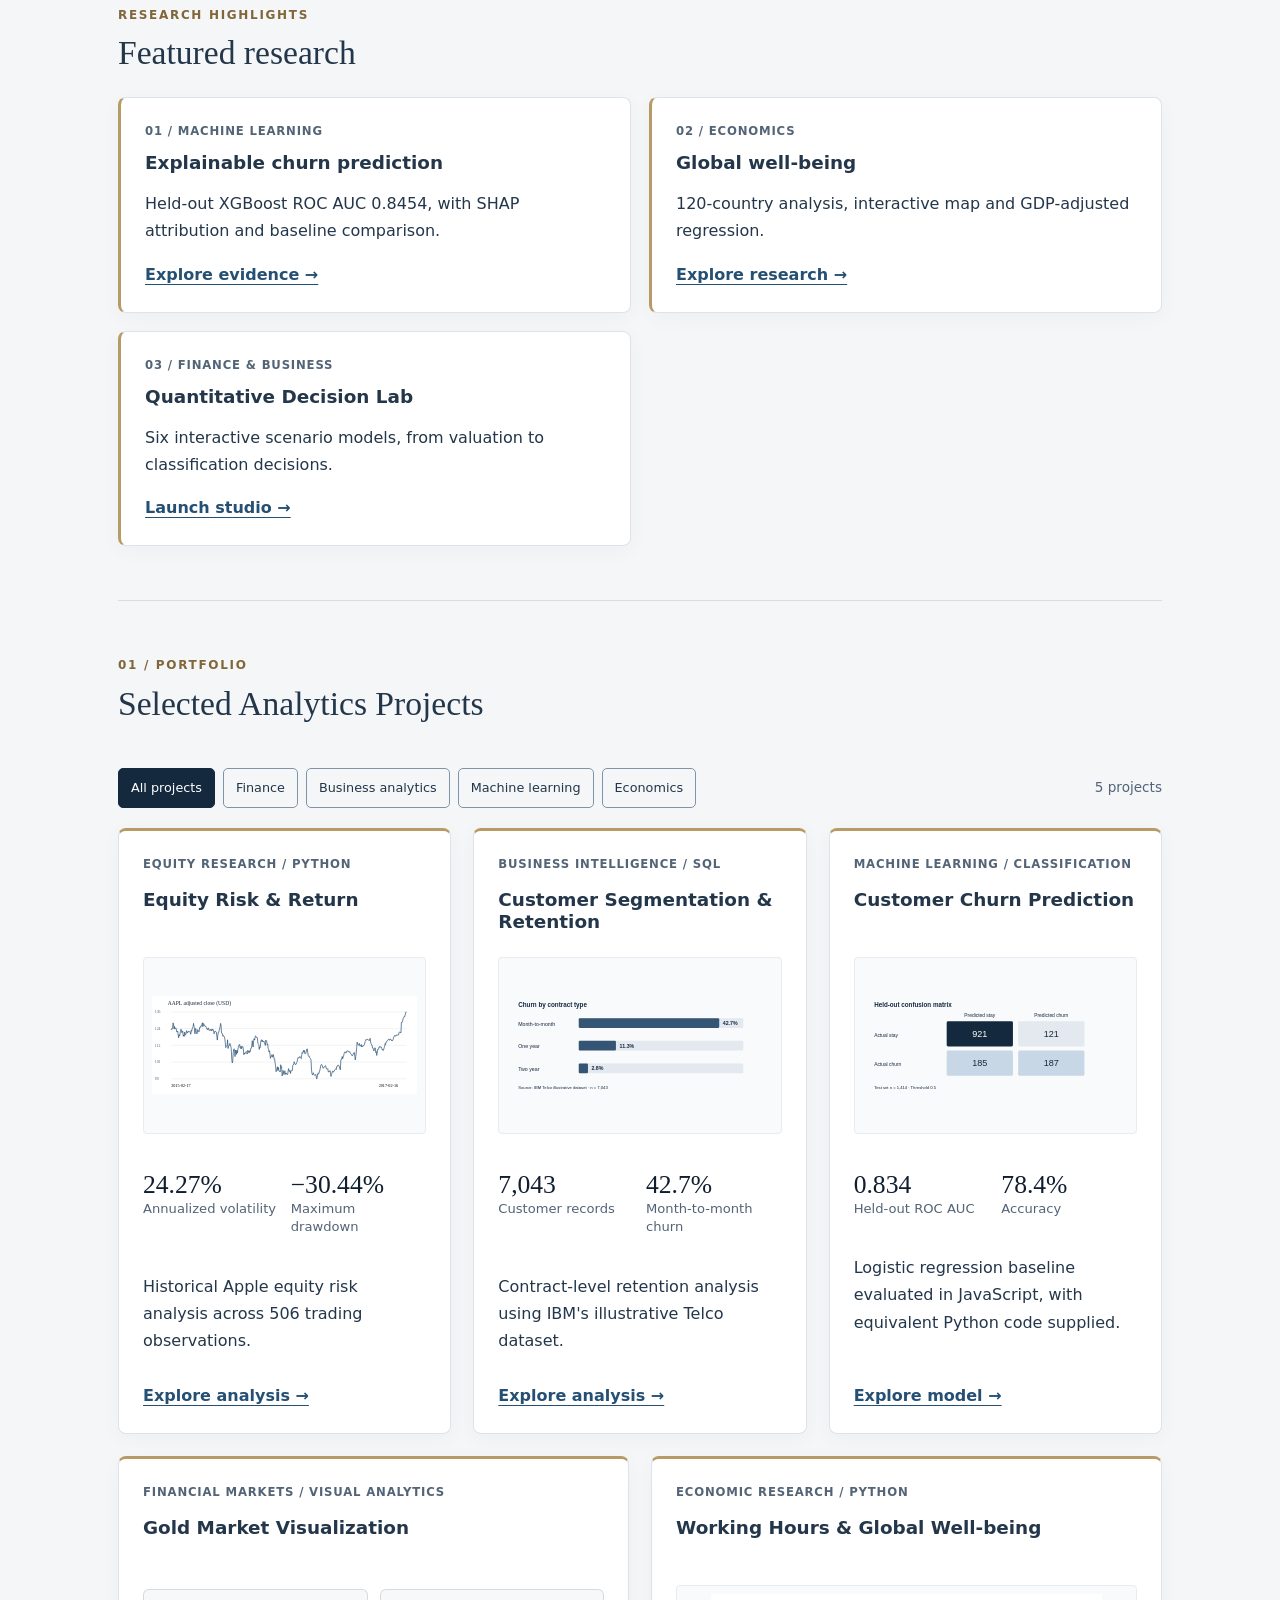
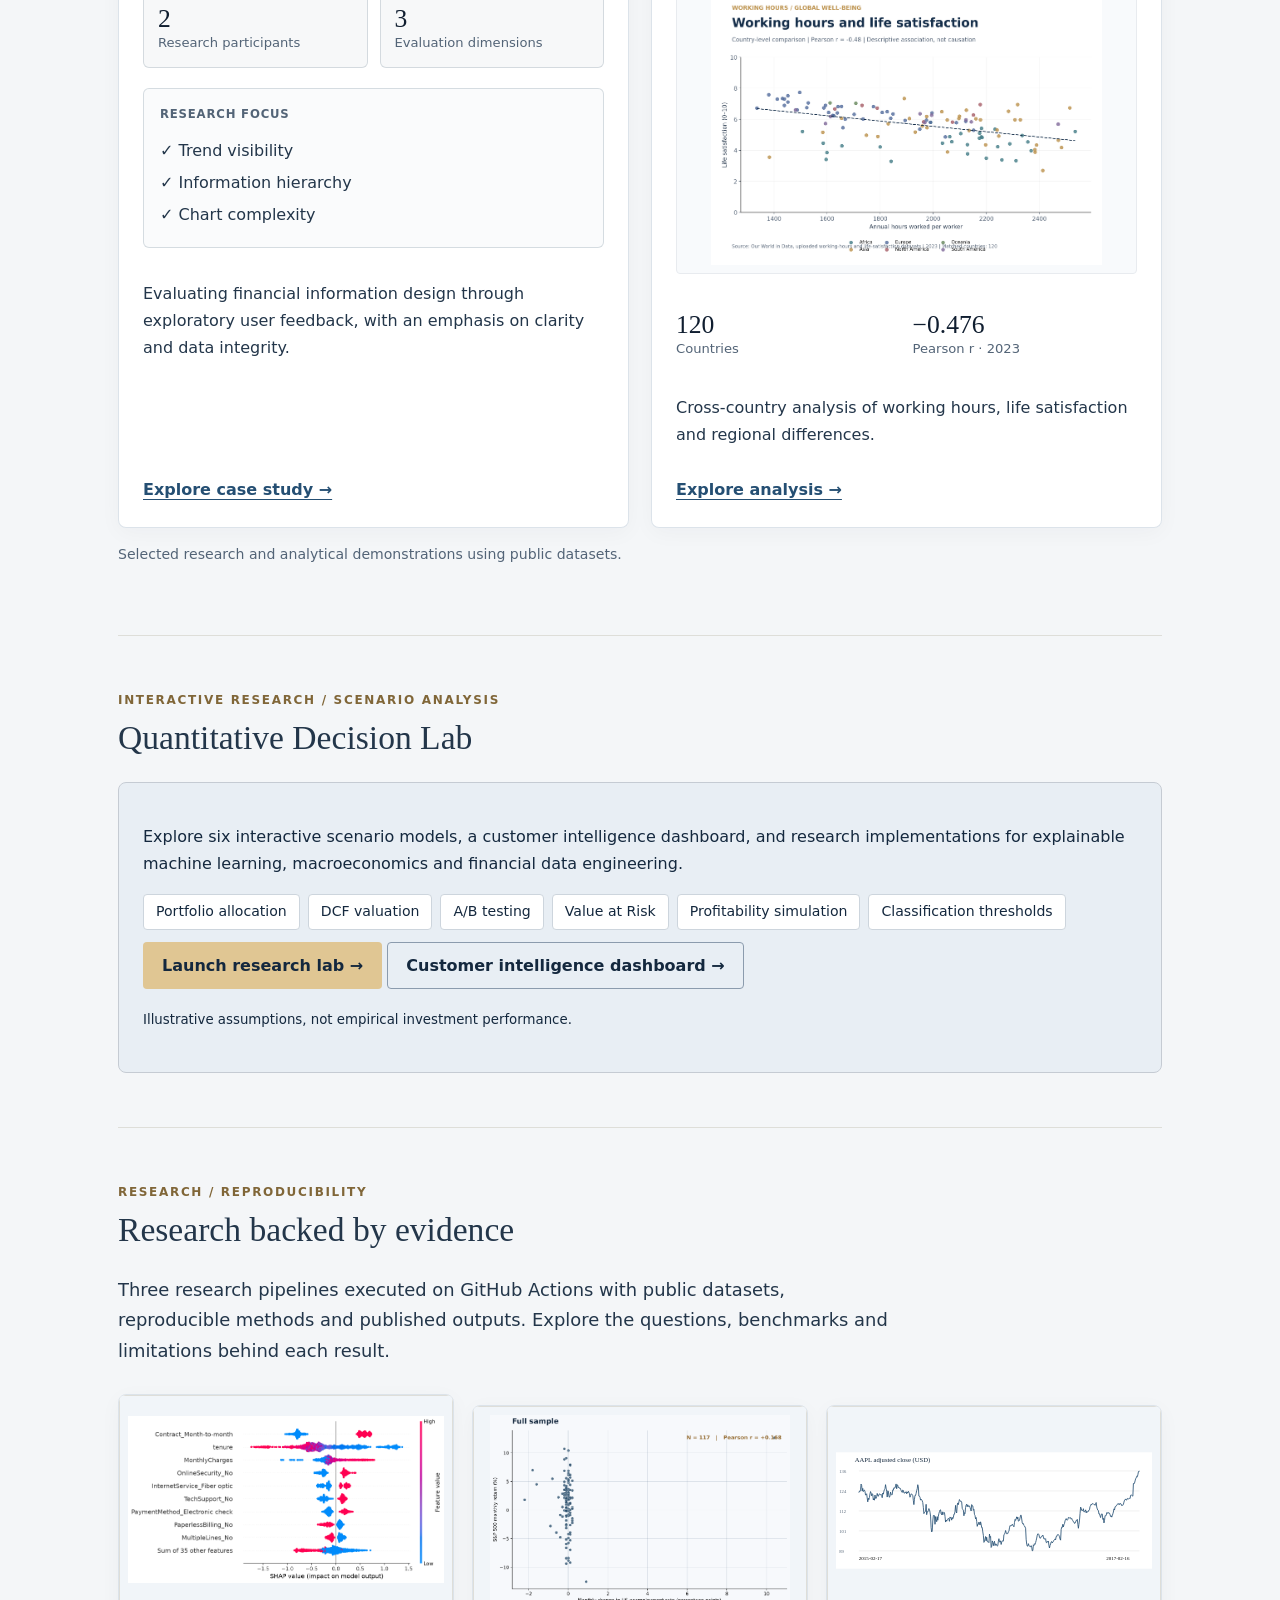
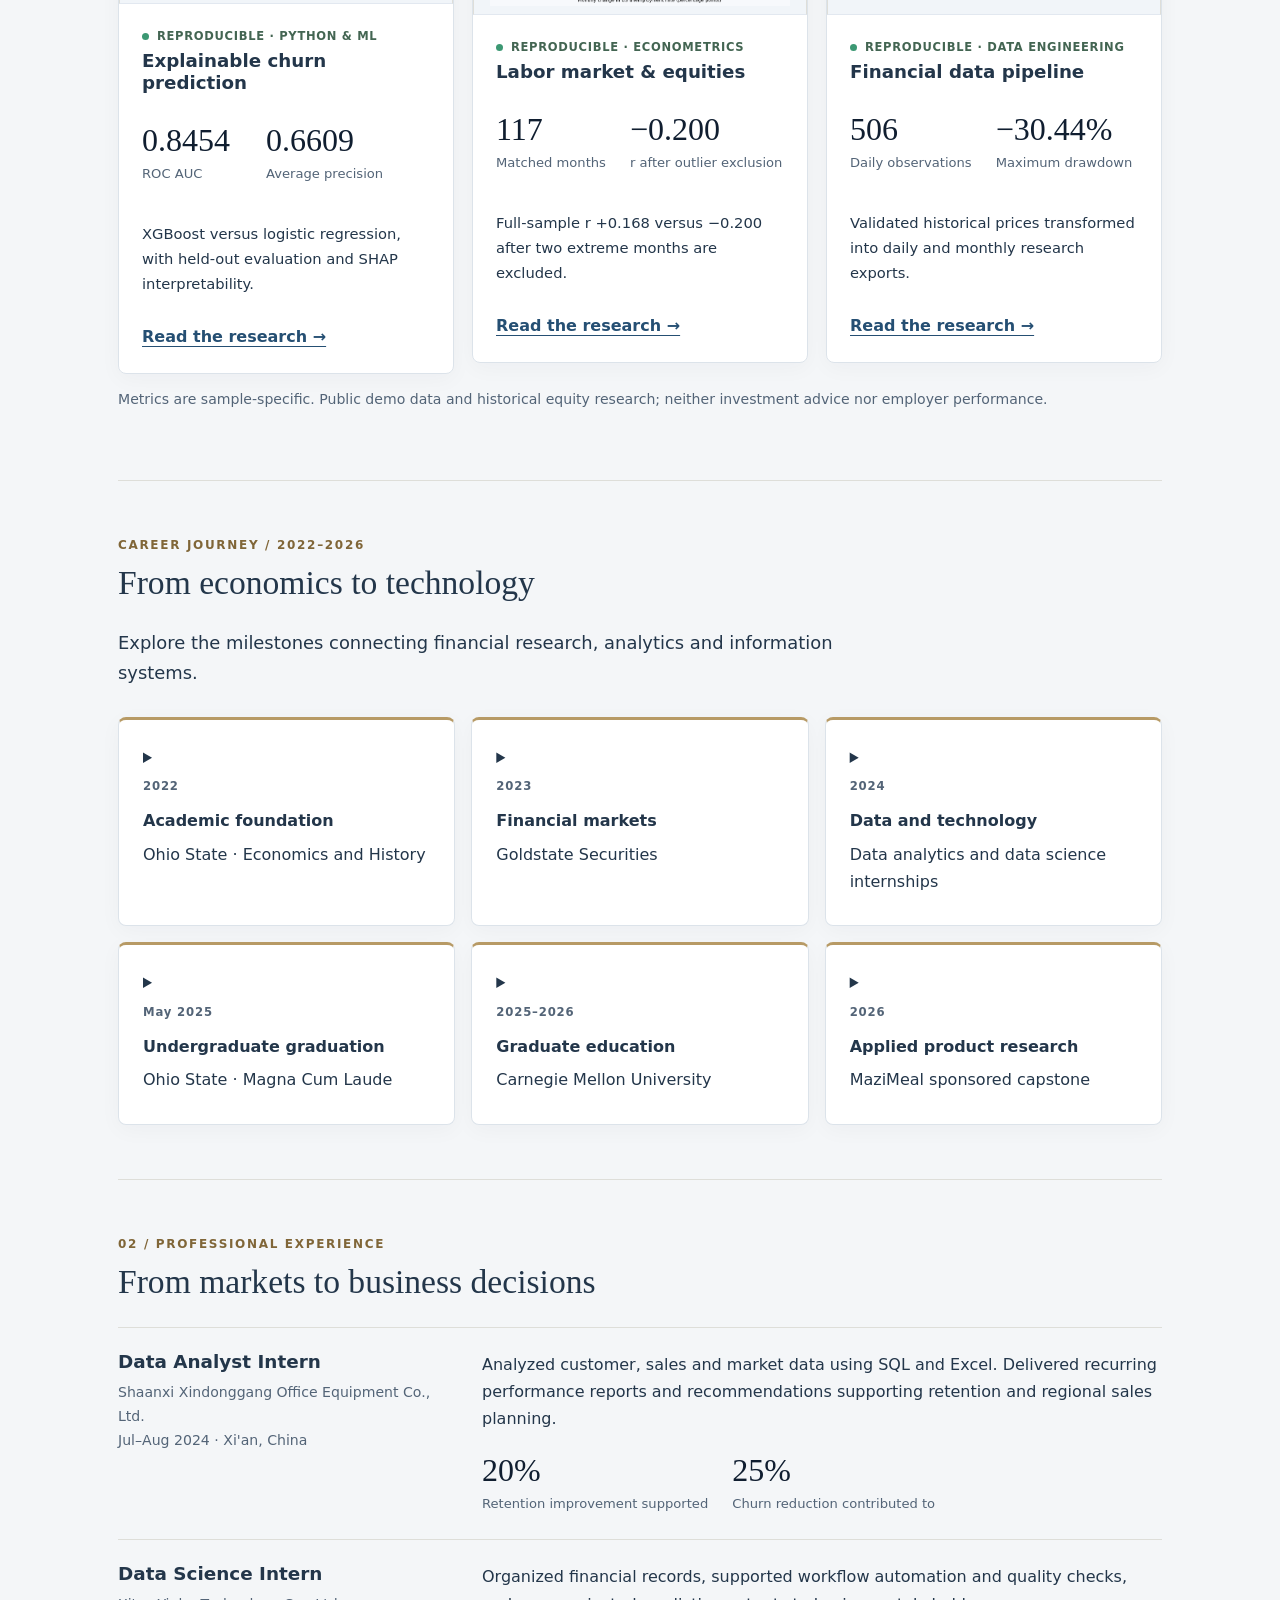
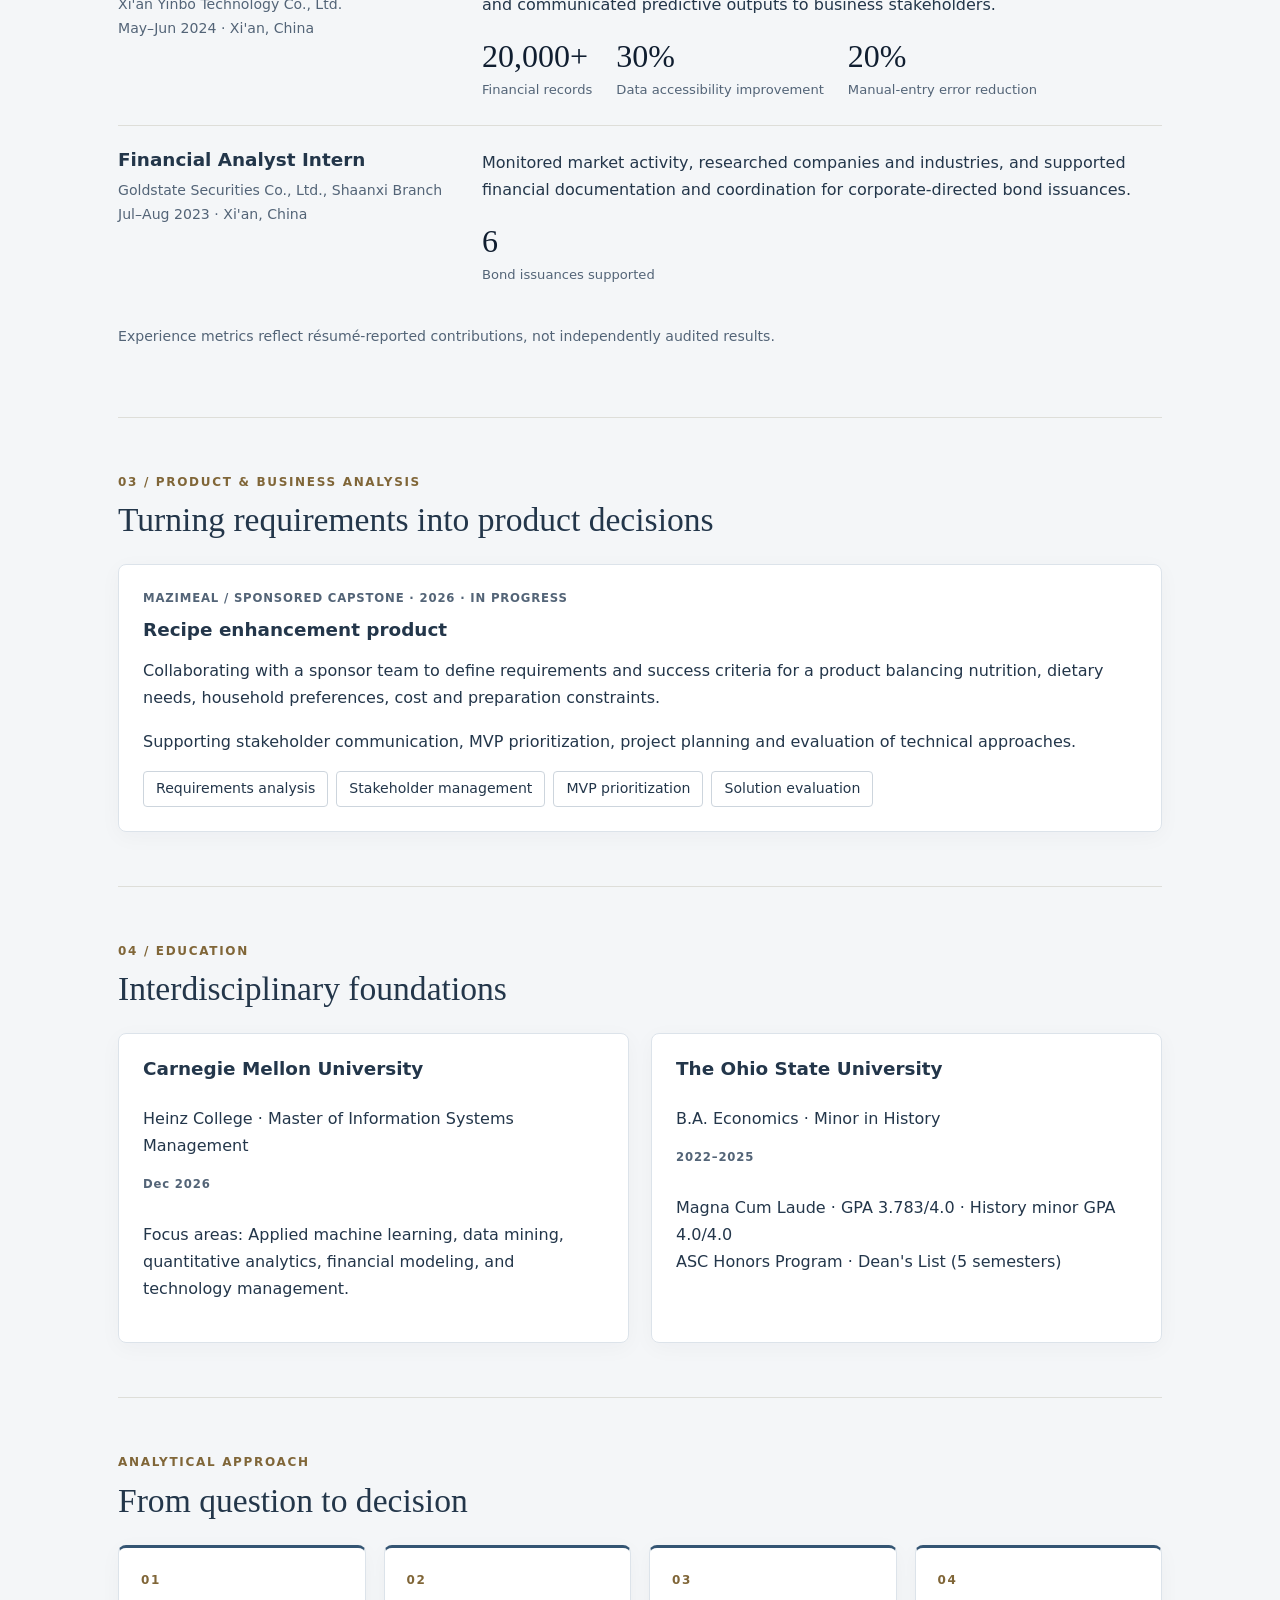
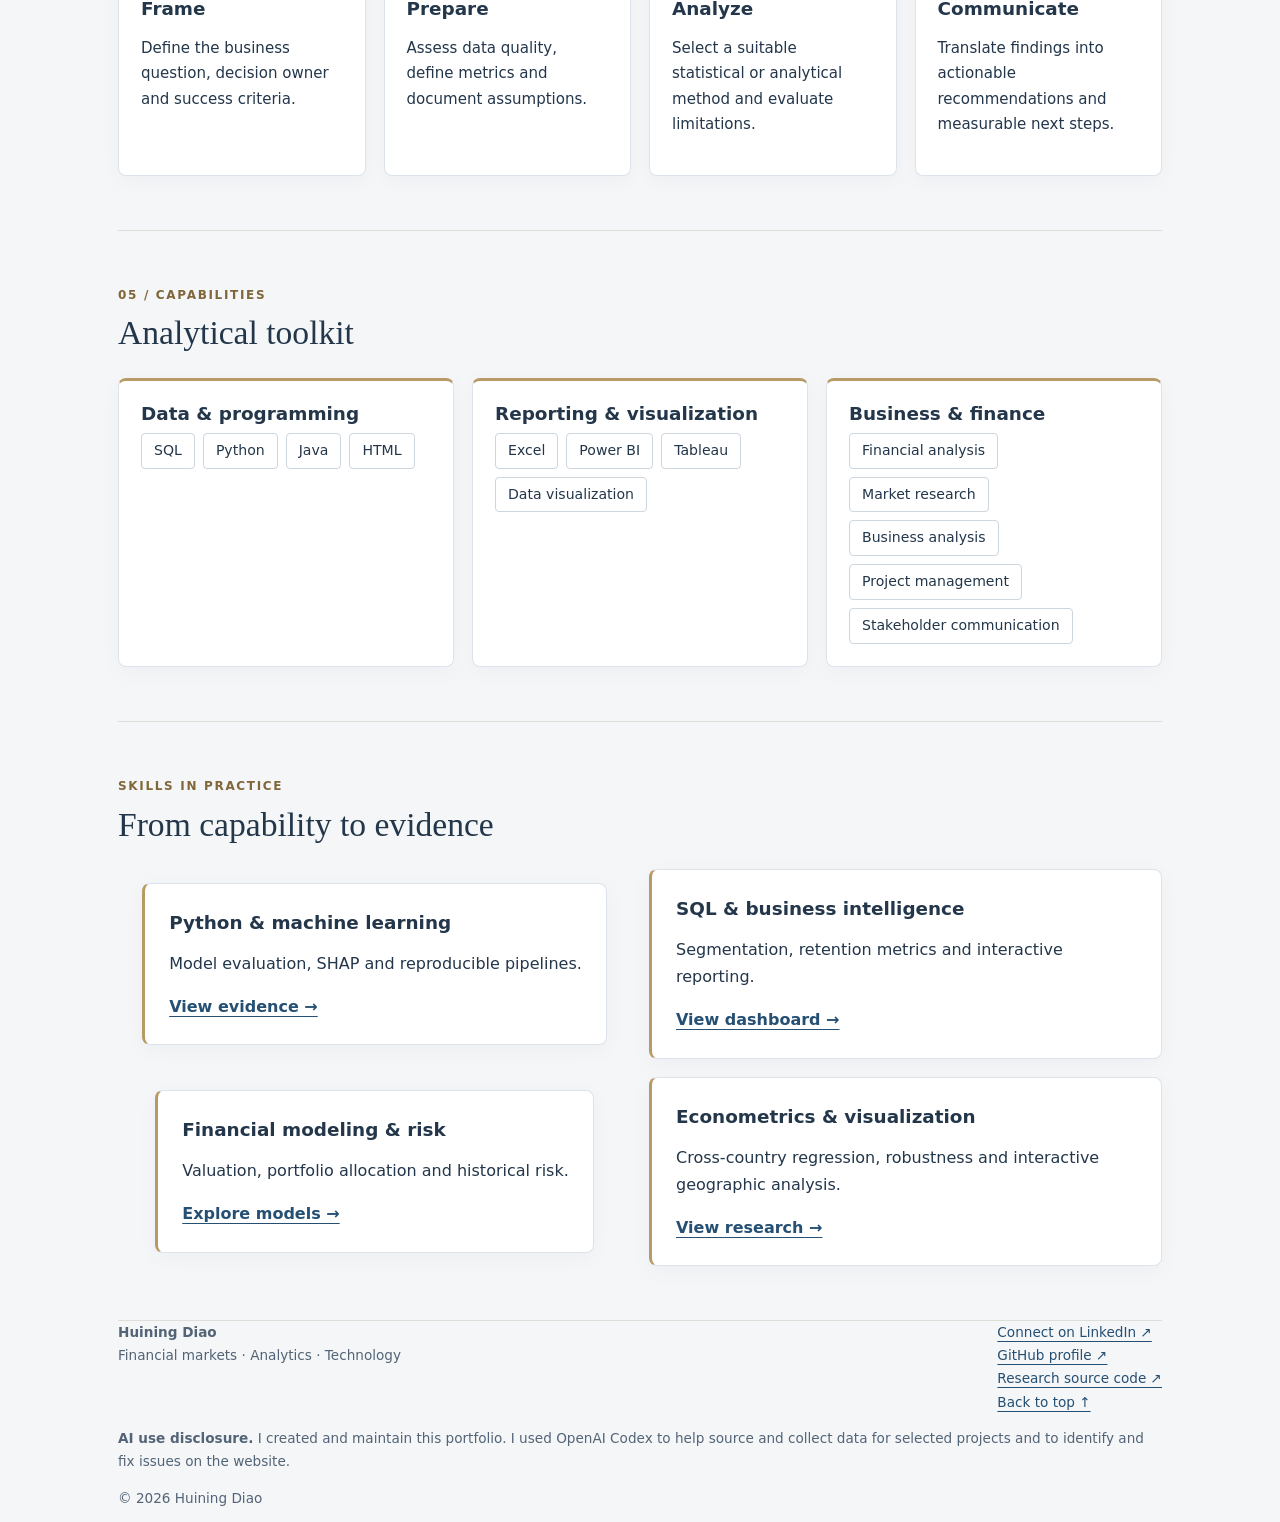
==== commit e434b014: "Add evidence-based research summary to gold market project card" ====
--- a/index.html
+++ b/index.html
@@ -1,7 +1,7 @@
 <!doctype html>
 <html lang="en"><head><meta charset="utf-8"><meta name="viewport" content="width=device-width, initial-scale=1"><meta name="description" content="Huining Diao — financial markets, business analytics and information systems. Selected Analytics Projects and professional experience."><meta property="og:type" content="website"><meta property="og:url" content="https://huining66.github.io/huining-Diao-portfolio/"><link rel="canonical" href="https://huining66.github.io/huining-Diao-portfolio/"><meta property="og:title" content="Huining Diao | Professional Portfolio"><meta property="og:description" content="Financial markets, quantitative analytics and data science."><link rel="icon" href="assets/favicon.svg" type="image/svg+xml"><title>Huining Diao | Professional Portfolio</title><link rel="stylesheet" href="assets/portfolio.css?v=2"><style>.career-track{display:grid;grid-template-columns:repeat(3,minmax(0,1fr));gap:16px}.career-track details{border-top:3px solid #b79a65;min-width:0}.career-track summary{cursor:pointer}.career-track summary strong,.career-track summary span{display:block;margin:.4rem 0}.career-track summary:focus-visible{outline:2px solid #b79a65;outline-offset:4px}@media(max-width:760px){.career-track{grid-template-columns:1fr}.career-track details{border-top:1px solid;border-left:3px solid #b79a65}}</style><style>@keyframes hd-enter{from{opacity:.65;transform:translateY(12px)}to{opacity:1;transform:none}}.hd-visible{animation:hd-enter .55s ease-out both} @media(hover:hover) and (prefers-reduced-motion:no-preference){main article.card,main .evidence-card{transition:transform .2s,box-shadow .2s}main article.card:hover,main .evidence-card:hover{transform:translateY(-4px);box-shadow:0 12px 28px #14283e20}}@media(prefers-reduced-motion:reduce){.hd-visible{animation:none}}</style></head>
 <body id="top"><a class="skip-link" href="#work">Skip to selected work</a><header><div class="wrap"><nav aria-label="Main navigation"><a class="brand" href="./">HD / PORTFOLIO</a><div><a href="#profile">Profile</a><a href="research-lab.html">Research lab</a><a href="#verified-research">Evidence</a><a href="#work">Selected work</a><a href="#journey">Journey</a><a href="#experience">Experience</a><a href="#education">Education</a><a href="#skills">Skills</a></div></nav><div class="hero"><div class="eyebrow">Finance · Quantitative Research · Data Science</div><h1>Huining Diao</h1><p class="subtitle">Financial Markets, Quantitative Analytics &amp; Data Science</p><p>Exploring the intersection of financial markets, economic research, and computational methods — transforming complex data into meaningful insights for investment analysis, business strategy, and decision-making.</p><p>Master's candidate in Information Systems Management at Carnegie Mellon University. Economics graduate of The Ohio State University, Magna Cum Laude.</p><div class="hero-actions"><a class="button" href="#work">Explore Research &amp; Projects →</a><a class="secondary-button" href="#experience">Professional Experience</a><a class="secondary-button" href="https://www.linkedin.com/in/huining-diao-4359a025b" target="_blank" rel="noopener noreferrer">Connect on LinkedIn ↗</a></div><div class="hero-proof"><span>Financial Modeling</span><span>Applied Machine Learning</span><span>Business Intelligence</span></div></div><div class="terminal" aria-label="Selected research metrics"><div class="terminal-top"><span>RESEARCH TERMINAL / 01</span><span>HISTORICAL DATA</span></div><div class="terminal-tabs" role="group" aria-label="Research metric"><button data-metric="risk" aria-pressed="true">Markets</button><button data-metric="ml" aria-pressed="false">Machine learning</button><button data-metric="econ" aria-pressed="false">Economics</button></div><div class="terminal-value" id="terminal-value">24.27%</div><div id="terminal-label">Annualized volatility · AAPL historical sample</div><div class="terminal-chart"><img id="terminal-image" src="assets/market-risk.svg" alt="Historical equity price chart"></div><a id="terminal-link" href="market-risk.html">Open research case →</a></div></div></header>
-<main class="wrap"><section class="overview" id="profile"><div class="kicker">Professional profile</div><h2>Connecting financial reasoning with analytical execution</h2><p class="lead">My background combines economics, financial research and information systems. I am particularly interested in translating quantitative evidence into practical decisions across markets, customer strategy and technology-enabled operations.</p><div class="expertise-grid"><div class="card"><div class="kicker">01 / Markets</div><h3>Financial &amp; economic research</h3><p>Market monitoring, company and industry research, fixed-income transaction support, historical equity risk and economic interpretation.</p><div class="tags"><span>Risk analysis</span><span>Market research</span></div></div><div class="card"><div class="kicker">02 / Analytics</div><h3>Business intelligence</h3><p>Customer segmentation, retention diagnostics, SQL-based data preparation and KPI reporting for business stakeholders.</p><div class="tags"><span>SQL</span><span>Excel</span><span>BI</span></div></div><div class="card"><div class="kicker">03 / Technology</div><h3>Predictive &amp; product analytics</h3><p>Classification baselines, model evaluation, requirements analysis and translating technical findings into product decisions.</p><div class="tags"><span>Python</span><span>Evaluation</span><span>Product</span></div></div></div></section><section id="featured"><div class="kicker">Research highlights</div><h2>Featured research</h2><div class="research-grid"><article class="card"><div class="meta">01 / MACHINE LEARNING</div><h3>Explainable churn prediction</h3><p>Held-out XGBoost ROC AUC 0.8454, with SHAP attribution and baseline comparison.</p><a href="research-churn.html">Explore evidence →</a></article><article class="card"><div class="meta">02 / ECONOMICS</div><h3>Global well-being</h3><p>120-country analysis, interactive map and GDP-adjusted regression.</p><a href="wellbeing.html">Explore research →</a></article><article class="card"><div class="meta">03 / FINANCE &amp; BUSINESS</div><h3>Quantitative Decision Lab</h3><p>Six interactive scenario models, from valuation to classification decisions.</p><a href="research-lab.html">Launch studio →</a></article></div></section><section id="work"><div class="kicker">01 / Portfolio</div><h2>Selected Analytics Projects</h2><div class="project-controls"><div role="group" aria-label="Filter projects"><button data-filter="all" aria-pressed="true">All projects</button><button data-filter="finance" aria-pressed="false">Finance</button><button data-filter="business" aria-pressed="false">Business analytics</button><button data-filter="ml" aria-pressed="false">Machine learning</button><button data-filter="economics" aria-pressed="false">Economics</button></div><output id="project-count" aria-live="polite">5 projects</output></div><div class="grid project-grid"><article class="card"><div class="meta">EQUITY RESEARCH / PYTHON</div><h3>Equity Risk &amp; Return</h3><img src="assets/market-risk.svg" alt="Historical Apple adjusted close chart" loading="lazy" width="760" height="280"><div class="metrics"><div><strong>24.27%</strong><span>Annualized volatility</span></div><div><strong>−30.44%</strong><span>Maximum drawdown</span></div></div><p>Historical Apple equity risk analysis across 506 trading observations.</p><a href="market-risk.html">Explore analysis →</a></article><article class="card"><div class="meta">BUSINESS INTELLIGENCE / SQL</div><h3>Customer Segmentation &amp; Retention</h3><img src="assets/customer-segments.svg" alt="Churn rates by contract type" loading="lazy" width="760" height="280"><div class="metrics"><div><strong>7,043</strong><span>Customer records</span></div><div><strong>42.7%</strong><span>Month-to-month churn</span></div></div><p>Contract-level retention analysis using IBM's illustrative Telco dataset.</p><a href="customer-segments.html">Explore analysis →</a></article><article class="card"><div class="meta">MACHINE LEARNING / CLASSIFICATION</div><h3>Customer Churn Prediction</h3><img src="assets/churn-model.svg" alt="Held-out confusion matrix" loading="lazy" width="760" height="280"><div class="metrics"><div><strong>0.834</strong><span>Held-out ROC AUC</span></div><div><strong>78.4%</strong><span>Accuracy</span></div></div><p>Logistic regression baseline evaluated in JavaScript, with equivalent Python code supplied.</p><a href="churn-model.html">Explore model →</a></article><article class="card"><div class="meta">FINANCIAL MARKETS / VISUAL ANALYTICS</div><h3>Gold Market Visualization</h3><p>Evaluating financial information design and improving the clarity of gold price trends through exploratory user feedback.</p><a href="gold-market.html">Explore case study →</a></article><article class="card"><div class="meta">ECONOMIC RESEARCH / PYTHON</div><h3>Working Hours &amp; Global Well-being</h3><img src="06-working-hours-scatter.png" alt="Scatter plot of annual working hours and life satisfaction" loading="lazy"><div class="metrics"><div><strong>120</strong><span>Countries</span></div><div><strong>−0.476</strong><span>Pearson r · 2023</span></div></div><p>Cross-country analysis of working hours, life satisfaction and regional differences.</p><a href="wellbeing.html">Explore analysis →</a></article></div><p class="meta">Selected research and analytical demonstrations using public datasets.</p></section>
+<main class="wrap"><section class="overview" id="profile"><div class="kicker">Professional profile</div><h2>Connecting financial reasoning with analytical execution</h2><p class="lead">My background combines economics, financial research and information systems. I am particularly interested in translating quantitative evidence into practical decisions across markets, customer strategy and technology-enabled operations.</p><div class="expertise-grid"><div class="card"><div class="kicker">01 / Markets</div><h3>Financial &amp; economic research</h3><p>Market monitoring, company and industry research, fixed-income transaction support, historical equity risk and economic interpretation.</p><div class="tags"><span>Risk analysis</span><span>Market research</span></div></div><div class="card"><div class="kicker">02 / Analytics</div><h3>Business intelligence</h3><p>Customer segmentation, retention diagnostics, SQL-based data preparation and KPI reporting for business stakeholders.</p><div class="tags"><span>SQL</span><span>Excel</span><span>BI</span></div></div><div class="card"><div class="kicker">03 / Technology</div><h3>Predictive &amp; product analytics</h3><p>Classification baselines, model evaluation, requirements analysis and translating technical findings into product decisions.</p><div class="tags"><span>Python</span><span>Evaluation</span><span>Product</span></div></div></div></section><section id="featured"><div class="kicker">Research highlights</div><h2>Featured research</h2><div class="research-grid"><article class="card"><div class="meta">01 / MACHINE LEARNING</div><h3>Explainable churn prediction</h3><p>Held-out XGBoost ROC AUC 0.8454, with SHAP attribution and baseline comparison.</p><a href="research-churn.html">Explore evidence →</a></article><article class="card"><div class="meta">02 / ECONOMICS</div><h3>Global well-being</h3><p>120-country analysis, interactive map and GDP-adjusted regression.</p><a href="wellbeing.html">Explore research →</a></article><article class="card"><div class="meta">03 / FINANCE &amp; BUSINESS</div><h3>Quantitative Decision Lab</h3><p>Six interactive scenario models, from valuation to classification decisions.</p><a href="research-lab.html">Launch studio →</a></article></div></section><section id="work"><div class="kicker">01 / Portfolio</div><h2>Selected Analytics Projects</h2><div class="project-controls"><div role="group" aria-label="Filter projects"><button data-filter="all" aria-pressed="true">All projects</button><button data-filter="finance" aria-pressed="false">Finance</button><button data-filter="business" aria-pressed="false">Business analytics</button><button data-filter="ml" aria-pressed="false">Machine learning</button><button data-filter="economics" aria-pressed="false">Economics</button></div><output id="project-count" aria-live="polite">5 projects</output></div><div class="grid project-grid"><article class="card"><div class="meta">EQUITY RESEARCH / PYTHON</div><h3>Equity Risk &amp; Return</h3><img src="assets/market-risk.svg" alt="Historical Apple adjusted close chart" loading="lazy" width="760" height="280"><div class="metrics"><div><strong>24.27%</strong><span>Annualized volatility</span></div><div><strong>−30.44%</strong><span>Maximum drawdown</span></div></div><p>Historical Apple equity risk analysis across 506 trading observations.</p><a href="market-risk.html">Explore analysis →</a></article><article class="card"><div class="meta">BUSINESS INTELLIGENCE / SQL</div><h3>Customer Segmentation &amp; Retention</h3><img src="assets/customer-segments.svg" alt="Churn rates by contract type" loading="lazy" width="760" height="280"><div class="metrics"><div><strong>7,043</strong><span>Customer records</span></div><div><strong>42.7%</strong><span>Month-to-month churn</span></div></div><p>Contract-level retention analysis using IBM's illustrative Telco dataset.</p><a href="customer-segments.html">Explore analysis →</a></article><article class="card"><div class="meta">MACHINE LEARNING / CLASSIFICATION</div><h3>Customer Churn Prediction</h3><img src="assets/churn-model.svg" alt="Held-out confusion matrix" loading="lazy" width="760" height="280"><div class="metrics"><div><strong>0.834</strong><span>Held-out ROC AUC</span></div><div><strong>78.4%</strong><span>Accuracy</span></div></div><p>Logistic regression baseline evaluated in JavaScript, with equivalent Python code supplied.</p><a href="churn-model.html">Explore model →</a></article><article class="card"><div class="meta">FINANCIAL MARKETS / VISUAL ANALYTICS</div><h3>Gold Market Visualization</h3><div class="metrics" style="gap:12px;margin:20px 0"><div style="border:1px solid #8194a34d;border-radius:6px;padding:14px;background:#8194a310"><strong>2</strong><span>Research participants</span></div><div style="border:1px solid #8194a34d;border-radius:6px;padding:14px;background:#8194a310"><strong>3</strong><span>Evaluation dimensions</span></div></div><div style="border:1px solid #8194a34d;border-radius:6px;padding:16px;margin:0 0 16px;background:#8194a30a"><div class="meta">RESEARCH FOCUS</div><ul style="list-style:none;padding:0;margin:0;line-height:2"><li>✓ Trend visibility</li><li>✓ Information hierarchy</li><li>✓ Chart complexity</li></ul></div><p>Evaluating financial information design through exploratory user feedback, with an emphasis on clarity and data integrity.</p><a href="gold-market.html">Explore case study →</a></article><article class="card"><div class="meta">ECONOMIC RESEARCH / PYTHON</div><h3>Working Hours &amp; Global Well-being</h3><img src="06-working-hours-scatter.png" alt="Scatter plot of annual working hours and life satisfaction" loading="lazy"><div class="metrics"><div><strong>120</strong><span>Countries</span></div><div><strong>−0.476</strong><span>Pearson r · 2023</span></div></div><p>Cross-country analysis of working hours, life satisfaction and regional differences.</p><a href="wellbeing.html">Explore analysis →</a></article></div><p class="meta">Selected research and analytical demonstrations using public datasets.</p></section>
 <section id="lab"><div class="kicker">Interactive research / Scenario analysis</div><h2>Quantitative Decision Lab</h2><div class="lab"><p>Explore six interactive scenario models, a customer intelligence dashboard, and research implementations for explainable machine learning, macroeconomics and financial data engineering.</p><div class="tags"><span style="color:#14283e">Portfolio allocation</span><span style="color:#14283e">DCF valuation</span><span style="color:#14283e">A/B testing</span><span style="color:#14283e">Value at Risk</span><span style="color:#14283e">Profitability simulation</span><span style="color:#14283e">Classification thresholds</span></div><a class="button" href="research-lab.html">Launch research lab →</a> <a class="secondary-button" href="dashboard.html">Customer intelligence dashboard →</a><p><small>Illustrative assumptions, not empirical investment performance.</small></p></div></section><section id="verified-research"><div class="kicker">Research / Reproducibility</div><h2>Research backed by evidence</h2><p class="lead">Three research pipelines executed on GitHub Actions with public datasets, reproducible methods and published outputs. Explore the questions, benchmarks and limitations behind each result.</p><div class="evidence-grid"><article class="card"><img src="assets/research/shap_summary.png" loading="lazy" alt="SHAP feature attribution plot for executed XGBoost churn model"><div class="evidence-copy"><span class="ci-pill">Reproducible · Python &amp; ML</span><h3>Explainable churn prediction</h3><div class="metrics"><div><strong>0.8454</strong><span>ROC AUC</span></div><div><strong>0.6609</strong><span>Average precision</span></div></div><p>XGBoost versus logistic regression, with held-out evaluation and SHAP interpretability.</p><a href="research-churn.html">Read the research →</a></div></article><article class="card"><img src="assets/research/macro_scatter.png" loading="lazy" alt="Monthly unemployment changes versus S&P 500 returns scatter plot"><div class="evidence-copy"><span class="ci-pill">Reproducible · Econometrics</span><h3>Labor market &amp; equities</h3><div class="metrics"><div><strong>117</strong><span>Matched months</span></div><div><strong>−0.200</strong><span>r after outlier exclusion</span></div></div><p>Full-sample r +0.168 versus −0.200 after two extreme months are excluded.</p><a href="research-macro.html">Read the research →</a></div></article><article class="card"><img src="assets/market-risk.svg" loading="lazy" alt="Historical Apple prices analyzed by automated equity data pipeline"><div class="evidence-copy"><span class="ci-pill">Reproducible · Data Engineering</span><h3>Financial data pipeline</h3><div class="metrics"><div><strong>506</strong><span>Daily observations</span></div><div><strong>−30.44%</strong><span>Maximum drawdown</span></div></div><p>Validated historical prices transformed into daily and monthly research exports.</p><a href="research-pipeline.html">Read the research →</a></div></article></div><p class="meta">Metrics are sample-specific. Public demo data and historical equity research; neither investment advice nor employer performance.</p></section><section id="journey"><div class="kicker">Career journey / 2022–2026</div><h2>From economics to technology</h2><p class="lead">Explore the milestones connecting financial research, analytics and information systems.</p><div class="career-track"><details class="card"><summary><span class="meta">2022</span><strong>Academic foundation</strong><span>Ohio State · Economics and History</span></summary><p>Economic reasoning and historical research.</p></details><details class="card"><summary><span class="meta">2023</span><strong>Financial markets</strong><span>Goldstate Securities</span></summary><p>Financial analysis and support for six bond issuances.</p></details><details class="card"><summary><span class="meta">2024</span><strong>Data and technology</strong><span>Data analytics and data science internships</span></summary><p>SQL, financial records and customer analysis.</p></details><details class="card"><summary><span class="meta">May 2025</span><strong>Undergraduate graduation</strong><span>Ohio State · Magna Cum Laude</span></summary><p>ASC Honors Program and Dean’s List.</p></details><details class="card"><summary><span class="meta">2025–2026</span><strong>Graduate education</strong><span>Carnegie Mellon University</span></summary><p>Information systems, machine learning and analytics.</p></details><details class="card"><summary><span class="meta">2026</span><strong>Applied product research</strong><span>MaziMeal sponsored capstone</span></summary><p>Stakeholder communication, requirements and evaluation.</p></details></div></section><section id="experience"><div class="kicker">02 / Professional experience</div><h2>From markets to business decisions</h2><div class="role"><div><h3>Data Analyst Intern</h3><div class="meta">Shaanxi Xindonggang Office Equipment Co., Ltd.<br>Jul–Aug 2024 · Xi'an, China</div></div><div><p>Analyzed customer, sales and market data using SQL and Excel. Delivered recurring performance reports and recommendations supporting retention and regional sales planning.</p><div class="metrics"><div><strong>20%</strong><span>Retention improvement supported</span></div><div><strong>25%</strong><span>Churn reduction contributed to</span></div></div></div></div><div class="role"><div><h3>Data Science Intern</h3><div class="meta">Xi'an Yinbo Technology Co., Ltd.<br>May–Jun 2024 · Xi'an, China</div></div><div><p>Organized financial records, supported workflow automation and quality checks, and communicated predictive outputs to business stakeholders.</p><div class="metrics"><div><strong>20,000+</strong><span>Financial records</span></div><div><strong>30%</strong><span>Data accessibility improvement</span></div><div><strong>20%</strong><span>Manual-entry error reduction</span></div></div></div></div><div class="role"><div><h3>Financial Analyst Intern</h3><div class="meta">Goldstate Securities Co., Ltd., Shaanxi Branch<br>Jul–Aug 2023 · Xi'an, China</div></div><div><p>Monitored market activity, researched companies and industries, and supported financial documentation and coordination for corporate-directed bond issuances.</p><div class="metrics"><div><strong>6</strong><span>Bond issuances supported</span></div></div></div></div><p class="meta">Experience metrics reflect résumé-reported contributions, not independently audited results.</p></section>
 <section id="product"><div class="kicker">03 / Product &amp; business analysis</div><h2>Turning requirements into product decisions</h2><div class="card"><div class="meta">MAZIMEAL / SPONSORED CAPSTONE · 2026 · IN PROGRESS</div><h3>Recipe enhancement product</h3><p>Collaborating with a sponsor team to define requirements and success criteria for a product balancing nutrition, dietary needs, household preferences, cost and preparation constraints.</p><p>Supporting stakeholder communication, MVP prioritization, project planning and evaluation of technical approaches.</p><div class="tags"><span>Requirements analysis</span><span>Stakeholder management</span><span>MVP prioritization</span><span>Solution evaluation</span></div></div></section><section id="education"><div class="kicker">04 / Education</div><h2>Interdisciplinary foundations</h2><div class="grid"><div class="card"><h3>Carnegie Mellon University</h3><p>Heinz College · Master of Information Systems Management</p><div class="meta">Dec 2026</div><p>Focus areas: Applied machine learning, data mining, quantitative analytics, financial modeling, and technology management.</p></div><div class="card"><h3>The Ohio State University</h3><p>B.A. Economics · Minor in History</p><div class="meta">2022–2025</div><p>Magna Cum Laude · GPA 3.783/4.0 · History minor GPA 4.0/4.0<br>ASC Honors Program · Dean's List (5 semesters)</p></div></div></section>
 <section id="approach"><div class="kicker">Analytical approach</div><h2>From question to decision</h2><div class="expertise-grid process-grid"><div class="card"><div class="kicker">01</div><h3>Frame</h3><p>Define the business question, decision owner and success criteria.</p></div><div class="card"><div class="kicker">02</div><h3>Prepare</h3><p>Assess data quality, define metrics and document assumptions.</p></div><div class="card"><div class="kicker">03</div><h3>Analyze</h3><p>Select a suitable statistical or analytical method and evaluate limitations.</p></div><div class="card"><div class="kicker">04</div><h3>Communicate</h3><p>Translate findings into actionable recommendations and measurable next steps.</p></div></div></section><section id="skills"><div class="kicker">05 / Capabilities</div><h2>Analytical toolkit</h2><div class="expertise-grid"><div class="card"><h3>Data & programming</h3><div class="tags"><span>SQL</span><span>Python</span><span>Java</span><span>HTML</span></div></div><div class="card"><h3>Reporting & visualization</h3><div class="tags"><span>Excel</span><span>Power BI</span><span>Tableau</span><span>Data visualization</span></div></div><div class="card"><h3>Business & finance</h3><div class="tags"><span>Financial analysis</span><span>Market research</span><span>Business analysis</span><span>Project management</span><span>Stakeholder communication</span></div></div></div></section><section id="skill-evidence"><div class="kicker">Skills in practice</div><h2>From capability to evidence</h2><div class="research-grid"><article class="card"><h3>Python &amp; machine learning</h3><p>Model evaluation, SHAP and reproducible pipelines.</p><a href="research-churn.html">View evidence →</a></article><article class="card"><h3>SQL &amp; business intelligence</h3><p>Segmentation, retention metrics and interactive reporting.</p><a href="dashboard.html">View dashboard →</a></article><article class="card"><h3>Financial modeling &amp; risk</h3><p>Valuation, portfolio allocation and historical risk.</p><a href="research-lab.html">Explore models →</a></article><article class="card"><h3>Econometrics &amp; visualization</h3><p>Cross-country regression, robustness and interactive geographic analysis.</p><a href="wellbeing.html">View research →</a></article></div></section></main><footer class="wrap"><div class="footer-inner"><div><strong>Huining Diao</strong><br>Financial markets · Analytics · Technology</div><div><a href="https://www.linkedin.com/in/huining-diao-4359a025b" target="_blank" rel="noopener noreferrer">Connect on LinkedIn ↗</a><br><a href="https://github.com/huining66">GitHub profile ↗</a><br><a href="https://github.com/huining66/huining-Diao-portfolio">Research source code ↗</a><br><a href="#top">Back to top ↑</a></div></div><p id="ai-use"><strong>AI use disclosure.</strong> I created and maintain this portfolio. I used OpenAI Codex to help source and collect data for selected projects and to identify and fix issues on the website.</p><p>© 2026 Huining Diao</p></footer><script src="assets/studio.js" defer></script><script src="assets/experience.js?v=1c44c16" defer></script><script>if('IntersectionObserver'in window&&!matchMedia('(prefers-reduced-motion: reduce)').matches){const o=new IntersectionObserver(es=>{for(const e of es)if(e.isIntersecting){e.target.classList.add('hd-visible');o.unobserve(e.target)}},{threshold:.08});document.querySelectorAll('main>section').forEach(e=>o.observe(e))}</script><script>(()=>{const dict={"Connect on LinkedIn ↗":"LinkedIn 职业联系 ↗","Professional profile":"职业简介","Connecting financial reasoning with analytical execution":"连接金融研究与数据分析实践","Featured research":"精选研究","Selected Analytics Projects":"精选分析项目","Quantitative Decision Lab":"量化决策实验室","Research backed by evidence":"可验证的研究成果，而非仅有原型","From economics to technology":"从经济学到信息技术","From markets to business decisions":"从金融市场到商业决策","Interdisciplinary foundations":"跨学科教育背景","Analytical toolkit":"分析技能工具箱","From capability to evidence":"从专业能力到实际成果","Profile":"简介","Research lab":"研究实验室","Evidence":"研究成果","Selected work":"精选项目","Journey":"职业历程","Experience":"实习经历","Education":"教育背景","Skills":"专业技能","Financial Markets, Quantitative Analytics & Data Science":"金融市场、量化分析与数据科学","Research highlights":"研究亮点","Career journey / 2022–2026":"职业历程 / 2022–2026","Skills in practice":"技能实践","All projects":"全部项目","Finance":"金融","Business analytics":"商业分析","Machine learning":"机器学习","Economics":"经济学","Explore Research & Projects →":"探索研究与项目 →","Professional Experience":"职业经历","My background combines economics, financial research and information systems. I am particularly interested in translating quantitative evidence into practical decisions across markets, customer strategy and technology-enabled operations.":"我的背景融合经济学、金融研究与信息系统，关注如何将量化证据转化为金融市场、客户策略与技术驱动运营中的实际决策。","Exploring the intersection of financial markets, economic research, and computational methods — transforming complex data into meaningful insights for investment analysis, business strategy, and decision-making.":"探索金融市场、经济研究与计算方法的交叉领域，将复杂数据转化为支持投资分析、商业策略与决策的洞察。","Master's candidate in Information Systems Management at Carnegie Mellon University. Economics graduate of The Ohio State University, Magna Cum Laude.":"卡内基梅隆大学信息系统管理硕士在读，俄亥俄州立大学经济学本科荣誉毕业（Magna Cum Laude）。"};const nav=document.querySelector('nav');const b=document.createElement('button');b.type='button';b.id='language-toggle';b.style.cssText='font:inherit;color:inherit;background:transparent;border:1px solid #8999ad;border-radius:6px;padding:10px 14px;cursor:pointer;white-space:nowrap';b.textContent='中文 / EN';b.setAttribute('aria-label','Toggle homepage Chinese overview');nav.append(b);const entries=[];const w=document.createTreeWalker(document.body,NodeFilter.SHOW_TEXT);while(w.nextNode()){const n=w.currentNode;if(n.parentElement.closest('script,style,button#language-toggle'))continue;const k=n.textContent.trim();if(Object.hasOwn(dict,k))entries.push([n,n.textContent,dict[k]])}let zh=false;const apply=()=>{for(const [n,en,cn] of entries)n.textContent=zh?cn:en;b.textContent=zh?'English / 中文':'中文 / EN';b.setAttribute('aria-pressed',String(zh));note.hidden=!zh;try{localStorage.setItem('hd-language',zh?'zh':'en')}catch{}};b.onclick=()=>{zh=!zh;apply()};const note=document.createElement('p');note.className='meta';note.textContent='中文导览：部分项目详情、研究数据及交互控件保留英文。';note.hidden=true;document.querySelector('main').prepend(note);try{zh=localStorage.getItem('hd-language')==='zh'}catch{}apply()})();</script></body></html>
